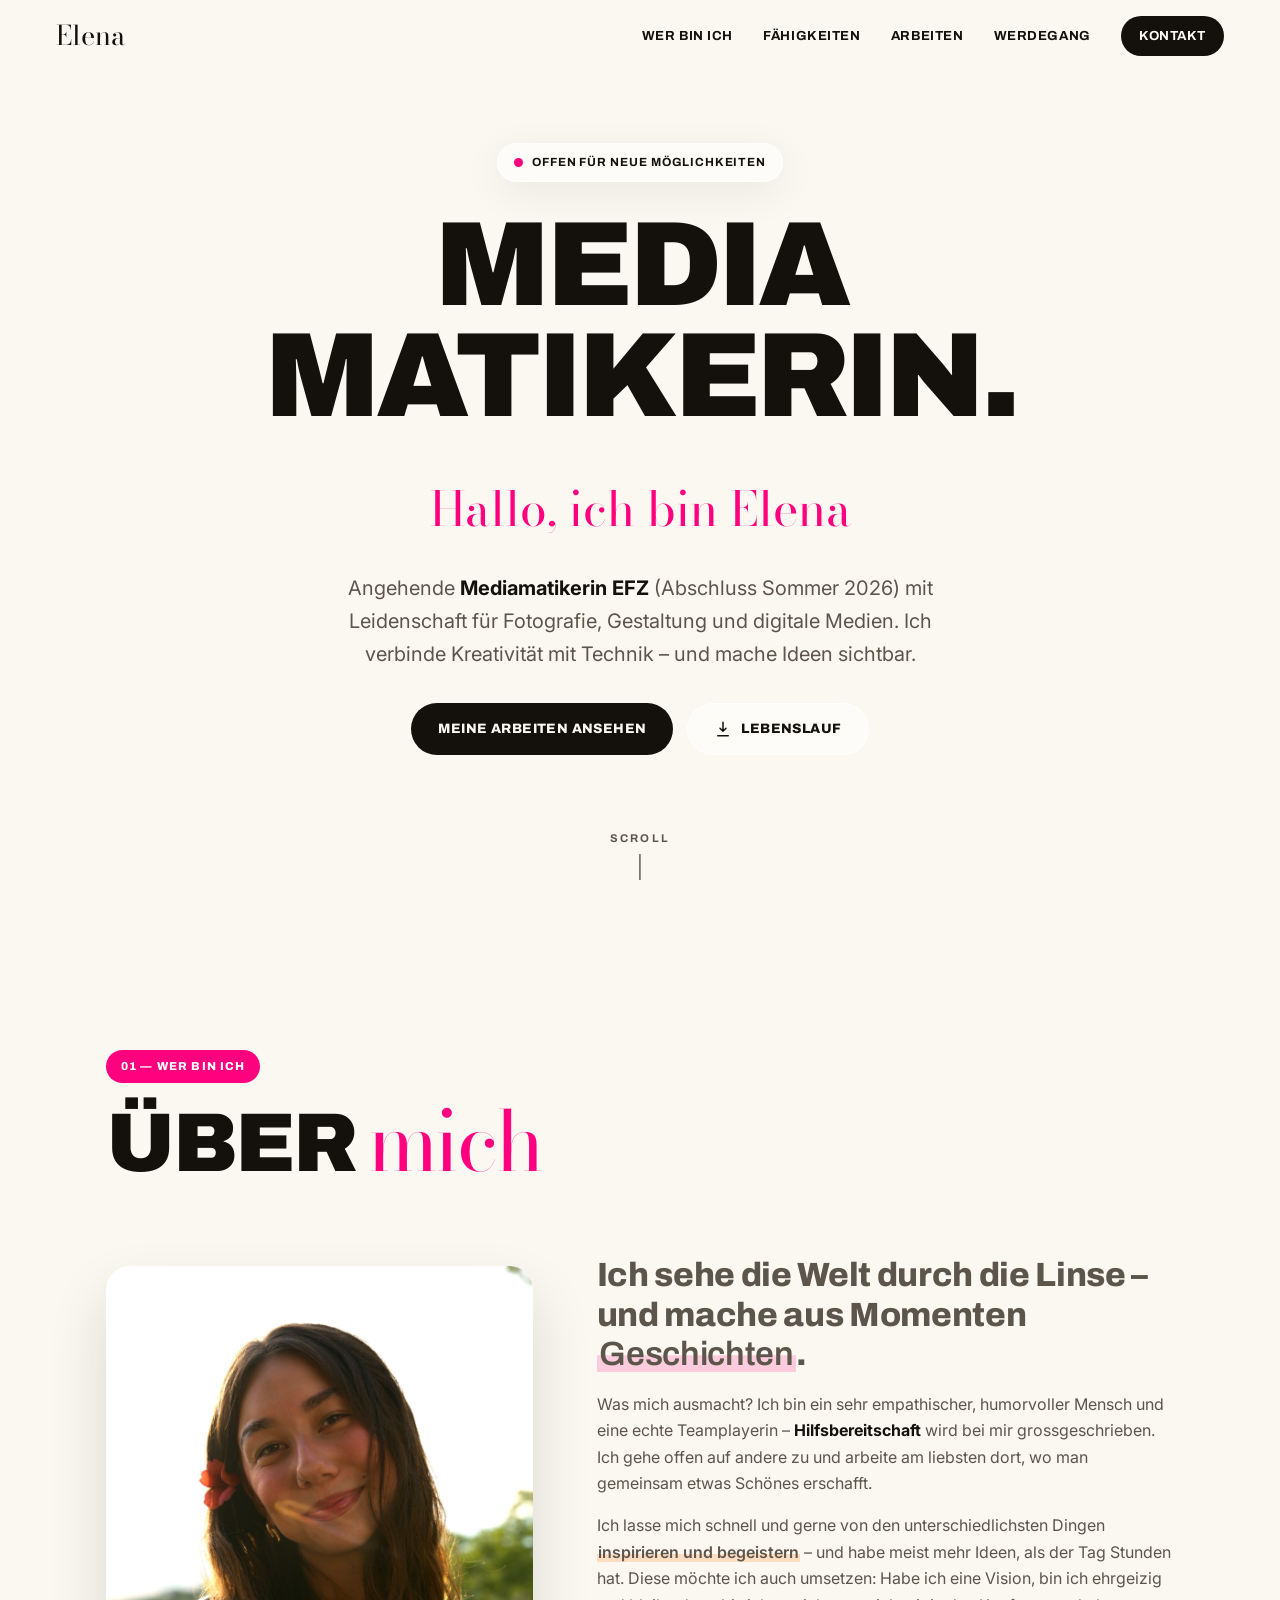
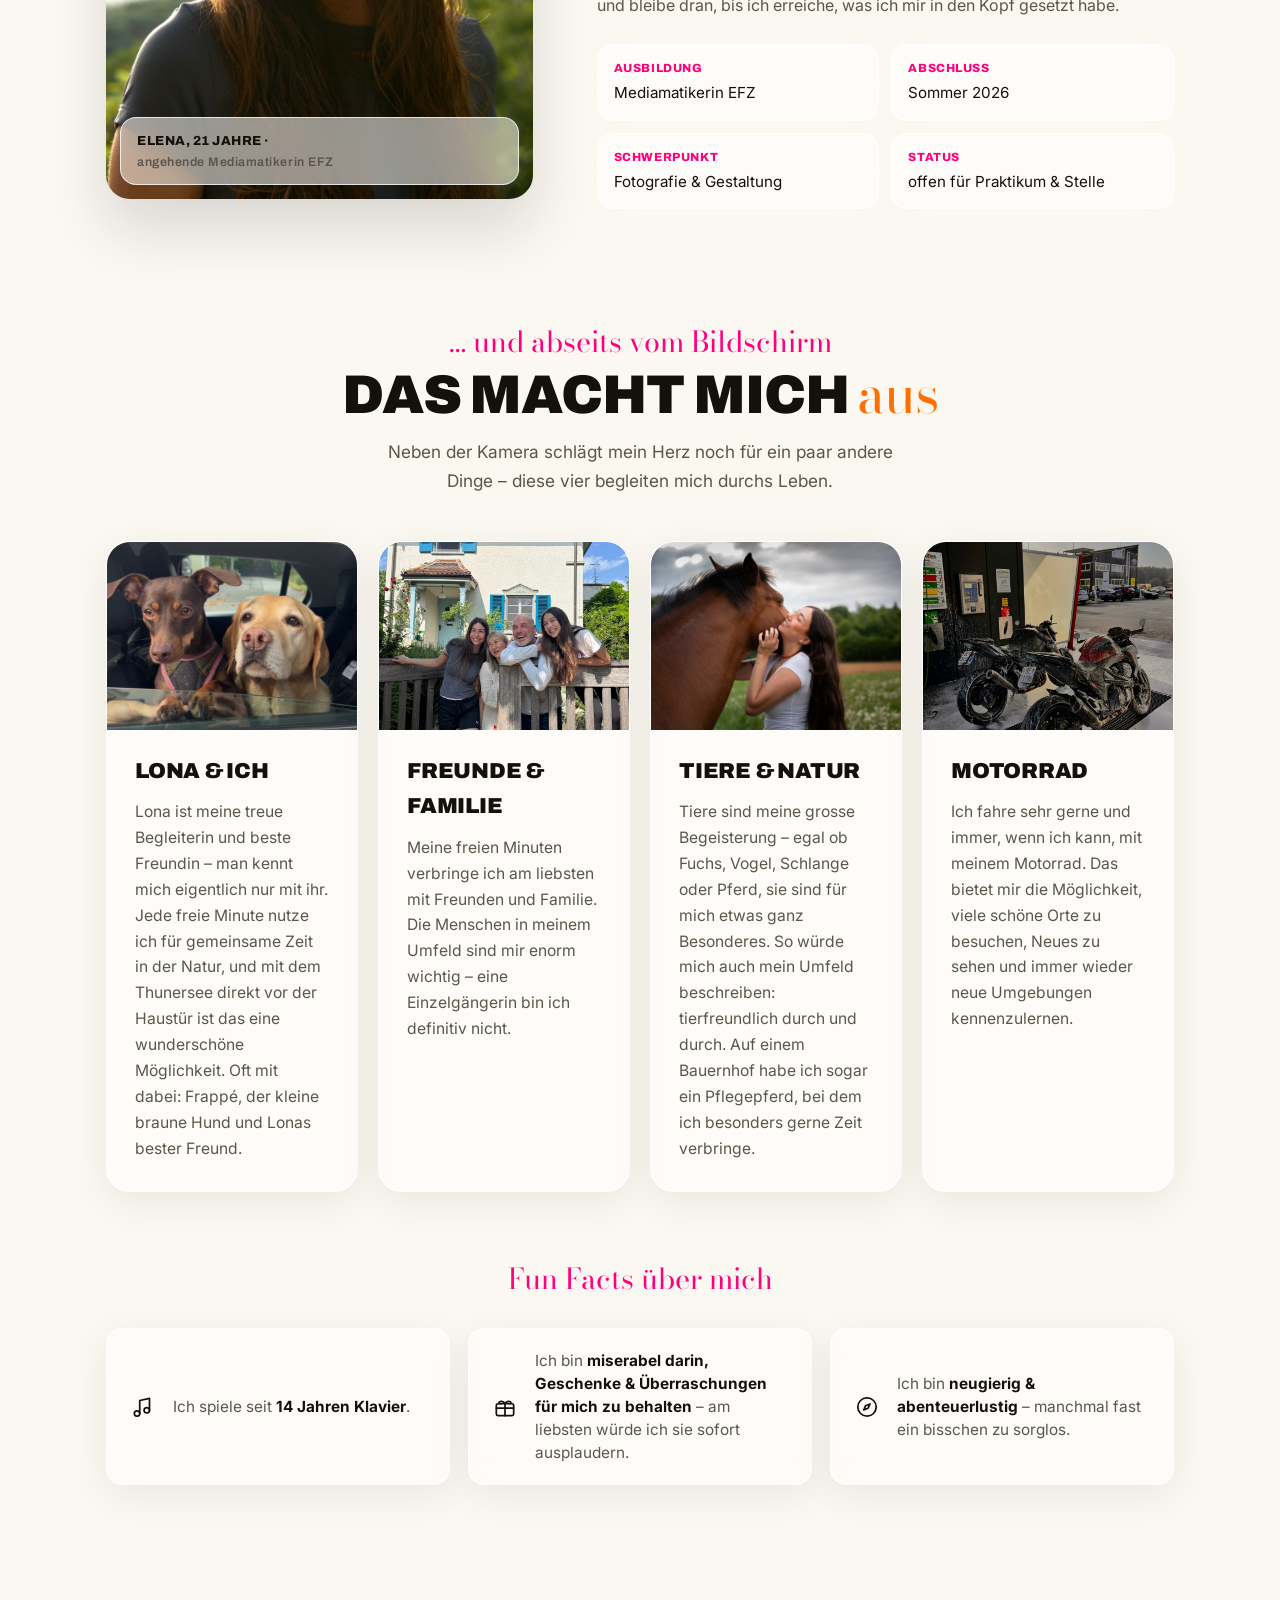
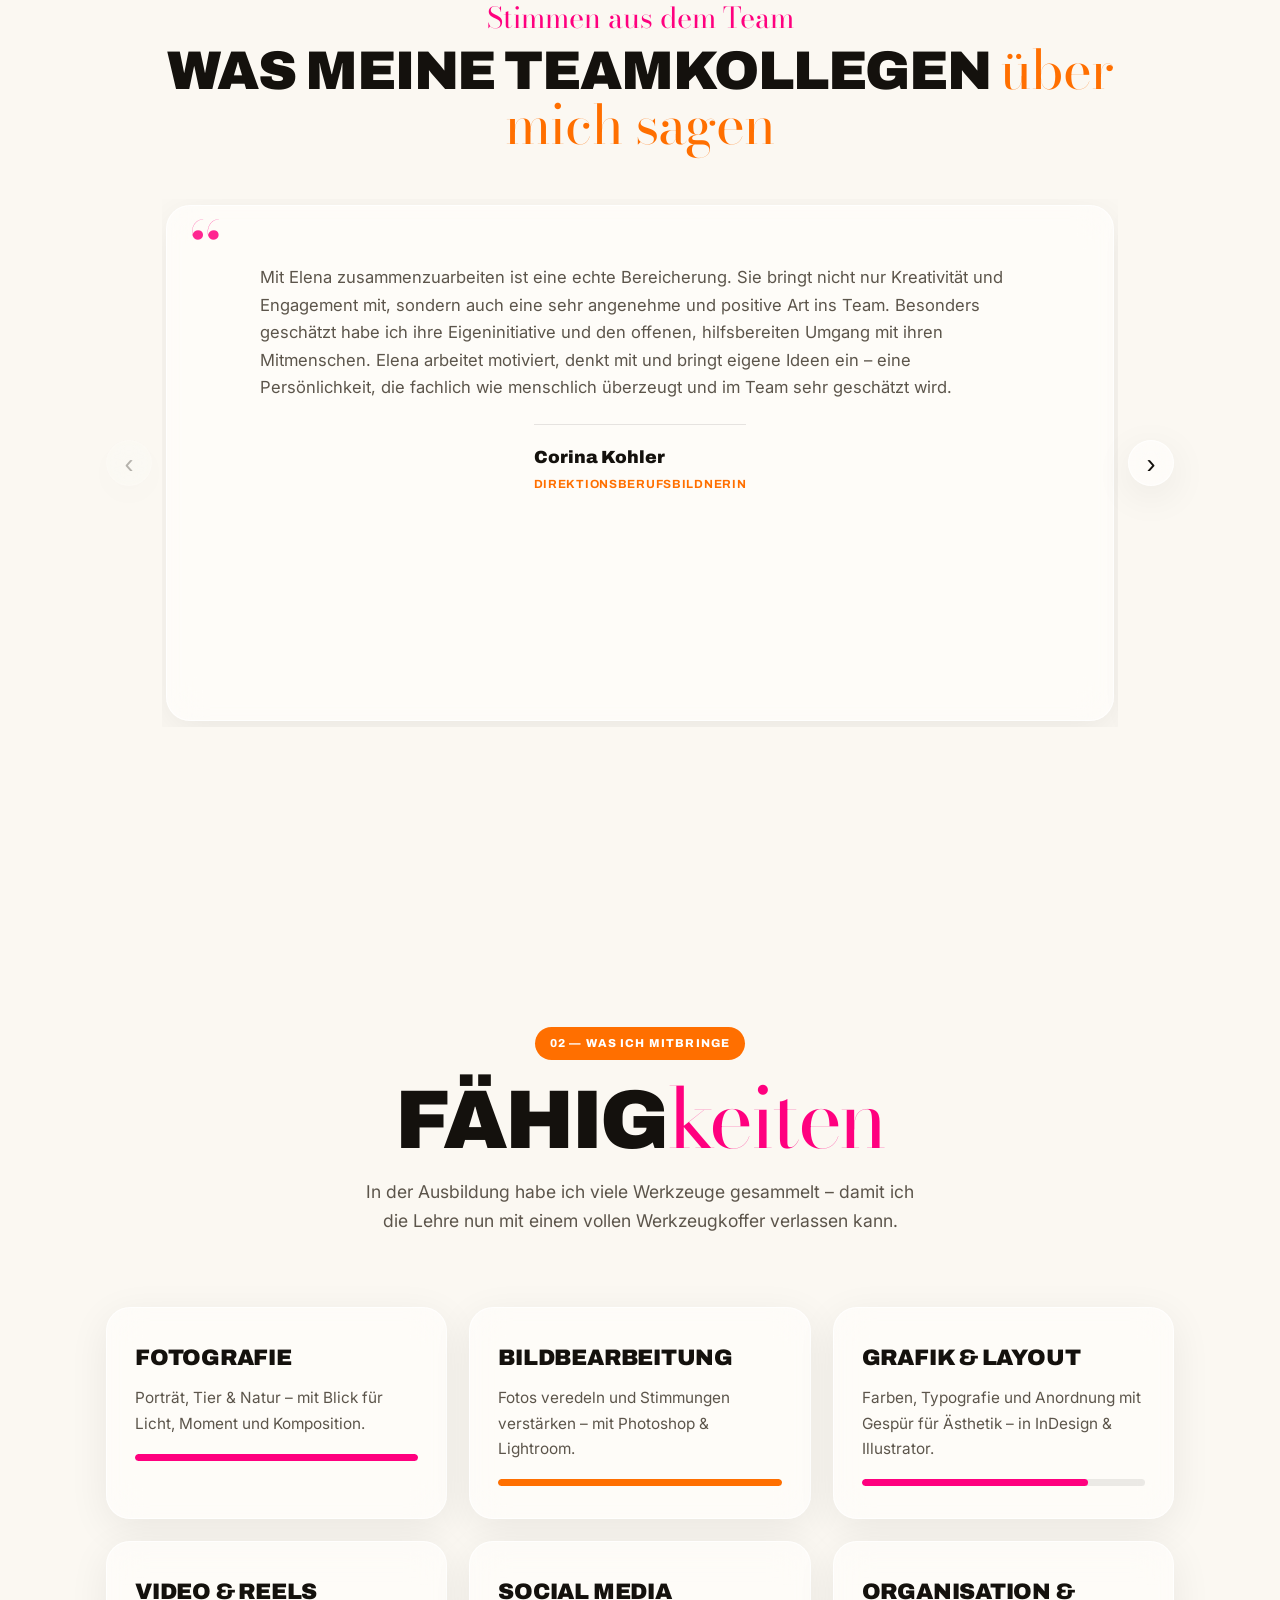
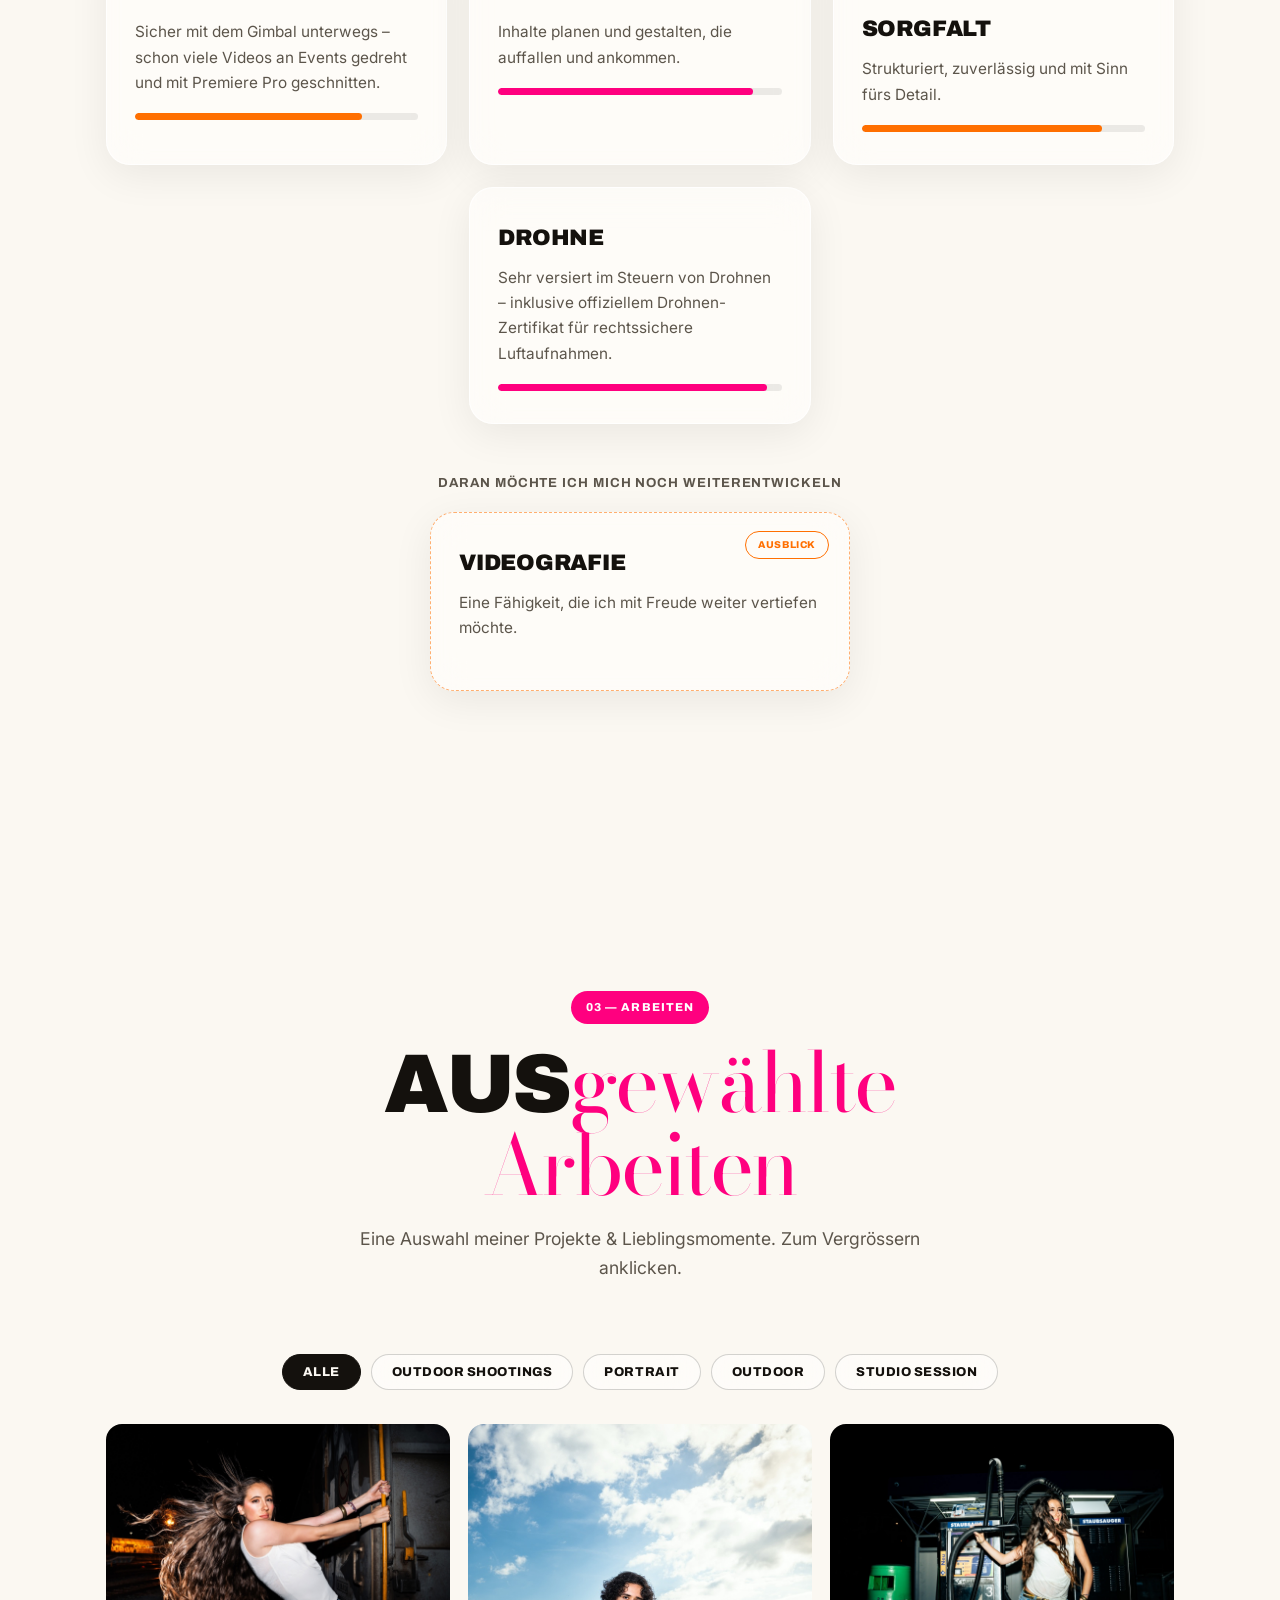
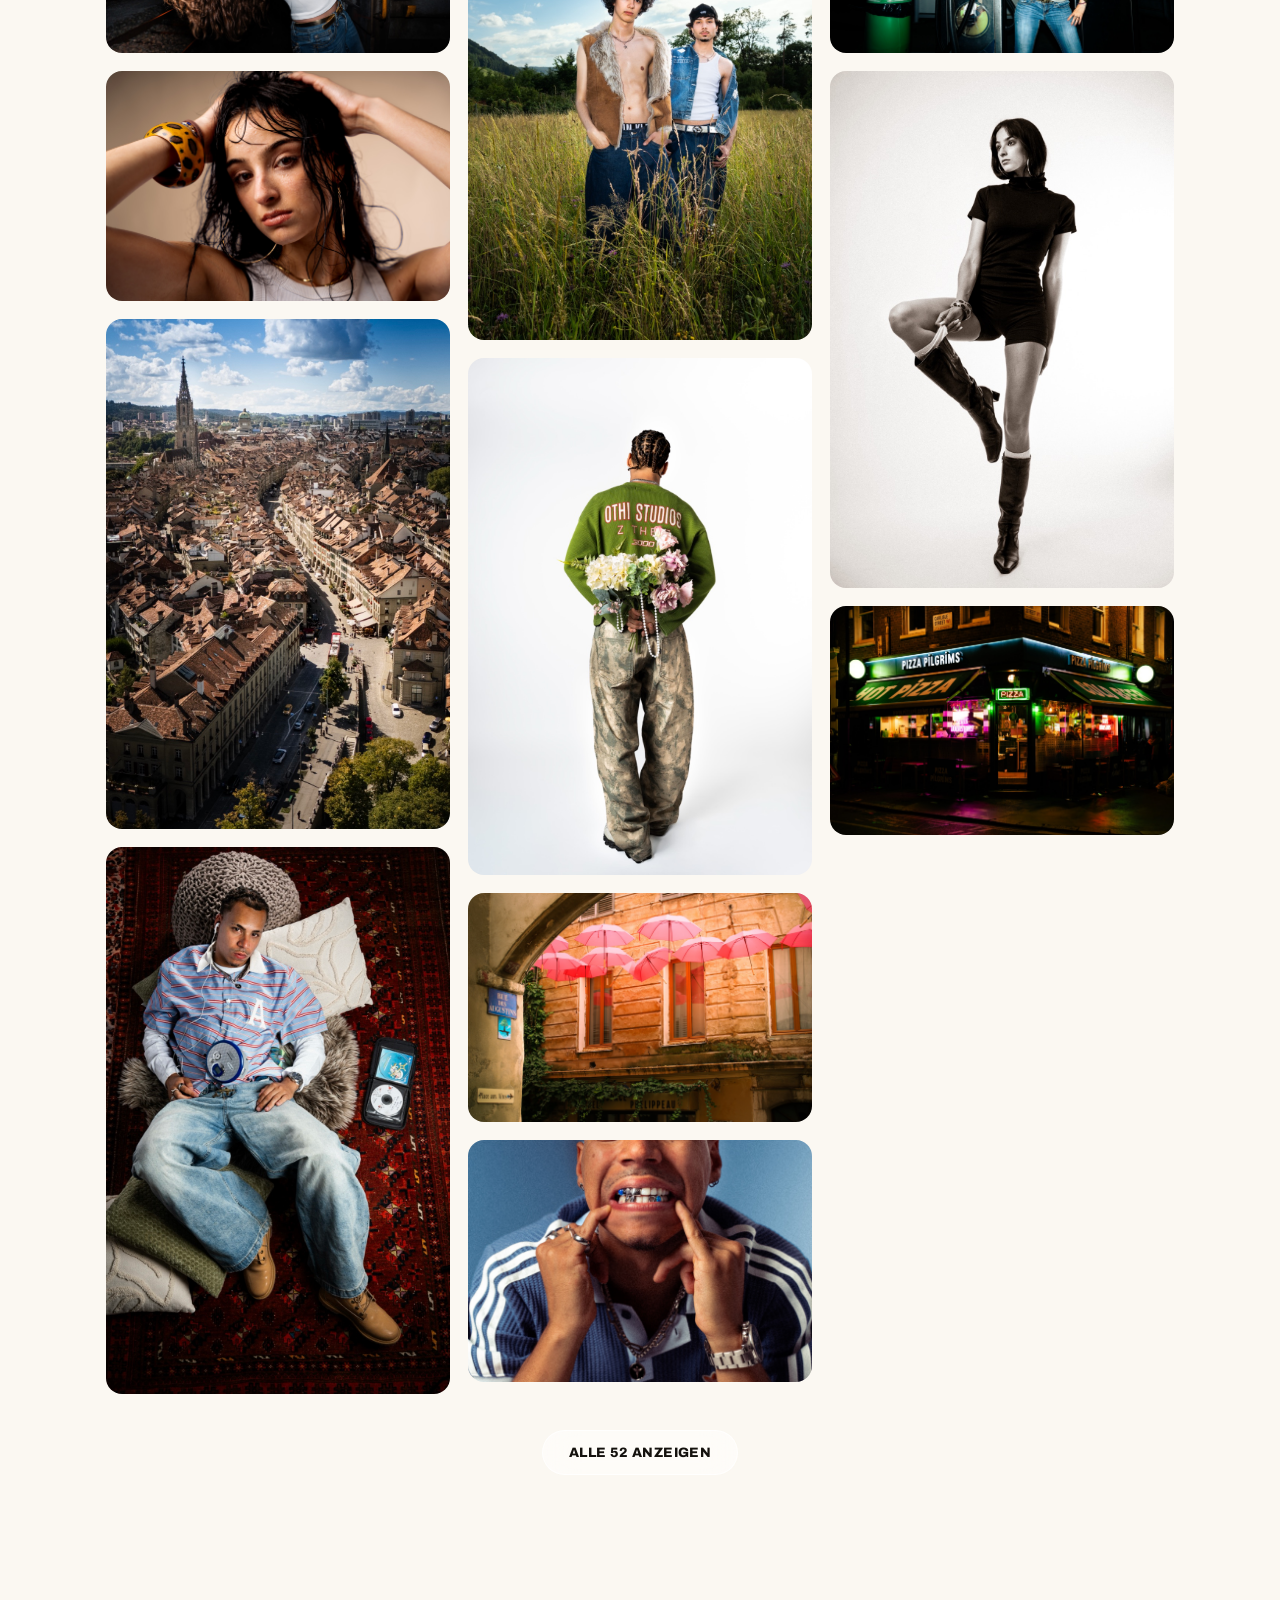
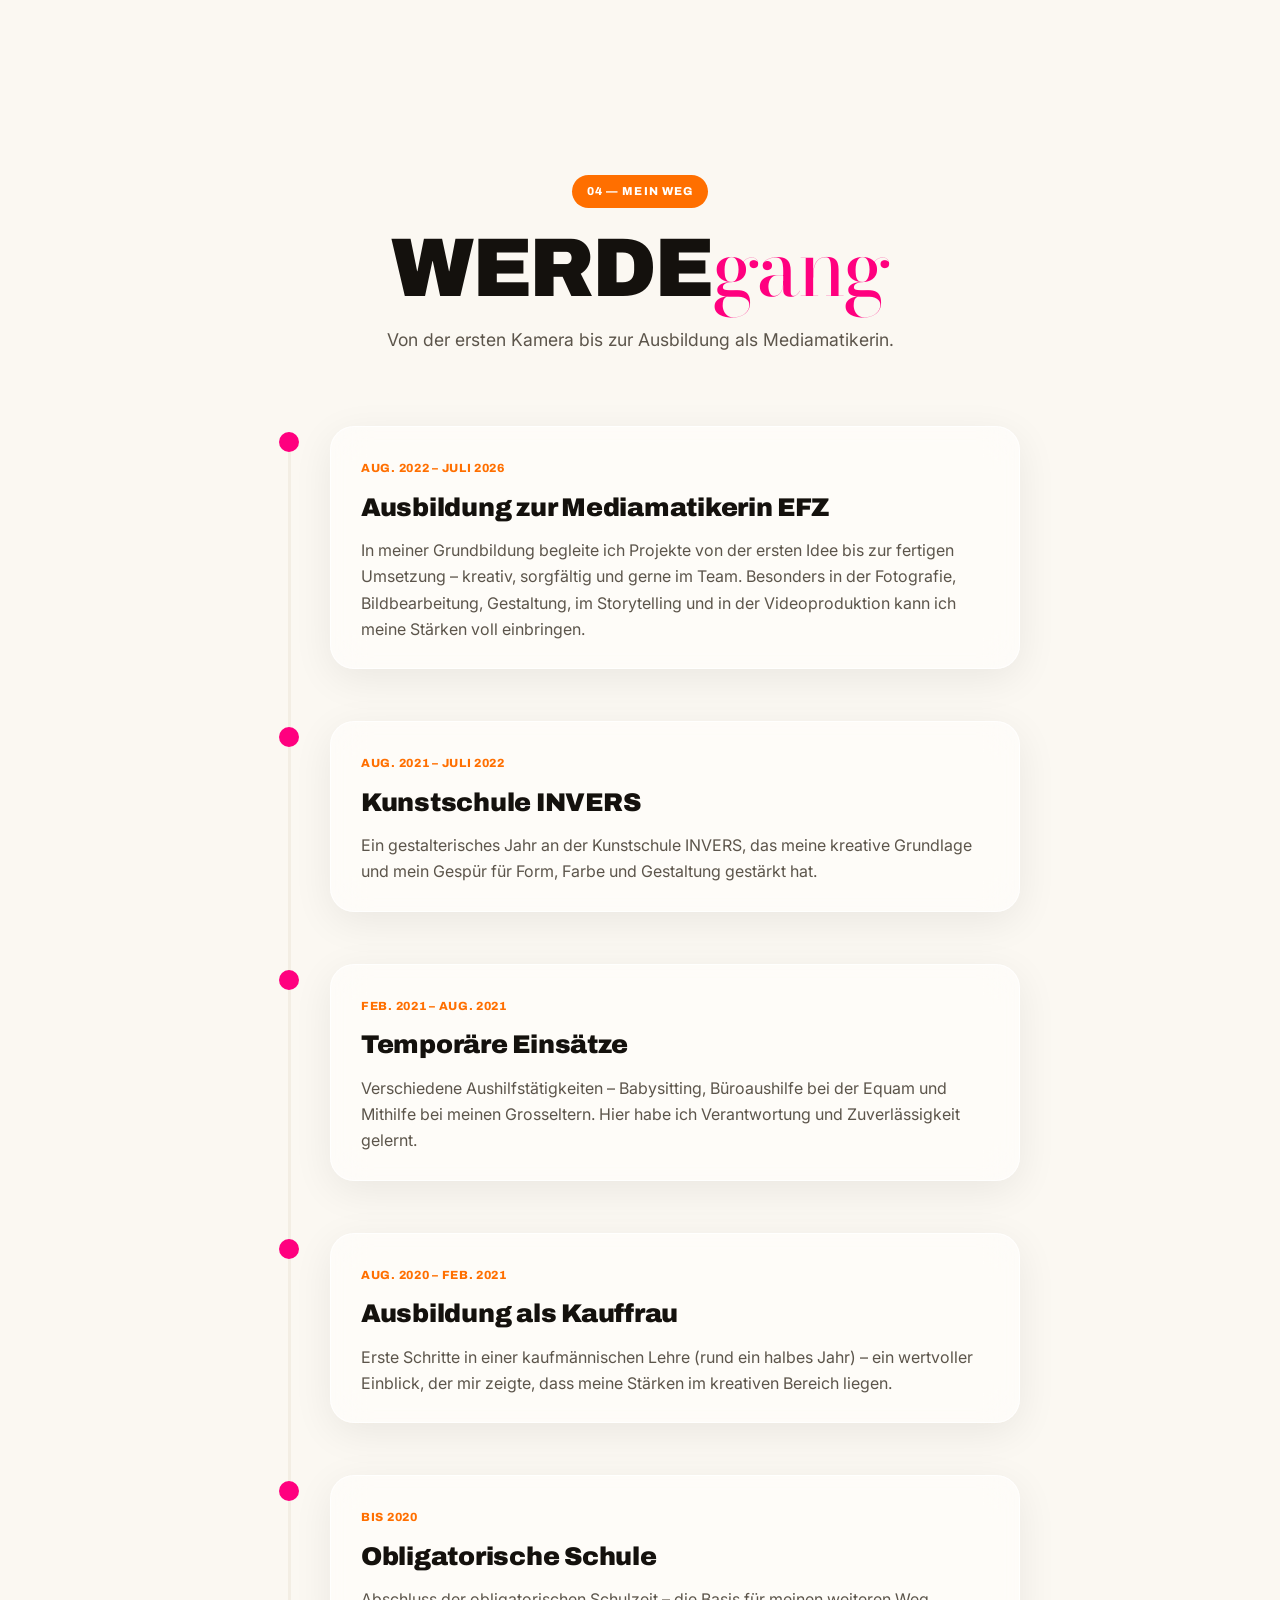
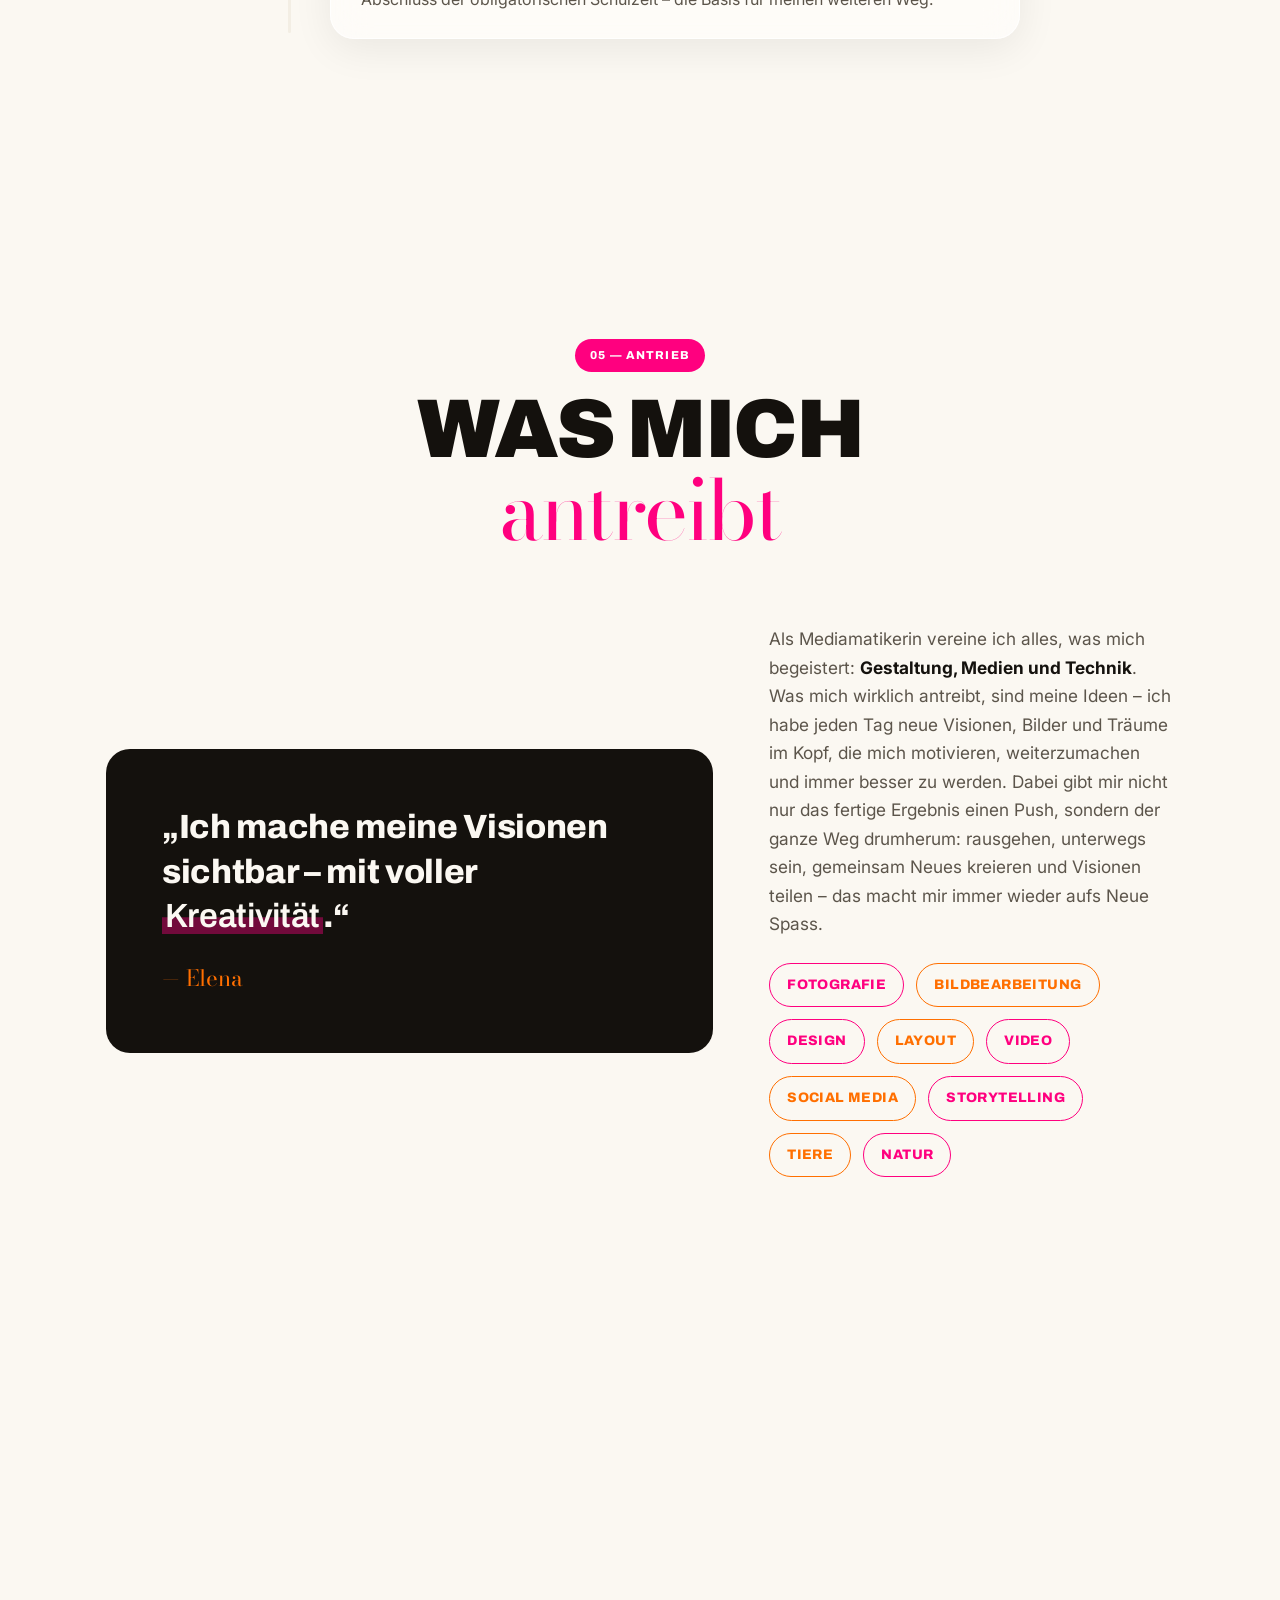
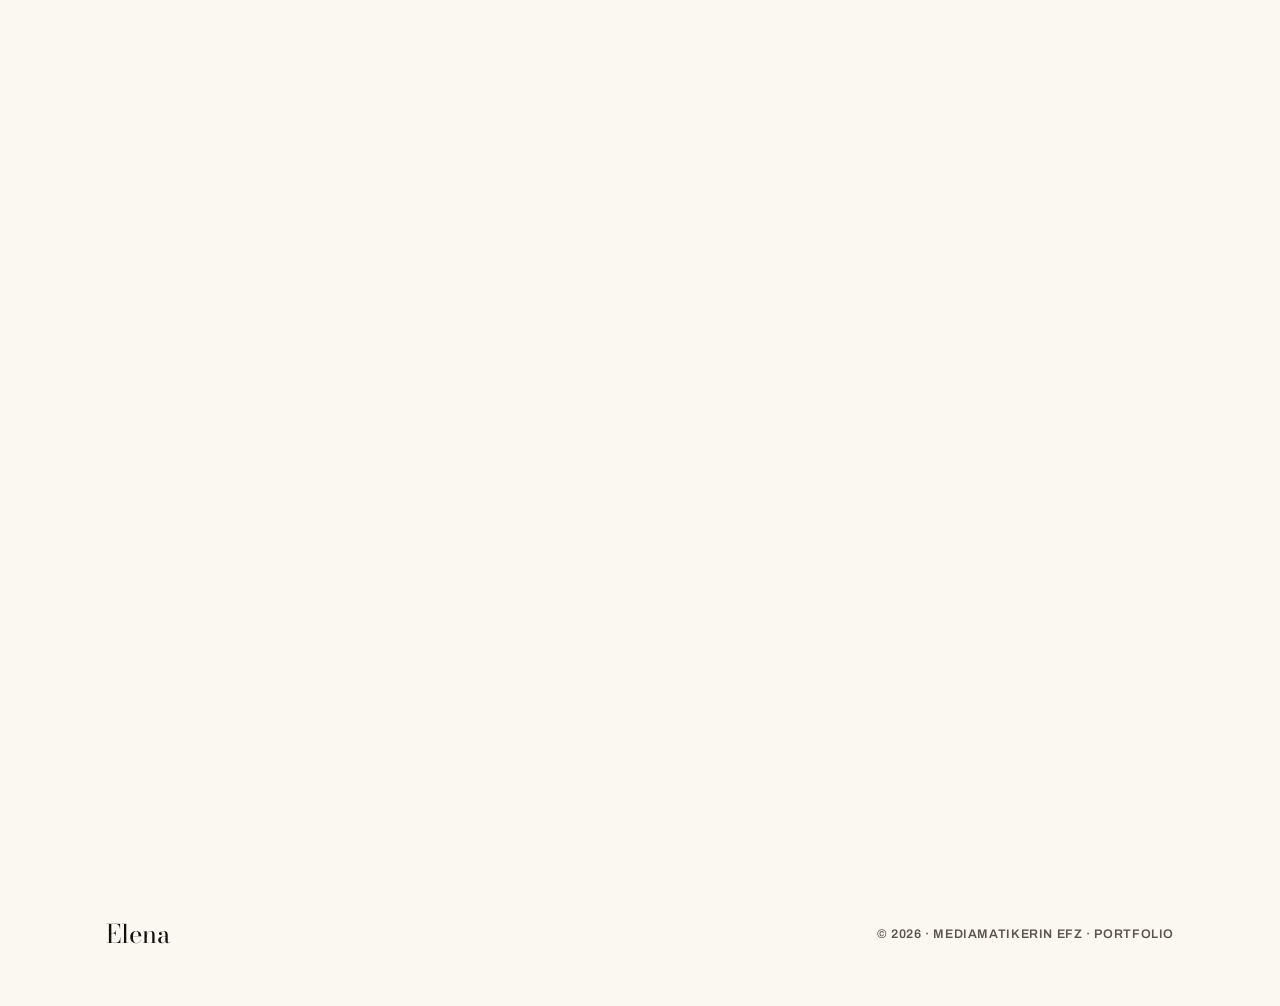
==== index.html @ 875a7c34 "Galerie: 12 neue Fotos (5 Studio Session, 7 Outdoor Shootings) Co-Authored-By: Claude Opus 4.8 <nore" ====
<!DOCTYPE html>
<html lang="de-CH">
<head>
<meta charset="UTF-8" />
<meta name="viewport" content="width=device-width, initial-scale=1.0" />

<!-- ============ SEO ============ -->
<title>Elena – Mediamatikerin EFZ | Portfolio &amp; Bewerbung</title>
<meta name="description" content="Portfolio von Elena, angehende Mediamatikerin EFZ in der Schweiz (Abschluss Sommer 2026). Fotografie, Gestaltung, Video und Social Media. Offen für Praktikum oder Anstellung – Arbeiten, Werdegang und Lebenslauf auf einen Blick." />
<meta name="keywords" content="Mediamatikerin, Mediamatiker EFZ, Portfolio, Fotografie, Grafik, Gestaltung, Social Media, Video, Bewerbung, Praktikum, Stelle, Schweiz" />
<meta name="author" content="Elena" />
<meta name="robots" content="index, follow" />
<meta name="theme-color" content="#ff007f" />
<link rel="canonical" href="https://elenabader.ch/" />

<!-- Open Graph -->
<meta property="og:type" content="website" />
<meta property="og:title" content="Elena – Mediamatikerin EFZ | Portfolio" />
<meta property="og:description" content="Fotografie, Gestaltung, Video und Social Media – das Portfolio von Elena, angehende Mediamatikerin EFZ (Abschluss Sommer 2026)." />
<meta property="og:locale" content="de_CH" />
<meta property="og:url" content="https://elenabader.ch/" />
<meta property="og:image" content="https://elenabader.ch/assets/fotos/portrait.jpg" />

<!-- Twitter Card -->
<meta name="twitter:card" content="summary_large_image" />
<meta name="twitter:title" content="Elena – Mediamatikerin EFZ | Portfolio" />
<meta name="twitter:description" content="Fotografie, Gestaltung, Video und Social Media – das Portfolio von Elena, Mediamatikerin EFZ." />

<link rel="preconnect" href="https://fonts.googleapis.com">
<link rel="preconnect" href="https://fonts.gstatic.com" crossorigin>
<!-- Bodoni Moda = eleganter Akzent (Name, kleine Überschriften) · Archivo = fette Display-Font · Inter = Fliesstext -->
<link href="https://fonts.googleapis.com/css2?family=Archivo:ital,wght@0,400;0,600;0,700;0,800;0,900;1,800&family=Bodoni+Moda:ital,wght@0,400;0,500;0,600;0,700;1,400;1,600&family=Inter:wght@400;500;600;700&display=swap" rel="stylesheet">

<link rel="stylesheet" href="styles.css?v=21" />

<!-- Strukturierte Daten für Google (Person / Berufsprofil) -->
<script type="application/ld+json">
{
  "@context": "https://schema.org",
  "@type": "Person",
  "name": "Elena Anissa Bader",
  "url": "https://elenabader.ch",
  "jobTitle": "Mediamatikerin EFZ",
  "description": "Angehende Mediamatikerin EFZ (Abschluss Sommer 2026) mit Schwerpunkt Fotografie, Gestaltung, Video und Social Media.",
  "knowsAbout": ["Fotografie", "Bildbearbeitung", "Grafik & Layout", "Videoschnitt", "Social Media", "Mediengestaltung"],
  "address": { "@type": "PostalAddress", "addressCountry": "CH" },
  "seeks": { "@type": "Demand", "name": "Praktikum oder Anstellung als Mediamatikerin" }
}
</script>
</head>
<body>

  <!-- ============ LOADING SCREEN ============ -->
  <div class="loader" id="loader" aria-hidden="true">
    <div class="loader__inner">
      <p class="loader__hello">Hey,</p>
      <h2 class="loader__welcome">Herzlich willkommen!</h2>
      <div class="loader__bar"><span id="loaderBar"></span></div>
    </div>
  </div>

  <!-- ============ NAV ============ -->
  <header class="nav" id="nav">
    <a href="#home" class="nav__brand">Elena</a>
    <nav class="nav__links" id="navLinks" aria-label="Hauptnavigation">
      <a href="#ueber-mich">Wer bin ich</a>
      <a href="#faehigkeiten">Fähigkeiten</a>
      <a href="#galerie">Arbeiten</a>
      <a href="#werdegang">Werdegang</a>
      <a href="#kontakt" class="nav__cta">Kontakt</a>
    </nav>
    <button class="nav__burger" id="navBurger" aria-label="Menü öffnen" aria-expanded="false">
      <span></span><span></span><span></span>
    </button>
  </header>

  <main>

  <!-- ============ HERO / WER BIN ICH ============ -->
  <section class="hero" id="home" aria-label="Startseite">
    <div class="hero__inner">
      <span class="badge reveal">
        <span class="badge__dot"></span> Offen für neue Möglichkeiten
      </span>

      <h1 class="hero__title">
        <span class="reveal-mask"><span class="reveal-mask__in">MEDIA</span></span>
        <span class="reveal-mask"><span class="reveal-mask__in">MATIKERIN.</span></span>
        <span class="reveal-mask"><span class="reveal-mask__in hero__title--accent">Hallo, ich bin Elena</span></span>
      </h1>

      <p class="hero__lede reveal">
        Angehende <strong>Mediamatikerin EFZ</strong> (Abschluss Sommer 2026) mit
        Leidenschaft für Fotografie, Gestaltung und digitale Medien. Ich verbinde
        Kreativität mit Technik – und mache Ideen sichtbar.
      </p>

      <div class="hero__actions reveal">
        <a href="#galerie" class="btn btn--solid">Meine Arbeiten ansehen</a>
        <a href="assets/Lebenslauf-Elena.pdf" class="btn btn--glass" download>
          <svg viewBox="0 0 24 24" width="18" height="18" aria-hidden="true"><path d="M12 3v12m0 0l-4-4m4 4l4-4M5 21h14" stroke="currentColor" stroke-width="2" fill="none" stroke-linecap="round" stroke-linejoin="round"/></svg>
          Lebenslauf
        </a>
      </div>
    </div>

    <a href="#ueber-mich" class="hero__scroll" aria-label="Nach unten scrollen">
      <span>Scroll</span>
      <span class="hero__scroll-line"></span>
    </a>
  </section>

  <!-- ============ ÜBER MICH ============ -->
  <section class="section about" id="ueber-mich" aria-labelledby="about-title">
    <div class="section__head reveal">
      <span class="tag tag--pink">01 — Wer bin ich</span>
      <h2 class="section__title" id="about-title">Über <em>mich</em></h2>
    </div>

    <div class="about__grid">
      <figure class="about__photo reveal">
        <img src="assets/fotos/portrait.jpg" alt="Porträtfoto von Elena, Mediamatikerin EFZ" loading="lazy" />
        <figcaption class="about__photo-cap">Elena, 21 Jahre · <span>angehende Mediamatikerin EFZ</span></figcaption>
      </figure>

      <div class="about__text reveal">
        <p class="about__big">
          Ich sehe die Welt durch die Linse – und mache aus Momenten
          <span class="hl hl--pink">Geschichten</span>.
        </p>
        <p>
          Was mich ausmacht? Ich bin ein sehr empathischer, humorvoller Mensch und
          eine echte Teamplayerin – <strong>Hilfsbereitschaft</strong> wird bei mir
          grossgeschrieben.
          Ich gehe offen auf andere zu und arbeite am liebsten dort, wo man gemeinsam
          etwas Schönes erschafft.
        </p>
        <p>
          Ich lasse mich schnell und gerne von den unterschiedlichsten Dingen
          <span class="hl hl--orange">inspirieren und begeistern</span> – und habe
          meist mehr Ideen, als der Tag Stunden hat. Diese möchte ich auch umsetzen:
          Habe ich eine Vision, bin ich ehrgeizig und bleibe dran, bis ich erreiche,
          was ich mir in den Kopf gesetzt habe.
        </p>

        <ul class="about__facts">
          <li><strong>Ausbildung</strong> Mediamatikerin EFZ</li>
          <li><strong>Abschluss</strong> Sommer 2026</li>
          <li><strong>Schwerpunkt</strong> Fotografie &amp; Gestaltung</li>
          <li><strong>Status</strong> offen für Praktikum &amp; Stelle</li>
        </ul>
      </div>
    </div>

    <!-- Persönlicher Teil -->
    <div class="personal">
      <div class="personal__head reveal">
        <p class="script-accent">… und abseits vom Bildschirm</p>
        <h3 class="personal__title">Das macht mich <em>aus</em></h3>
        <p class="personal__intro">Neben der Kamera schlägt mein Herz noch für ein paar andere Dinge – diese vier begleiten mich durchs Leben.</p>
      </div>

      <!-- Bilder austauschen: src durch eigene Datei ersetzen, z. B. assets/persoenlich/lona.jpg -->
      <div class="personal__cards">
        <article class="pcard reveal">
          <div class="pcard__img">
            <img src="assets/persoenlich/lona.jpg" alt="Elena mit ihrer Hündin Lona in der Natur" loading="lazy" />
          </div>
          <div class="pcard__body">
            <h4>Lona &amp; ich</h4>
            <p>Lona ist meine treue Begleiterin und beste Freundin – man kennt mich eigentlich nur mit ihr. Jede freie Minute nutze ich für gemeinsame Zeit in der Natur, und mit dem Thunersee direkt vor der Haustür ist das eine wunderschöne Möglichkeit. Oft mit dabei: Frappé, der kleine braune Hund und Lonas bester Freund.</p>
          </div>
        </article>

        <article class="pcard reveal">
          <div class="pcard__img">
            <img src="assets/persoenlich/familie.jpg" alt="Elena verbringt Zeit mit Freunden und Familie" loading="lazy" />
          </div>
          <div class="pcard__body">
            <h4>Freunde &amp; Familie</h4>
            <p>Meine freien Minuten verbringe ich am liebsten mit Freunden und Familie. Die Menschen in meinem Umfeld sind mir enorm wichtig – eine Einzelgängerin bin ich definitiv nicht.</p>
          </div>
        </article>

        <article class="pcard reveal">
          <div class="pcard__img">
            <img src="assets/persoenlich/pferd.jpg" alt="Elenas Pflegepferd auf dem Bauernhof" loading="lazy" />
          </div>
          <div class="pcard__body">
            <h4>Tiere &amp; Natur</h4>
            <p>Tiere sind meine grosse Begeisterung – egal ob Fuchs, Vogel, Schlange oder Pferd, sie sind für mich etwas ganz Besonderes. So würde mich auch mein Umfeld beschreiben: tierfreundlich durch und durch. Auf einem Bauernhof habe ich sogar ein Pflegepferd, bei dem ich besonders gerne Zeit verbringe.</p>
          </div>
        </article>

        <article class="pcard reveal">
          <div class="pcard__img">
            <img src="assets/persoenlich/motorrad.jpg" alt="Elena auf ihrem Motorrad unterwegs" loading="lazy" />
          </div>
          <div class="pcard__body">
            <h4>Motorrad</h4>
            <p>Ich fahre sehr gerne und immer, wenn ich kann, mit meinem Motorrad. Das bietet mir die Möglichkeit, viele schöne Orte zu besuchen, Neues zu sehen und immer wieder neue Umgebungen kennenzulernen.</p>
          </div>
        </article>
      </div>

      <!-- Fun Facts -->
      <div class="funfacts">
        <p class="script-accent funfacts__label">Fun Facts über mich</p>
        <div class="funfacts__row">
          <div class="funfact reveal">
            <span class="funfact__icon"><svg viewBox="0 0 24 24" fill="none" stroke="currentColor" stroke-width="1.6" stroke-linecap="round" stroke-linejoin="round" aria-hidden="true"><path d="M9 18V6l9-2v11"/><circle cx="6.5" cy="18" r="2.5"/><circle cx="15.5" cy="15" r="2.5"/></svg></span>
            <p>Ich spiele seit <strong>14 Jahren Klavier</strong>.</p>
          </div>
          <div class="funfact reveal">
            <span class="funfact__icon"><svg viewBox="0 0 24 24" fill="none" stroke="currentColor" stroke-width="1.6" stroke-linecap="round" stroke-linejoin="round" aria-hidden="true"><rect x="4" y="9" width="16" height="11" rx="1.5"/><path d="M4 13h16M12 9v11M12 9C10.5 6 6.5 6.2 6.5 8.2 6.5 9 7.2 9 8 9M12 9c1.5-3 5.5-2.8 5.5-.8 0 .8-.7.8-1.5.8"/></svg></span>
            <p>Ich bin <strong>miserabel darin, Geschenke &amp; Überraschungen für mich zu behalten</strong> – am liebsten würde ich sie sofort ausplaudern.</p>
          </div>
          <div class="funfact reveal">
            <span class="funfact__icon"><svg viewBox="0 0 24 24" fill="none" stroke="currentColor" stroke-width="1.6" stroke-linecap="round" stroke-linejoin="round" aria-hidden="true"><circle cx="12" cy="12" r="8.5"/><path d="M14.8 9.2l-1.9 4-3.9 1.6 1.6-3.9z"/></svg></span>
            <p>Ich bin <strong>neugierig &amp; abenteuerlustig</strong> – manchmal fast ein bisschen zu sorglos.</p>
          </div>
        </div>
      </div>

      <!-- Stimmen aus dem Team -->
      <div class="testimonials">
        <div class="testimonials__head reveal">
          <p class="script-accent">Stimmen aus dem Team</p>
          <h3 class="personal__title">Was meine Teamkollegen <em>über mich sagen</em></h3>
        </div>

        <!-- Swipe-Galerie: nach links/rechts wischen (Handy) oder Pfeile/Maus ziehen (Desktop).
             Weitere Stimme? Einfach einen <figure class="quote-card"> … </figure>-Block in den Track kopieren. -->
        <div class="testimonials__carousel reveal">
          <button class="tcar__nav tcar__nav--prev" id="tcarPrev" aria-label="Vorherige Stimme">&#8249;</button>
          <div class="testimonials__track" id="testimonialsTrack">
            <figure class="quote-card">
              <blockquote>Mit Elena zusammenzuarbeiten ist eine echte Bereicherung. Sie bringt nicht nur Kreativität und Engagement mit, sondern auch eine sehr angenehme und positive Art ins Team. Besonders geschätzt habe ich ihre Eigeninitiative und den offenen, hilfsbereiten Umgang mit ihren Mitmenschen. Elena arbeitet motiviert, denkt mit und bringt eigene Ideen ein – eine Persönlichkeit, die fachlich wie menschlich überzeugt und im Team sehr geschätzt wird.</blockquote>
              <figcaption>
                <span class="quote-card__name">Corina Kohler</span>
                <span class="quote-card__role">Direktionsberufsbildnerin</span>
              </figcaption>
            </figure>

            <figure class="quote-card">
              <blockquote>Was mich an ihr besonders beeindruckt, ist ihre Ruhe und Souveränität in anspruchsvollen Projektsituationen. Wenn sich Rahmenbedingungen ändern oder ein Konzept aufgrund äusserer Faktoren nicht wie geplant umgesetzt werden kann, lässt sie sich nicht aus der Ruhe bringen. Stattdessen analysiert sie die Situation strukturiert, erkennt die eigentlichen Herausforderungen und sucht zielgerichtet nach Lösungen. Dabei gelingt es ihr oft, Alternativen zu entwickeln, die den ursprünglichen Ansatz nicht nur ersetzen, sondern teilweise sogar verbessern. Ihre lösungsorientierte Denkweise und ihre Fähigkeit, auch unter Druck ruhig und fokussiert zu bleiben, machen sie zu einer wertvollen Teamkollegin.</blockquote>
              <figcaption>
                <span class="quote-card__name">Daniela Zryd</span>
                <span class="quote-card__role">Berufsbildnerin</span>
              </figcaption>
            </figure>

            <figure class="quote-card">
              <blockquote>Elena hat ein besonderes Auge für Details, Farben und Formen. Die Zusammenarbeit mit ihr habe ich sehr geschätzt.</blockquote>
              <figcaption>
                <span class="quote-card__name">Laila Tiemann</span>
                <span class="quote-card__role">Teamkollegin</span>
              </figcaption>
            </figure>

            <figure class="quote-card">
              <blockquote>Was ich an ihr besonders schätze, ist ihre hilfsbereite und humorvolle Art. Sie begegnet ihren Mitmenschen stets freundlich und unterstützt Kolleginnen und Kollegen, wann immer ihre Hilfe gefragt ist. Dabei nimmt sie sich Zeit für andere und trägt mit ihrer aufgeschlossenen Persönlichkeit zu einem angenehmen Arbeitsumfeld bei.<br><br>Besonders bemerkenswert ist ihre Fähigkeit, auch in hektischen Situationen eine positive Stimmung zu bewahren. Mit ihrem Humor schafft sie es oft, das Team aufzulockern und für gute Laune zu sorgen, ohne dabei die Professionalität aus den Augen zu verlieren.<br><br>Gleichzeitig überzeugt sie durch ihre Zuverlässigkeit und ihren Teamgeist. Durch ihre wertschätzende Art und ihre Hilfsbereitschaft ist sie eine geschätzte Kollegin und eine wichtige Bereicherung für das gesamte Team.</blockquote>
              <figcaption>
                <span class="quote-card__name">Fabio Leiggener</span>
                <span class="quote-card__role">Mitlernender</span>
              </figcaption>
            </figure>
          </div>
          <button class="tcar__nav tcar__nav--next" id="tcarNext" aria-label="Nächste Stimme">&#8250;</button>
        </div>
      </div>
    </div>
  </section>

  <!-- ============ FÄHIGKEITEN ============ -->
  <section class="section skills" id="faehigkeiten" aria-labelledby="skills-title">
    <div class="section__head reveal">
      <span class="tag tag--orange">02 — Was ich mitbringe</span>
      <h2 class="section__title" id="skills-title">Fähig<em>keiten</em></h2>
      <p class="section__sub">In der Ausbildung habe ich viele Werkzeuge gesammelt – damit ich die Lehre nun mit einem vollen Werkzeugkoffer verlassen kann.</p>
    </div>

    <!-- Können-Balken (--lvl) gerne an deine Einschätzung anpassen -->
    <div class="skills__grid">
      <article class="skill reveal">
        <h3>Fotografie</h3>
        <p>Porträt, Tier &amp; Natur – mit Blick für Licht, Moment und Komposition.</p>
        <div class="skill__bar"><span style="--lvl:100%"></span></div>
      </article>

      <article class="skill reveal">
        <h3>Bildbearbeitung</h3>
        <p>Fotos veredeln und Stimmungen verstärken – mit Photoshop &amp; Lightroom.</p>
        <div class="skill__bar"><span style="--lvl:100%"></span></div>
      </article>

      <article class="skill reveal">
        <h3>Grafik &amp; Layout</h3>
        <p>Farben, Typografie und Anordnung mit Gespür für Ästhetik – in InDesign &amp; Illustrator.</p>
        <div class="skill__bar"><span style="--lvl:80%"></span></div>
      </article>

      <article class="skill reveal">
        <h3>Video &amp; Reels</h3>
        <p>Sicher mit dem Gimbal unterwegs – schon viele Videos an Events gedreht und mit Premiere Pro geschnitten.</p>
        <div class="skill__bar"><span style="--lvl:80%"></span></div>
      </article>

      <article class="skill reveal">
        <h3>Social Media</h3>
        <p>Inhalte planen und gestalten, die auffallen und ankommen.</p>
        <div class="skill__bar"><span style="--lvl:90%"></span></div>
      </article>

      <article class="skill reveal">
        <h3>Organisation &amp; Sorgfalt</h3>
        <p>Strukturiert, zuverlässig und mit Sinn fürs Detail.</p>
        <div class="skill__bar"><span style="--lvl:85%"></span></div>
      </article>

      <article class="skill skill--cert reveal">
        <h3>Drohne</h3>
        <p>Sehr versiert im Steuern von Drohnen – inklusive offiziellem Drohnen-Zertifikat für rechtssichere Luftaufnahmen.</p>
        <div class="skill__bar"><span style="--lvl:95%"></span></div>
      </article>
    </div>

    <div class="growth reveal">
      <p class="growth__label">Daran möchte ich mich noch weiterentwickeln</p>
      <article class="skill skill--growth">
        <span class="skill__badge">Ausblick</span>
        <h3>Videografie</h3>
        <p>Eine Fähigkeit, die ich mit Freude weiter vertiefen möchte.</p>
      </article>
    </div>
  </section>

  <!-- ============ GALERIE / ARBEITEN ============ -->
  <section class="section gallery" id="galerie" aria-labelledby="gallery-title">
    <div class="section__head reveal">
      <span class="tag tag--pink">03 — Arbeiten</span>
      <h2 class="section__title" id="gallery-title">Aus<em>gewählte Arbeiten</em></h2>
      <p class="section__sub">Eine Auswahl meiner Projekte &amp; Lieblingsmomente. Zum Vergrössern anklicken.</p>
    </div>

    <!-- Filter-Buttons & Kacheln werden automatisch aus projekte.js erzeugt -->
    <div class="gallery__filters reveal" id="galleryFilters"></div>
    <div class="gallery__grid" id="galleryGrid"></div>
    <div class="gallery__more" id="galleryMore"></div>
  </section>

  <!-- ============ WERDEGANG / TIMELINE ============ -->
  <section class="section werdegang" id="werdegang" aria-labelledby="werdegang-title">
    <div class="section__head reveal">
      <span class="tag tag--orange">04 — Mein Weg</span>
      <h2 class="section__title" id="werdegang-title">Werde<em>gang</em></h2>
      <p class="section__sub">Von der ersten Kamera bis zur Ausbildung als Mediamatikerin.</p>
    </div>

    <!-- WERDEGANG-VORLAGE: Jahreszahlen in <span class="tl-item__year"> und Texte
         einfach durch deine echten Stationen ersetzen. Neue Station? Einen
         kompletten <div class="tl-item reveal"> … </div>-Block kopieren.
         Reihenfolge: oben = heute, unten = früher. -->
    <div class="timeline">
      <div class="timeline__line" aria-hidden="true"><span id="timelineProgress"></span></div>

      <div class="tl-item reveal">
        <div class="tl-item__dot"></div>
        <div class="tl-item__card">
          <span class="tl-item__year">Aug. 2022 – Juli 2026</span>
          <h3>Ausbildung zur Mediamatikerin EFZ</h3>
          <p>In meiner Grundbildung begleite ich Projekte von der ersten Idee bis zur fertigen Umsetzung – kreativ, sorgfältig und gerne im Team. Besonders in der Fotografie, Bildbearbeitung, Gestaltung, im Storytelling und in der Videoproduktion kann ich meine Stärken voll einbringen.</p>
        </div>
      </div>

      <div class="tl-item reveal">
        <div class="tl-item__dot"></div>
        <div class="tl-item__card">
          <span class="tl-item__year">Aug. 2021 – Juli 2022</span>
          <h3>Kunstschule INVERS</h3>
          <p>Ein gestalterisches Jahr an der Kunstschule INVERS, das meine kreative Grundlage und mein Gespür für Form, Farbe und Gestaltung gestärkt hat.</p>
        </div>
      </div>

      <div class="tl-item reveal">
        <div class="tl-item__dot"></div>
        <div class="tl-item__card">
          <span class="tl-item__year">Feb. 2021 – Aug. 2021</span>
          <h3>Temporäre Einsätze</h3>
          <p>Verschiedene Aushilfstätigkeiten – Babysitting, Büroaushilfe bei der Equam und Mithilfe bei meinen Grosseltern. Hier habe ich Verantwortung und Zuverlässigkeit gelernt.</p>
        </div>
      </div>

      <div class="tl-item reveal">
        <div class="tl-item__dot"></div>
        <div class="tl-item__card">
          <span class="tl-item__year">Aug. 2020 – Feb. 2021</span>
          <h3>Ausbildung als Kauffrau</h3>
          <p>Erste Schritte in einer kaufmännischen Lehre (rund ein halbes Jahr) – ein wertvoller Einblick, der mir zeigte, dass meine Stärken im kreativen Bereich liegen.</p>
        </div>
      </div>

      <div class="tl-item reveal">
        <div class="tl-item__dot"></div>
        <div class="tl-item__card">
          <span class="tl-item__year">bis 2020</span>
          <h3>Obligatorische Schule</h3>
          <p>Abschluss der obligatorischen Schulzeit – die Basis für meinen weiteren Weg.</p>
        </div>
      </div>
    </div>
  </section>

  <!-- ============ MOTIVATION ============ -->
  <section class="section motivation" id="motivation" aria-labelledby="motivation-title">
    <div class="section__head reveal">
      <span class="tag tag--pink">05 — Antrieb</span>
      <h2 class="section__title" id="motivation-title">Was mich <em>antreibt</em></h2>
    </div>

    <div class="motivation__grid">
      <blockquote class="motivation__quote reveal">
        <p>„Ich mache meine Visionen sichtbar – mit voller
        <span class="hl hl--pink">Kreativität</span>.“</p>
        <cite>— Elena</cite>
      </blockquote>

      <div class="motivation__side reveal">
        <p class="motivation__lead">
          Als Mediamatikerin vereine ich alles, was mich begeistert: <strong>Gestaltung,
          Medien und Technik</strong>. Was mich wirklich antreibt, sind meine Ideen –
          ich habe jeden Tag neue Visionen, Bilder und Träume im Kopf, die mich
          motivieren, weiterzumachen und immer besser zu werden. Dabei gibt mir nicht
          nur das fertige Ergebnis einen Push, sondern der ganze Weg drumherum:
          rausgehen, unterwegs sein, gemeinsam Neues kreieren und Visionen teilen –
          das macht mir immer wieder aufs Neue Spass.
        </p>
        <div class="motivation__tags">
          <span>Fotografie</span><span>Bildbearbeitung</span><span>Design</span>
          <span>Layout</span><span>Video</span><span>Social Media</span>
          <span>Storytelling</span><span>Tiere</span><span>Natur</span>
        </div>
      </div>
    </div>
  </section>

  <!-- ============ KONTAKT ============ -->
  <section class="section contact" id="kontakt" aria-labelledby="contact-title">
    <div class="contact__inner reveal">
      <h2 class="contact__title" id="contact-title">Bereit für den<br><em>nächsten Schritt.</em></h2>
      <p class="contact__lede">Ich freue mich über eine Nachricht – und stelle mich gerne persönlich vor.</p>

      <div class="contact__actions">
        <a href="assets/Lebenslauf-Elena.pdf" class="btn btn--solid btn--lg" download>
          <svg viewBox="0 0 24 24" width="20" height="20" aria-hidden="true"><path d="M12 3v12m0 0l-4-4m4 4l4-4M5 21h14" stroke="currentColor" stroke-width="2" fill="none" stroke-linecap="round" stroke-linejoin="round"/></svg>
          Lebenslauf herunterladen
        </a>
      </div>

      <div class="contact__details">
        <a href="mailto:elba@bluewin.ch" class="btn btn--glass btn--lg">
          <svg viewBox="0 0 24 24" width="20" height="20" aria-hidden="true"><path d="M4 6h16v12H4z M4 7l8 6 8-6" stroke="currentColor" stroke-width="2" fill="none" stroke-linecap="round" stroke-linejoin="round"/></svg>
          elba@bluewin.ch
        </a>
        <a href="tel:+41793507456" class="btn btn--glass btn--lg">
          <svg viewBox="0 0 24 24" width="20" height="20" aria-hidden="true"><path d="M5 4h4l2 5-3 2a12 12 0 005 5l2-3 5 2v4a2 2 0 01-2 2A16 16 0 013 6a2 2 0 012-2z" stroke="currentColor" stroke-width="2" fill="none" stroke-linecap="round" stroke-linejoin="round"/></svg>
          079 350 74 56
        </a>
      </div>

      <div class="contact__refs">
        <p class="contact__refs-title">Referenzen</p>
        <p class="contact__refs-note">Gerne dürfen Sie sich bei meinem Lehrbetrieb erkundigen:</p>
        <div class="contact__refs-grid">
          <div class="ref">
            <span class="ref__name">Corina Kohler</span>
            <a class="ref__tel" href="tel:+41313216239">031 321 62 39</a>
          </div>
          <div class="ref">
            <span class="ref__name">Daniela Zryd</span>
            <a class="ref__tel" href="tel:+41313217142">031 321 71 42</a>
          </div>
        </div>
      </div>
    </div>
  </section>

  </main>

  <footer class="footer">
    <span class="footer__brand">Elena</span>
    <span class="footer__meta">© <span id="year"></span> · Mediamatikerin EFZ · Portfolio</span>
  </footer>

  <!-- ============ LIGHTBOX (Bild vergrössern) ============ -->
  <div class="lightbox" id="lightbox" aria-hidden="true">
    <button class="lightbox__close" id="lightboxClose" aria-label="Schliessen">&times;</button>
    <button class="lightbox__nav lightbox__nav--prev" id="lightboxPrev" aria-label="Vorheriges Bild">&#8249;</button>
    <figure class="lightbox__stage">
      <img id="lightboxImg" src="" alt="" />
      <figcaption id="lightboxCap"><h4></h4><span></span></figcaption>
    </figure>
    <button class="lightbox__nav lightbox__nav--next" id="lightboxNext" aria-label="Nächstes Bild">&#8250;</button>
  </div>

  <script src="projekte.js?v=14"></script>
  <script src="script.js?v=6"></script>

  <!-- Vercel Web Analytics (für statische Seiten) -->
  <script defer src="/_vercel/insights/script.js"></script>
</body>
</html>
---- styles.css ----
/* ============================================================
   ELENA · PORTFOLIO — Mediamatikerin EFZ
   Design: Apple-clean · minimalistisches Glassmorphism
   Zwei Akzentfarben (Pink + Orange) auf Cremeweiss · keine Verläufe
   Fonts: Archivo (fett/Display) · Playwrite GB J (Script-Akzent) · Inter (Text)
   ============================================================ */

:root{
  /* Flächen */
  --cream:   #FBF8F2;
  --cream-2: #F3EEE4;
  --ink:     #14110D;
  --ink-soft:#5c554b;

  /* Die ZWEI Akzentfarben */
  --pink:    #ff007f;
  --orange:  #ff6f00;

  /* Glas */
  --glass-bg:     rgba(255,255,255,.55);
  --glass-bg-2:   rgba(255,255,255,.42);
  --glass-border: rgba(255,255,255,.75);
  --glass-shadow: 0 10px 40px rgba(20,17,13,.07);
  --glass-blur:   blur(18px) saturate(150%);

  --radius:   24px;
  --radius-s: 16px;
  --maxw:     1180px;
  --ease:     cubic-bezier(.22,1,.36,1);

  --font-display: "Archivo", system-ui, sans-serif;
  --font-body:    "Inter", system-ui, sans-serif;
  --font-script:  "Bodoni Moda", Georgia, serif;
}

*{ margin:0; padding:0; box-sizing:border-box; }
html{ scroll-behavior:smooth; }
body{
  font-family:var(--font-body);
  background:var(--cream);
  color:var(--ink);
  line-height:1.65;
  overflow-x:hidden;
  -webkit-font-smoothing:antialiased;
}
img{ display:block; width:100%; height:100%; object-fit:cover; }
::selection{ background:var(--pink); color:#fff; }

/* gemeinsamer Script-Akzent */
.script-accent{ font-family:var(--font-script); font-size:clamp(1.2rem,3vw,1.8rem); color:var(--pink); }

/* ============ LOADING SCREEN ============ */
.loader{
  position:fixed; inset:0; z-index:1000;
  background:var(--ink); display:grid; place-items:center;
  transition:transform .8s var(--ease);
}
.loader.is-done{ transform:translateY(-100%); }
.loader__inner{ text-align:center; color:var(--cream); padding:24px; }
.loader__hello{
  font-family:var(--font-script); font-size:clamp(1.4rem,5vw,2.4rem); color:var(--orange);
  opacity:0; transform:translateY(14px); animation:loadUp .6s var(--ease) .1s forwards;
}
.loader__welcome{
  font-family:var(--font-display); font-weight:900; font-size:clamp(2rem,9vw,5rem);
  letter-spacing:-.02em; line-height:1; margin:.2em 0 1.1em;
  opacity:0; transform:translateY(20px); animation:loadUp .7s var(--ease) .25s forwards;
}
.loader__bar{ width:min(260px,70vw); height:3px; border-radius:99px; background:rgba(255,255,255,.18); overflow:hidden; margin:0 auto; }
.loader__bar span{ display:block; height:100%; width:0; background:var(--pink); border-radius:99px; }
@keyframes loadUp{ to{ opacity:1; transform:none; } }
body.loading{ overflow:hidden; height:100vh; }

/* ============ NAV (frosted glass) ============ */
.nav{
  position:fixed; top:0; left:0; right:0; z-index:100;
  display:flex; align-items:center; justify-content:space-between;
  padding:16px clamp(20px,5vw,56px);
  transition:background .4s var(--ease), padding .4s var(--ease), box-shadow .4s var(--ease);
}
.nav.is-scrolled{
  background:rgba(251,248,242,.72);
  backdrop-filter:var(--glass-blur);
  -webkit-backdrop-filter:var(--glass-blur);
  padding-top:11px; padding-bottom:11px;
  box-shadow:0 1px 0 rgba(20,17,13,.06);
}
.nav__brand{ font-family:var(--font-script); font-size:1.7rem; color:var(--ink); text-decoration:none; line-height:1; }
.nav__links{ display:flex; align-items:center; gap:clamp(14px,2.4vw,34px); }
.nav__links a{
  font-family:var(--font-display); font-weight:700; text-transform:uppercase;
  letter-spacing:.04em; font-size:.82rem; color:var(--ink); text-decoration:none;
  position:relative; padding:4px 0;
}
.nav__links a:not(.nav__cta)::after{
  content:""; position:absolute; left:0; bottom:0; height:2px; width:0;
  background:var(--pink); transition:width .3s var(--ease);
}
.nav__links a:not(.nav__cta):hover::after{ width:100%; }
.nav__cta{
  background:var(--ink); color:var(--cream)!important; padding:9px 18px!important; border-radius:99px;
  transition:transform .25s var(--ease), background .25s var(--ease);
}
.nav__cta:hover{ background:var(--pink); transform:translateY(-2px); }
.nav__burger{ display:none; flex-direction:column; gap:5px; background:none; border:0; cursor:pointer; padding:6px; }
.nav__burger span{ width:26px; height:2.5px; background:var(--ink); border-radius:2px; transition:.3s var(--ease); }
.nav.is-open .nav__burger span:nth-child(1){ transform:translateY(7.5px) rotate(45deg); }
.nav.is-open .nav__burger span:nth-child(2){ opacity:0; }
.nav.is-open .nav__burger span:nth-child(3){ transform:translateY(-7.5px) rotate(-45deg); }

/* ============ BUTTONS ============ */
.btn{
  display:inline-flex; align-items:center; gap:9px;
  font-family:var(--font-display); font-weight:800; text-transform:uppercase;
  letter-spacing:.03em; font-size:.85rem; text-decoration:none;
  padding:14px 26px; border-radius:99px; cursor:pointer; border:1.5px solid transparent;
  transition:transform .25s var(--ease), background .25s var(--ease), color .25s var(--ease), box-shadow .25s var(--ease);
}
.btn--solid{ background:var(--ink); color:var(--cream); }
.btn--solid:hover{ background:var(--pink); transform:translateY(-3px); box-shadow:0 12px 30px rgba(255,0,127,.30); }
.btn--glass{
  background:var(--glass-bg); color:var(--ink);
  border-color:var(--glass-border); backdrop-filter:var(--glass-blur); -webkit-backdrop-filter:var(--glass-blur);
}
.btn--glass:hover{ background:#fff; transform:translateY(-3px); box-shadow:var(--glass-shadow); }
.btn--lg{ padding:18px 34px; font-size:.95rem; }

/* ============ HERO ============ */
.hero{
  position:relative; min-height:100vh;
  display:flex; flex-direction:column; justify-content:center; align-items:center;
  text-align:center; padding:116px clamp(20px,5vw,56px) 118px;
  max-width:980px; margin:0 auto;
}
.hero__inner{ position:relative; z-index:1; }
.badge{
  display:inline-flex; align-items:center; gap:9px;
  font-family:var(--font-display); font-weight:700; text-transform:uppercase;
  letter-spacing:.08em; font-size:.74rem; color:var(--ink);
  background:var(--glass-bg); border:1px solid var(--glass-border);
  backdrop-filter:var(--glass-blur); -webkit-backdrop-filter:var(--glass-blur);
  padding:9px 16px; border-radius:99px; margin-bottom:28px; box-shadow:var(--glass-shadow);
}
.badge__dot{ width:9px; height:9px; border-radius:50%; background:var(--pink); box-shadow:0 0 0 0 rgba(255,0,127,.5); animation:pulse 2s infinite; }
@keyframes pulse{ 0%{ box-shadow:0 0 0 0 rgba(255,0,127,.5);} 70%{ box-shadow:0 0 0 9px rgba(255,0,127,0);} 100%{ box-shadow:0 0 0 0 rgba(255,0,127,0);} }
.hero__title{
  font-family:var(--font-display); font-weight:900;
  font-size:clamp(2.8rem,11vw,7.5rem); line-height:.92; letter-spacing:-.035em;
  text-transform:uppercase; margin-bottom:30px;
}
.hero__title--accent{
  font-family:var(--font-script); font-weight:400; text-transform:none; letter-spacing:0;
  color:var(--pink); font-size:.4em; display:inline-block; padding-top:.3em;
}
.reveal-mask{ display:block; overflow:hidden; }
.reveal-mask__in{ display:inline-block; transform:translateY(110%); animation:maskUp .9s var(--ease) forwards; }
.reveal-mask:nth-child(1) .reveal-mask__in{ animation-delay:.1s; }
.reveal-mask:nth-child(2) .reveal-mask__in{ animation-delay:.22s; }
.reveal-mask:nth-child(3) .reveal-mask__in{ animation-delay:.34s; }
@keyframes maskUp{ to{ transform:translateY(0); } }
.hero__lede{ font-size:clamp(1.05rem,1.7vw,1.25rem); color:var(--ink-soft); max-width:620px; margin:0 auto 32px; }
.hero__lede strong{ color:var(--ink); }
.hero__actions{ display:flex; gap:14px; flex-wrap:wrap; justify-content:center; }
.hero__scroll{
  position:absolute; bottom:20px; left:50%; transform:translateX(-50%); z-index:1;
  display:flex; flex-direction:column; align-items:center; gap:7px;
  font-family:var(--font-display); font-weight:700; text-transform:uppercase;
  letter-spacing:.18em; font-size:.7rem; color:var(--ink-soft); text-decoration:none;
}
.hero__scroll-line{ width:1.5px; height:26px; background:var(--ink); animation:scrollPulse 1.8s ease-in-out infinite; transform-origin:top; }
@keyframes scrollPulse{ 0%,100%{ transform:scaleY(.4); opacity:.4;} 50%{ transform:scaleY(1); opacity:1;} }

/* ============ SECTION SHELL ============ */
.section{ max-width:var(--maxw); margin:0 auto; padding:clamp(80px,12vw,150px) clamp(20px,5vw,56px); }
.section__head{ margin-bottom:clamp(44px,6vw,72px); text-align:center; max-width:680px; margin-inline:auto; }
.tag{
  display:inline-block; font-family:var(--font-display); font-weight:800; text-transform:uppercase;
  letter-spacing:.1em; font-size:.72rem; padding:7px 15px; border-radius:99px; margin-bottom:18px; color:#fff;
}
.tag--pink{ background:var(--pink); }
.tag--orange{ background:var(--orange); }
.section__title{
  font-family:var(--font-display); font-weight:900; font-size:clamp(2.4rem,8vw,5.2rem);
  line-height:.96; letter-spacing:-.03em; text-transform:uppercase;
}
.section__title em{ font-family:var(--font-script); font-weight:400; font-style:normal; text-transform:none; color:var(--pink); }
.section__sub{ margin:16px auto 0; font-size:1.1rem; color:var(--ink-soft); max-width:560px; }

/* Highlights (Text-Marker) */
.hl{ font-weight:600; box-shadow:inset 0 -.5em 0 rgba(255,0,127,.16); padding:0 .08em; }
.hl--pink{ box-shadow:inset 0 -.5em 0 rgba(255,0,127,.18); }
.hl--orange{ box-shadow:inset 0 -.5em 0 rgba(255,111,0,.20); }

/* Glas-Karte (Basis) */
.glass{
  background:var(--glass-bg); border:1px solid var(--glass-border);
  backdrop-filter:var(--glass-blur); -webkit-backdrop-filter:var(--glass-blur);
  box-shadow:var(--glass-shadow);
}

/* ============ ÜBER MICH ============ */
.about .section__head{ text-align:left; margin-inline:0; max-width:none; }
.about__grid{ display:grid; grid-template-columns:.85fr 1.15fr; gap:clamp(30px,5vw,64px); align-items:center; }
.about__photo{ position:relative; border-radius:var(--radius); overflow:hidden; aspect-ratio:4/5; box-shadow:0 30px 60px rgba(20,17,13,.14); }
.about__photo img{ transition:transform .7s var(--ease); }
.about__photo:hover img{ transform:scale(1.05); }
.about__photo-cap{
  position:absolute; left:14px; bottom:14px; right:14px;
  background:var(--glass-bg); border:1px solid var(--glass-border);
  backdrop-filter:var(--glass-blur); -webkit-backdrop-filter:var(--glass-blur);
  padding:12px 16px; border-radius:var(--radius-s);
  font-family:var(--font-display); font-weight:800; text-transform:uppercase; letter-spacing:.04em; font-size:.82rem;
}
.about__photo-cap span{ display:block; font-weight:600; text-transform:none; color:var(--ink-soft); font-size:.78rem; }
.about__big{ font-family:var(--font-display); font-weight:800; font-size:clamp(1.4rem,3vw,2.1rem); line-height:1.18; margin-bottom:22px; letter-spacing:-.01em; }
.about__text > p{ color:var(--ink-soft); margin-bottom:16px; }
.about__text > p strong{ color:var(--ink); font-weight:700; }
.about__facts{ list-style:none; display:grid; grid-template-columns:1fr 1fr; gap:12px; margin-top:26px; }
.about__facts li{
  background:var(--glass-bg); border:1px solid var(--glass-border);
  backdrop-filter:var(--glass-blur); -webkit-backdrop-filter:var(--glass-blur);
  padding:14px 16px; border-radius:var(--radius-s); font-size:.95rem;
}
.about__facts strong{ display:block; font-family:var(--font-display); font-weight:800; font-size:.74rem; text-transform:uppercase; letter-spacing:.05em; color:var(--pink); margin-bottom:2px; }

/* Persönlich */
.personal{ margin-top:clamp(60px,9vw,110px); }
.personal__head{ text-align:center; margin-bottom:46px; }
.personal__title{ font-family:var(--font-display); font-weight:900; font-size:clamp(2rem,6vw,3.4rem); text-transform:uppercase; letter-spacing:-.02em; line-height:1; }
.personal__title em{ font-family:var(--font-script); font-weight:400; font-style:normal; text-transform:none; color:var(--orange); }
.personal__intro{ margin:16px auto 0; max-width:540px; color:var(--ink-soft); font-size:1.08rem; }
.personal__cards{ display:grid; grid-template-columns:repeat(4,1fr); gap:20px; }
.pcard{
  border-radius:var(--radius); padding:0; overflow:hidden;
  background:var(--glass-bg); border:1px solid var(--glass-border);
  backdrop-filter:var(--glass-blur); -webkit-backdrop-filter:var(--glass-blur); box-shadow:var(--glass-shadow);
  transition:transform .4s var(--ease), box-shadow .4s var(--ease);
}
.pcard:hover{ transform:translateY(-8px); box-shadow:0 24px 50px rgba(20,17,13,.12); }
.pcard__img{ aspect-ratio:4/3; overflow:hidden; background:var(--cream-2); }
.pcard__img img{ width:100%; height:100%; object-fit:cover; transition:transform .6s var(--ease); }
.pcard:hover .pcard__img img{ transform:scale(1.06); }
.pcard__body{ padding:24px 28px 30px; }
.pcard__icon{ font-size:1.9rem; display:grid; place-items:center; width:56px; height:56px; border-radius:16px; background:var(--cream); box-shadow:var(--glass-shadow); margin:-28px 0 14px; position:relative; z-index:1; }
.pcard h4{ font-family:var(--font-display); font-weight:900; font-size:1.35rem; margin-bottom:10px; text-transform:uppercase; letter-spacing:-.01em; }
.pcard p{ font-size:.98rem; color:var(--ink-soft); text-align:left; hyphens:auto; -webkit-hyphens:auto; text-wrap:pretty; }

/* Fun Facts */
.funfacts{ margin-top:clamp(40px,6vw,64px); text-align:center; }
.funfacts__label{ display:block; margin-bottom:24px; }
.funfacts__row{ display:grid; grid-template-columns:repeat(3,1fr); gap:18px; }
.funfact{
  display:flex; align-items:center; gap:16px; text-align:left;
  padding:20px 22px; border-radius:var(--radius-s);
  background:var(--glass-bg); border:1px solid var(--glass-border);
  backdrop-filter:var(--glass-blur); -webkit-backdrop-filter:var(--glass-blur); box-shadow:var(--glass-shadow);
}
.funfact__icon{ flex:0 0 auto; width:28px; height:28px; display:grid; place-items:center; }
.funfact__icon svg{ width:26px; height:26px; color:var(--ink); }
.funfact p{ font-size:.96rem; color:var(--ink-soft); line-height:1.5; }
.funfact strong{ color:var(--ink); font-weight:700; }

/* Stimmen aus dem Team (Testimonials) */
.testimonials{ margin-top:clamp(60px,9vw,110px); }
.testimonials__head{ text-align:center; margin-bottom:46px; }
/* Swipe-Carousel */
.testimonials__carousel{ position:relative; display:flex; align-items:center; gap:10px; }
.testimonials__track{
  position:relative; display:flex; align-items:stretch; gap:24px; overflow-x:auto; scroll-snap-type:x mandatory; scroll-behavior:smooth;
  padding:6px 4px; flex:1; -webkit-overflow-scrolling:touch;
  scrollbar-width:none; cursor:grab;
}
.testimonials__track::-webkit-scrollbar{ display:none; }
.testimonials__track.is-dragging{ cursor:grabbing; scroll-behavior:auto; }
/* eine Karte = volle Breite → immer nur ein Zitat sichtbar */
.testimonials__carousel .quote-card{ flex:0 0 100%; scroll-snap-align:center; }
.testimonials__carousel .quote-card blockquote,
.testimonials__carousel .quote-card figcaption{ max-width:760px; margin-inline:auto; }
.tcar__nav{
  flex:0 0 auto; display:none; place-items:center; width:46px; height:46px; border-radius:50%;
  background:var(--glass-bg); border:1px solid var(--glass-border);
  backdrop-filter:var(--glass-blur); -webkit-backdrop-filter:var(--glass-blur); box-shadow:var(--glass-shadow);
  color:var(--ink); font-size:1.7rem; line-height:1; cursor:pointer; transition:transform .25s var(--ease), background .25s var(--ease);
}
.tcar__nav:hover{ background:var(--pink); color:#fff; transform:scale(1.08); }
.tcar__nav:disabled{ opacity:.3; cursor:default; transform:none; background:var(--glass-bg); color:var(--ink); }
.testimonials__carousel.has-overflow .tcar__nav{ display:grid; }
@media (max-width:680px){ .testimonials__carousel.has-overflow .tcar__nav{ display:none; } }

.quote-card{
  position:relative; border-radius:var(--radius); padding:clamp(30px,4vw,44px) clamp(26px,4vw,40px) clamp(26px,3vw,34px);
  background:var(--glass-bg); border:1px solid var(--glass-border);
  backdrop-filter:var(--glass-blur); -webkit-backdrop-filter:var(--glass-blur); box-shadow:var(--glass-shadow);
  display:flex; flex-direction:column; gap:22px;
}
.quote-card::before{
  content:"\201C"; position:absolute; top:6px; left:22px;
  font-family:var(--font-script); font-size:5rem; line-height:1; color:var(--pink); opacity:.85;
}
.quote-card blockquote{ position:relative; z-index:1; margin-top:14px; font-size:1.04rem; line-height:1.65; color:var(--ink-soft); }
.quote-card figcaption{ display:flex; flex-direction:column; gap:3px; padding-top:18px; border-top:1px solid rgba(20,17,13,.1); }
.quote-card__name{ font-family:var(--font-display); font-weight:900; font-size:1.1rem; color:var(--ink); }
.quote-card__role{ font-family:var(--font-display); font-weight:700; text-transform:uppercase; letter-spacing:.06em; font-size:.74rem; color:var(--orange); }

/* ============ FÄHIGKEITEN ============ */
.skills__grid{ display:grid; grid-template-columns:repeat(3,1fr); gap:22px; }
.skill{
  position:relative;
  border-radius:var(--radius); padding:32px 28px;
  background:var(--glass-bg); border:1px solid var(--glass-border);
  backdrop-filter:var(--glass-blur); -webkit-backdrop-filter:var(--glass-blur); box-shadow:var(--glass-shadow);
  transition:transform .4s var(--ease), box-shadow .4s var(--ease);
}
/* Zertifikat-Kachel (Drohne): pinkes Badge + auf Desktop allein mittig zentriert */
.skill__badge--pink{ color:var(--pink); border-color:var(--pink); }
@media (min-width:881px){
  .skills__grid > .skill:last-child:nth-child(7){ grid-column:2; }
}
.skill:hover{ transform:translateY(-8px); box-shadow:0 24px 50px rgba(20,17,13,.12); }
.skill__icon{ display:grid; place-items:center; width:56px; height:56px; border-radius:16px; background:var(--cream-2); margin-bottom:16px; }
.skill__icon svg{ width:26px; height:26px; color:var(--ink); }
.skill h3{ font-family:var(--font-display); font-weight:900; font-size:1.4rem; text-transform:uppercase; letter-spacing:-.01em; margin-bottom:8px; }
.skill p{ color:var(--ink-soft); font-size:.96rem; margin-bottom:18px; }
.skill__bar{ height:7px; border-radius:99px; background:rgba(20,17,13,.08); overflow:hidden; }
.skill__bar span{ display:block; height:100%; width:0; border-radius:99px; background:var(--pink); transition:width 1.1s var(--ease); }
.skill:nth-child(even) .skill__bar span{ background:var(--orange); }
.skill.is-in .skill__bar span{ width:var(--lvl); }

/* Fähigkeiten zum Weiterentwickeln (eigene Kachel) */
.growth{ margin-top:clamp(32px,5vw,48px); text-align:center; }
.growth__label{ font-family:var(--font-display); font-weight:700; text-transform:uppercase; letter-spacing:.07em; font-size:.82rem; color:var(--ink-soft); margin-bottom:18px; }
.skill--growth{ position:relative; max-width:420px; margin:0 auto; text-align:left; border-style:dashed; border-color:rgba(255,111,0,.55); }
.skill__badge{ position:absolute; top:18px; right:20px; font-family:var(--font-display); font-weight:800; text-transform:uppercase; letter-spacing:.06em; font-size:.62rem; color:var(--orange); border:1.5px solid var(--orange); border-radius:99px; padding:5px 12px; }

/* ============ GALERIE ============ */
.gallery__filters{ display:flex; flex-wrap:wrap; gap:10px; margin-bottom:34px; justify-content:center; }
.chip{
  font-family:var(--font-display); font-weight:800; text-transform:uppercase; letter-spacing:.04em; font-size:.8rem;
  padding:10px 20px; border-radius:99px; border:1.5px solid rgba(20,17,13,.18);
  background:var(--glass-bg); color:var(--ink); cursor:pointer;
  backdrop-filter:var(--glass-blur); -webkit-backdrop-filter:var(--glass-blur);
  transition:.25s var(--ease);
}
.chip:hover{ transform:translateY(-2px); border-color:var(--pink); }
.chip.is-active{ background:var(--ink); color:var(--cream); border-color:var(--ink); }
.gallery__grid{ columns:3; column-gap:18px; }
.gitem{ position:relative; break-inside:avoid; margin-bottom:18px; border-radius:var(--radius-s); overflow:hidden; cursor:pointer; transition:opacity .4s var(--ease), transform .4s var(--ease); }
.gitem.is-hidden{ display:none; }
.gitem img{ transition:transform .6s var(--ease); }
.gitem:hover img{ transform:scale(1.08); }
/* Video-Screenshots: einheitlich 16:9, Zuschnitt nur unten/links – Logo oben rechts bleibt immer sichtbar */
.gitem[data-cat="video"]{ aspect-ratio:16 / 9; }
.gitem[data-cat="video"] img{ width:100%; height:100%; object-fit:cover; object-position:right top; }
.gitem figcaption{
  position:absolute; inset:0; display:flex; flex-direction:column; justify-content:flex-end; padding:22px; color:#fff;
  background:linear-gradient(to top, rgba(15,12,8,.82) 0%, rgba(15,12,8,.08) 55%, transparent 100%);
  opacity:0; transform:translateY(12px); transition:opacity .4s var(--ease), transform .4s var(--ease);
}
.gitem:hover figcaption{ opacity:1; transform:none; }
.gitem figcaption h4{ font-family:var(--font-display); font-weight:900; font-size:1.3rem; text-transform:uppercase; letter-spacing:-.01em; }
.gitem figcaption span{ font-family:var(--font-script); font-size:1rem; color:var(--orange); }
.gallery__empty{ text-align:center; padding:60px 20px; color:var(--ink-soft); font-family:var(--font-display); font-weight:700; text-transform:uppercase; letter-spacing:.04em; }
.gallery__more{ text-align:center; margin-top:36px; }
.gallery__more:empty{ margin-top:0; }

/* ============ WERDEGANG / TIMELINE ============ */
.timeline{ position:relative; padding-left:clamp(28px,6vw,70px); max-width:760px; margin:0 auto; }
.timeline__line{ position:absolute; left:clamp(8px,2.4vw,28px); top:6px; bottom:6px; width:3px; background:var(--cream-2); border-radius:99px; overflow:hidden; }
.timeline__line span{ position:absolute; top:0; left:0; right:0; height:0; background:var(--pink); border-radius:99px; transition:height .15s linear; }
.tl-item{ position:relative; margin-bottom:clamp(30px,5vw,52px); }
.tl-item:last-child{ margin-bottom:0; }
.tl-item__dot{ position:absolute; left:calc(-1 * clamp(28px,6vw,70px) + clamp(2px,2vw,21px)); top:8px; width:16px; height:16px; border-radius:50%; background:var(--cream); border:3px solid var(--pink); transition:transform .4s var(--ease), background .4s var(--ease); }
.tl-item.is-in .tl-item__dot{ background:var(--pink); transform:scale(1.25); }
.tl-item__card{
  border-radius:var(--radius); padding:26px 30px;
  background:var(--glass-bg); border:1px solid var(--glass-border);
  backdrop-filter:var(--glass-blur); -webkit-backdrop-filter:var(--glass-blur); box-shadow:var(--glass-shadow);
  transition:transform .4s var(--ease), box-shadow .4s var(--ease);
}
.tl-item__card:hover{ transform:translateX(8px); box-shadow:0 18px 40px rgba(20,17,13,.1); }
.tl-item__year{ display:inline-block; font-family:var(--font-display); font-weight:800; text-transform:uppercase; letter-spacing:.06em; font-size:.74rem; color:var(--orange); margin-bottom:8px; }
.tl-item__card h3{ font-family:var(--font-display); font-weight:900; font-size:clamp(1.2rem,2.6vw,1.6rem); margin-bottom:8px; letter-spacing:-.01em; }
.tl-item__card p{ color:var(--ink-soft); font-size:1rem; }

/* ============ MOTIVATION ============ */
.motivation__grid{ display:grid; grid-template-columns:1.5fr 1fr; gap:clamp(30px,5vw,56px); align-items:center; }
.motivation__quote{ background:var(--ink); color:var(--cream); border-radius:var(--radius); padding:clamp(34px,5vw,56px); }
.motivation__quote p{ font-family:var(--font-display); font-weight:800; font-size:clamp(1.4rem,3vw,2.1rem); line-height:1.32; letter-spacing:-.01em; }
.motivation__quote .hl{ box-shadow:inset 0 -.5em 0 rgba(255,0,127,.4); }
.motivation__quote cite{ display:block; margin-top:22px; font-family:var(--font-script); font-style:normal; font-size:1.4rem; color:var(--orange); }
.motivation__side{ display:flex; flex-direction:column; gap:24px; }
.motivation__lead{ font-size:1.08rem; color:var(--ink-soft); }
.motivation__lead strong{ color:var(--ink); }
.motivation__tags{ display:flex; flex-wrap:wrap; gap:12px; }
.motivation__tags span{
  font-family:var(--font-display); font-weight:800; text-transform:uppercase; letter-spacing:.03em; font-size:.86rem;
  padding:10px 17px; border-radius:99px; border:1.5px solid rgba(20,17,13,.22); cursor:default; transition:.3s var(--ease);
}
.motivation__tags span:nth-child(2n){ border-color:var(--orange); color:var(--orange); }
.motivation__tags span:nth-child(2n+1){ border-color:var(--pink); color:var(--pink); }
.motivation__tags span:hover{ background:var(--ink); color:var(--cream)!important; border-color:var(--ink); transform:translateY(-3px); }

/* ============ KONTAKT ============ */
.contact{ text-align:center; }
.contact__inner{
  background:var(--pink); border-radius:clamp(24px,4vw,40px);
  padding:clamp(54px,8vw,100px) clamp(24px,5vw,60px); color:#fff;
}
.contact__inner .script-accent{ color:#fff; }
.contact__title{ font-family:var(--font-display); font-weight:900; font-size:clamp(2.2rem,7vw,4.6rem); line-height:.98; letter-spacing:-.03em; text-transform:uppercase; margin:10px 0 18px; }
.contact__title em{ font-family:var(--font-script); font-weight:400; font-style:normal; text-transform:none; }
.contact__lede{ font-size:1.15rem; max-width:480px; margin:0 auto 36px; opacity:.95; }
.contact__actions{ display:flex; gap:14px; justify-content:center; flex-wrap:wrap; }
.contact .btn--solid{ background:#fff; color:var(--ink); }
.contact .btn--solid:hover{ background:var(--ink); color:#fff; box-shadow:0 12px 30px rgba(0,0,0,.25); }
.contact .btn--glass{ background:rgba(255,255,255,.16); border-color:rgba(255,255,255,.6); color:#fff; }
.contact .btn--glass:hover{ background:#fff; color:var(--pink); }

/* Kontaktdaten (gleiche Grösse wie der Lebenslauf-Button) */
.contact__details{ display:flex; flex-wrap:wrap; gap:14px; justify-content:center; margin-top:14px; }
.contact__details .btn{ text-transform:none; letter-spacing:0; }
.contact__details .btn svg{ flex:0 0 auto; }

/* Referenzen */
.contact__refs{ margin-top:40px; padding-top:30px; border-top:1px solid rgba(255,255,255,.28); }
.contact__refs-title{ font-family:var(--font-display); font-weight:900; text-transform:uppercase; letter-spacing:.08em; font-size:.9rem; }
.contact__refs-note{ font-size:.98rem; opacity:.9; margin-top:6px; margin-bottom:22px; }
.contact__refs-grid{ display:flex; flex-wrap:wrap; gap:16px; justify-content:center; }
.ref{
  background:rgba(255,255,255,.14); border:1px solid rgba(255,255,255,.45); border-radius:var(--radius-s);
  padding:16px 24px; min-width:200px; display:flex; flex-direction:column; gap:4px;
}
.ref__name{ font-family:var(--font-display); font-weight:900; font-size:1.05rem; }
.ref__tel{ color:#fff; text-decoration:none; font-weight:600; opacity:.95; transition:opacity .2s var(--ease); }
.ref__tel:hover{ text-decoration:underline; }

/* ============ FOOTER ============ */
.footer{
  max-width:var(--maxw); margin:0 auto; display:flex; align-items:center; justify-content:space-between;
  flex-wrap:wrap; gap:14px; padding:34px clamp(20px,5vw,56px) 50px;
}
.footer__brand{ font-family:var(--font-script); font-size:1.6rem; }
.footer__meta{ font-family:var(--font-display); font-weight:600; text-transform:uppercase; letter-spacing:.05em; font-size:.78rem; color:var(--ink-soft); }

/* ============ LIGHTBOX ============ */
.lightbox{
  position:fixed; inset:0; z-index:500; display:flex; align-items:center; justify-content:center;
  gap:clamp(8px,2vw,28px); padding:clamp(16px,4vw,48px);
  background:rgba(18,14,10,.88); backdrop-filter:blur(10px); -webkit-backdrop-filter:blur(10px);
  opacity:0; visibility:hidden; transition:opacity .35s var(--ease), visibility .35s var(--ease);
}
.lightbox.is-open{ opacity:1; visibility:visible; }
.lightbox__stage{ max-width:min(1000px,92vw); max-height:86vh; display:flex; flex-direction:column; }
.lightbox__stage img{ width:auto; height:auto; max-width:100%; max-height:78vh; object-fit:contain; border-radius:var(--radius-s); box-shadow:0 30px 80px rgba(0,0,0,.5); transform:scale(.96); transition:transform .35s var(--ease); }
.lightbox.is-open .lightbox__stage img{ transform:scale(1); }
.lightbox__stage figcaption{ text-align:center; color:var(--cream); padding-top:16px; }
.lightbox__stage figcaption h4{ font-family:var(--font-display); font-weight:900; font-size:1.3rem; text-transform:uppercase; letter-spacing:-.01em; }
.lightbox__stage figcaption span{ font-family:var(--font-script); font-size:1.05rem; color:var(--orange); }
.lightbox__close,
.lightbox__nav{
  flex:0 0 auto; display:grid; place-items:center;
  background:rgba(255,255,255,.12); color:var(--cream); border:0; cursor:pointer; border-radius:50%;
  transition:background .25s var(--ease), transform .25s var(--ease);
}
.lightbox__close{ position:absolute; top:clamp(14px,3vw,28px); right:clamp(14px,3vw,28px); width:48px; height:48px; font-size:2rem; line-height:1; }
.lightbox__nav{ width:54px; height:54px; font-size:2.2rem; line-height:1; }
.lightbox__close:hover,
.lightbox__nav:hover{ background:var(--pink); transform:scale(1.08); }
@media (max-width:640px){
  .lightbox__nav{ position:absolute; bottom:clamp(14px,5vw,28px); width:48px; height:48px; }
  .lightbox__nav--prev{ left:24px; }
  .lightbox__nav--next{ right:24px; }
}

/* ============ SCROLL REVEAL ============ */
.reveal{ opacity:0; transform:translateY(40px); transition:opacity .8s var(--ease), transform .8s var(--ease); }
.reveal.is-in{ opacity:1; transform:none; }

/* ============ RESPONSIVE ============ */
@media (max-width:880px){
  .nav__links{
    position:fixed; inset:0 0 auto; top:0; padding:100px 32px 40px;
    flex-direction:column; align-items:flex-start; gap:22px;
    background:rgba(251,248,242,.92); backdrop-filter:var(--glass-blur); -webkit-backdrop-filter:var(--glass-blur);
    height:100vh; transform:translateX(100%); transition:transform .45s var(--ease);
  }
  .nav.is-open .nav__links{ transform:none; }
  .nav__links a{ font-size:1.4rem; }
  .nav__burger{ display:flex; z-index:101; }
  .about__grid{ grid-template-columns:1fr; }
  .about__photo{ max-width:420px; }
  .personal__cards{ grid-template-columns:repeat(2,1fr); }
  .funfacts__row{ grid-template-columns:1fr; }
  .skills__grid{ grid-template-columns:1fr 1fr; }
  .motivation__grid{ grid-template-columns:1fr; }
  .gallery__grid{ columns:2; }
}
@media (max-width:560px){
  .skills__grid{ grid-template-columns:1fr; }
  .personal__cards{ grid-template-columns:1fr; }
  .about__facts{ grid-template-columns:1fr; }
  .gallery__grid{ columns:1; }
  .hero__actions{ flex-direction:column; align-items:stretch; }
  .btn{ justify-content:center; }
}
@media (prefers-reduced-motion:reduce){
  *{ animation-duration:.001s!important; transition-duration:.001s!important; }
  .reveal{ opacity:1; transform:none; }
}
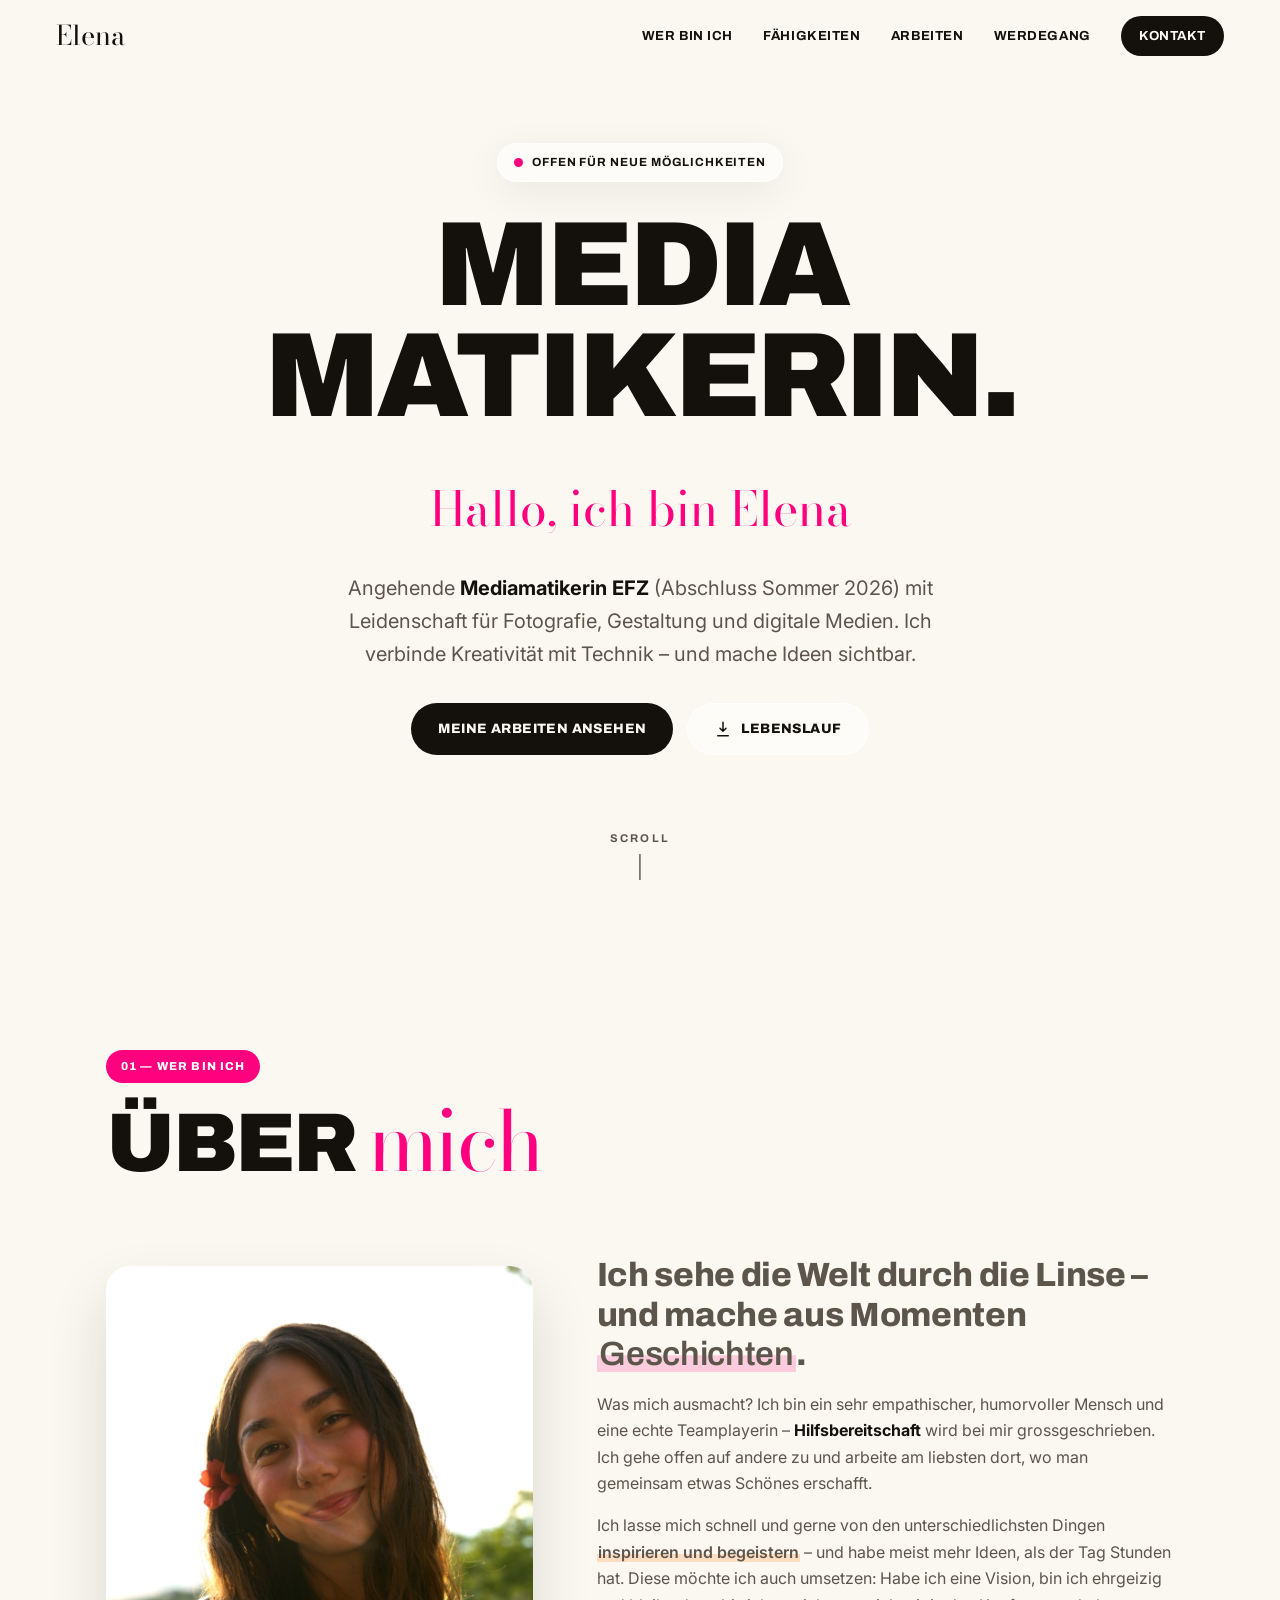
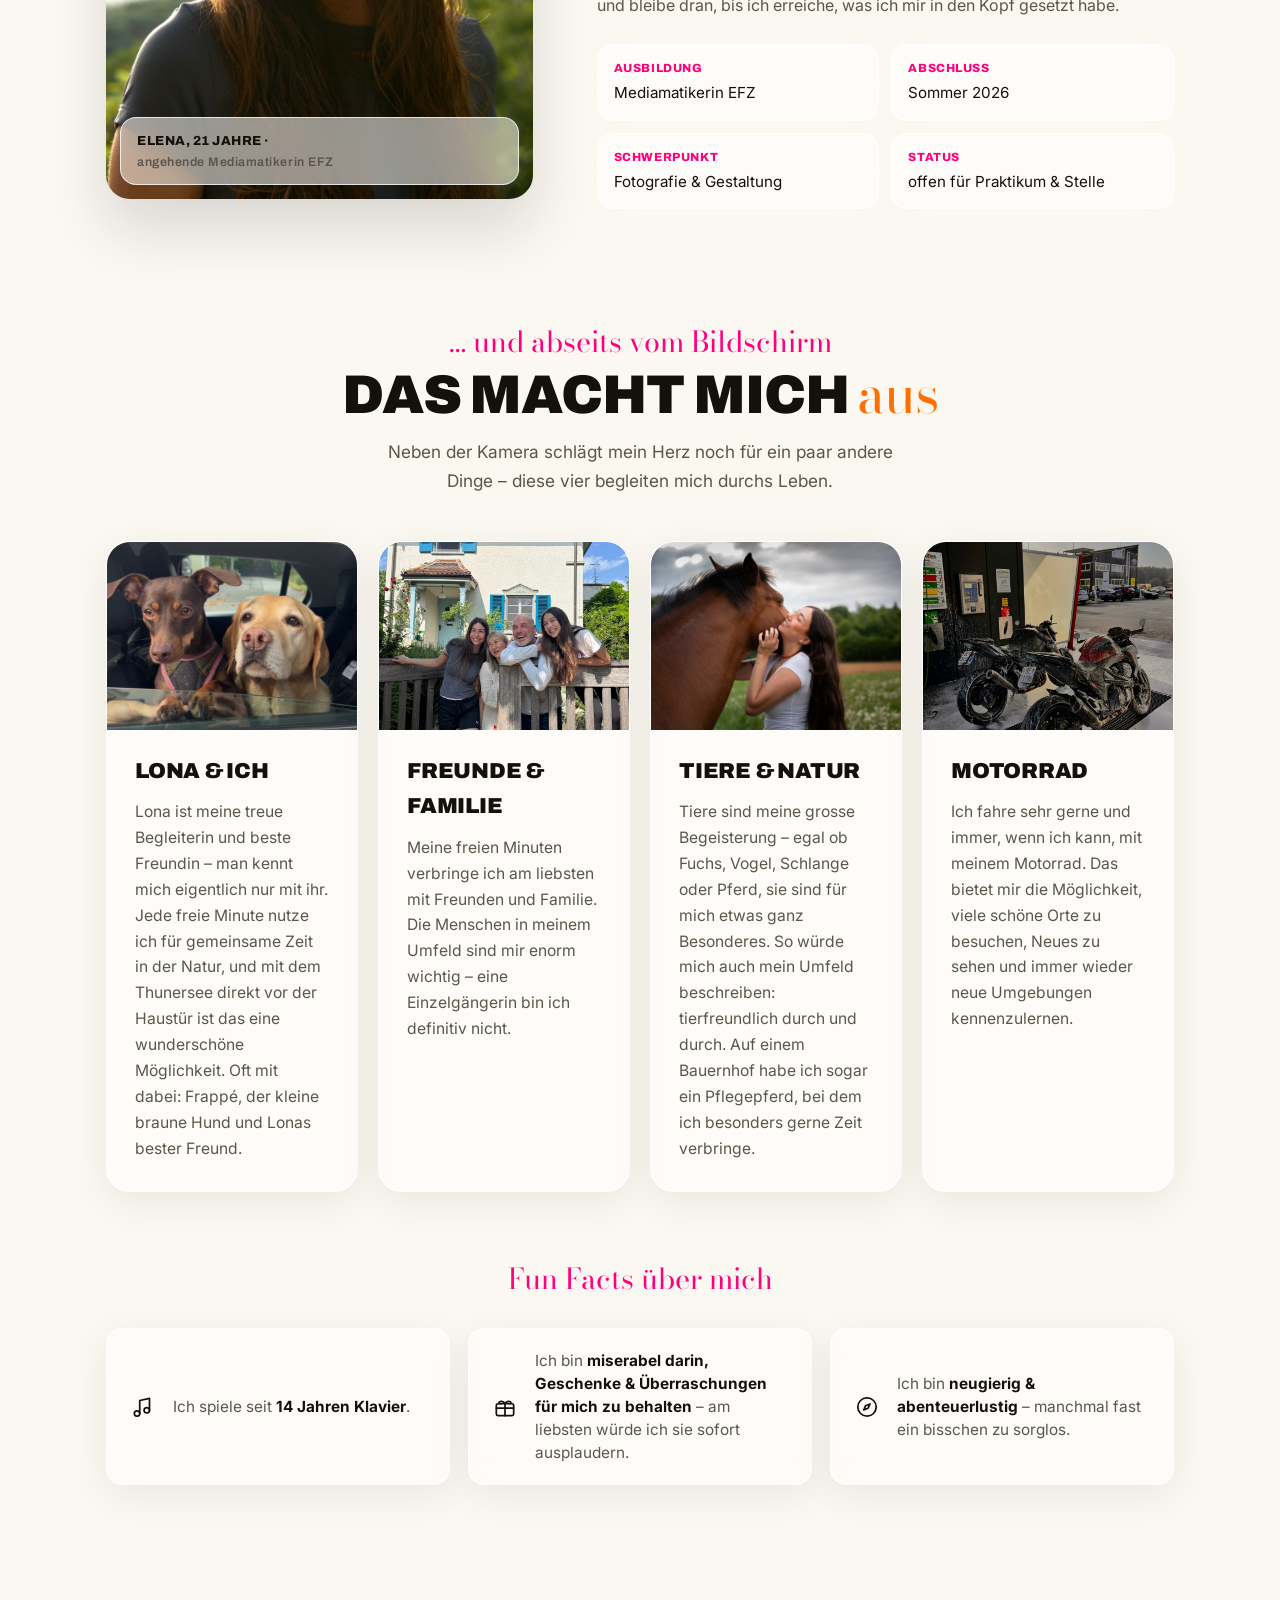
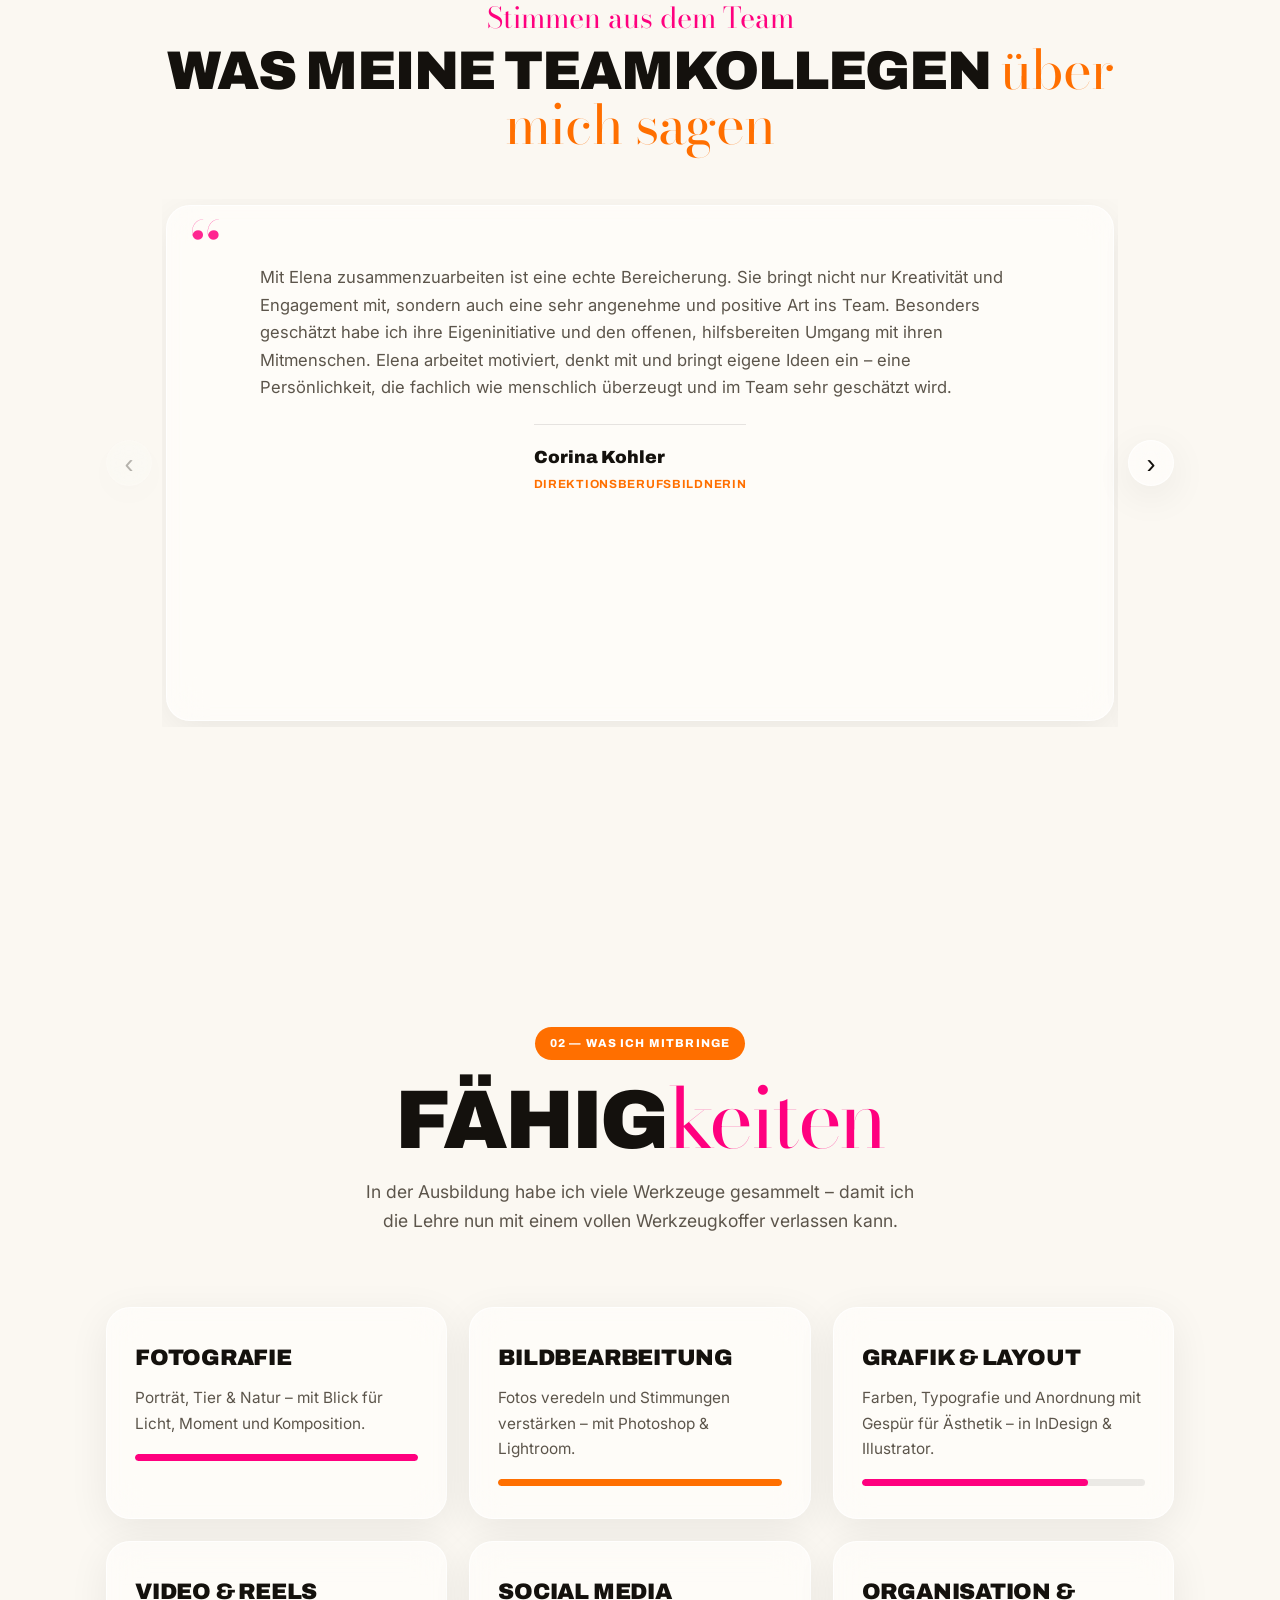
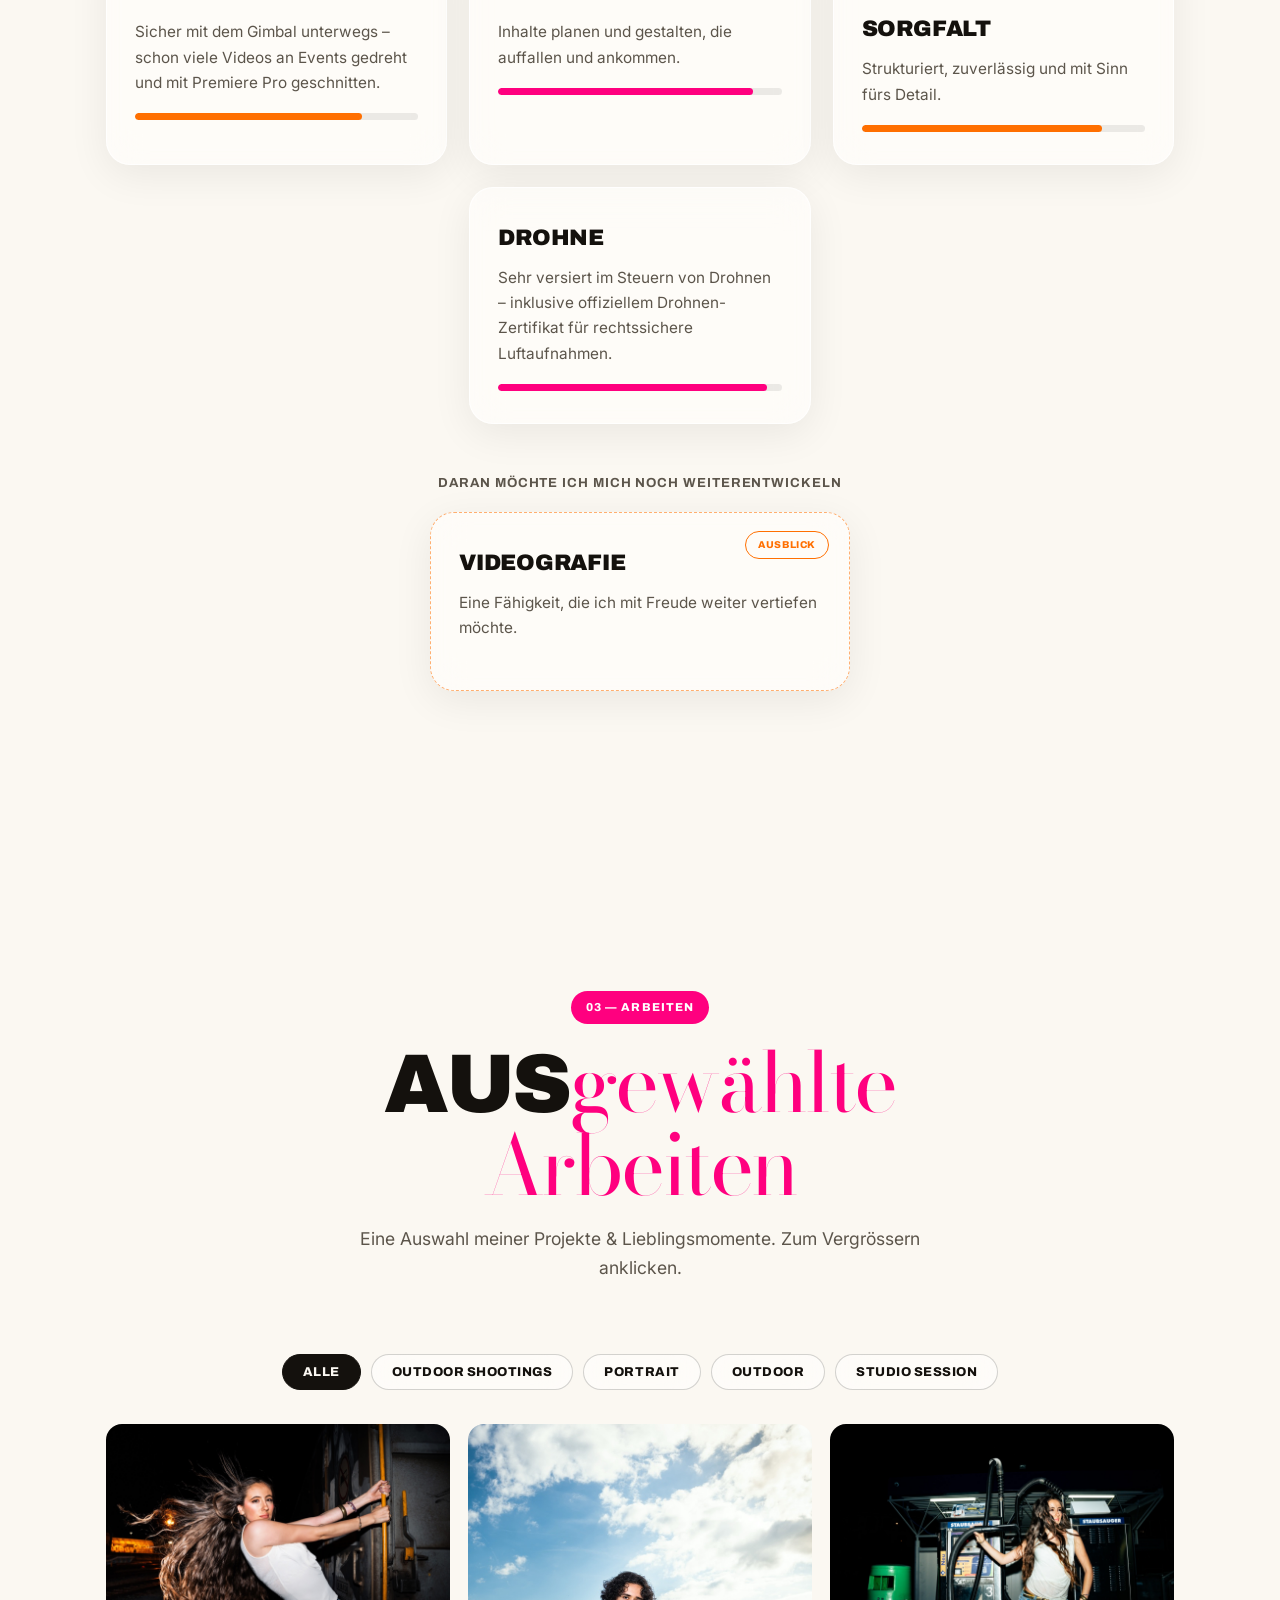
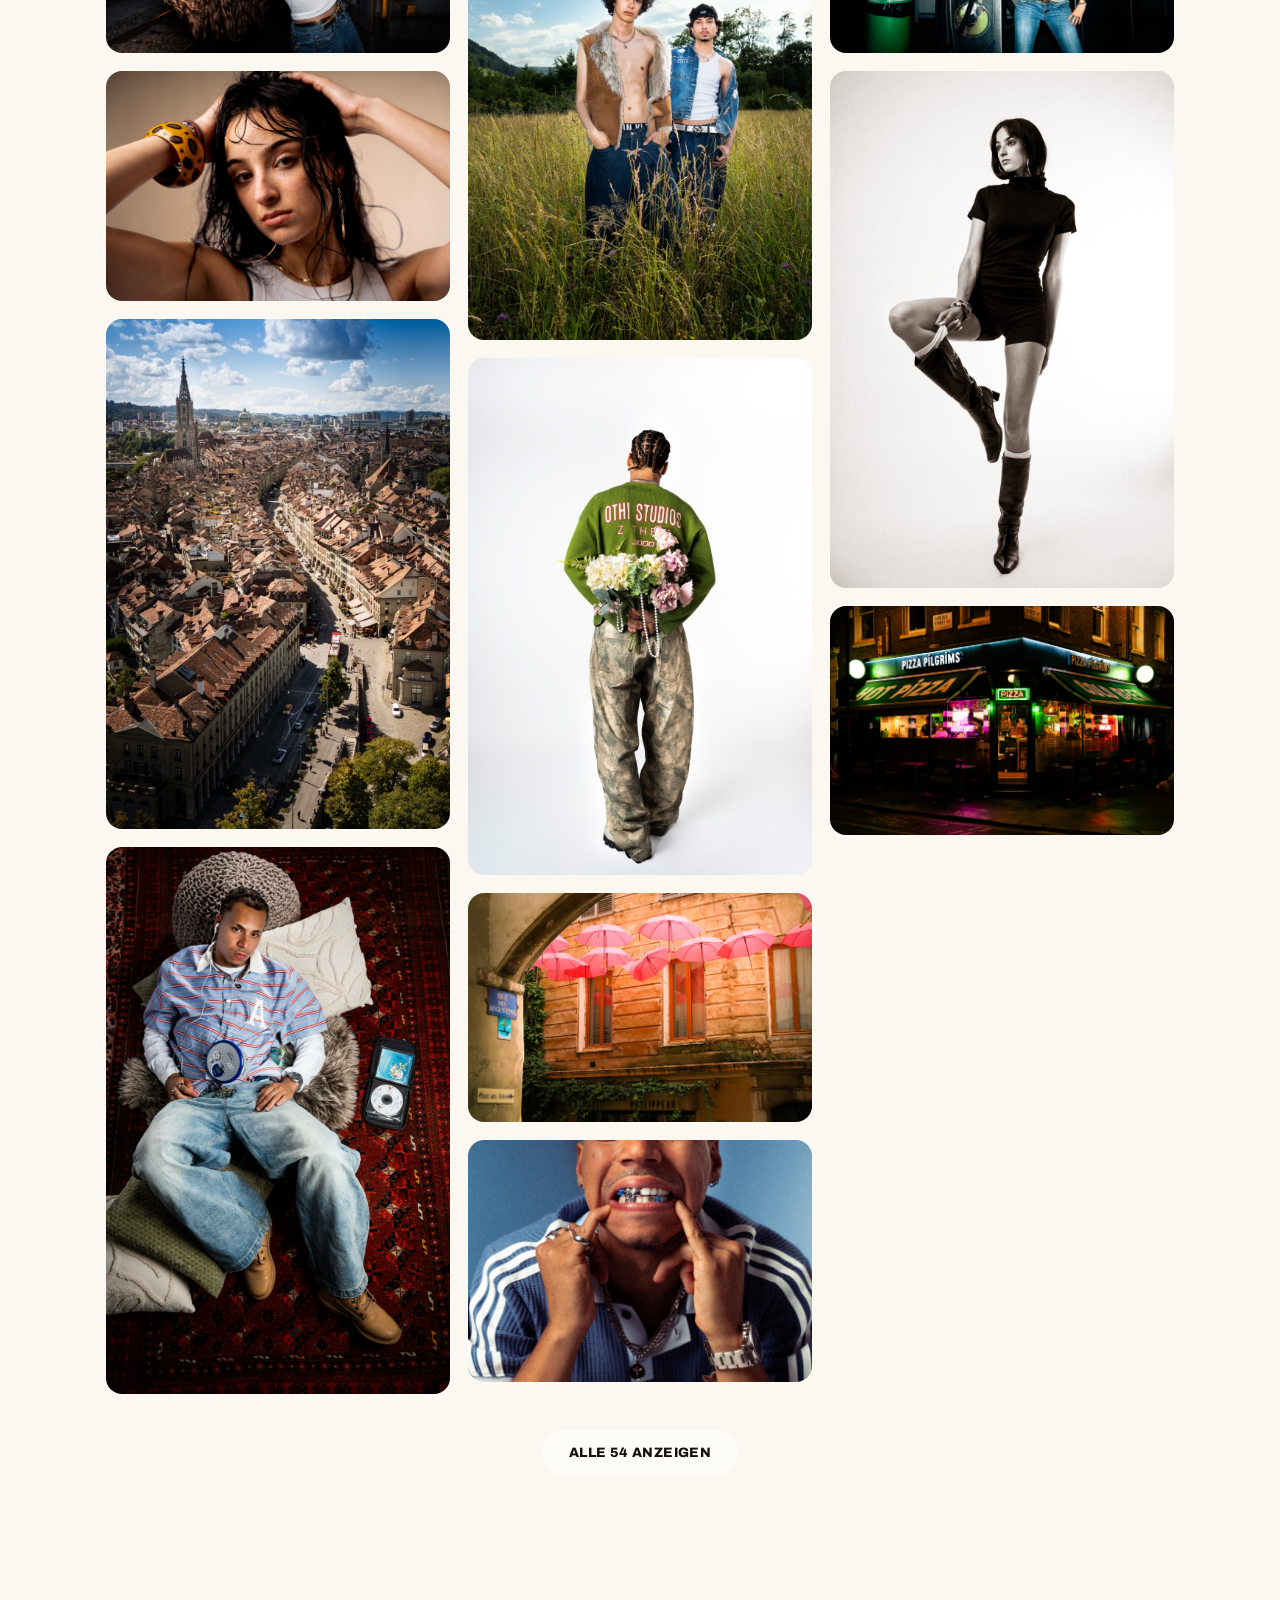
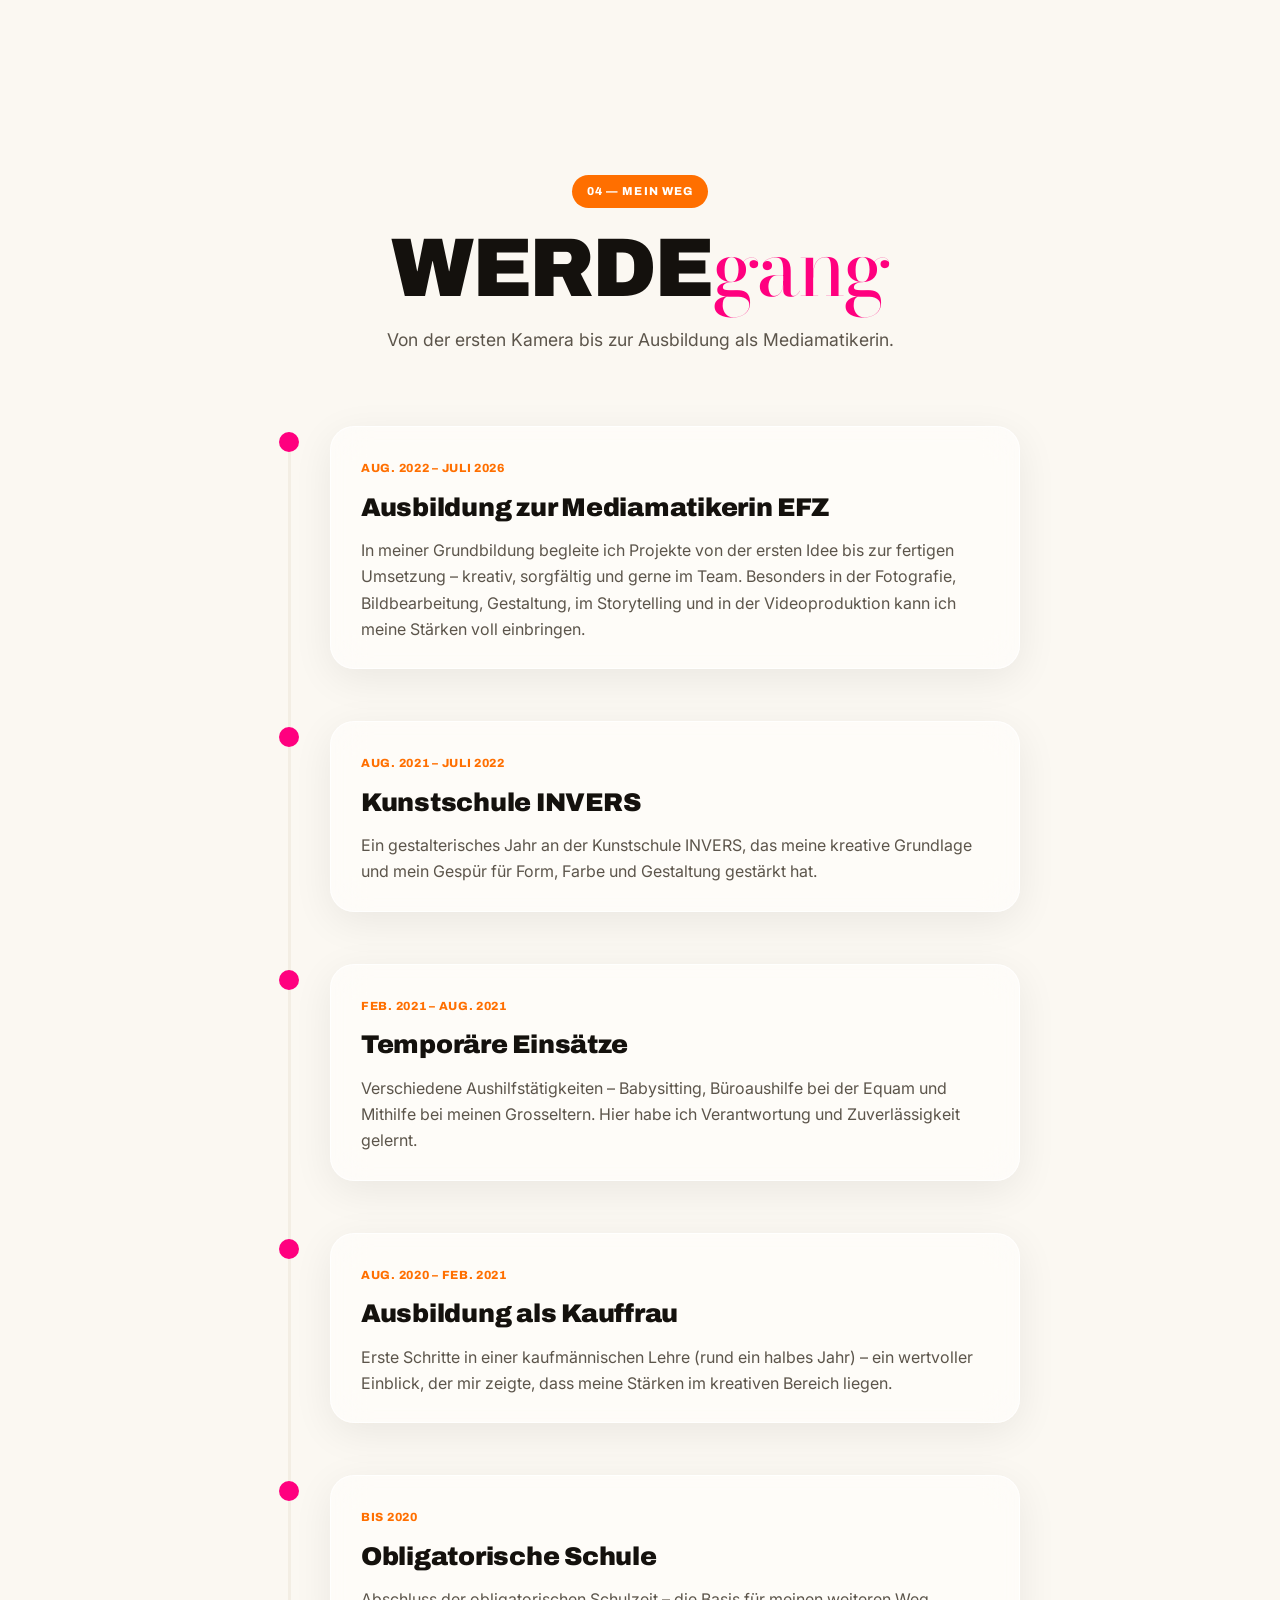
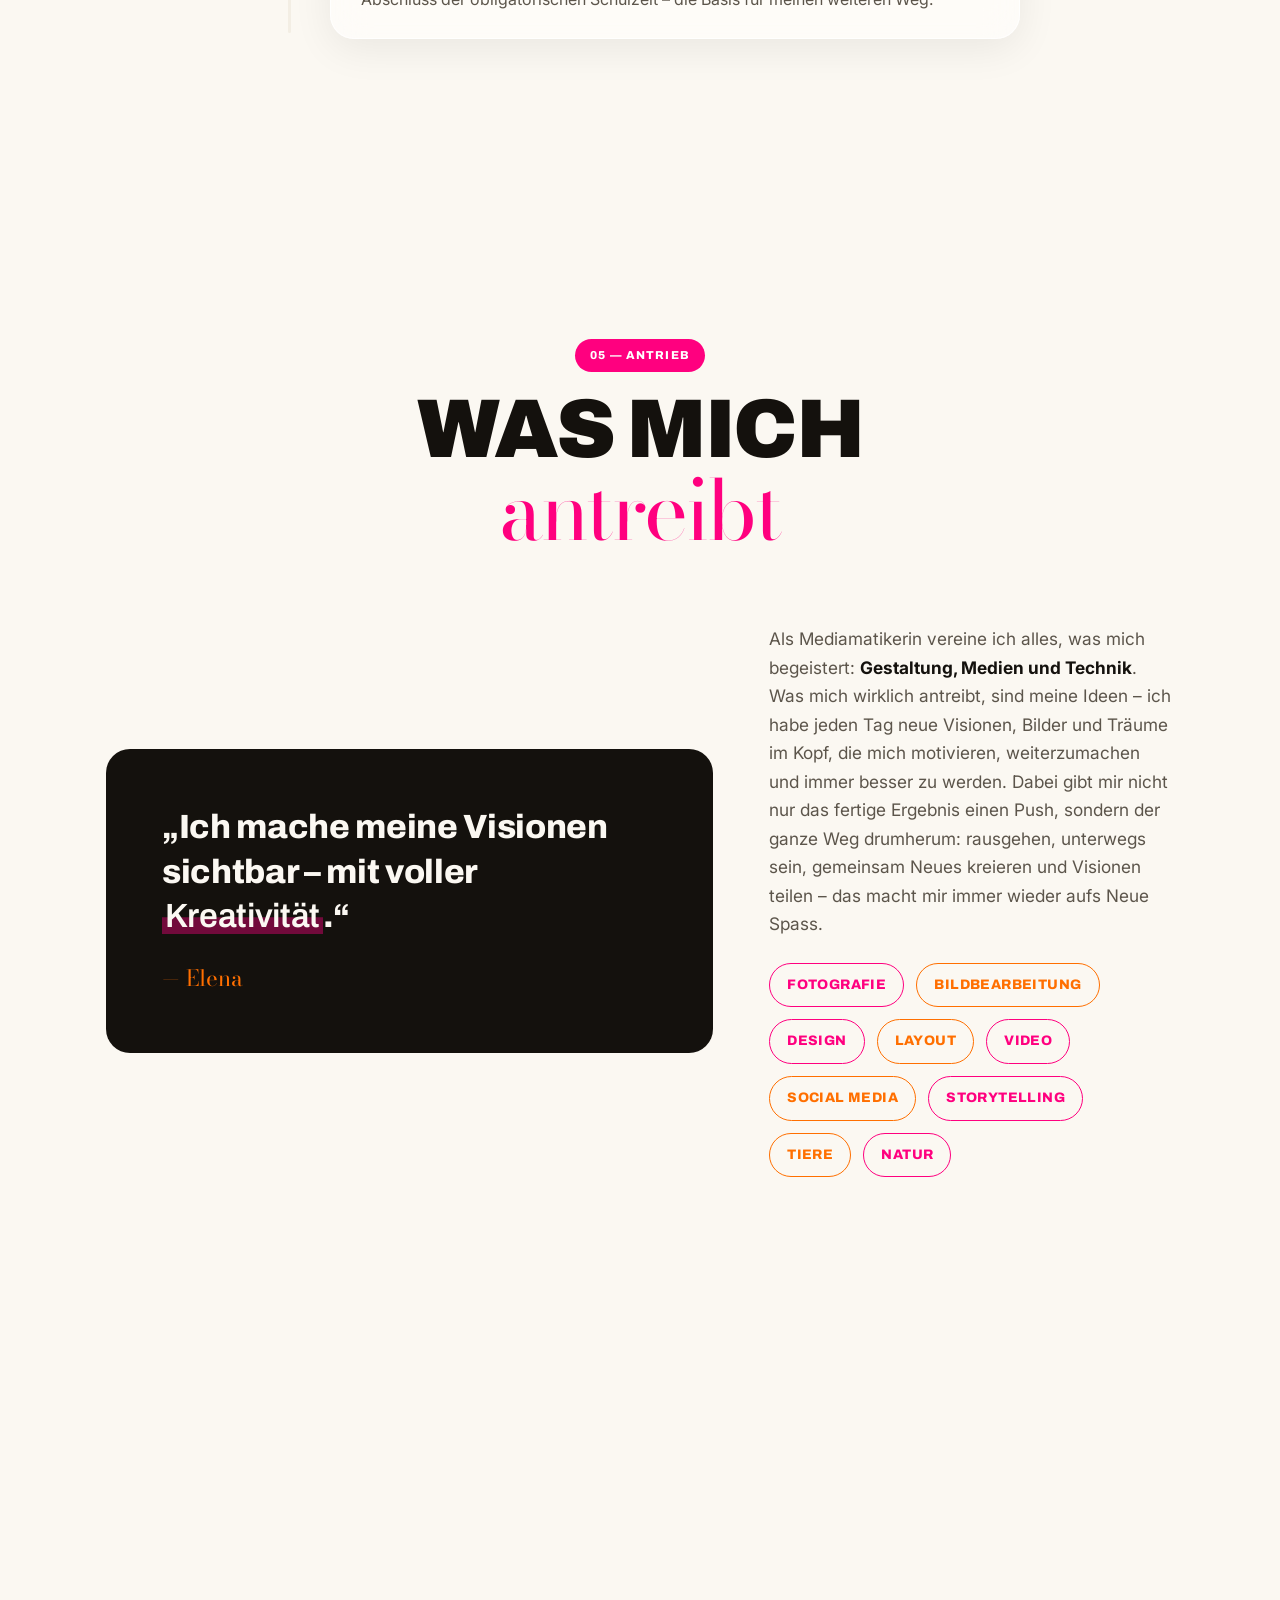
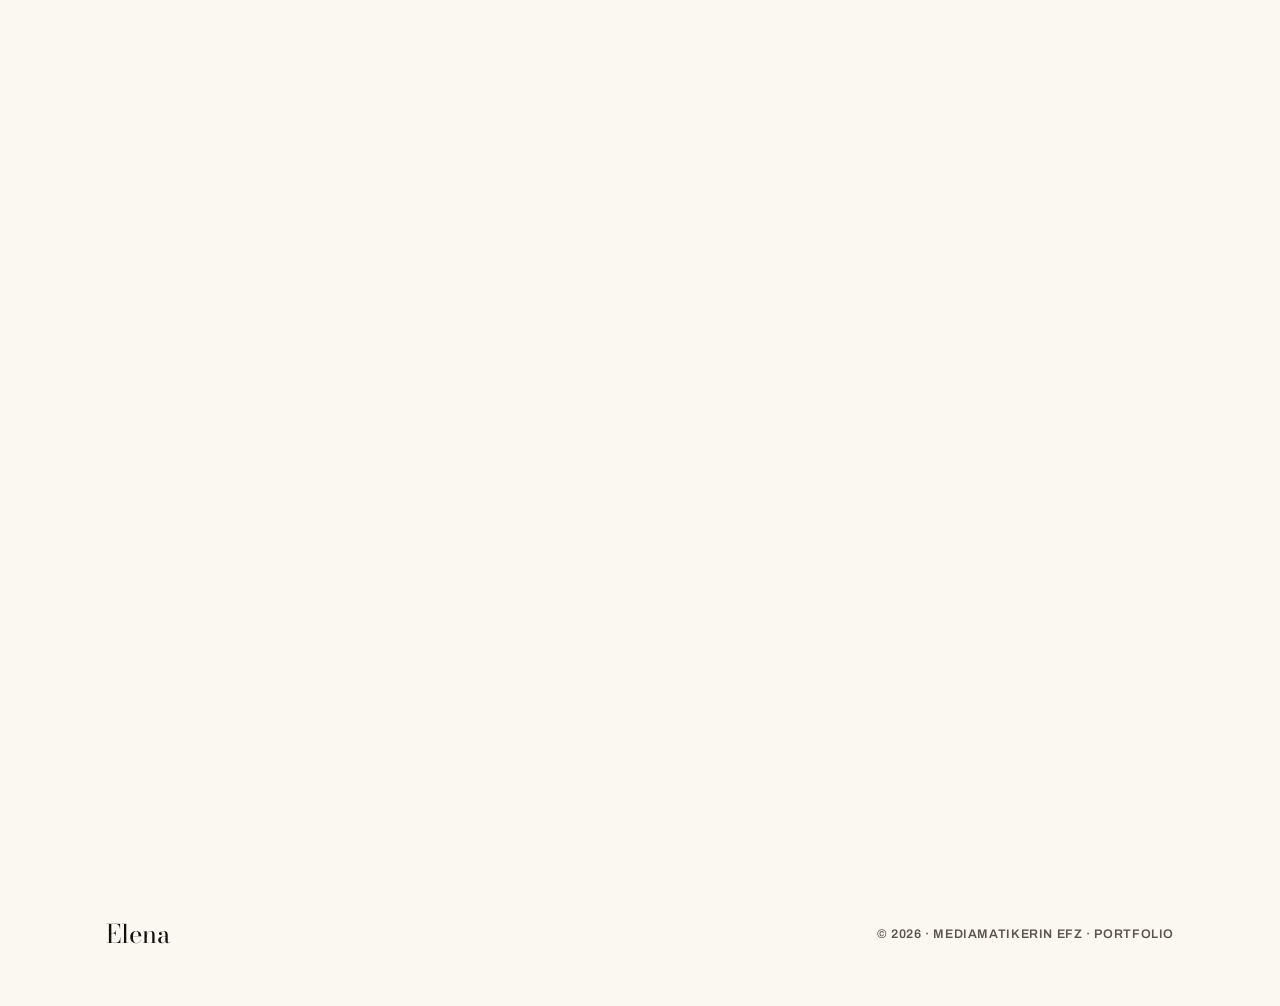
==== commit d1b56e14: "Galerie: 2 weitere Studio-Session-Fotos ergänzt Co-Authored-By: Claude Opus 4.8 <noreply@anthropic.c" ====
--- a/index.html
+++ b/index.html
@@ -503,7 +503,7 @@
     <button class="lightbox__nav lightbox__nav--next" id="lightboxNext" aria-label="Nächstes Bild">&#8250;</button>
   </div>
 
-  <script src="projekte.js?v=14"></script>
+  <script src="projekte.js?v=15"></script>
   <script src="script.js?v=6"></script>
 
   <!-- Vercel Web Analytics (für statische Seiten) -->
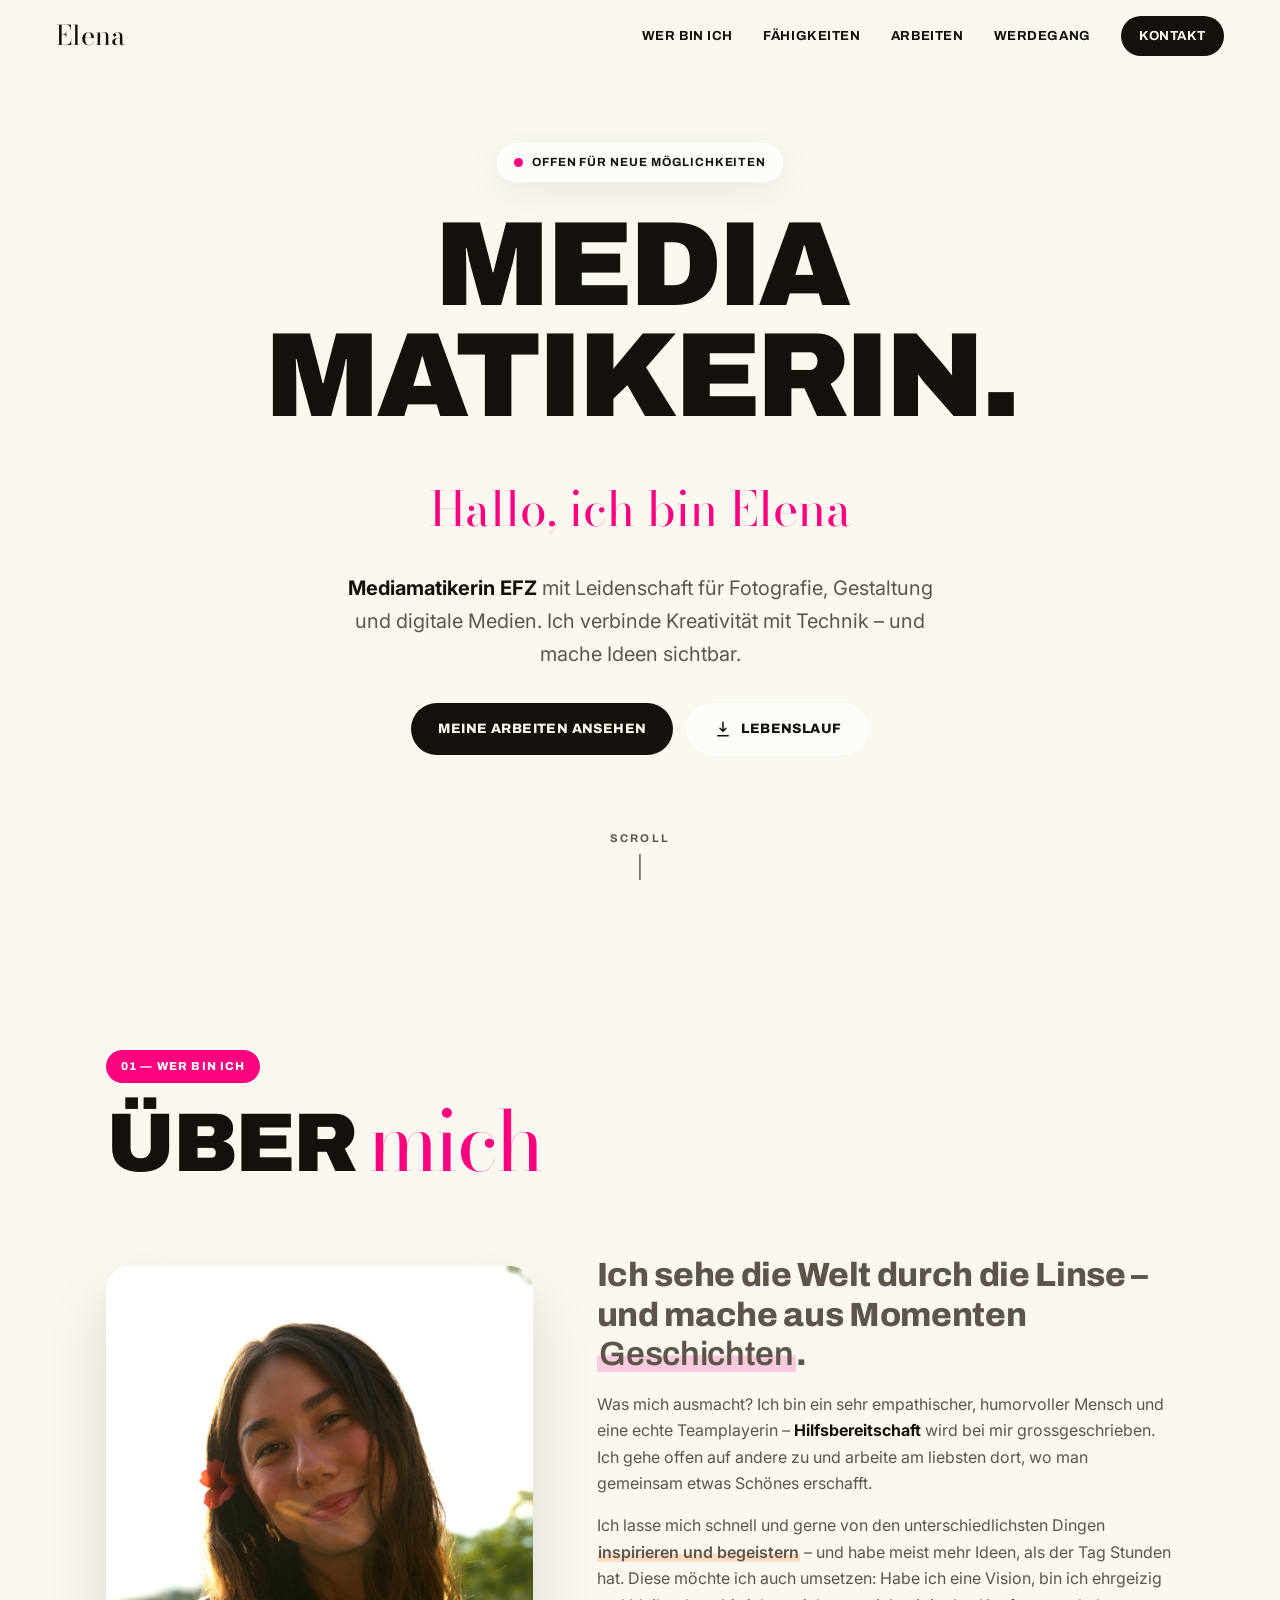
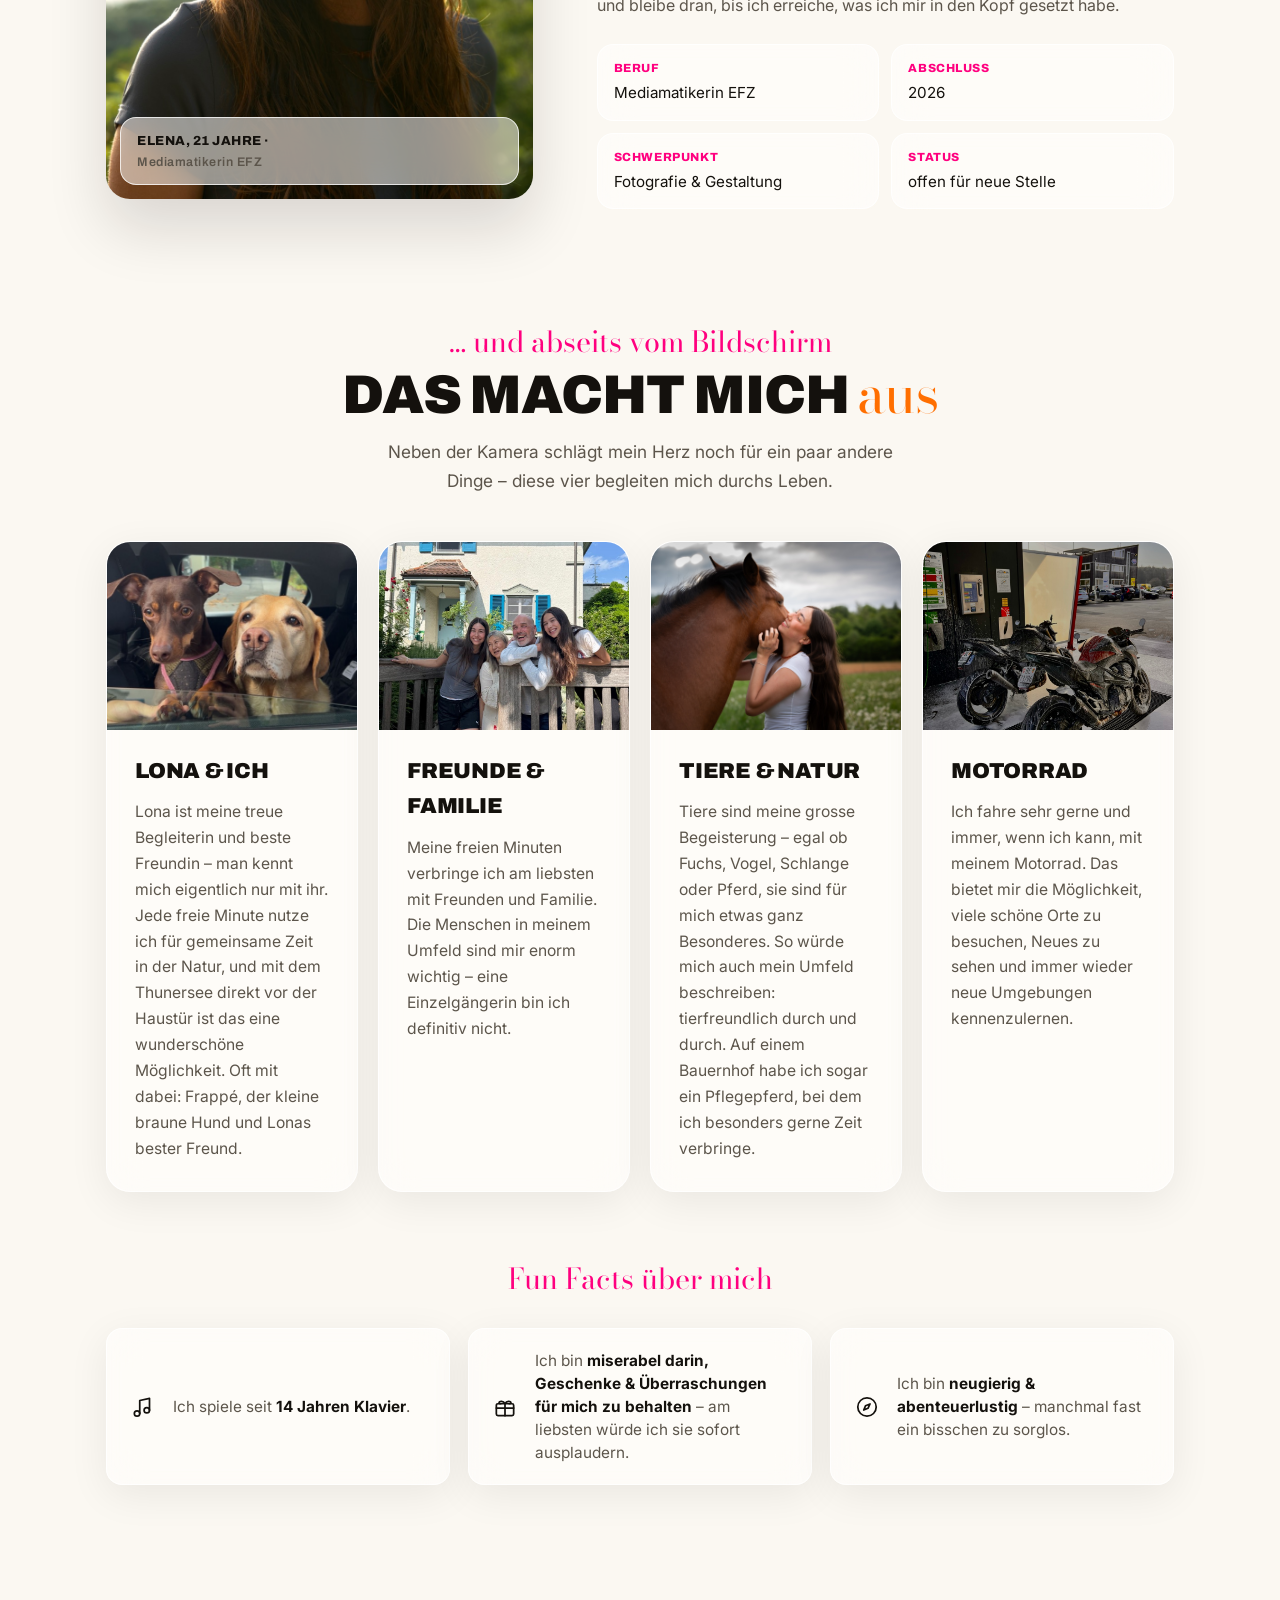
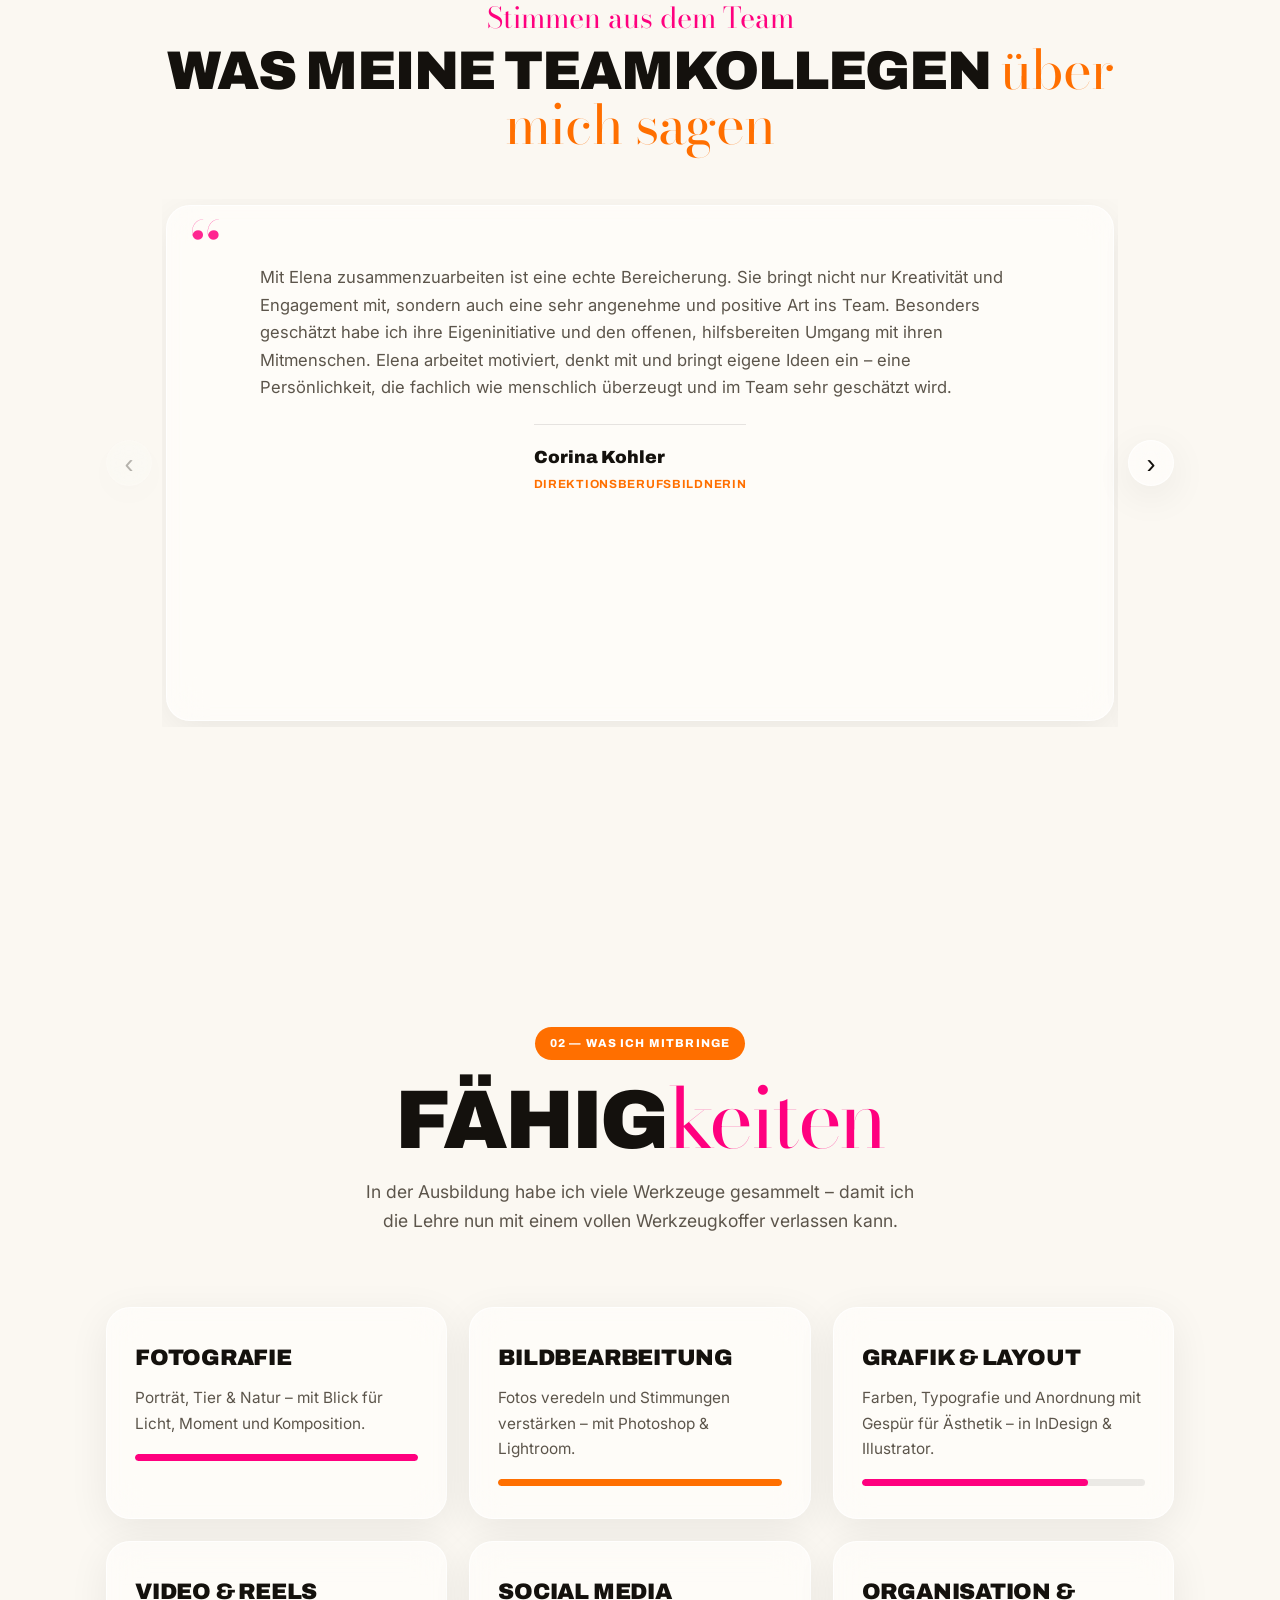
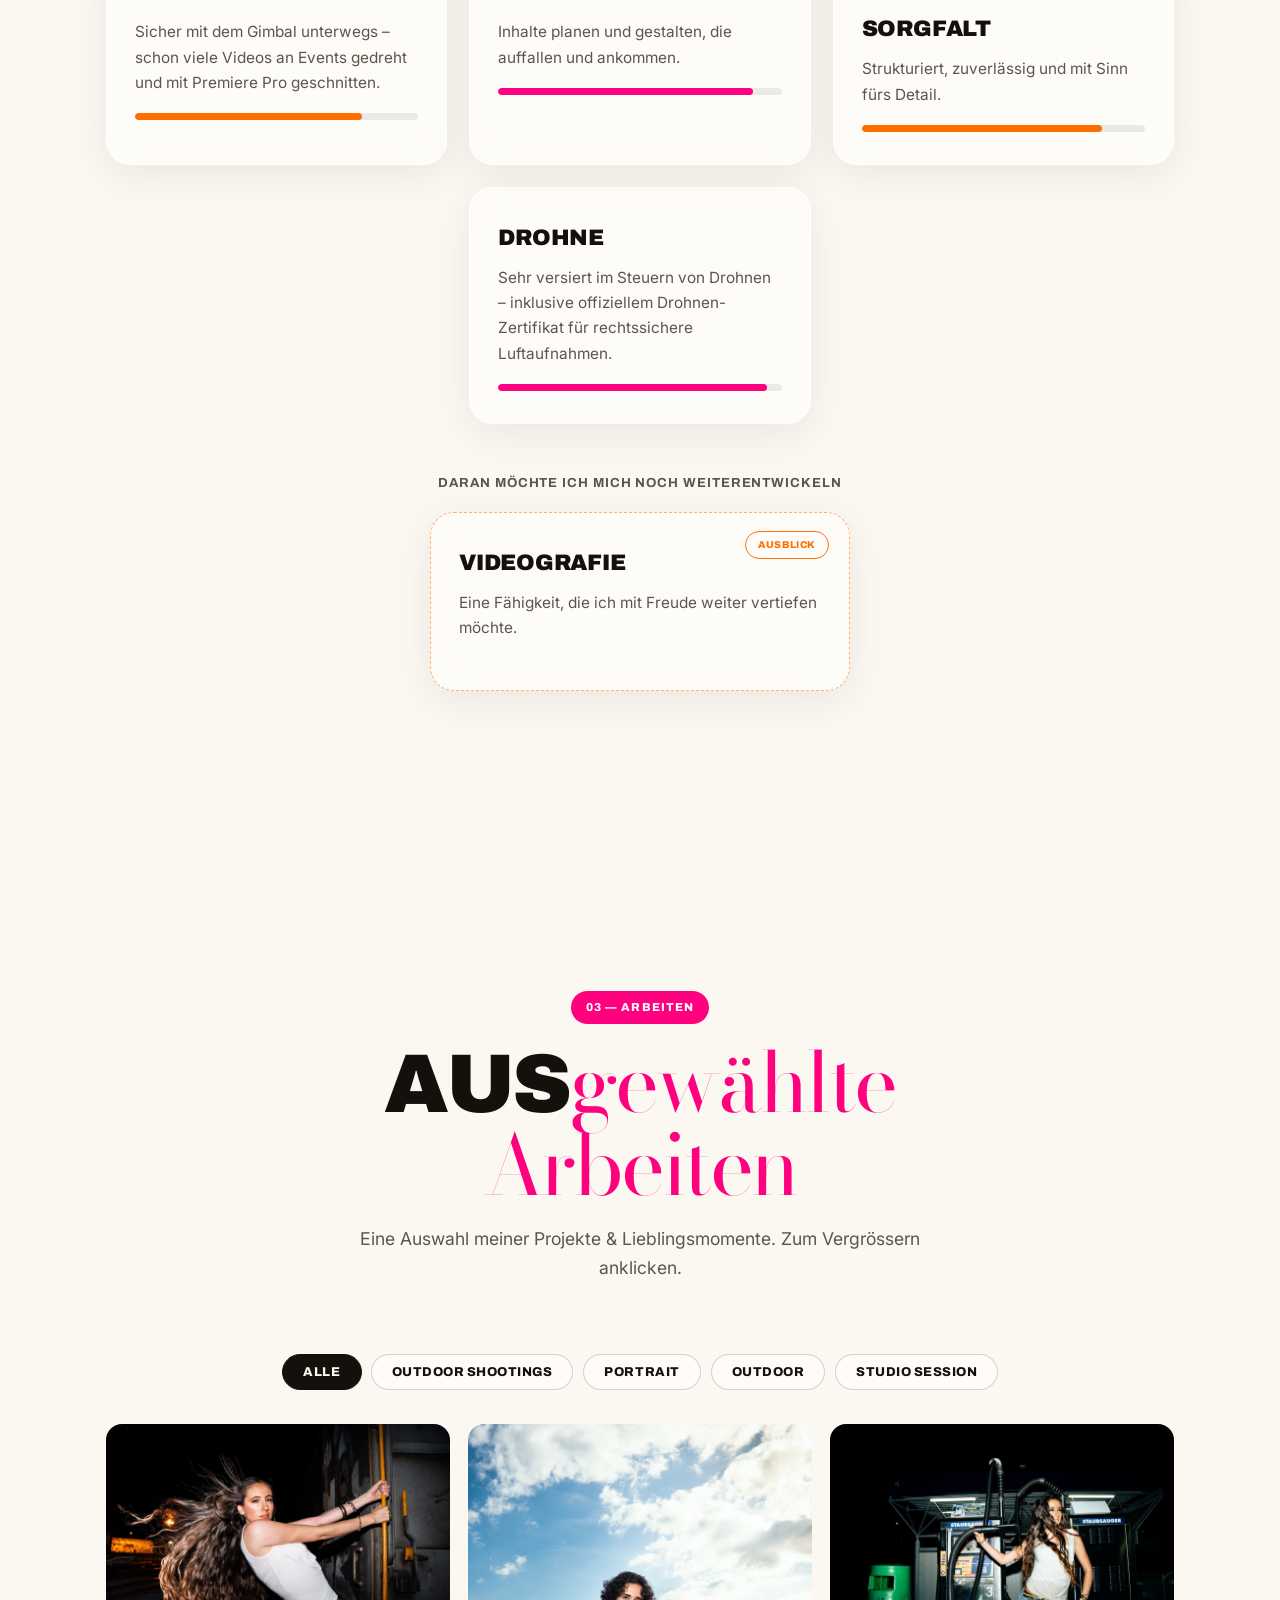
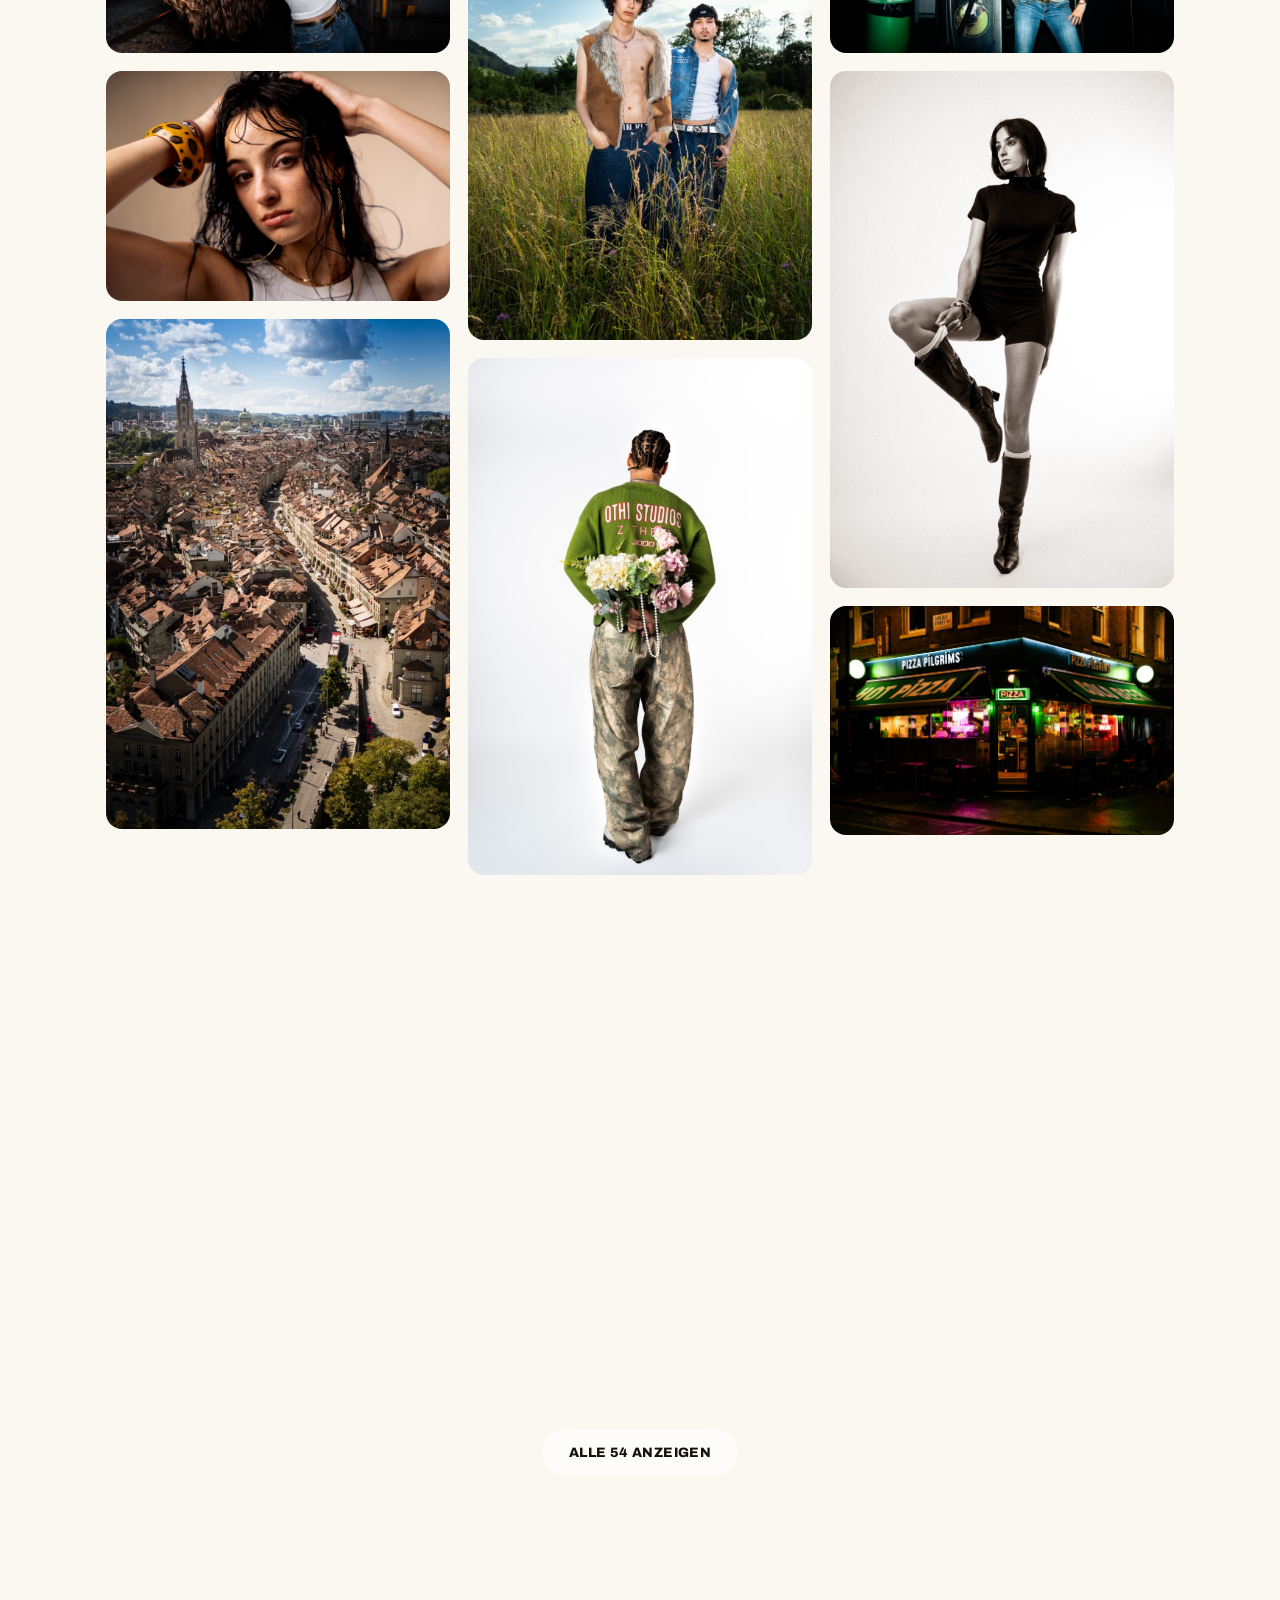
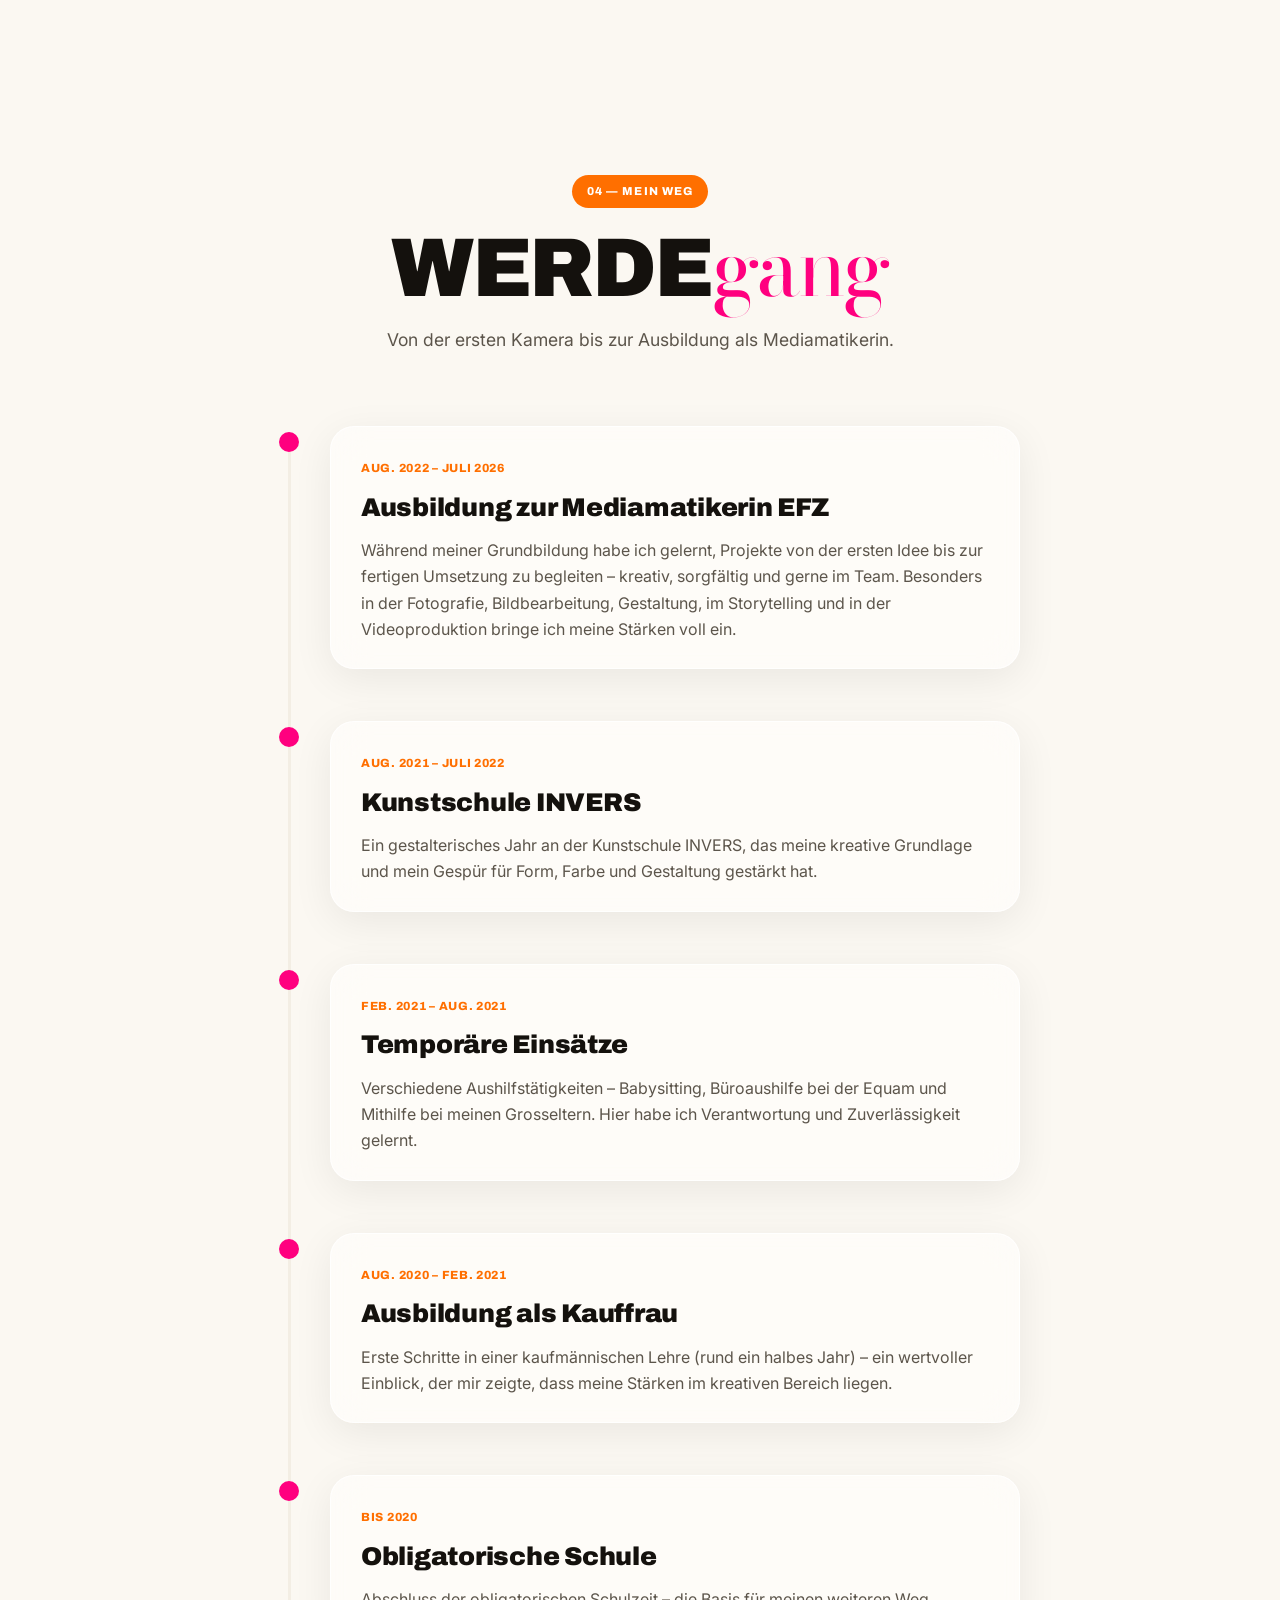
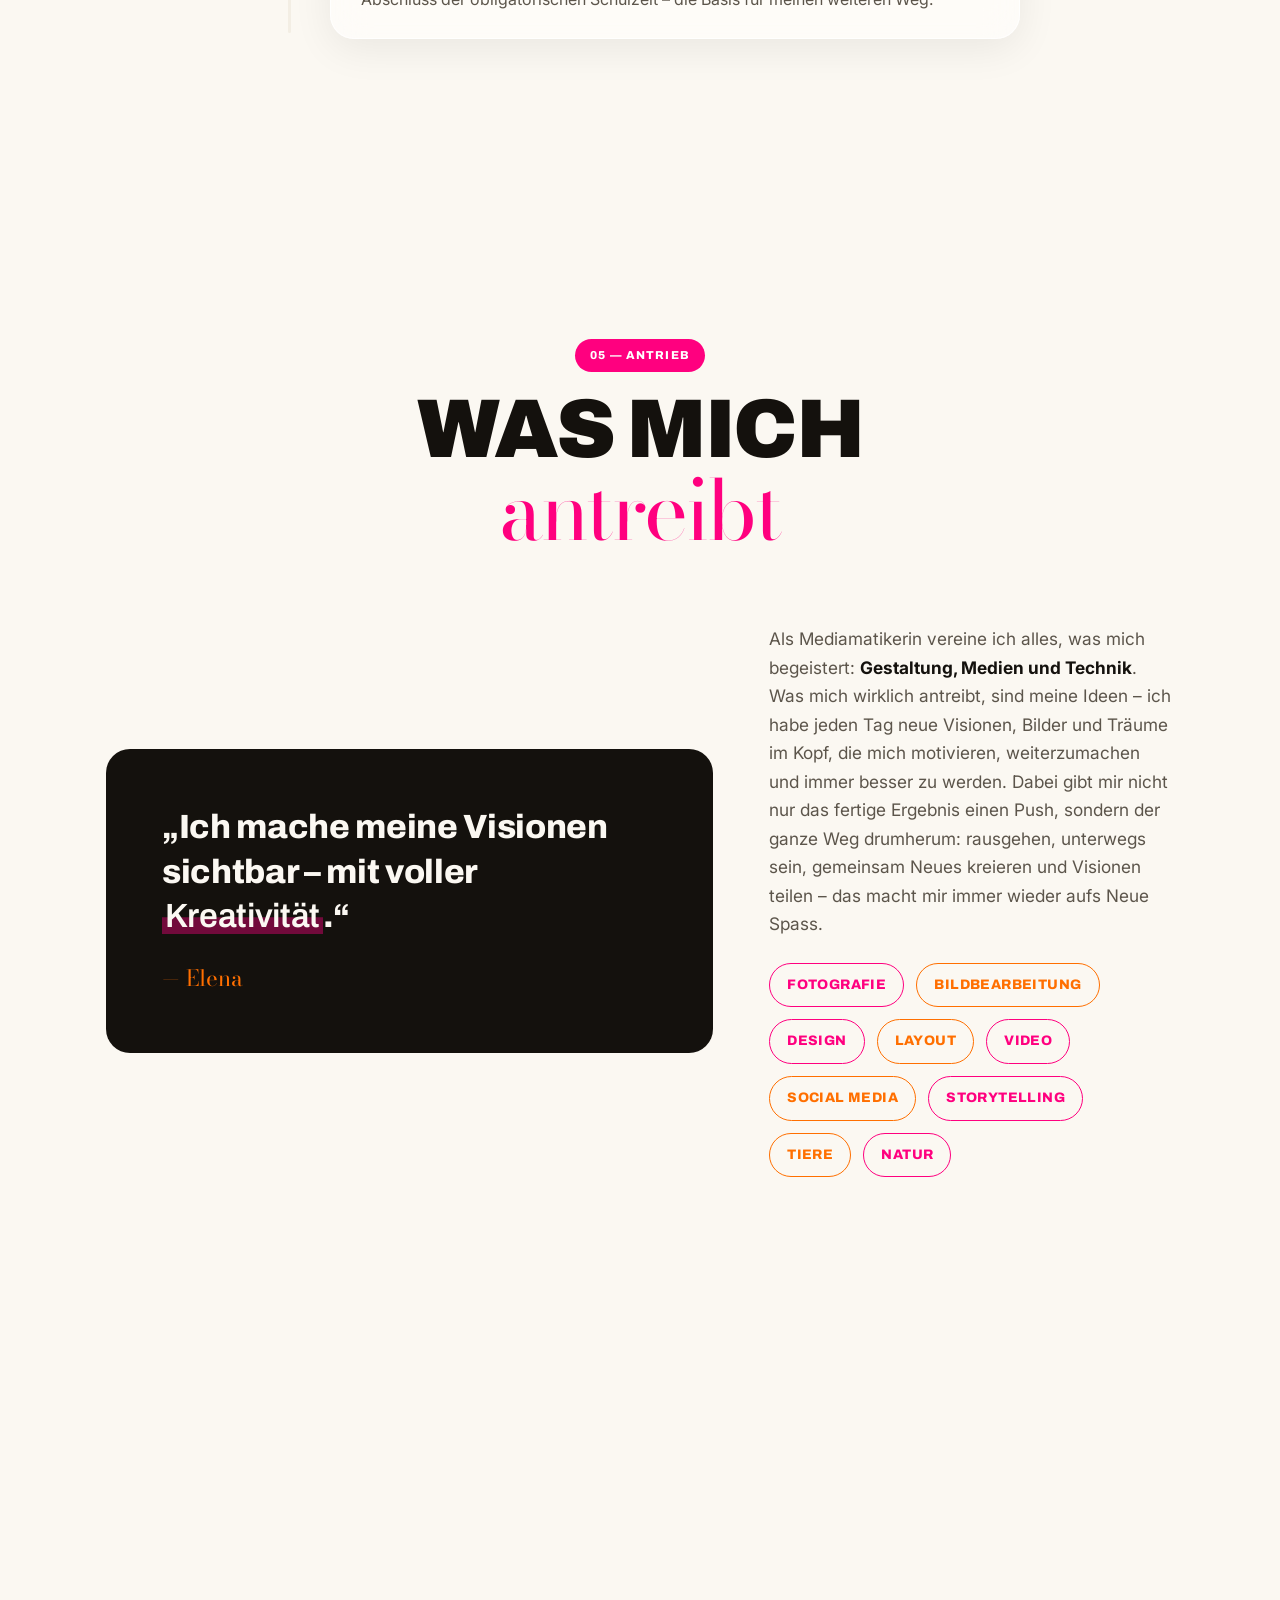
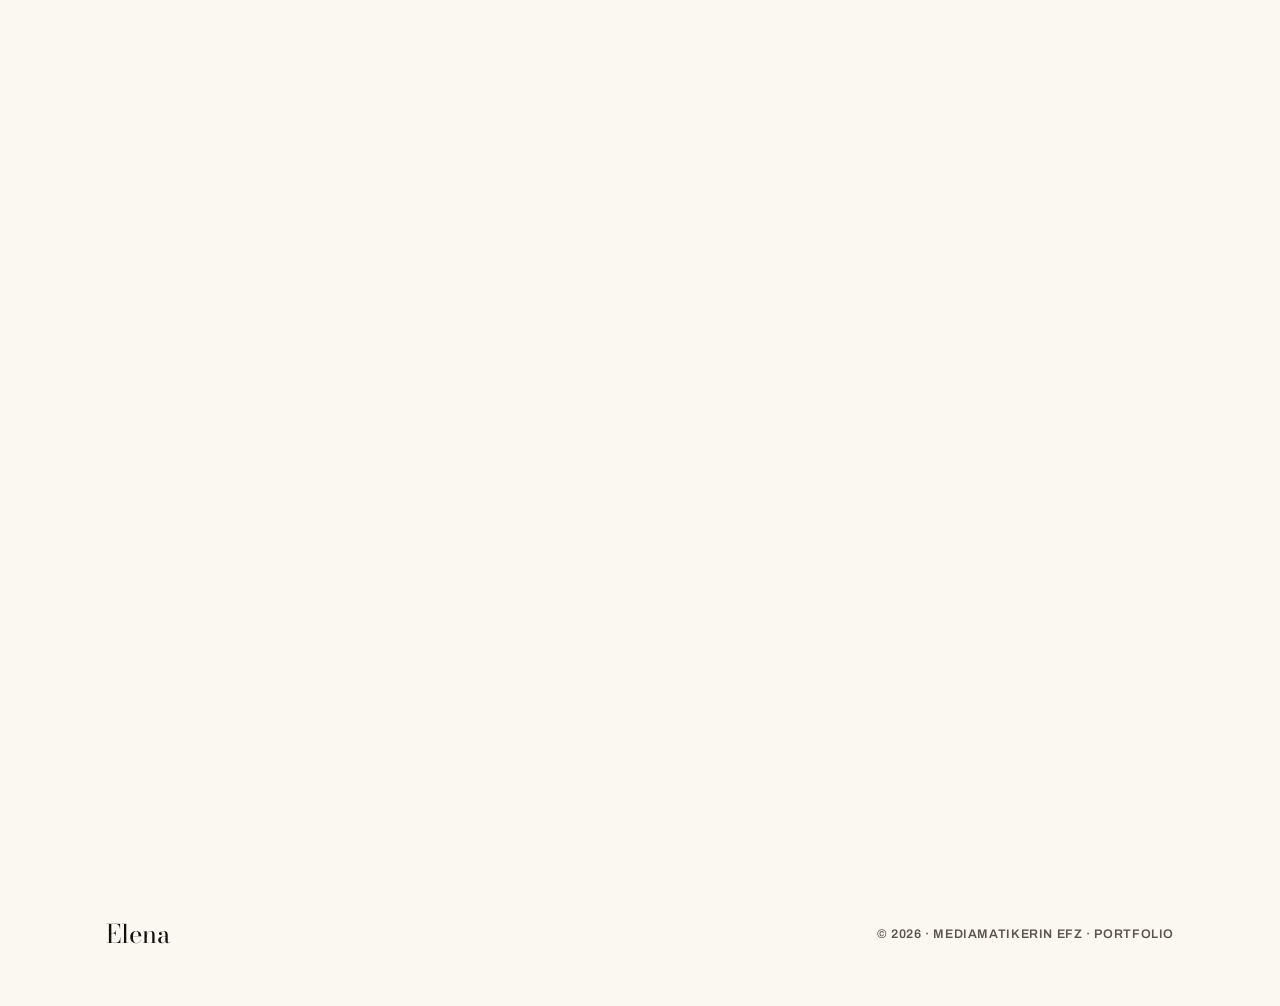
==== commit d9ec446e: "Status: ausgelernte Mediamatikerin EFZ (kein 'angehende'/Abschluss Sommer 2026 mehr) – Website + CV " ====
--- a/index.html
+++ b/index.html
@@ -6,7 +6,7 @@
 
 <!-- ============ SEO ============ -->
 <title>Elena – Mediamatikerin EFZ | Portfolio &amp; Bewerbung</title>
-<meta name="description" content="Portfolio von Elena, angehende Mediamatikerin EFZ in der Schweiz (Abschluss Sommer 2026). Fotografie, Gestaltung, Video und Social Media. Offen für Praktikum oder Anstellung – Arbeiten, Werdegang und Lebenslauf auf einen Blick." />
+<meta name="description" content="Portfolio von Elena, Mediamatikerin EFZ in der Schweiz. Fotografie, Gestaltung, Video und Social Media. Offen für eine neue Anstellung – Arbeiten, Werdegang und Lebenslauf auf einen Blick." />
 <meta name="keywords" content="Mediamatikerin, Mediamatiker EFZ, Portfolio, Fotografie, Grafik, Gestaltung, Social Media, Video, Bewerbung, Praktikum, Stelle, Schweiz" />
 <meta name="author" content="Elena" />
 <meta name="robots" content="index, follow" />
@@ -16,7 +16,7 @@
 <!-- Open Graph -->
 <meta property="og:type" content="website" />
 <meta property="og:title" content="Elena – Mediamatikerin EFZ | Portfolio" />
-<meta property="og:description" content="Fotografie, Gestaltung, Video und Social Media – das Portfolio von Elena, angehende Mediamatikerin EFZ (Abschluss Sommer 2026)." />
+<meta property="og:description" content="Fotografie, Gestaltung, Video und Social Media – das Portfolio von Elena, Mediamatikerin EFZ." />
 <meta property="og:locale" content="de_CH" />
 <meta property="og:url" content="https://elenabader.ch/" />
 <meta property="og:image" content="https://elenabader.ch/assets/fotos/portrait.jpg" />
@@ -41,10 +41,10 @@
   "name": "Elena Anissa Bader",
   "url": "https://elenabader.ch",
   "jobTitle": "Mediamatikerin EFZ",
-  "description": "Angehende Mediamatikerin EFZ (Abschluss Sommer 2026) mit Schwerpunkt Fotografie, Gestaltung, Video und Social Media.",
+  "description": "Mediamatikerin EFZ mit Schwerpunkt Fotografie, Gestaltung, Video und Social Media.",
   "knowsAbout": ["Fotografie", "Bildbearbeitung", "Grafik & Layout", "Videoschnitt", "Social Media", "Mediengestaltung"],
   "address": { "@type": "PostalAddress", "addressCountry": "CH" },
-  "seeks": { "@type": "Demand", "name": "Praktikum oder Anstellung als Mediamatikerin" }
+  "seeks": { "@type": "Demand", "name": "Anstellung als Mediamatikerin" }
 }
 </script>
 </head>
@@ -90,9 +90,9 @@
       </h1>
 
       <p class="hero__lede reveal">
-        Angehende <strong>Mediamatikerin EFZ</strong> (Abschluss Sommer 2026) mit
-        Leidenschaft für Fotografie, Gestaltung und digitale Medien. Ich verbinde
-        Kreativität mit Technik – und mache Ideen sichtbar.
+        <strong>Mediamatikerin EFZ</strong> mit Leidenschaft für Fotografie,
+        Gestaltung und digitale Medien. Ich verbinde Kreativität mit Technik –
+        und mache Ideen sichtbar.
       </p>
 
       <div class="hero__actions reveal">
@@ -120,7 +120,7 @@
     <div class="about__grid">
       <figure class="about__photo reveal">
         <img src="assets/fotos/portrait.jpg" alt="Porträtfoto von Elena, Mediamatikerin EFZ" loading="lazy" />
-        <figcaption class="about__photo-cap">Elena, 21 Jahre · <span>angehende Mediamatikerin EFZ</span></figcaption>
+        <figcaption class="about__photo-cap">Elena, 21 Jahre · <span>Mediamatikerin EFZ</span></figcaption>
       </figure>
 
       <div class="about__text reveal">
@@ -144,10 +144,10 @@
         </p>
 
         <ul class="about__facts">
-          <li><strong>Ausbildung</strong> Mediamatikerin EFZ</li>
-          <li><strong>Abschluss</strong> Sommer 2026</li>
+          <li><strong>Beruf</strong> Mediamatikerin EFZ</li>
+          <li><strong>Abschluss</strong> 2026</li>
           <li><strong>Schwerpunkt</strong> Fotografie &amp; Gestaltung</li>
-          <li><strong>Status</strong> offen für Praktikum &amp; Stelle</li>
+          <li><strong>Status</strong> offen für neue Stelle</li>
         </ul>
       </div>
     </div>
@@ -369,7 +369,7 @@
         <div class="tl-item__card">
           <span class="tl-item__year">Aug. 2022 – Juli 2026</span>
           <h3>Ausbildung zur Mediamatikerin EFZ</h3>
-          <p>In meiner Grundbildung begleite ich Projekte von der ersten Idee bis zur fertigen Umsetzung – kreativ, sorgfältig und gerne im Team. Besonders in der Fotografie, Bildbearbeitung, Gestaltung, im Storytelling und in der Videoproduktion kann ich meine Stärken voll einbringen.</p>
+          <p>Während meiner Grundbildung habe ich gelernt, Projekte von der ersten Idee bis zur fertigen Umsetzung zu begleiten – kreativ, sorgfältig und gerne im Team. Besonders in der Fotografie, Bildbearbeitung, Gestaltung, im Storytelling und in der Videoproduktion bringe ich meine Stärken voll ein.</p>
         </div>
       </div>
 
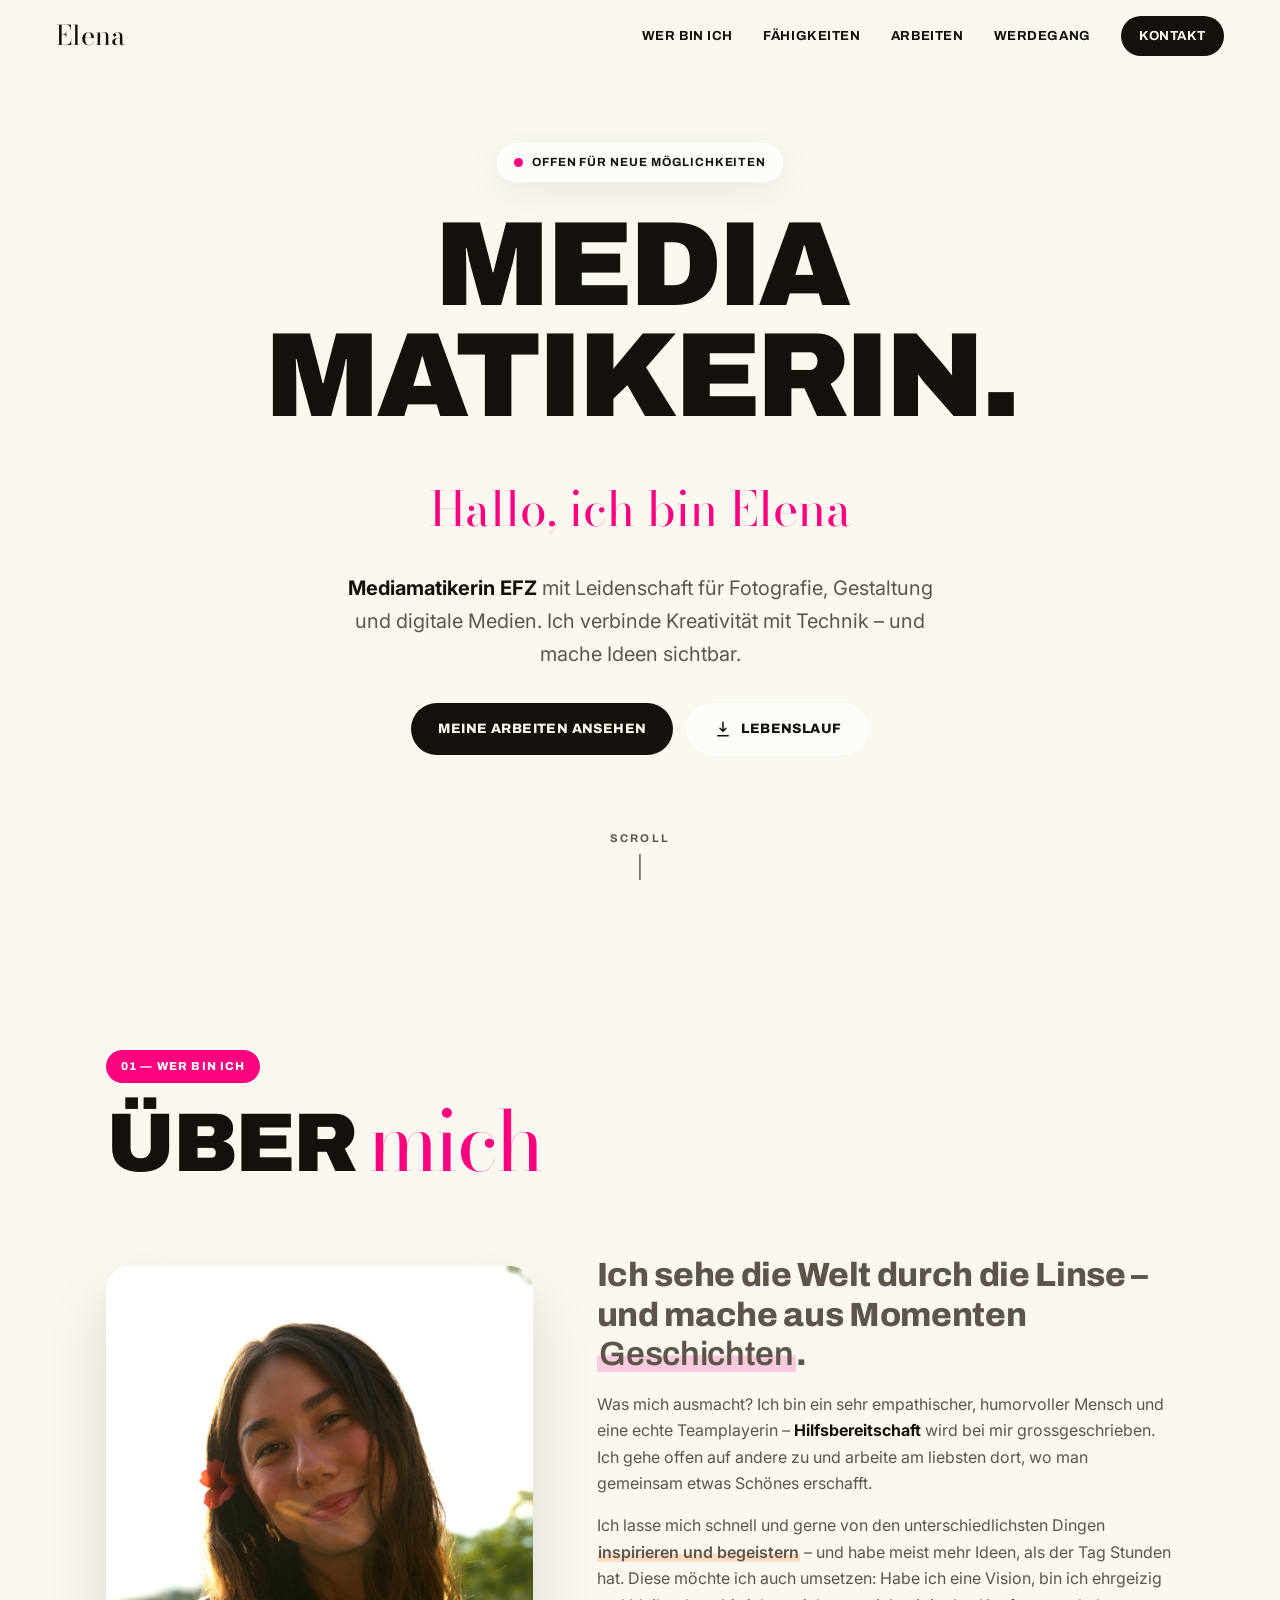
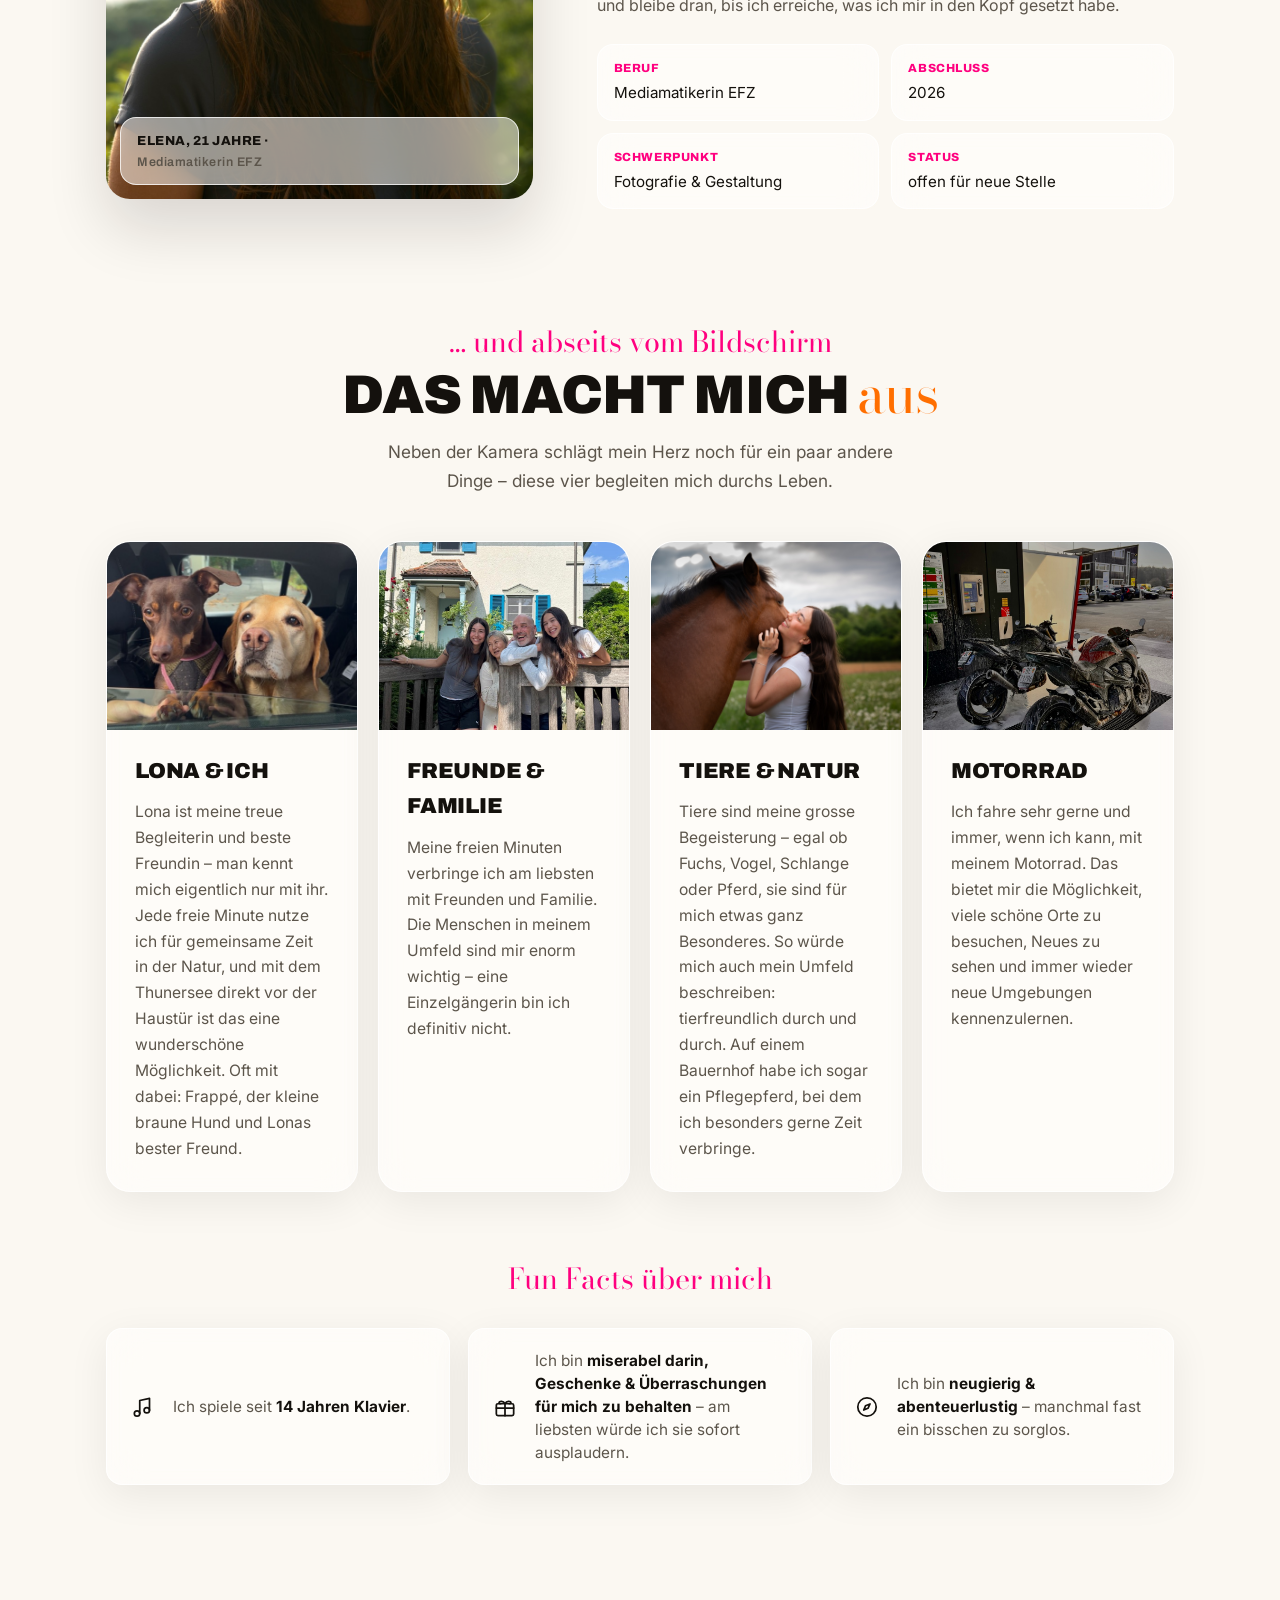
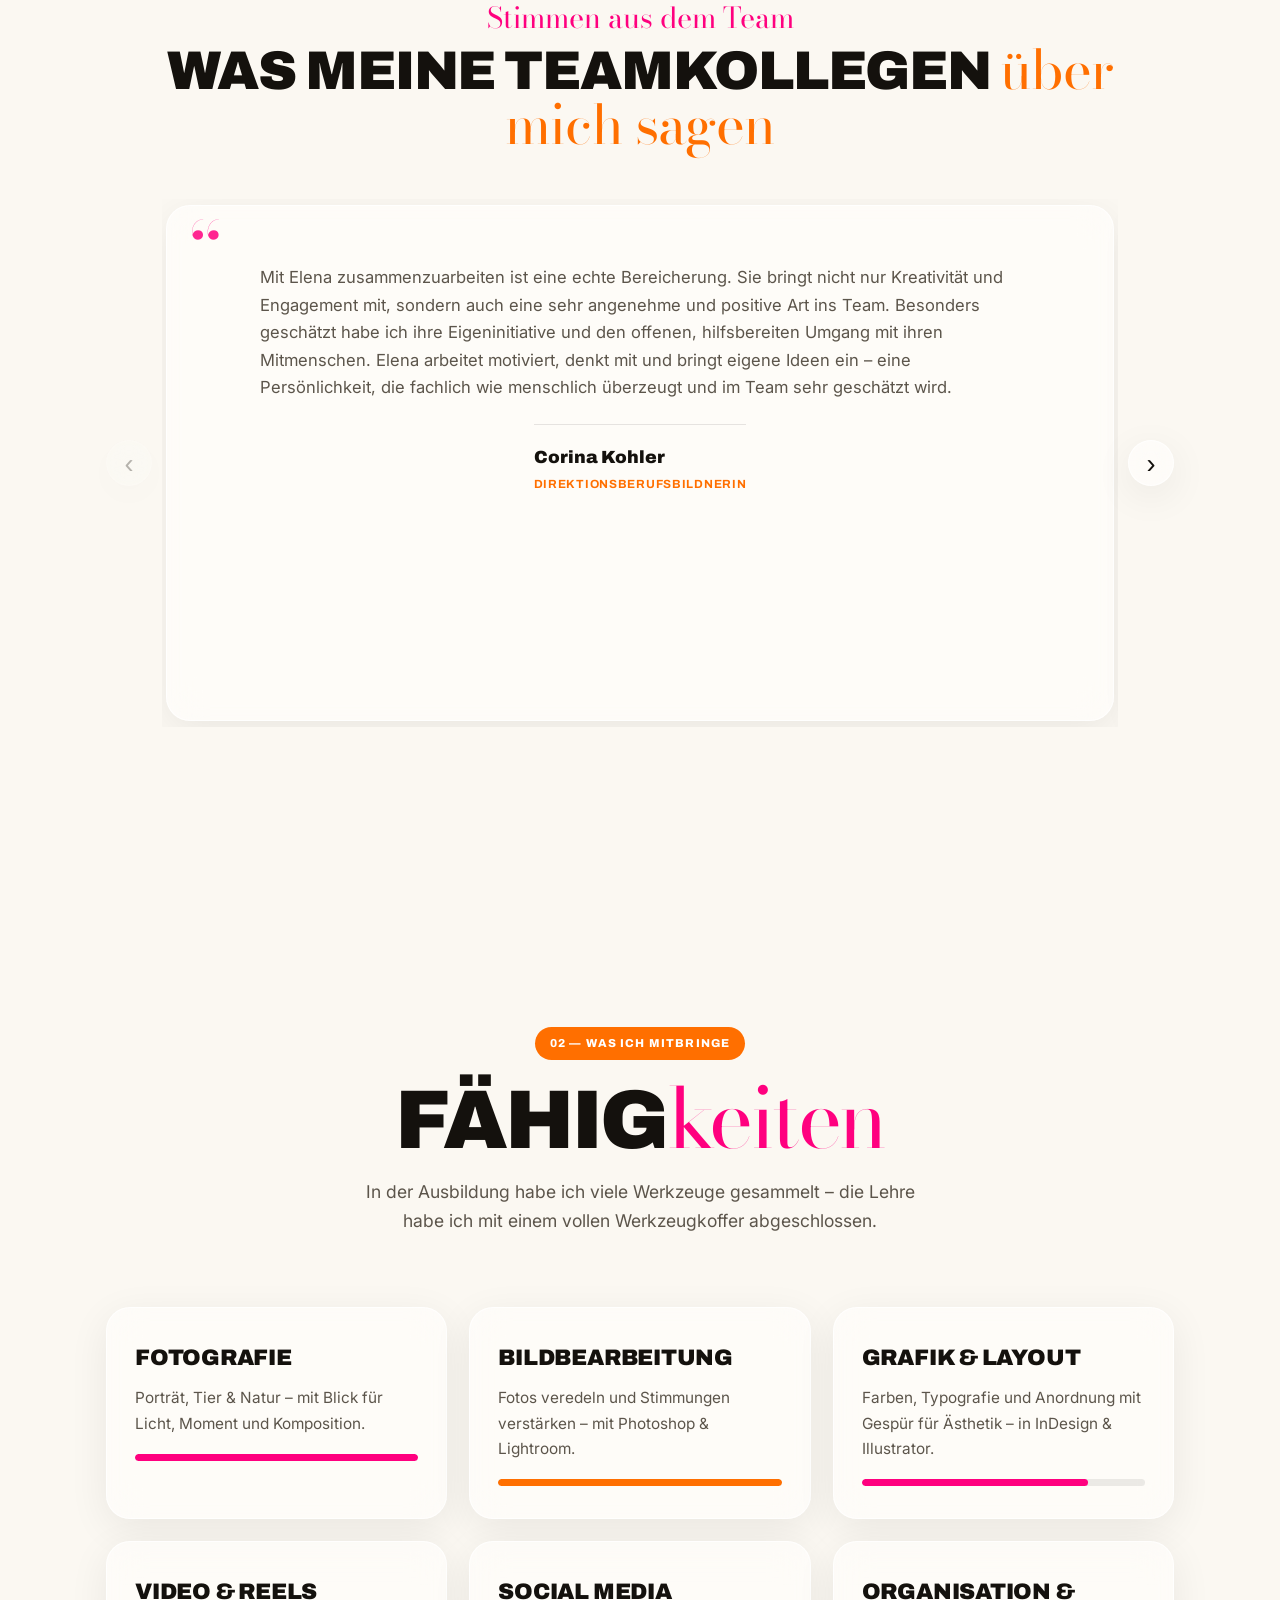
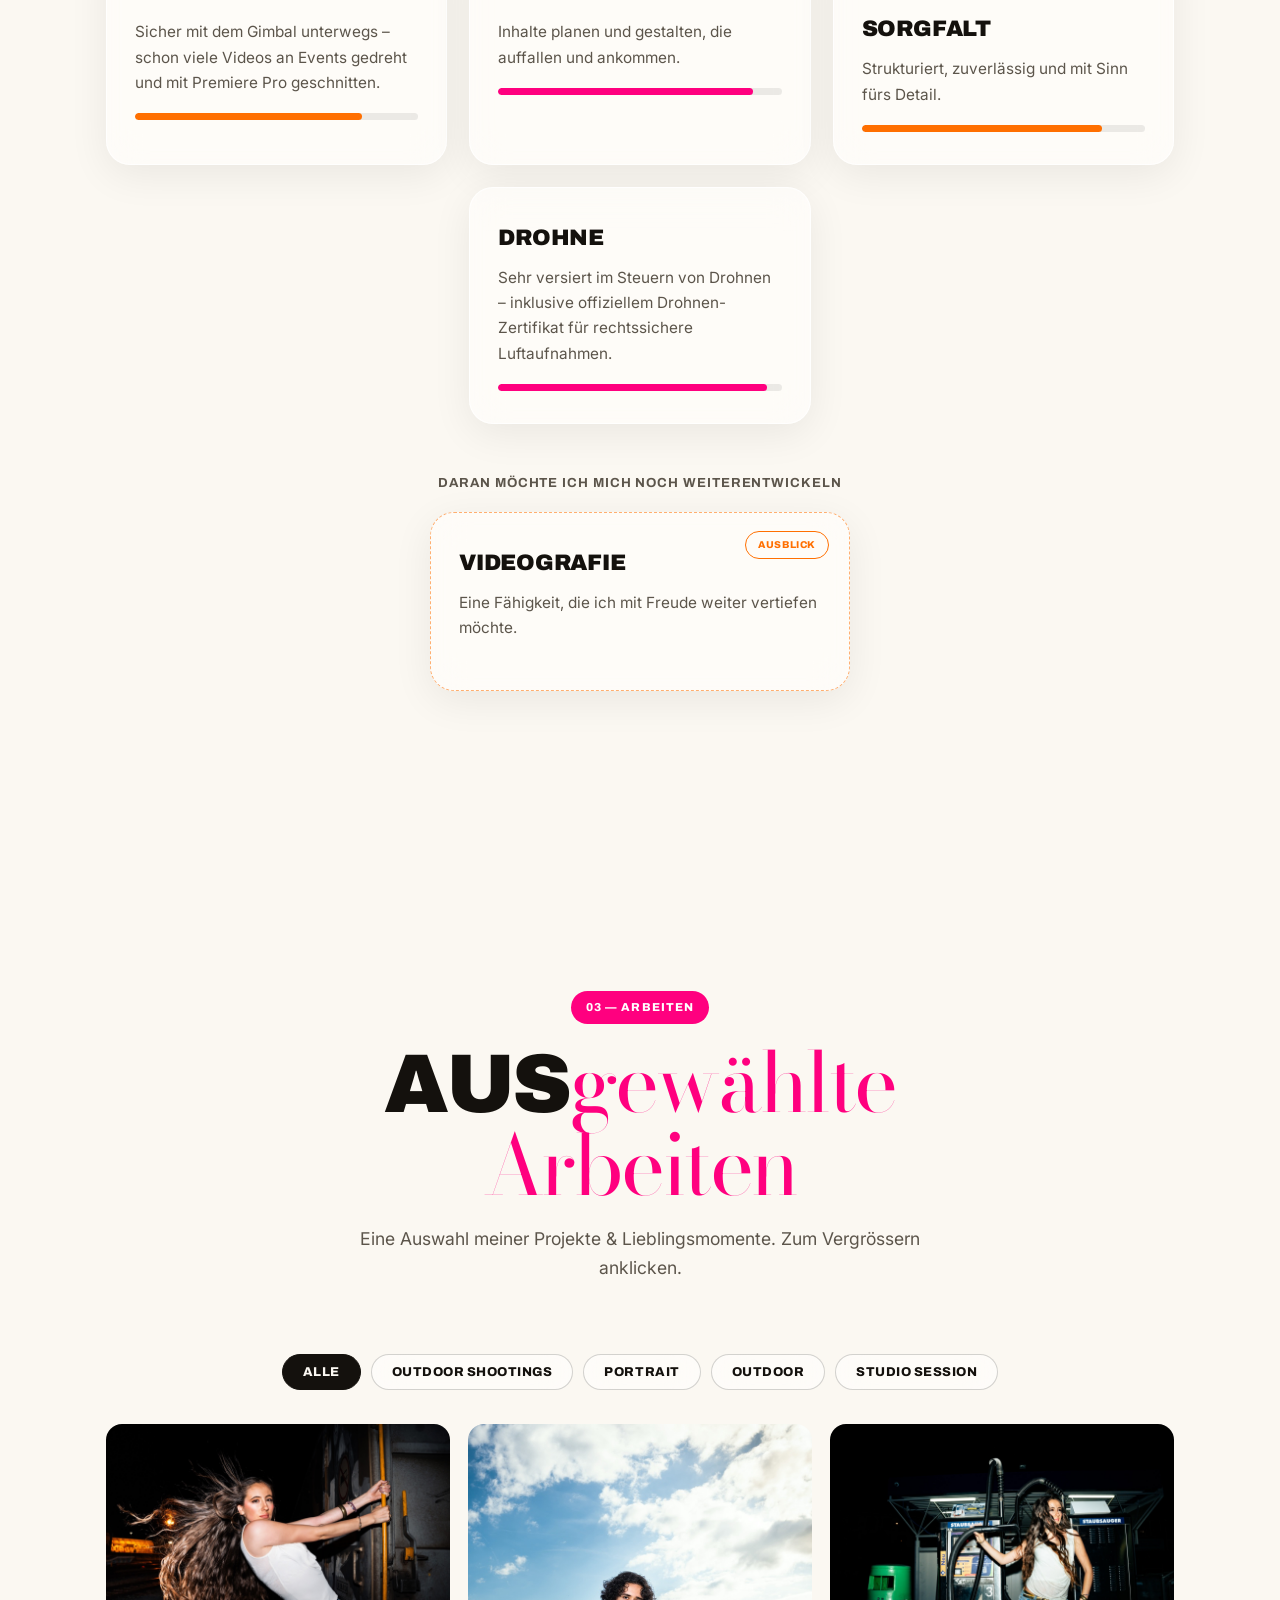
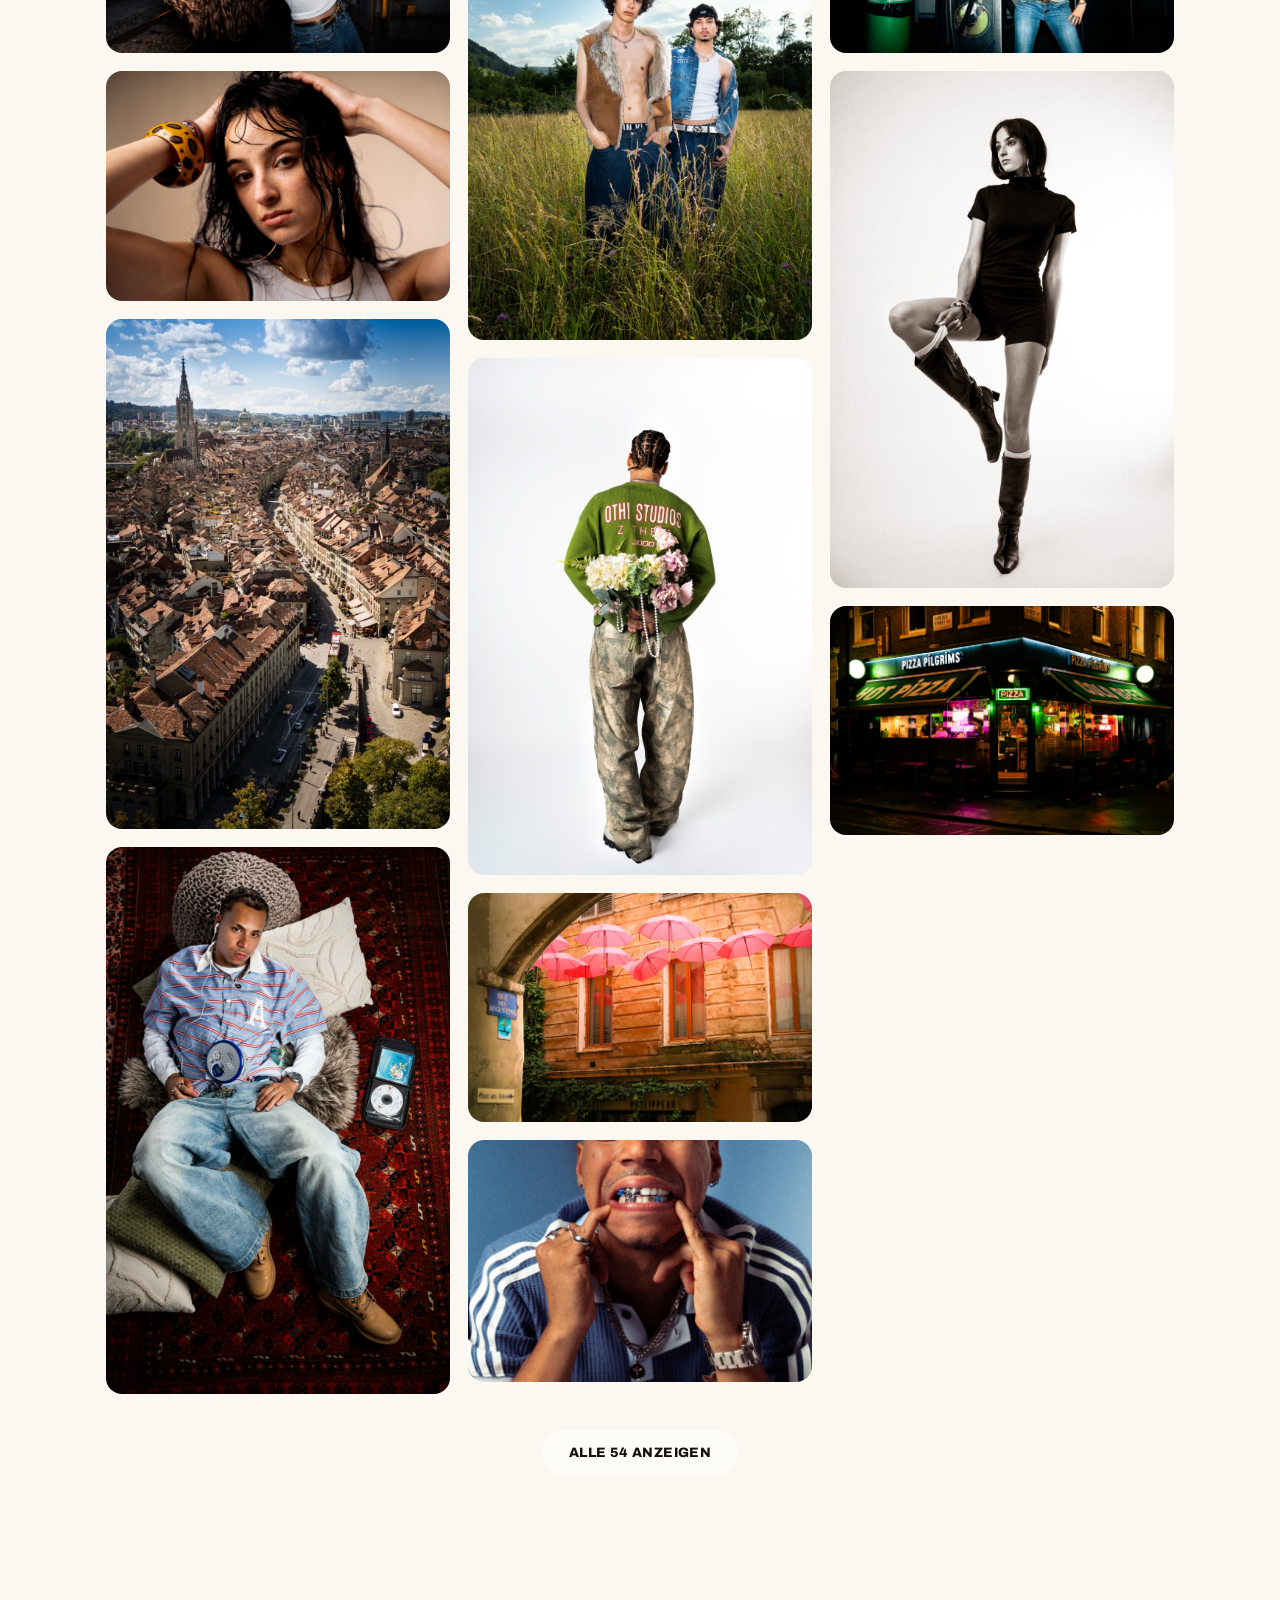
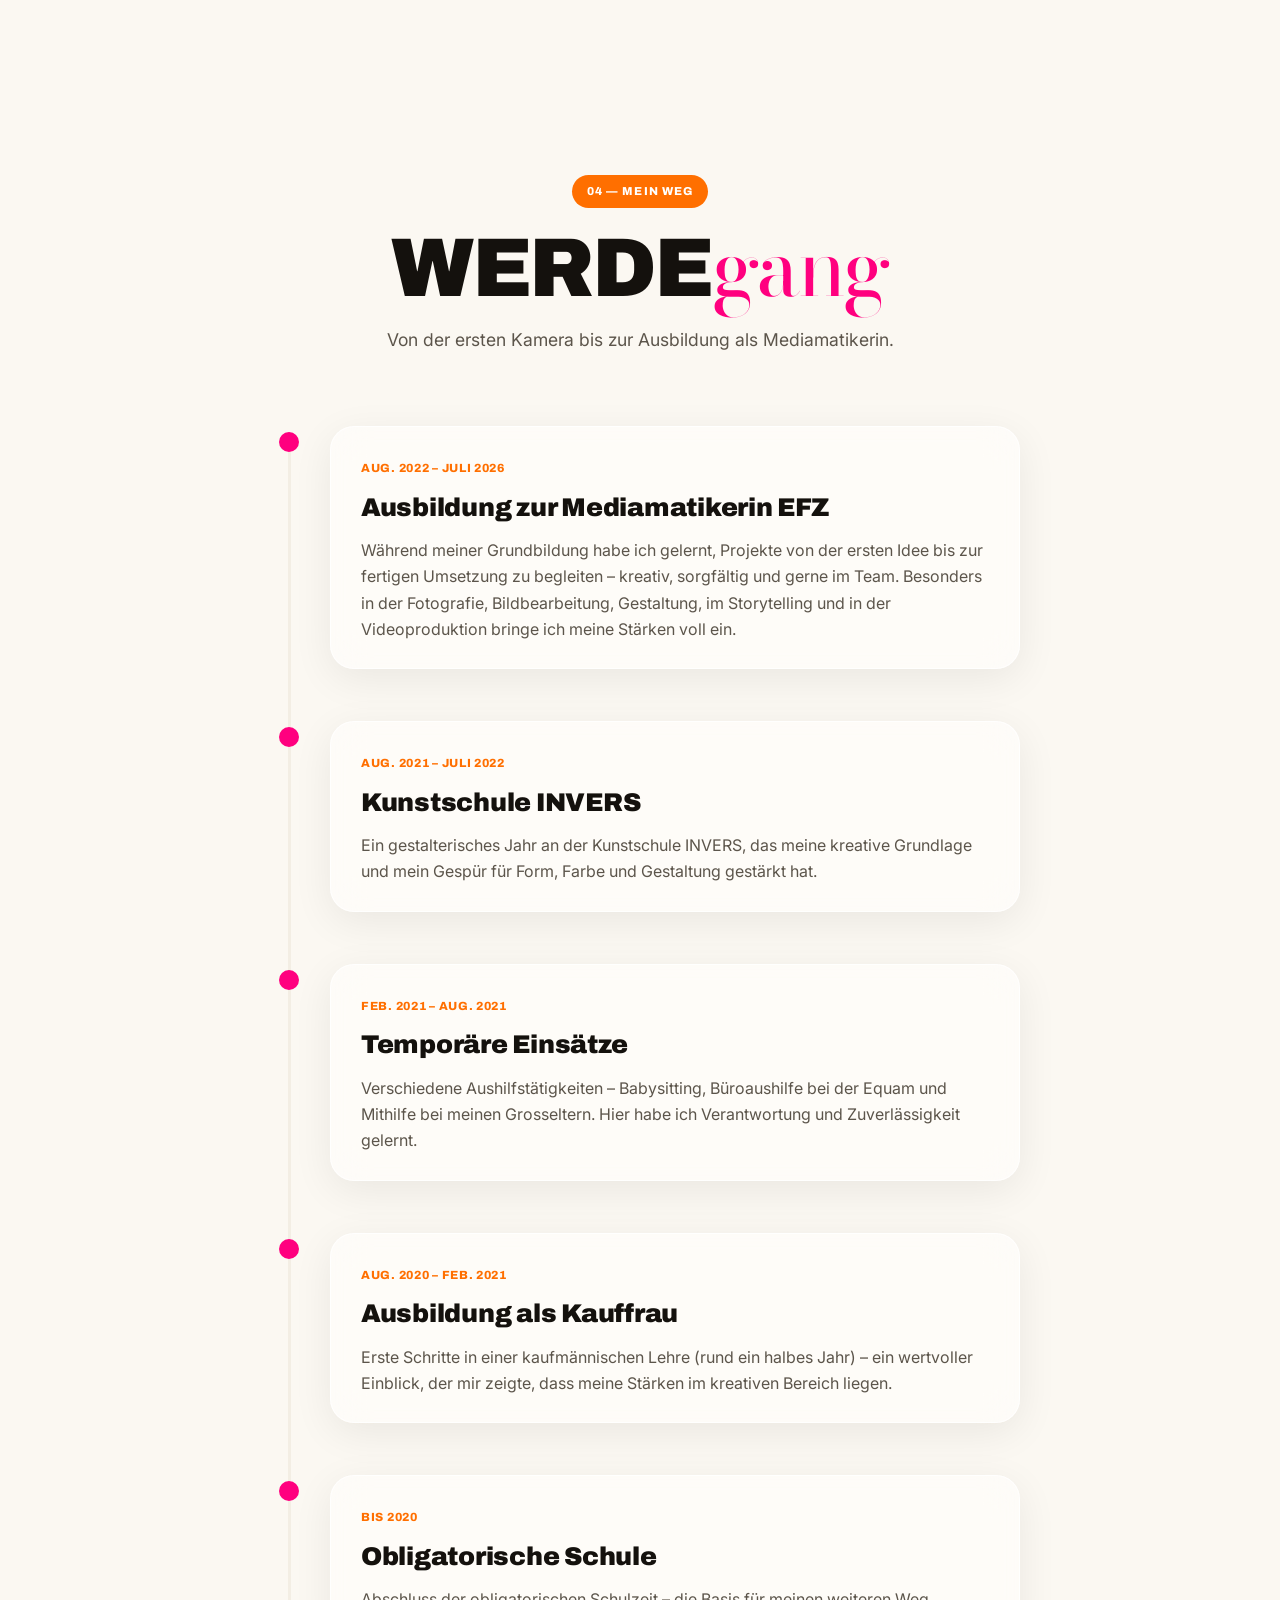
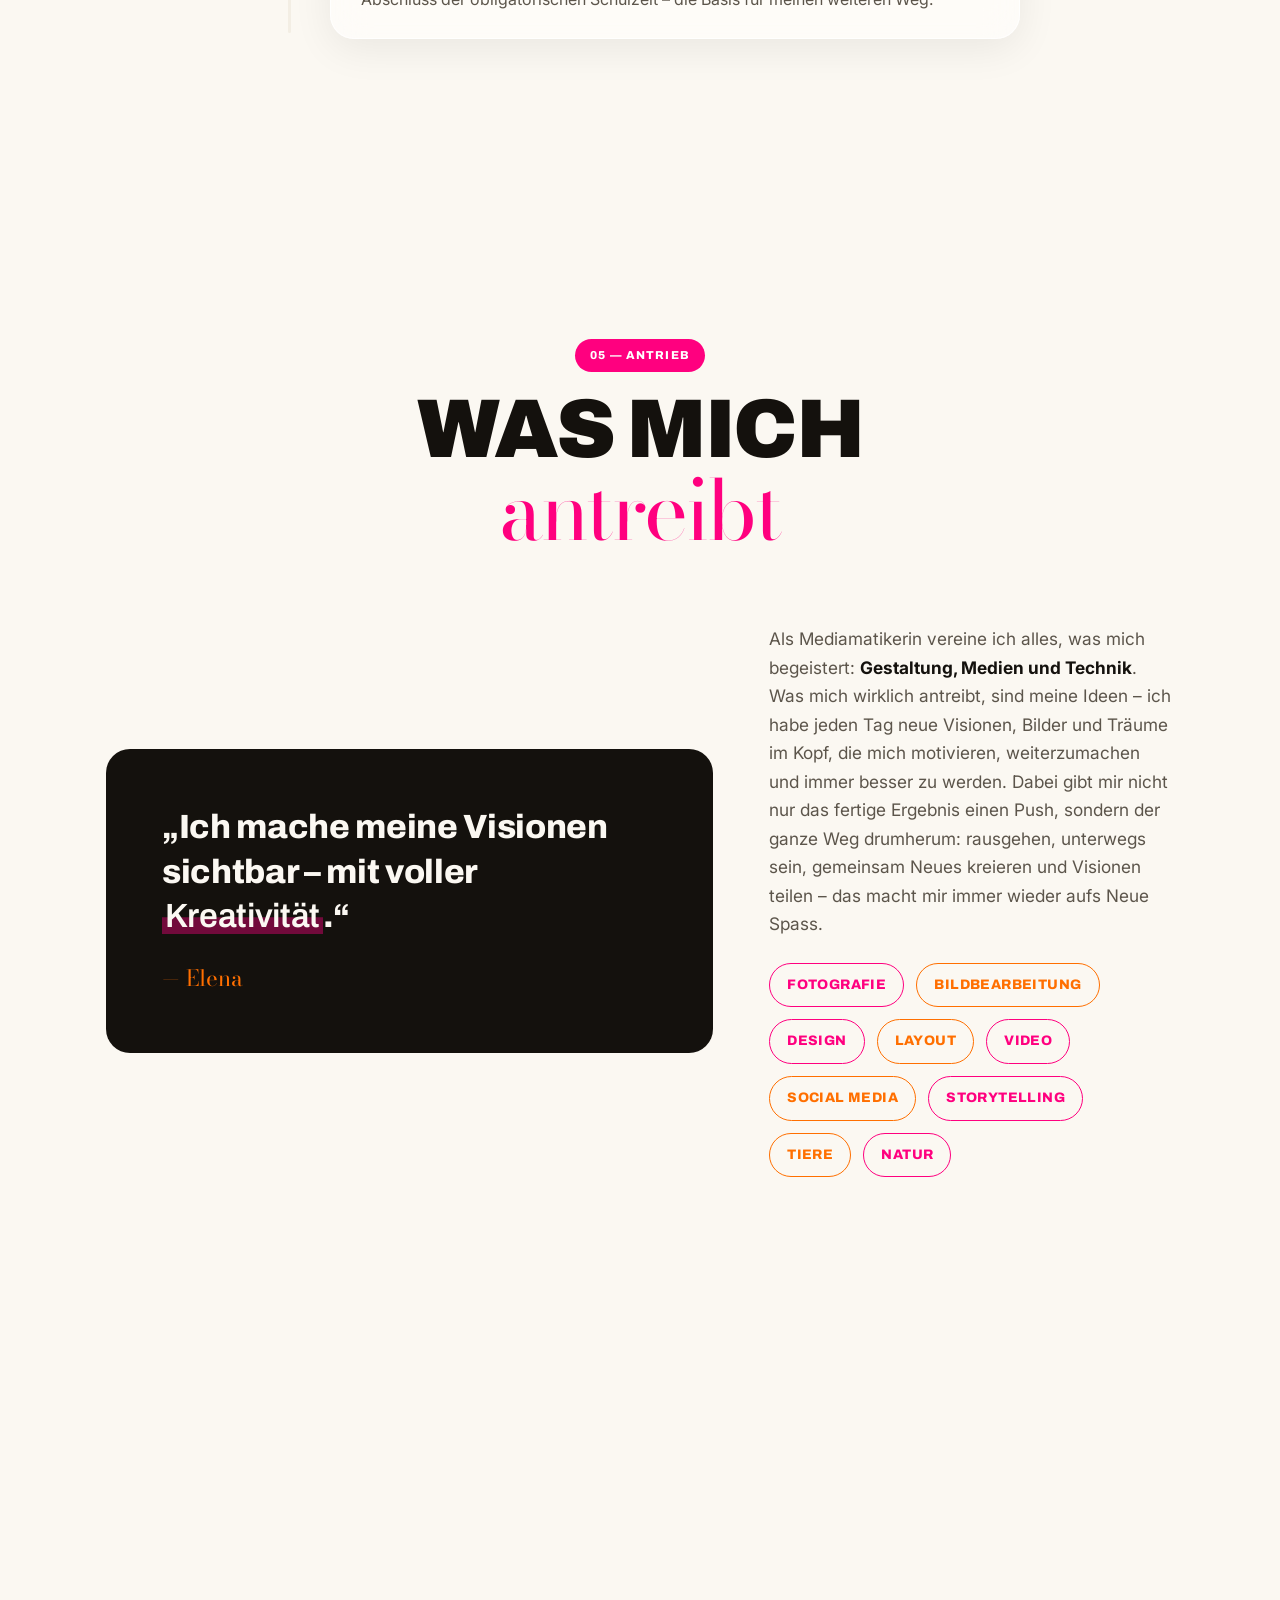
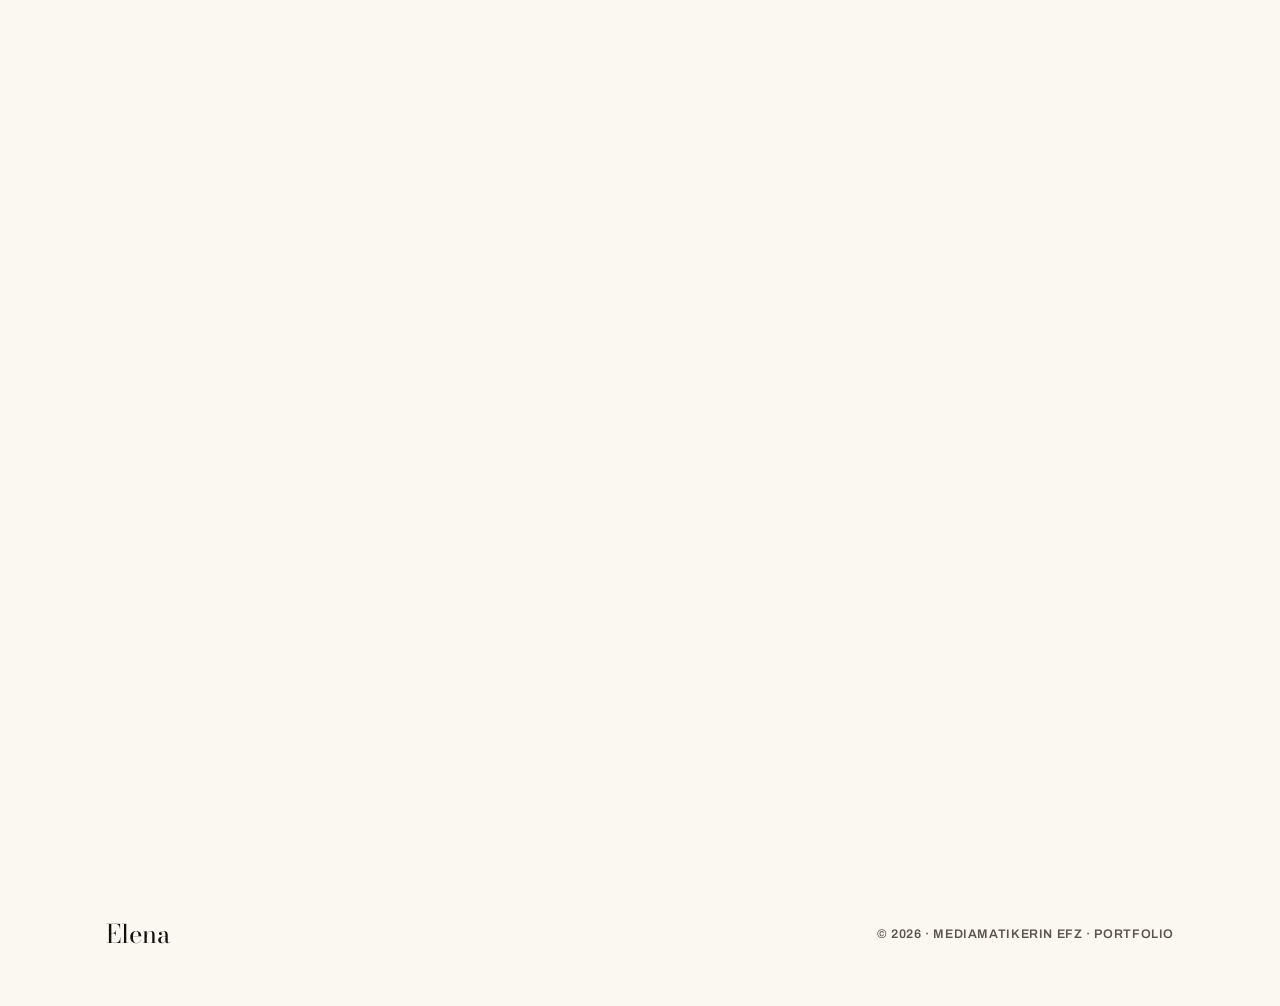
==== commit 6eb4ee9d: "Feinschliff: Fähigkeiten-Intro auf 'abgeschlossen', Keyword 'Praktikum' entfernt Co-Authored-By: Cla" ====
--- a/index.html
+++ b/index.html
@@ -7,7 +7,7 @@
 <!-- ============ SEO ============ -->
 <title>Elena – Mediamatikerin EFZ | Portfolio &amp; Bewerbung</title>
 <meta name="description" content="Portfolio von Elena, Mediamatikerin EFZ in der Schweiz. Fotografie, Gestaltung, Video und Social Media. Offen für eine neue Anstellung – Arbeiten, Werdegang und Lebenslauf auf einen Blick." />
-<meta name="keywords" content="Mediamatikerin, Mediamatiker EFZ, Portfolio, Fotografie, Grafik, Gestaltung, Social Media, Video, Bewerbung, Praktikum, Stelle, Schweiz" />
+<meta name="keywords" content="Mediamatikerin, Mediamatiker EFZ, Portfolio, Fotografie, Grafik, Gestaltung, Social Media, Video, Bewerbung, Stelle, Anstellung, Schweiz" />
 <meta name="author" content="Elena" />
 <meta name="robots" content="index, follow" />
 <meta name="theme-color" content="#ff007f" />
@@ -277,7 +277,7 @@
     <div class="section__head reveal">
       <span class="tag tag--orange">02 — Was ich mitbringe</span>
       <h2 class="section__title" id="skills-title">Fähig<em>keiten</em></h2>
-      <p class="section__sub">In der Ausbildung habe ich viele Werkzeuge gesammelt – damit ich die Lehre nun mit einem vollen Werkzeugkoffer verlassen kann.</p>
+      <p class="section__sub">In der Ausbildung habe ich viele Werkzeuge gesammelt – die Lehre habe ich mit einem vollen Werkzeugkoffer abgeschlossen.</p>
     </div>
 
     <!-- Können-Balken (--lvl) gerne an deine Einschätzung anpassen -->
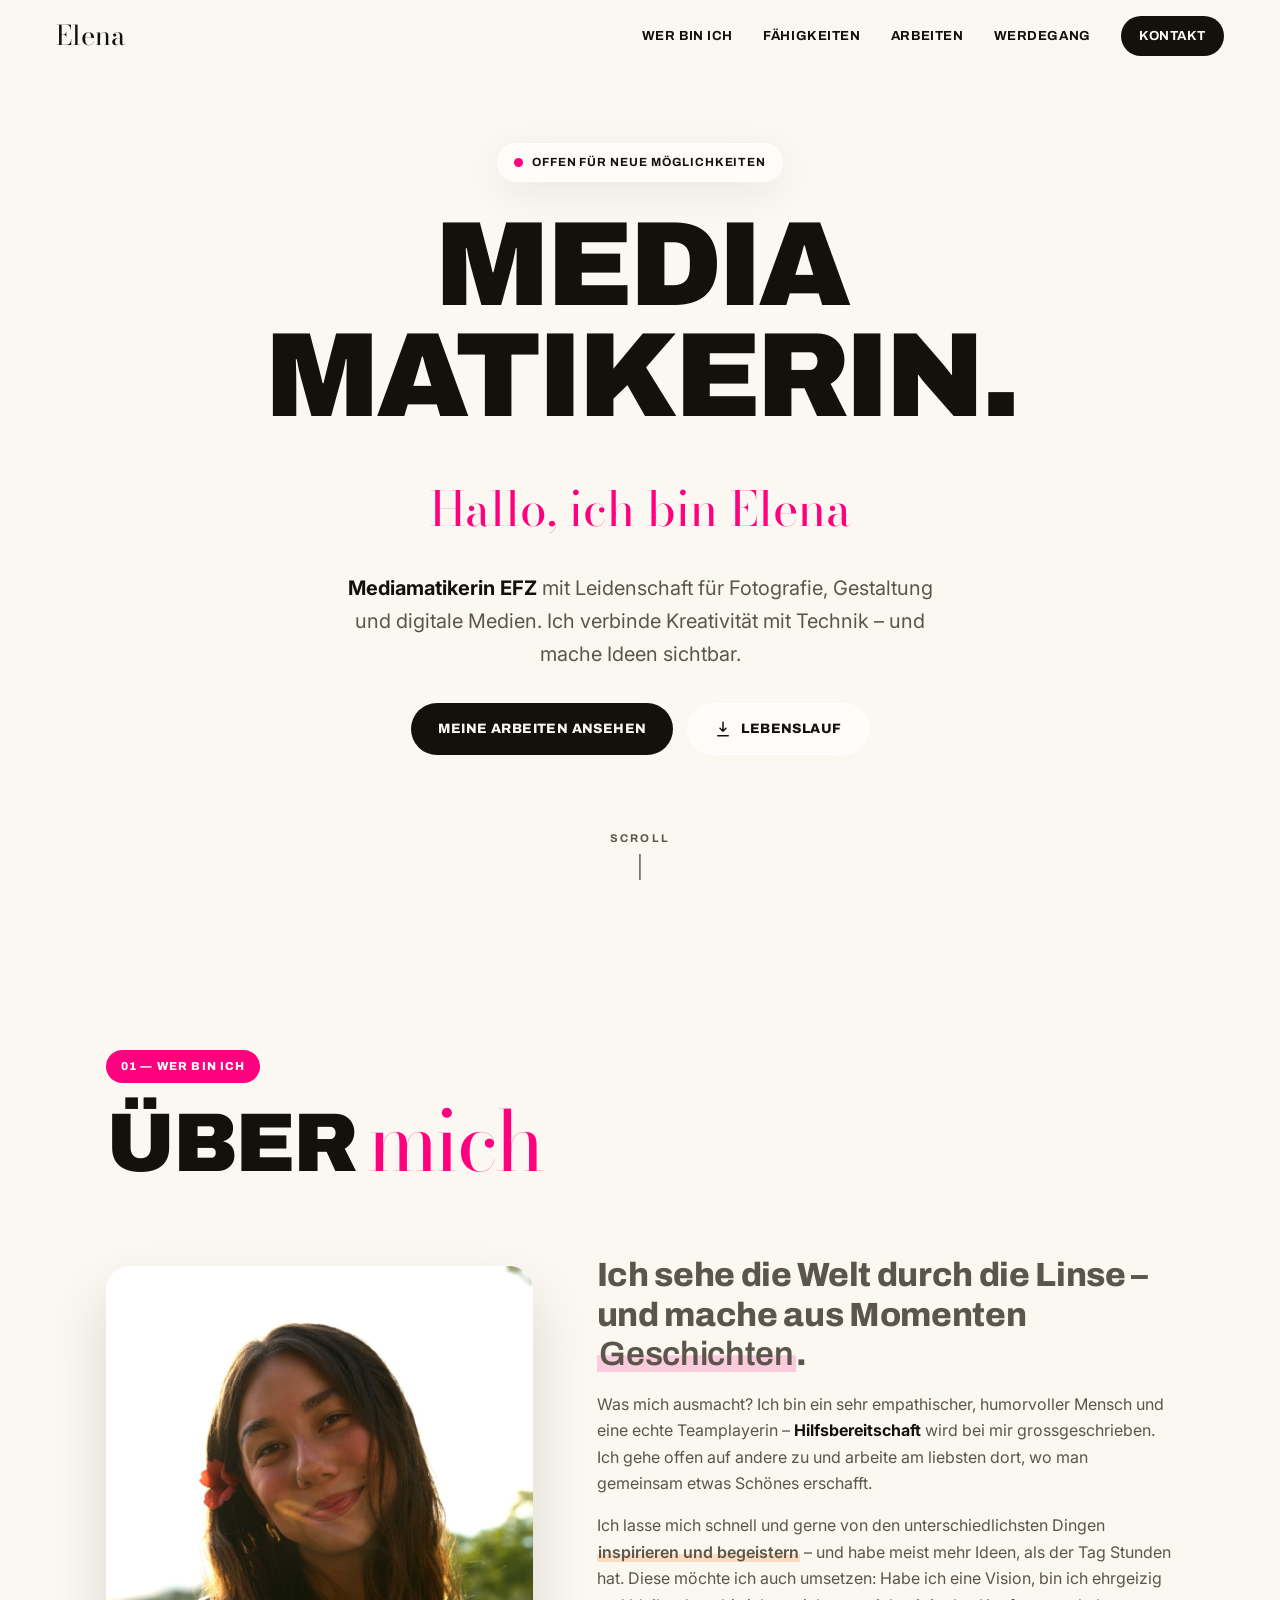
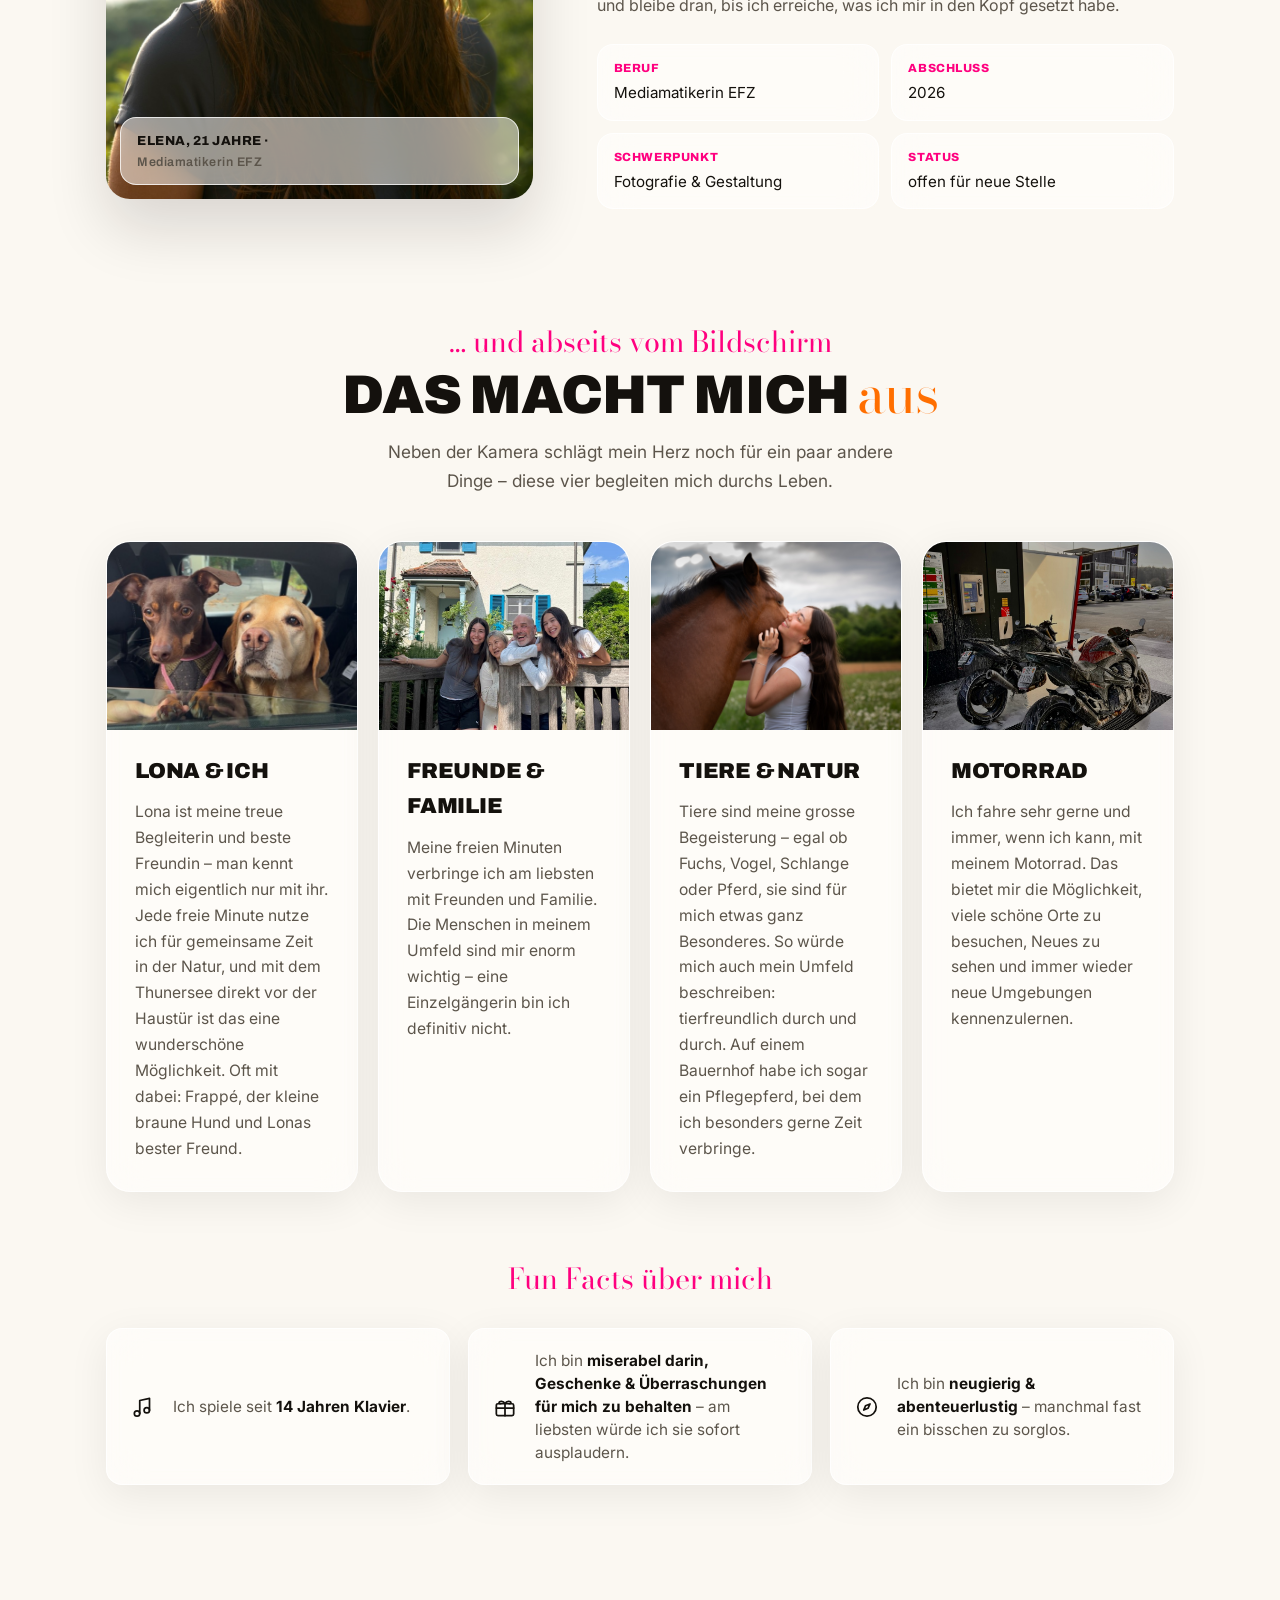
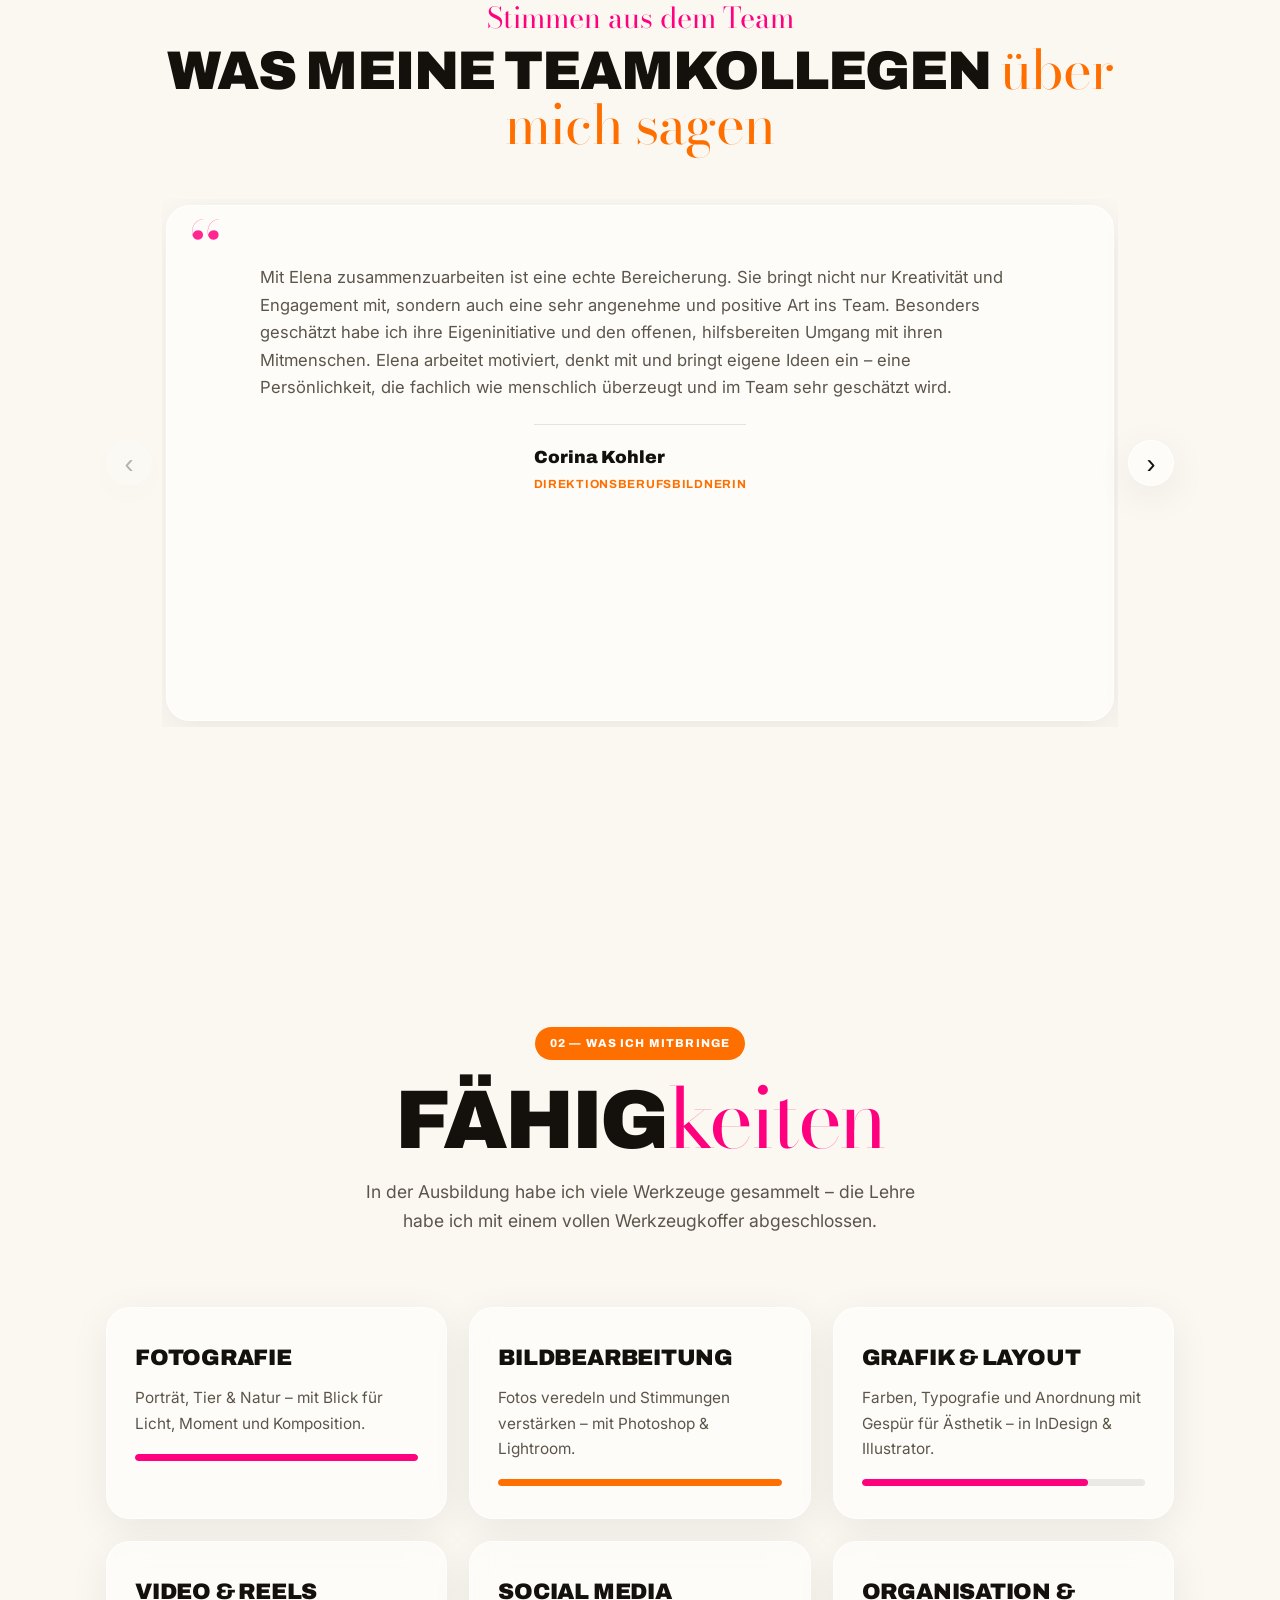
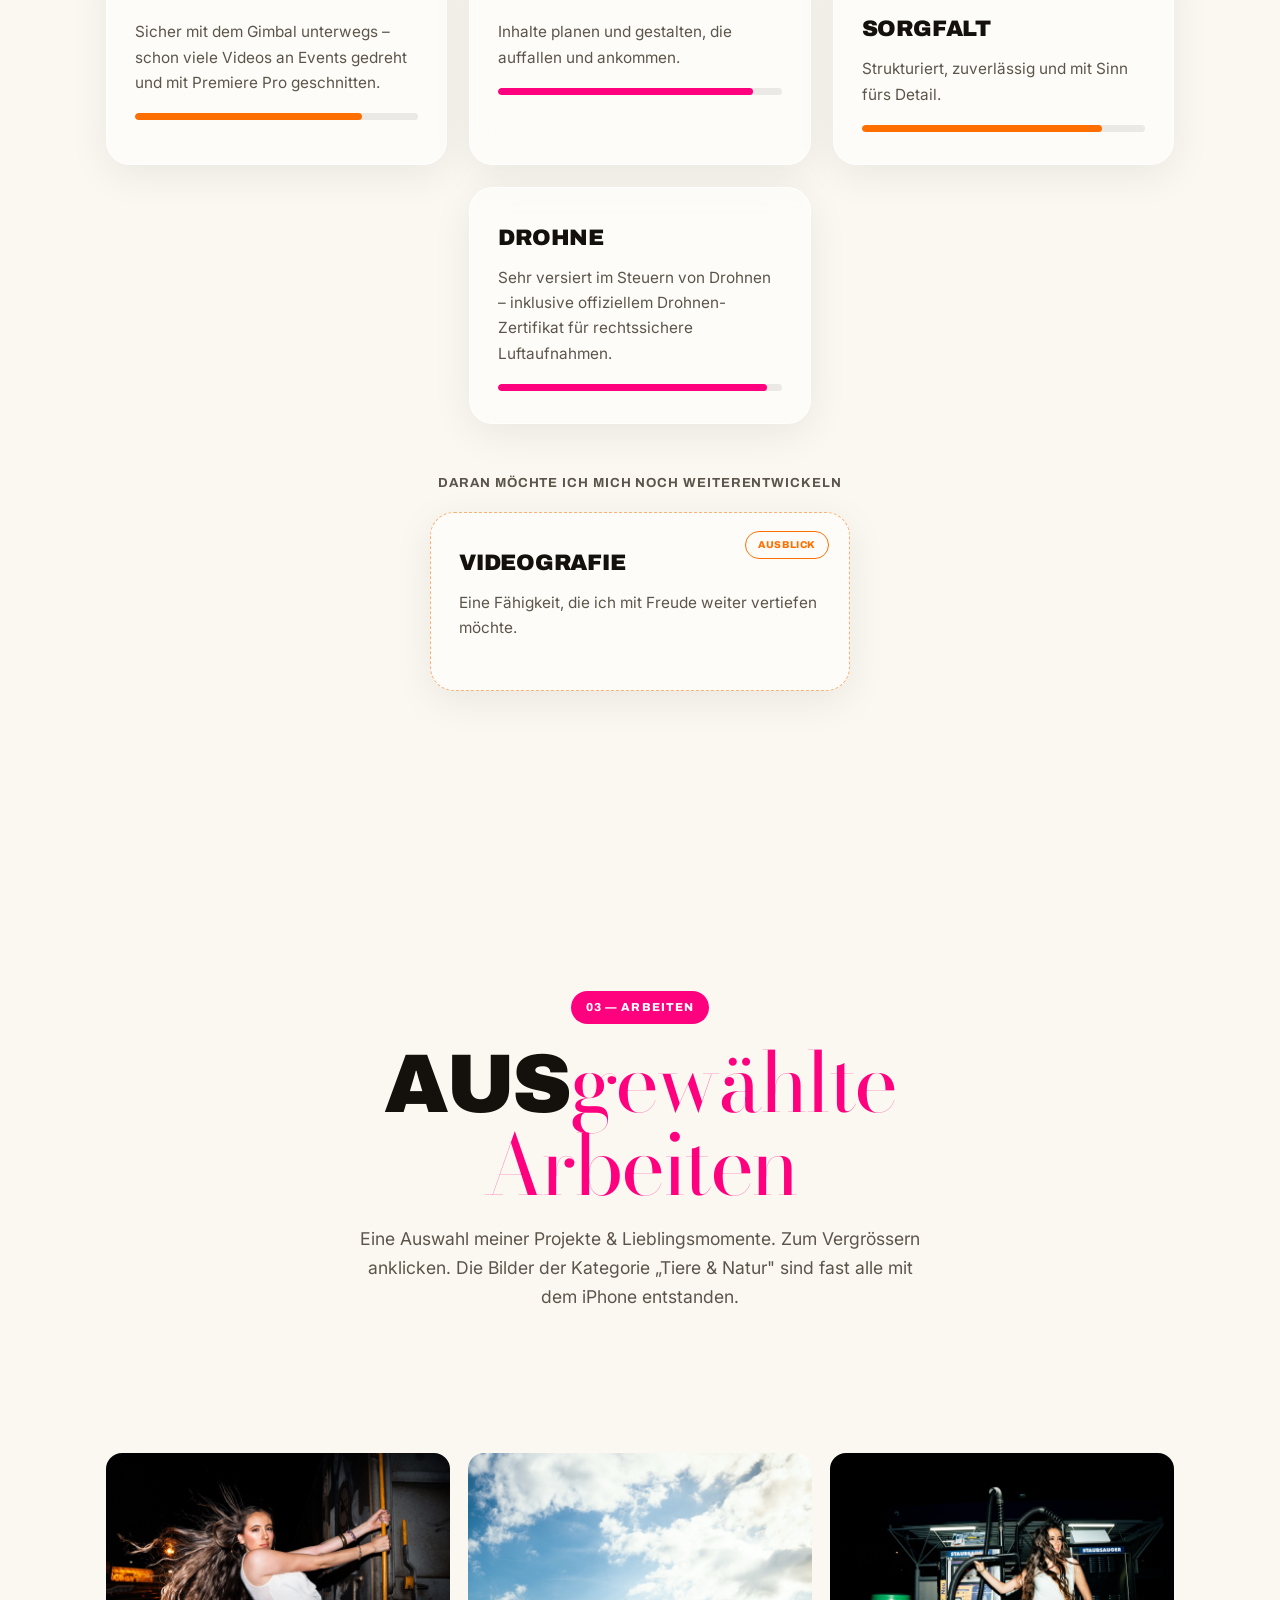
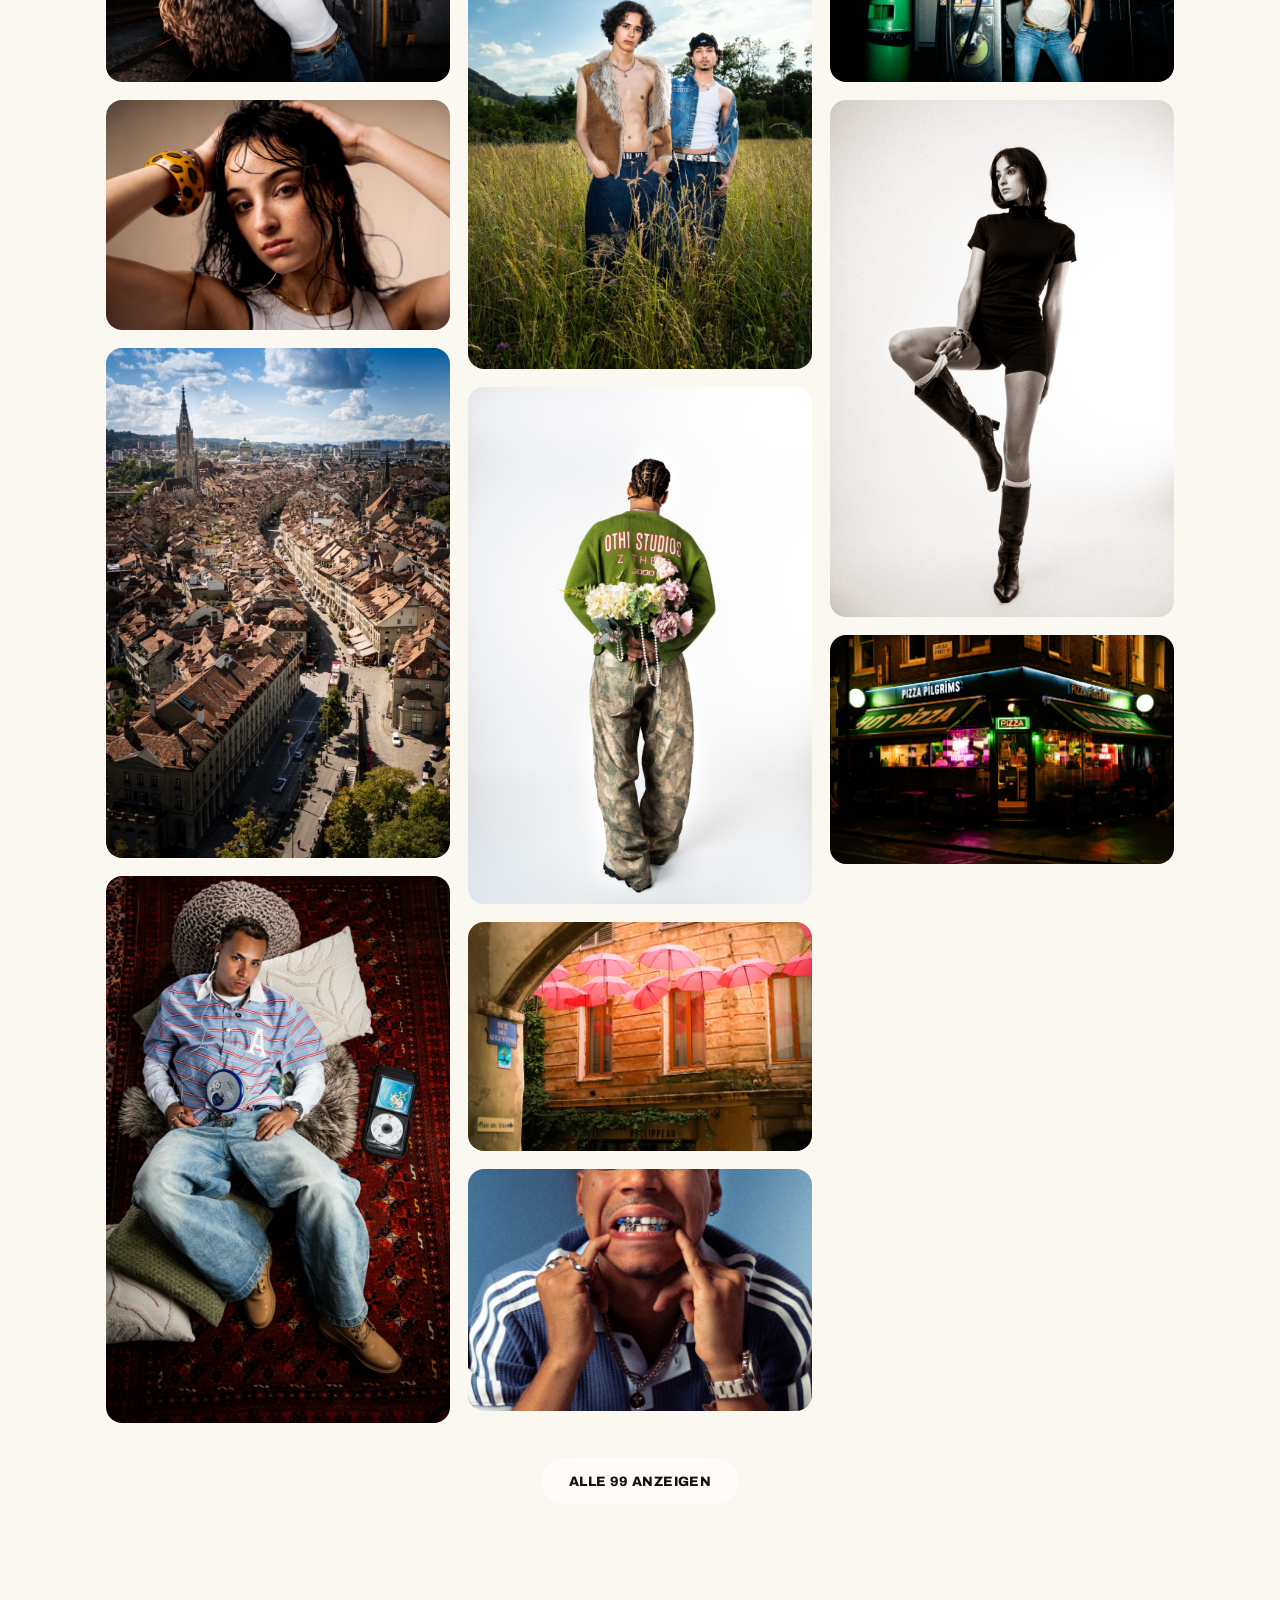
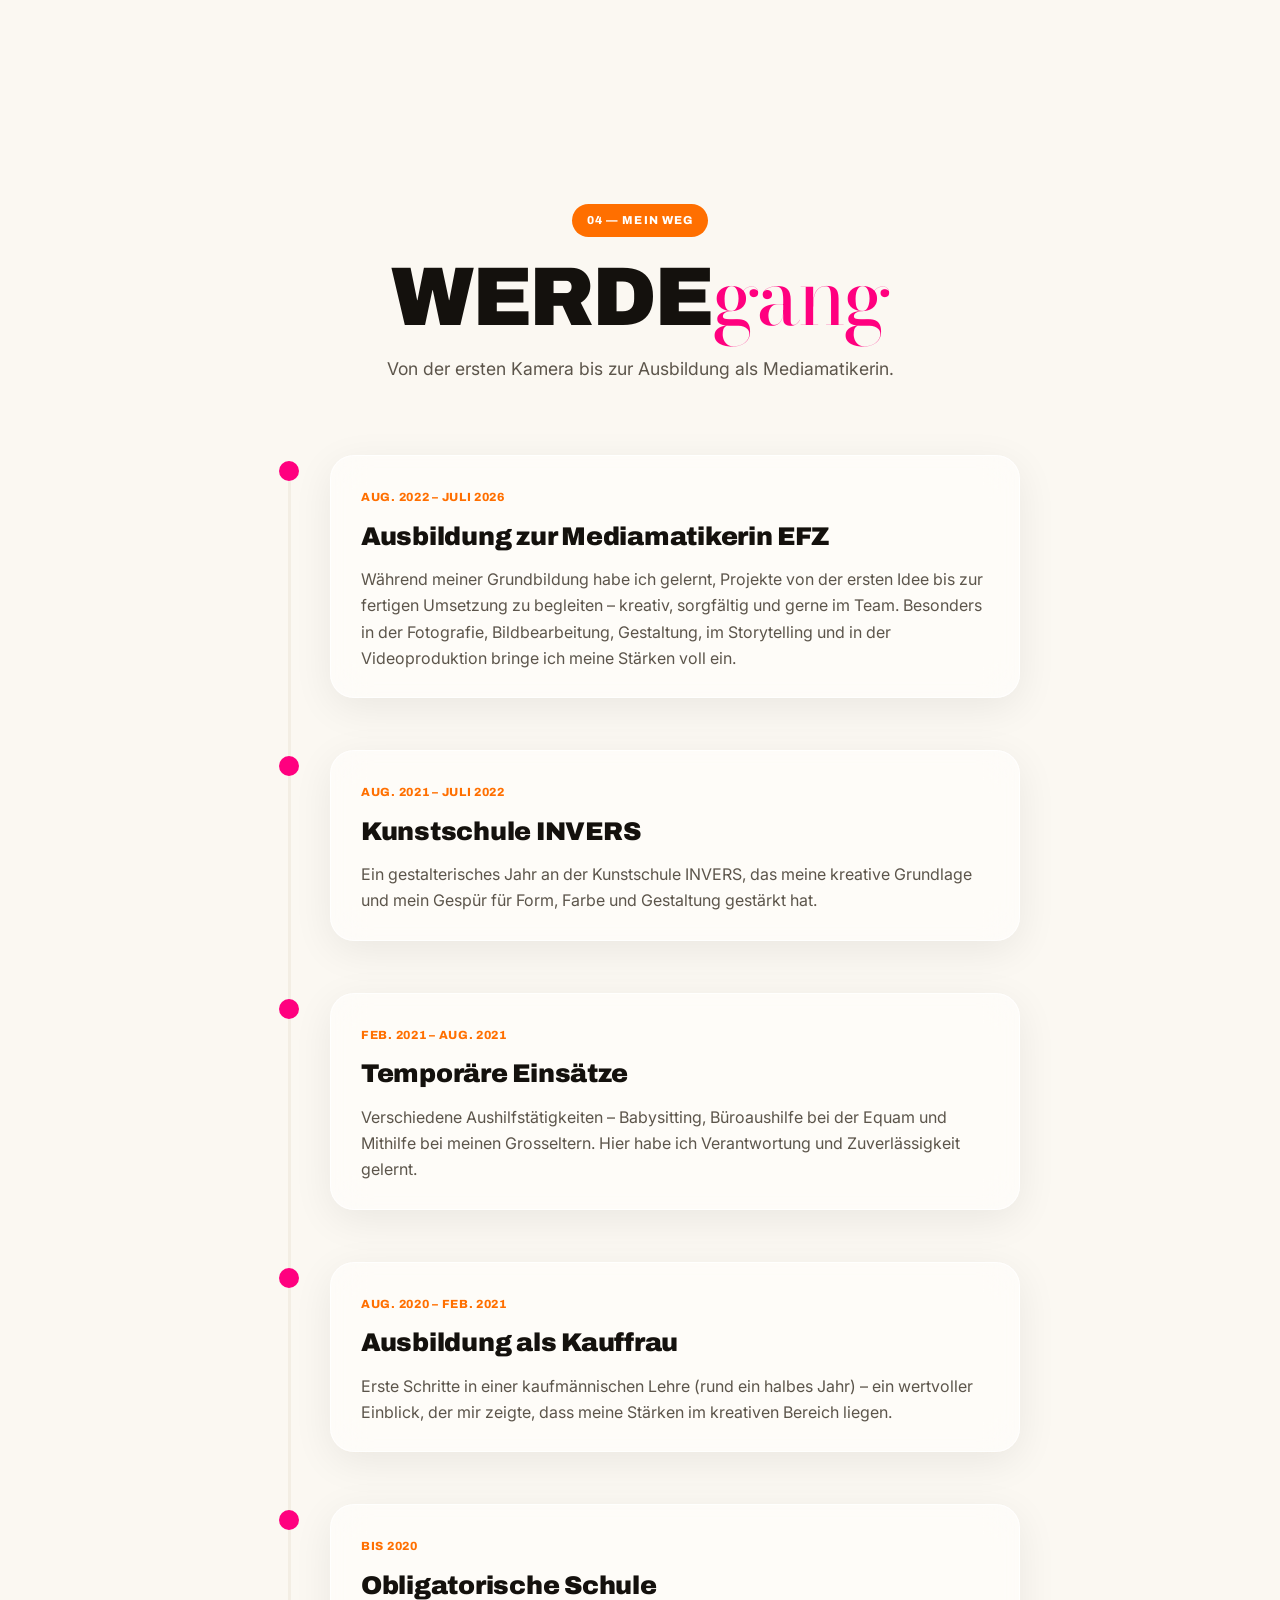
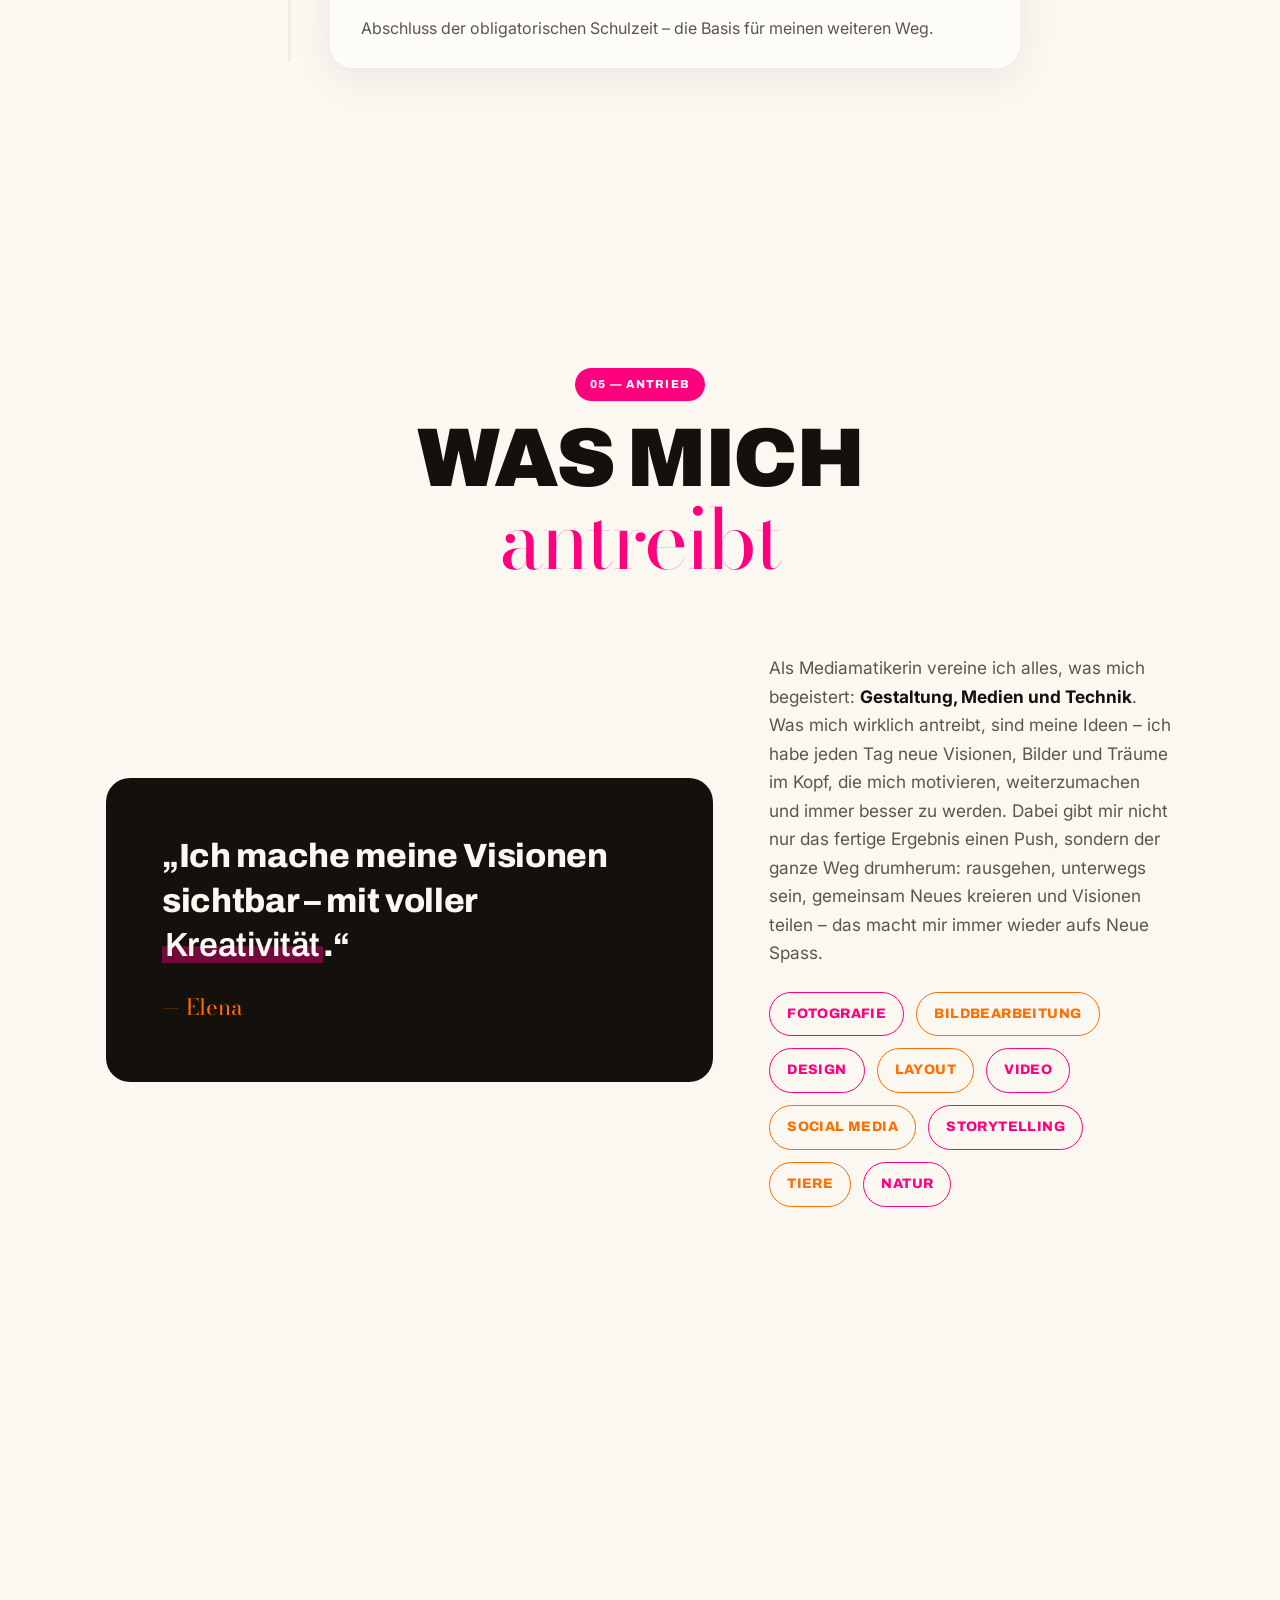
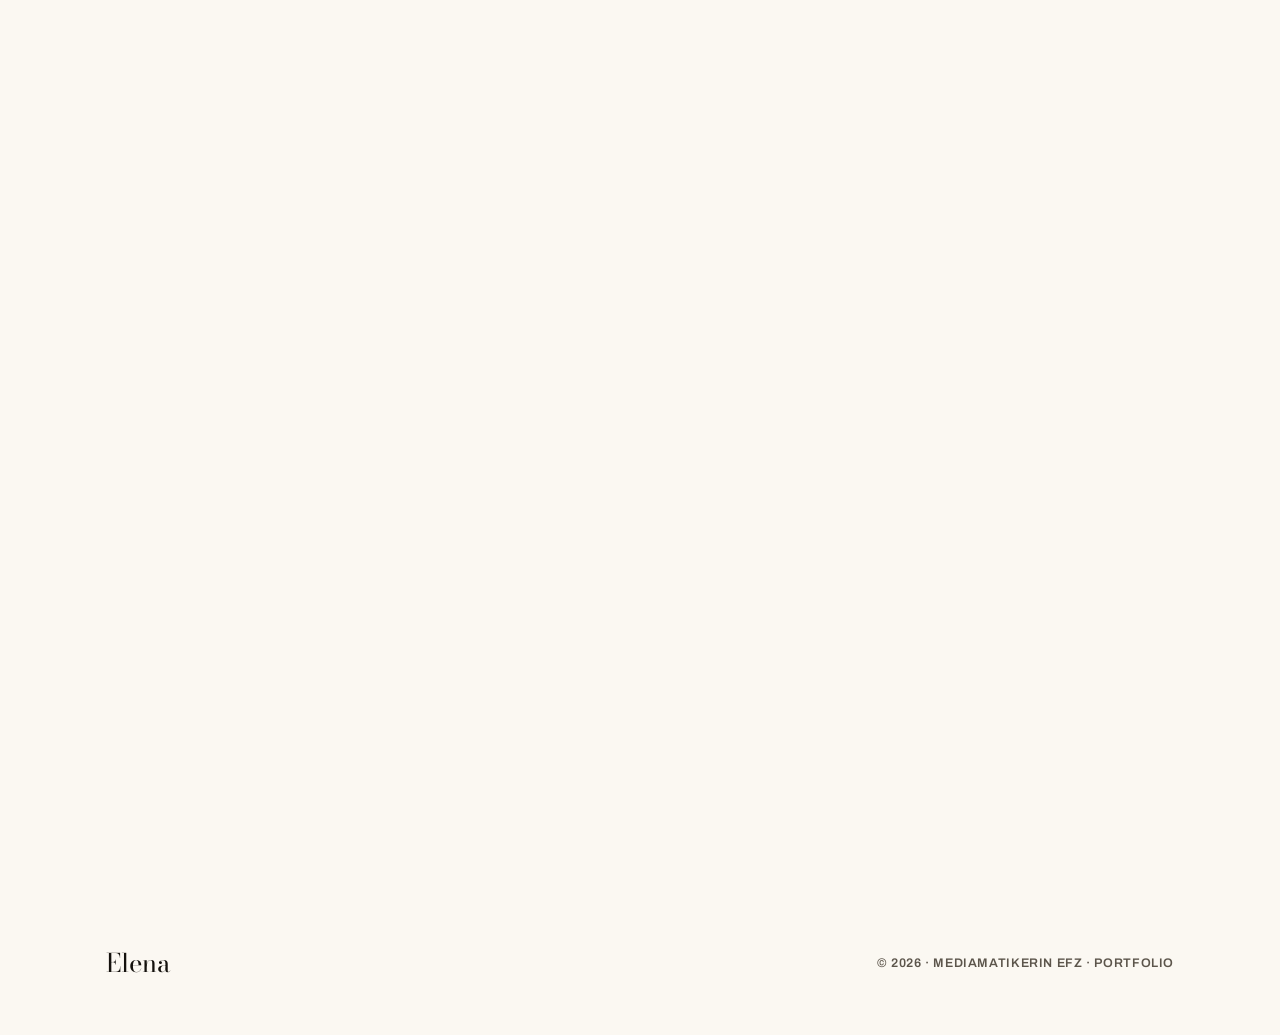
==== commit 5f19d637: "Galerie: neue Kategorie 'Tiere & Natur' mit 45 iPhone-Fotos (31 Tierwelt, 14 Natur) + Bemerkung Co-A" ====
--- a/index.html
+++ b/index.html
@@ -340,7 +340,7 @@
     <div class="section__head reveal">
       <span class="tag tag--pink">03 — Arbeiten</span>
       <h2 class="section__title" id="gallery-title">Aus<em>gewählte Arbeiten</em></h2>
-      <p class="section__sub">Eine Auswahl meiner Projekte &amp; Lieblingsmomente. Zum Vergrössern anklicken.</p>
+      <p class="section__sub">Eine Auswahl meiner Projekte &amp; Lieblingsmomente. Zum Vergrössern anklicken. Die Bilder der Kategorie „Tiere &amp; Natur" sind fast alle mit dem iPhone entstanden.</p>
     </div>
 
     <!-- Filter-Buttons & Kacheln werden automatisch aus projekte.js erzeugt -->
@@ -503,7 +503,7 @@
     <button class="lightbox__nav lightbox__nav--next" id="lightboxNext" aria-label="Nächstes Bild">&#8250;</button>
   </div>
 
-  <script src="projekte.js?v=15"></script>
+  <script src="projekte.js?v=16"></script>
   <script src="script.js?v=6"></script>
 
   <!-- Vercel Web Analytics (für statische Seiten) -->
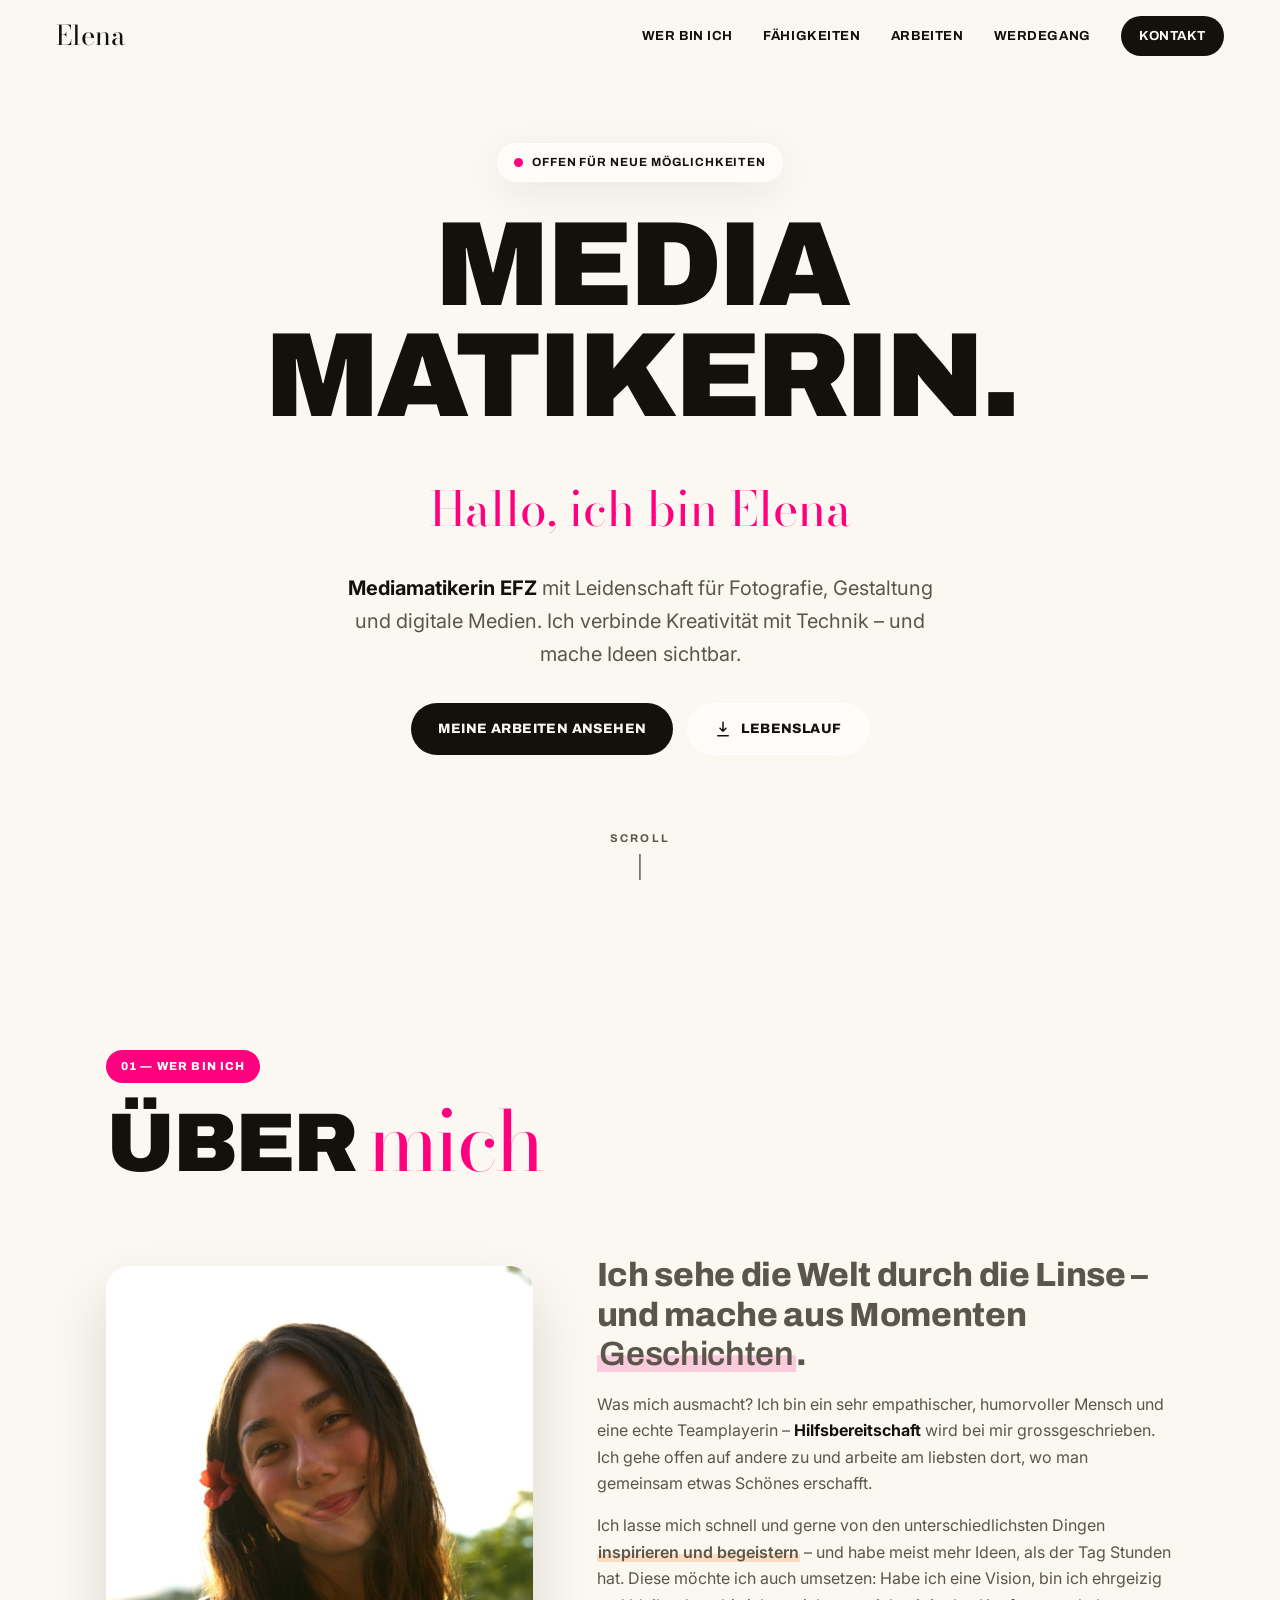
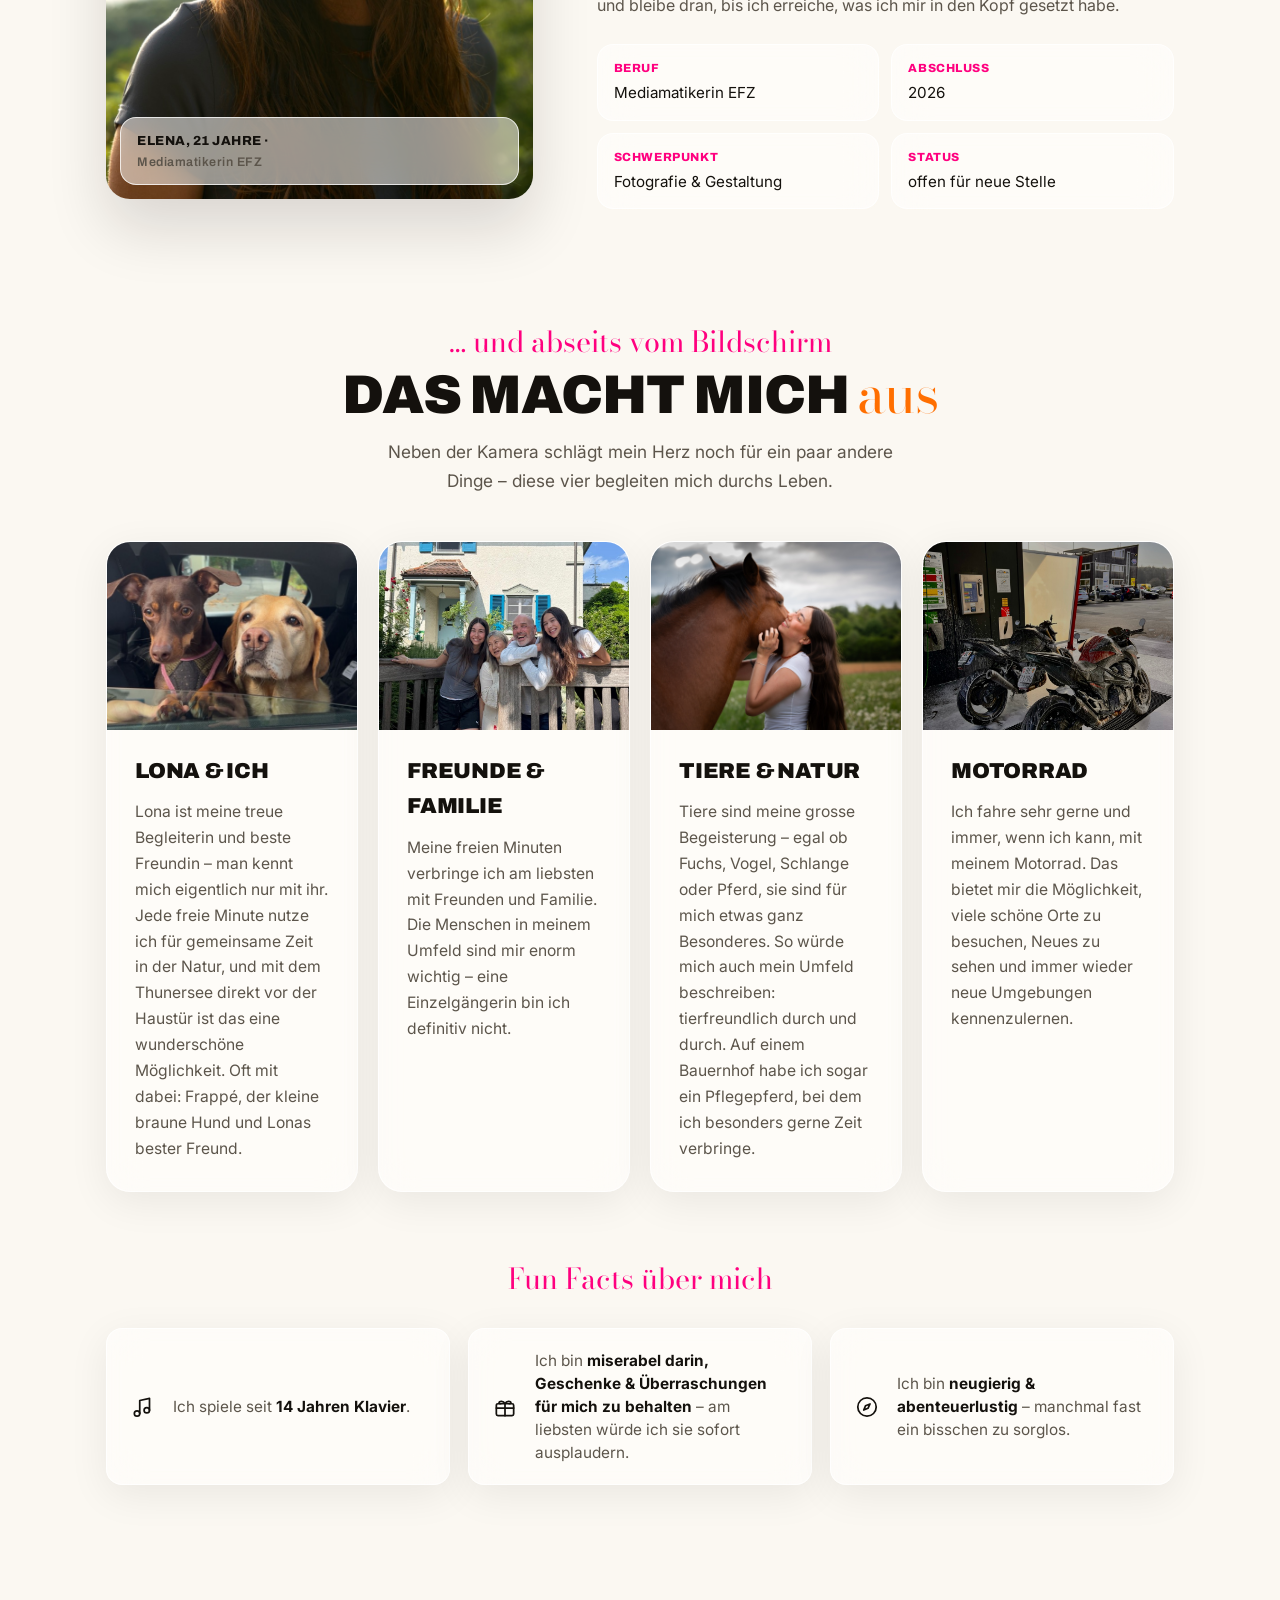
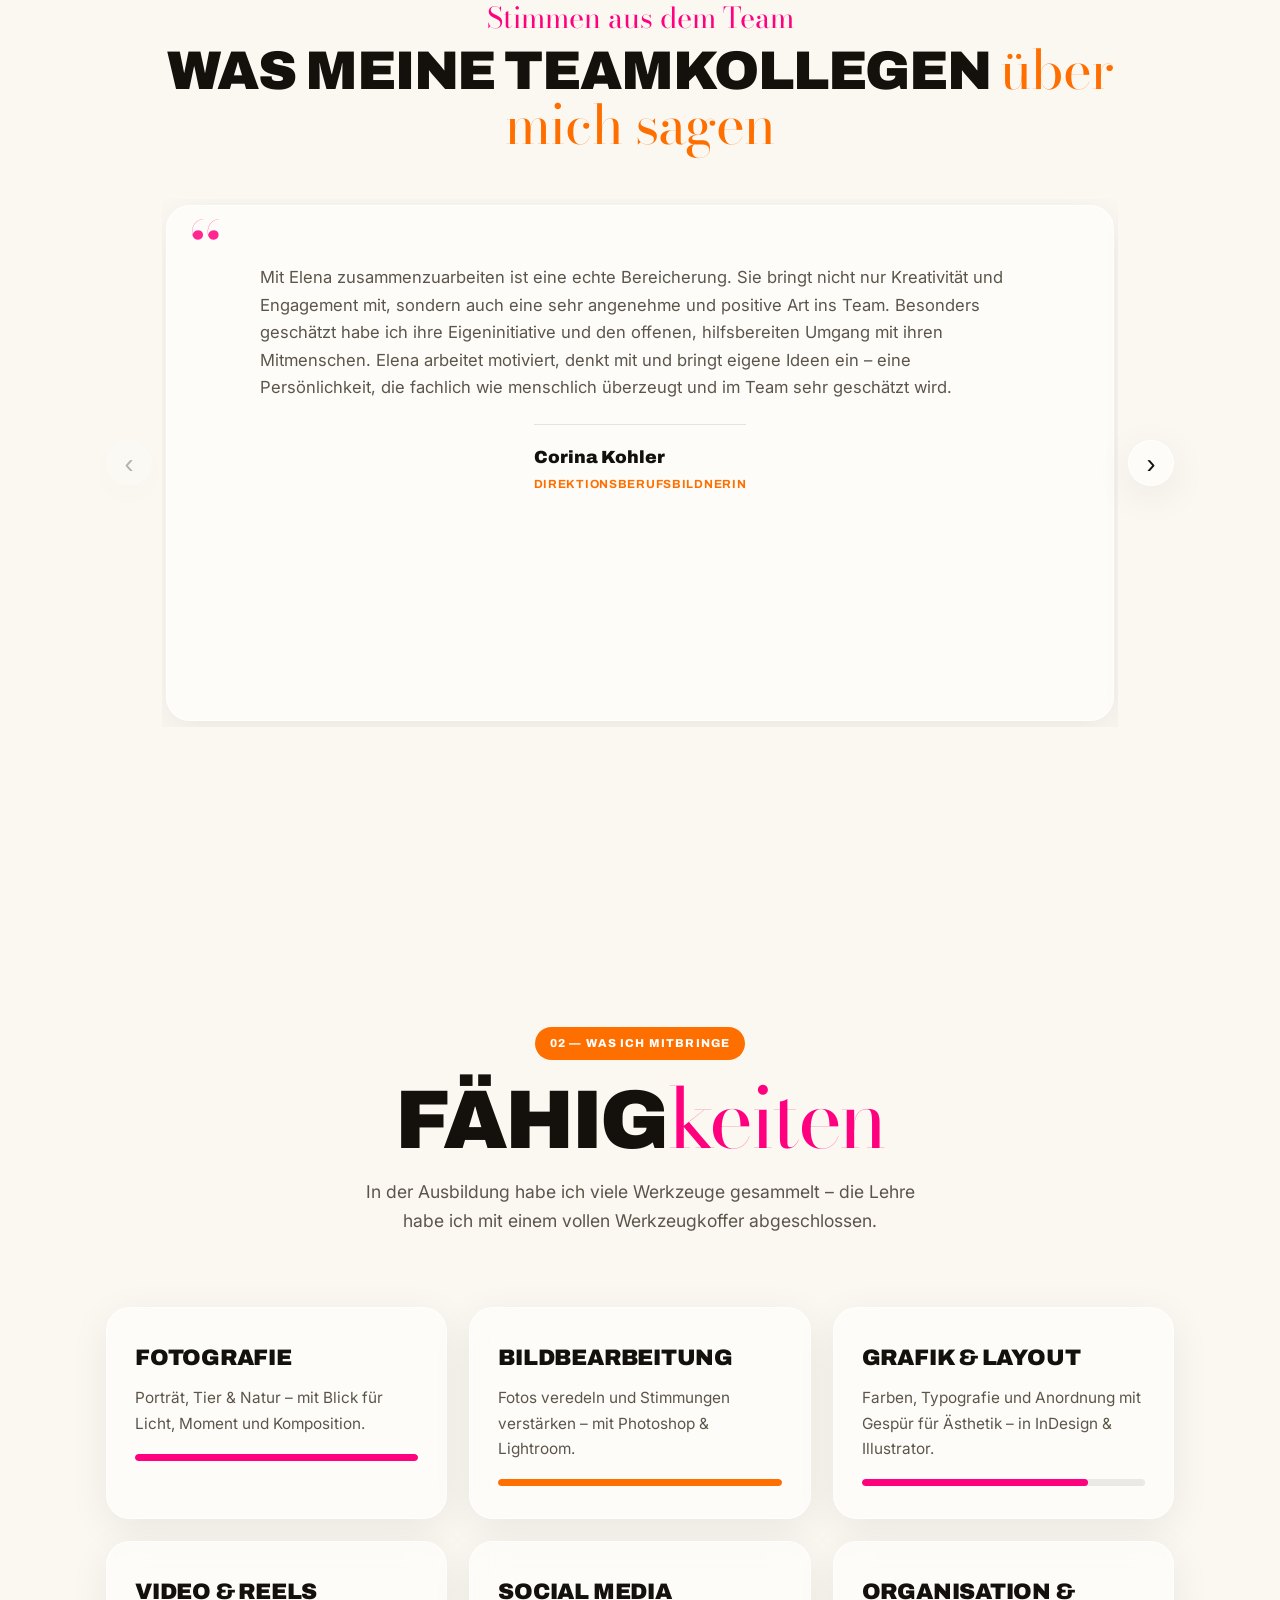
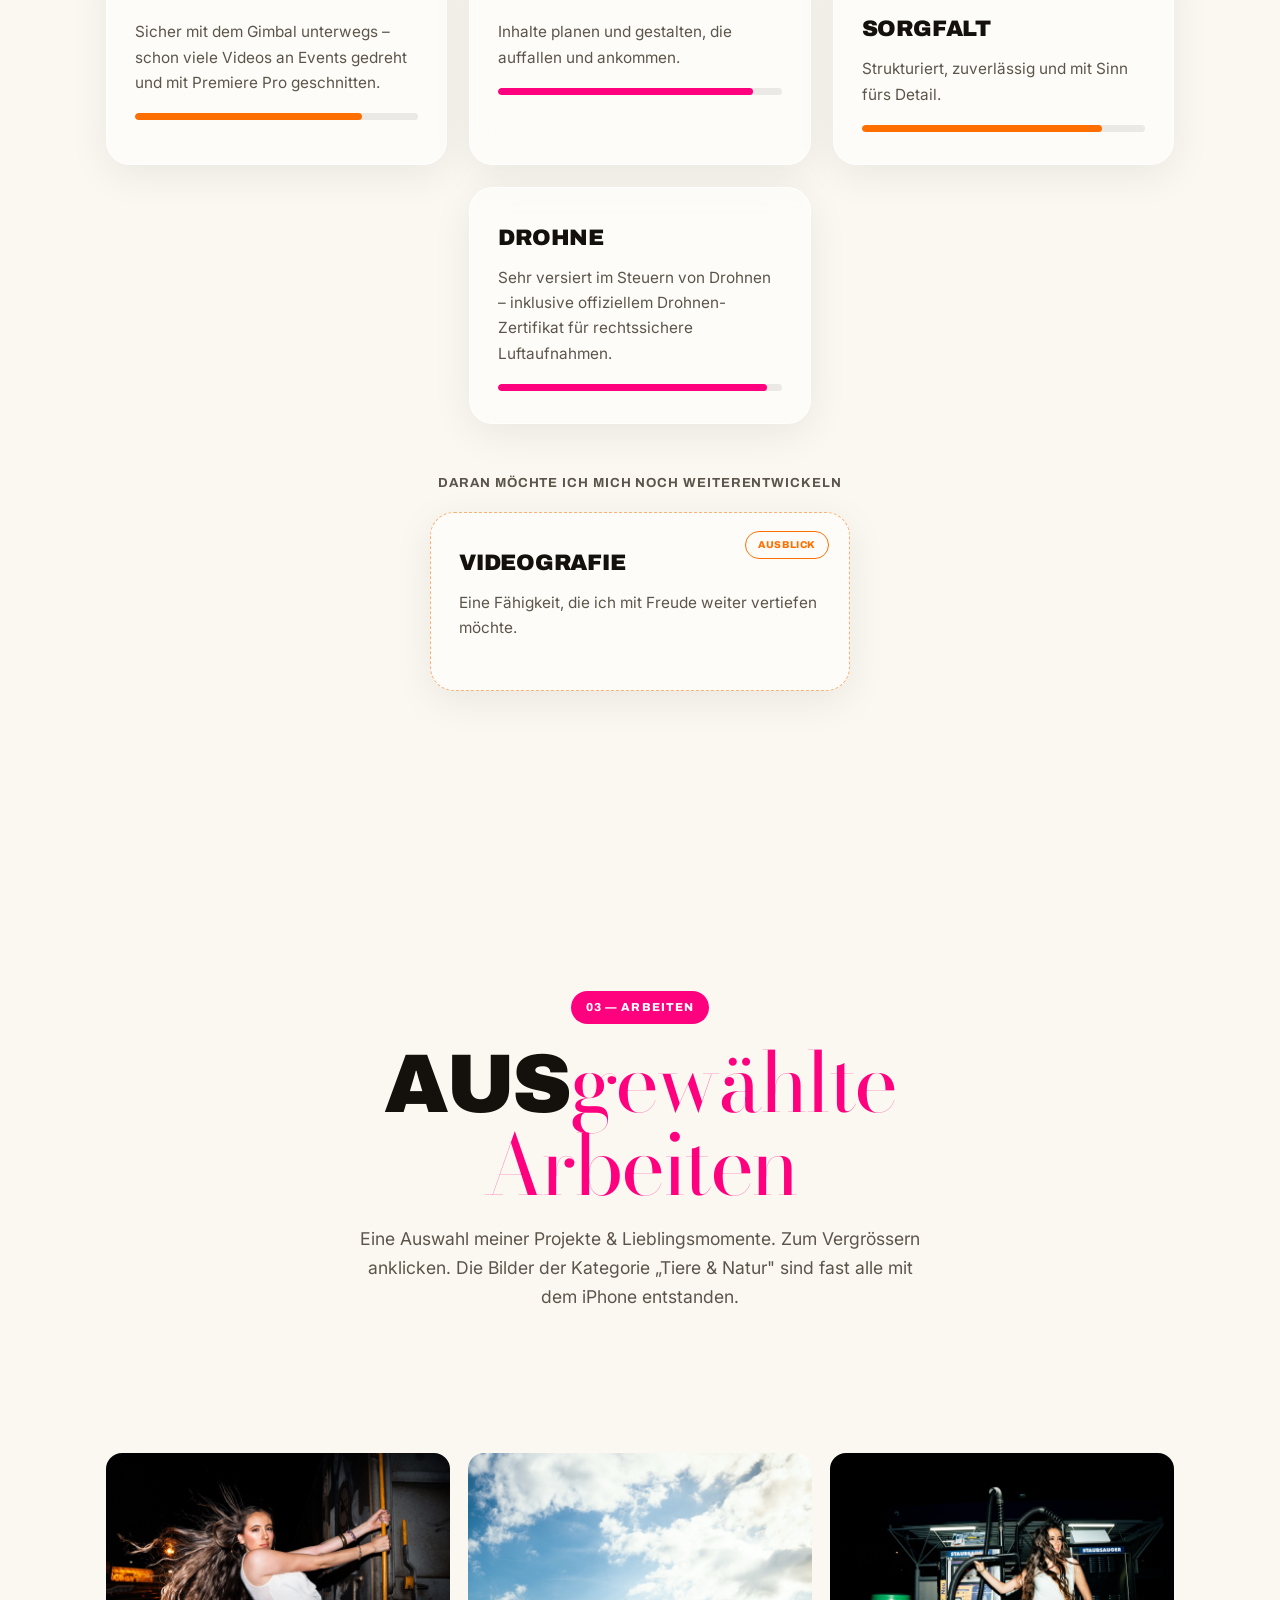
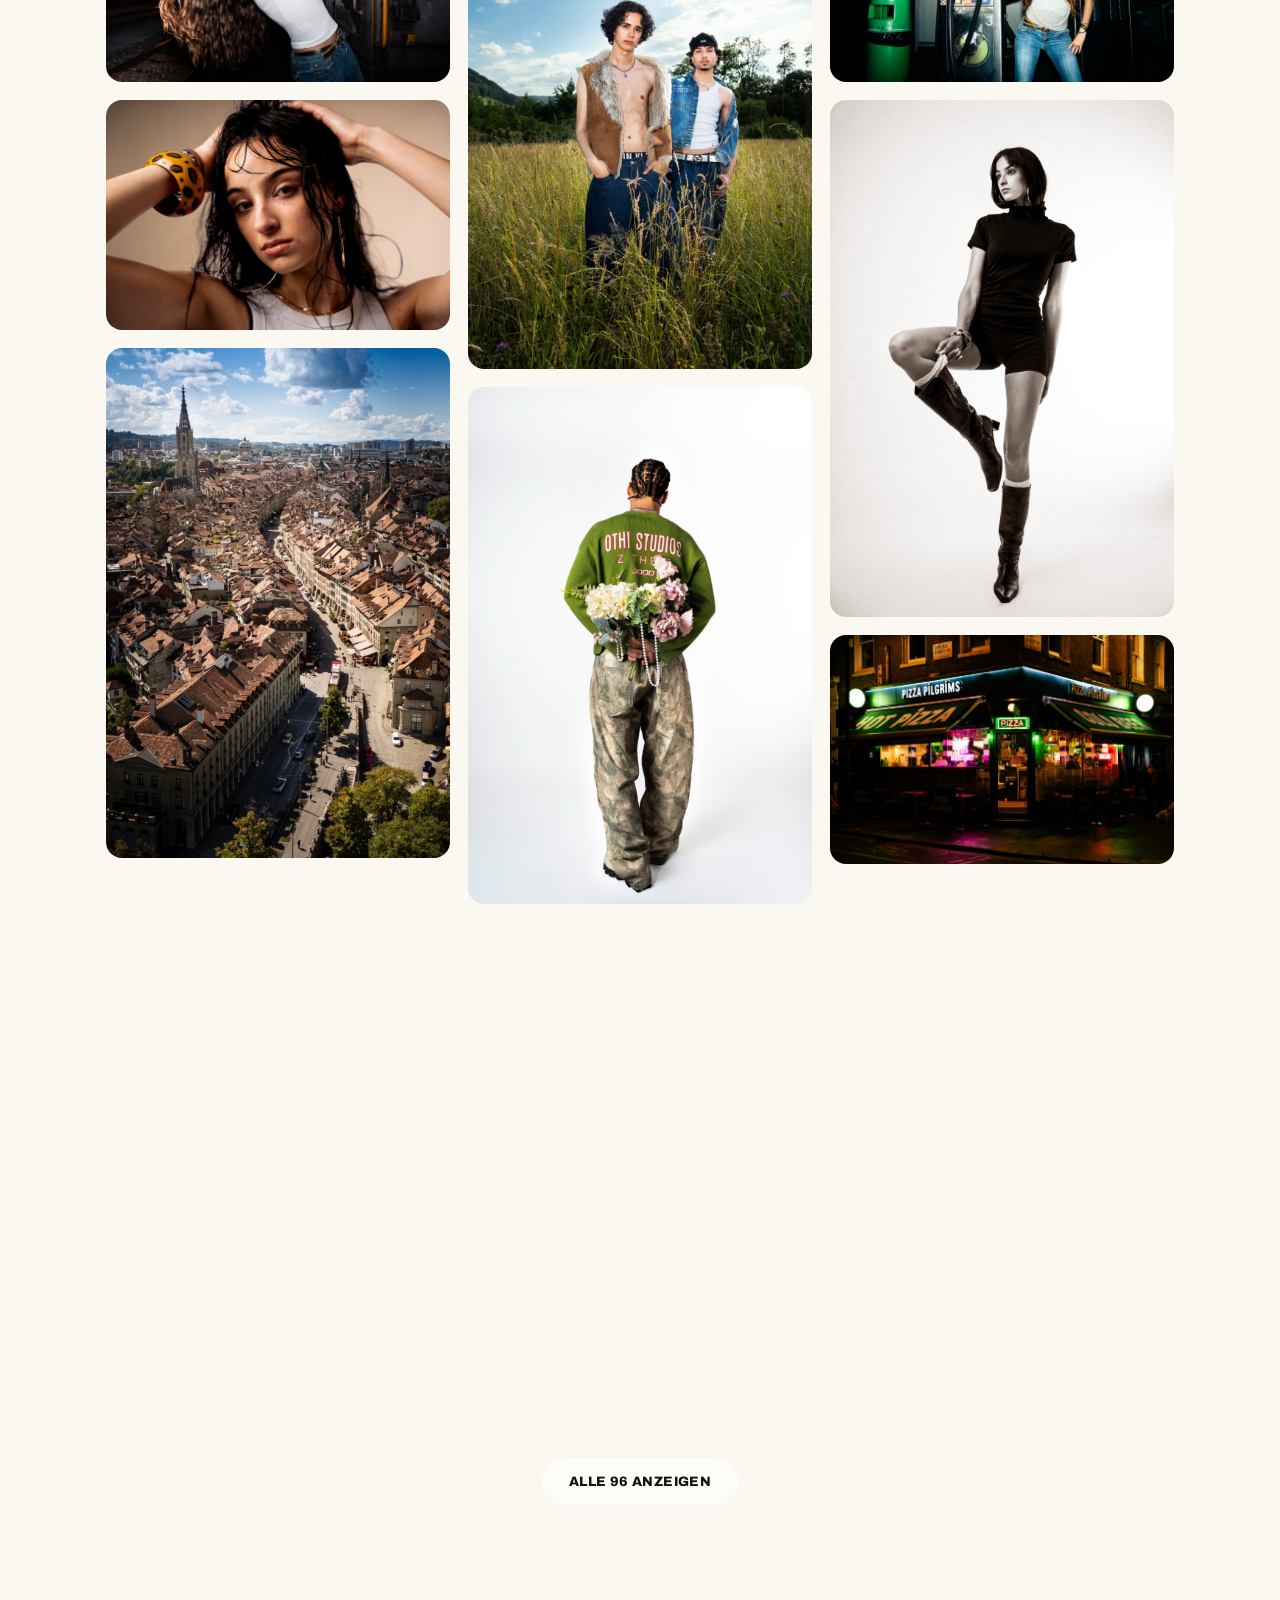
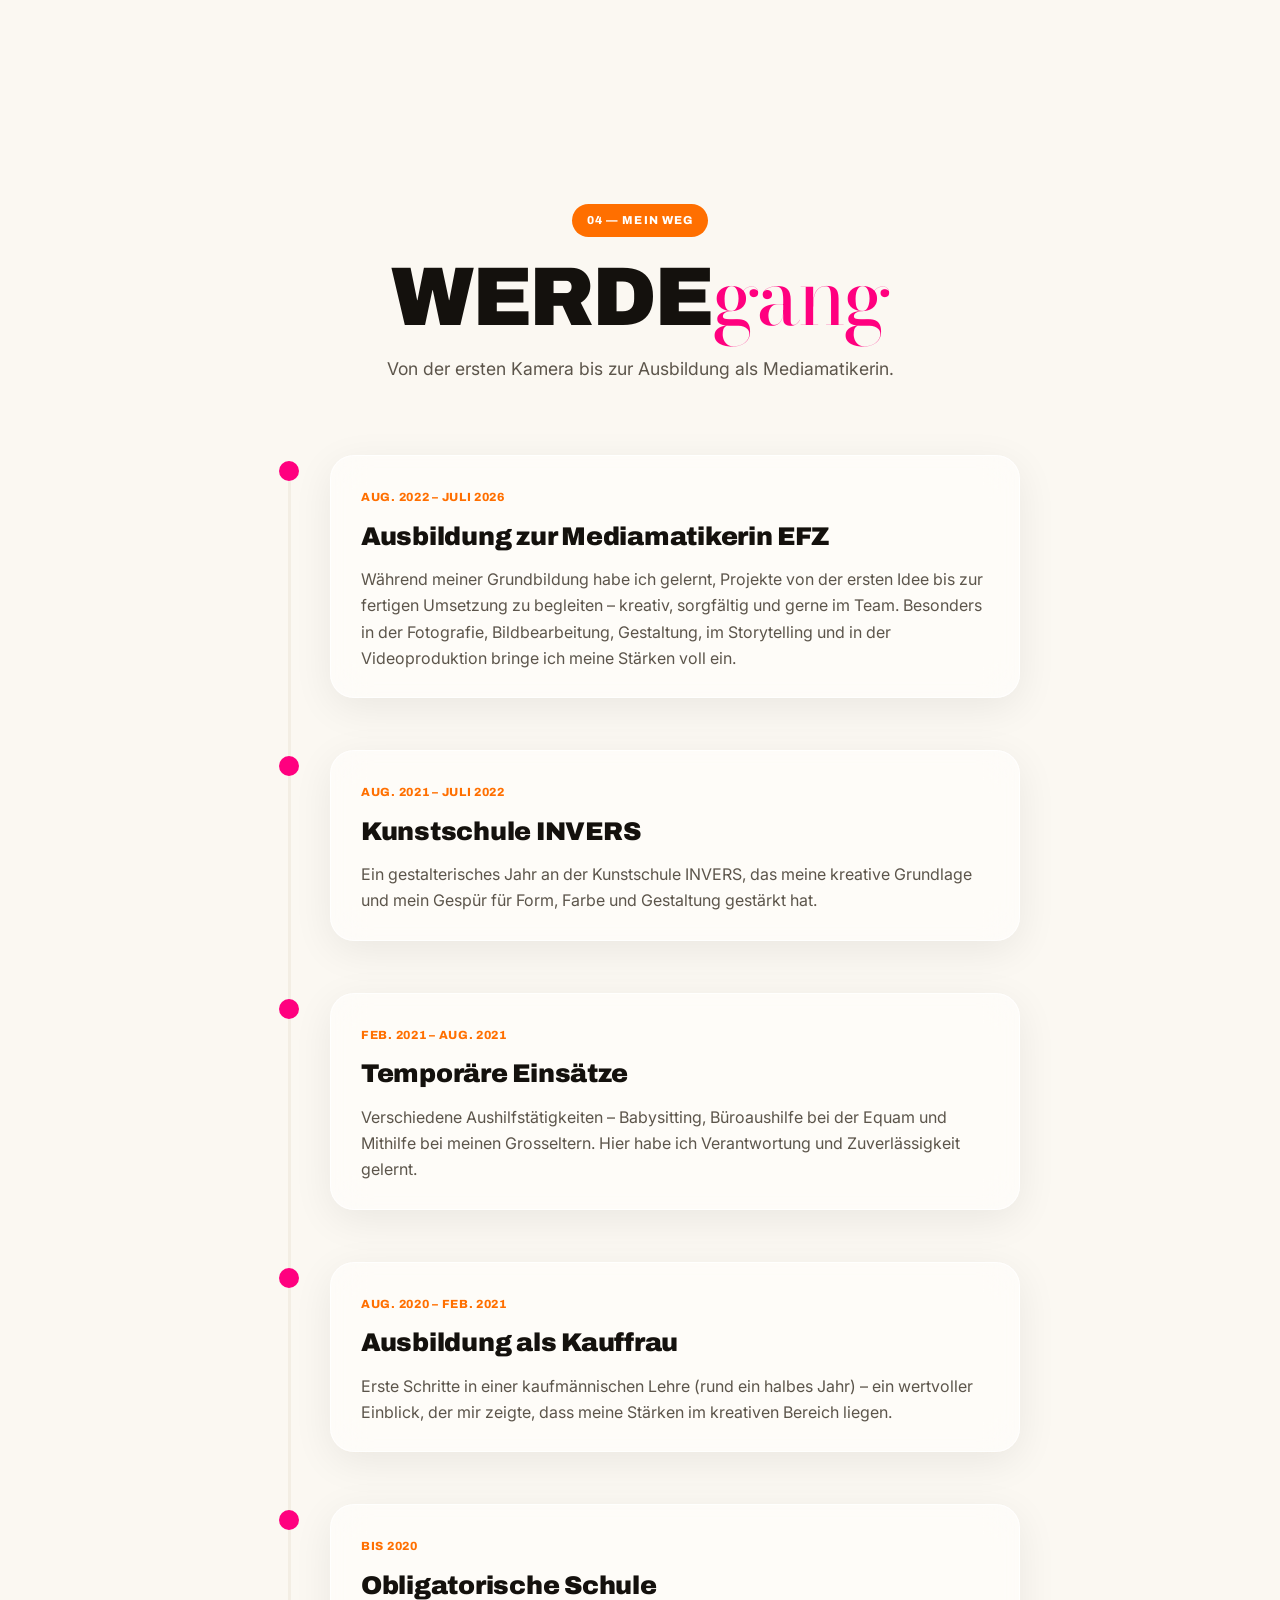
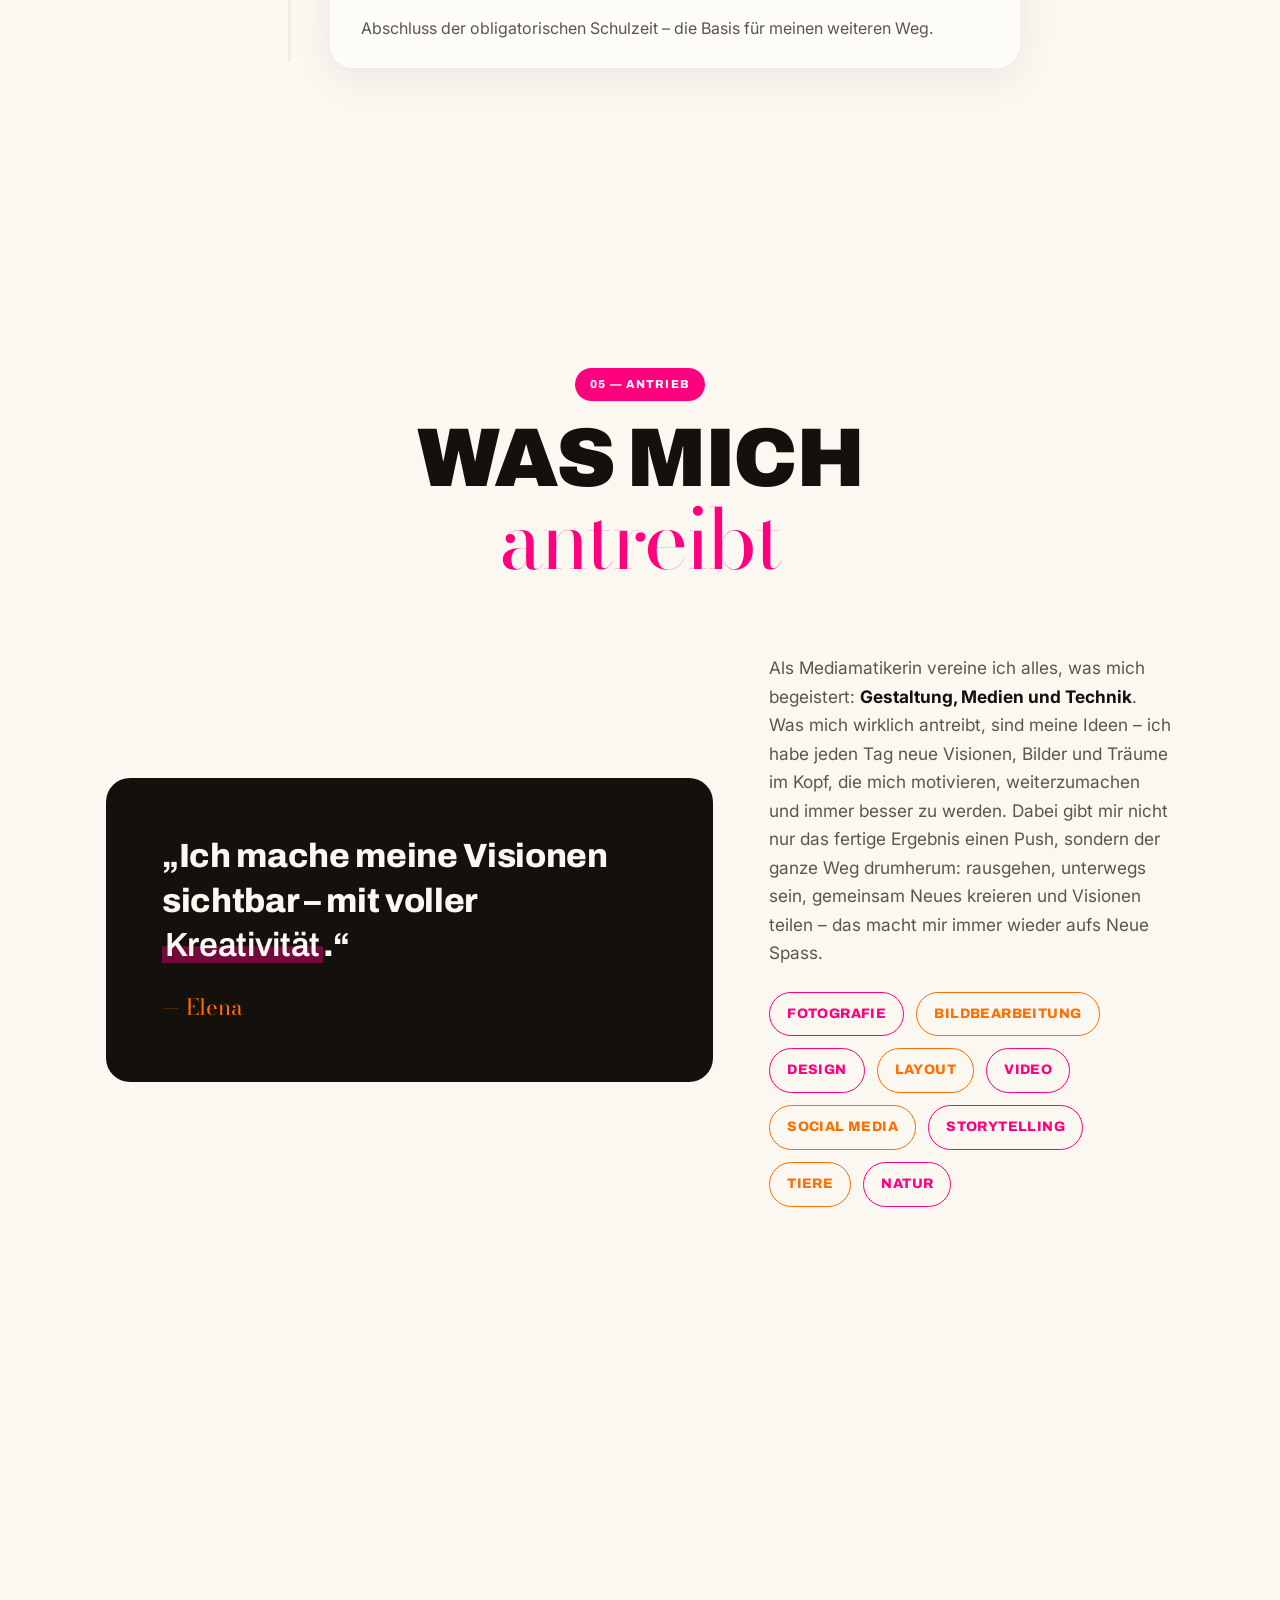
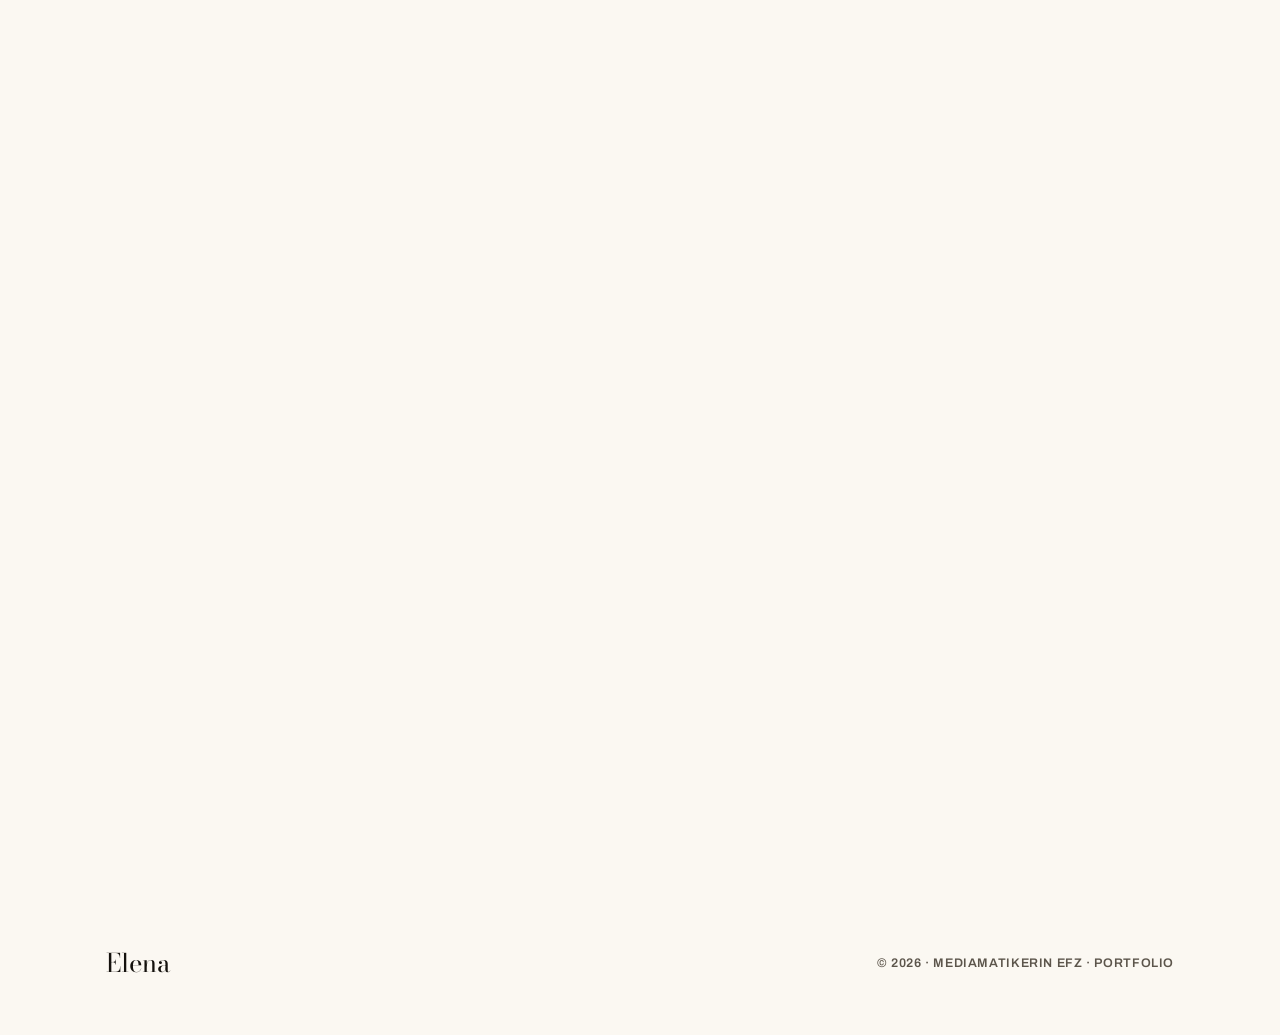
==== commit d94d37e2: "Galerie: 3 doppelte Bilder entfernt (jedes Motiv nur noch einmal) Co-Authored-By: Claude Opus 4.8 <n" ====
--- a/index.html
+++ b/index.html
@@ -503,7 +503,7 @@
     <button class="lightbox__nav lightbox__nav--next" id="lightboxNext" aria-label="Nächstes Bild">&#8250;</button>
   </div>
 
-  <script src="projekte.js?v=16"></script>
+  <script src="projekte.js?v=17"></script>
   <script src="script.js?v=6"></script>
 
   <!-- Vercel Web Analytics (für statische Seiten) -->
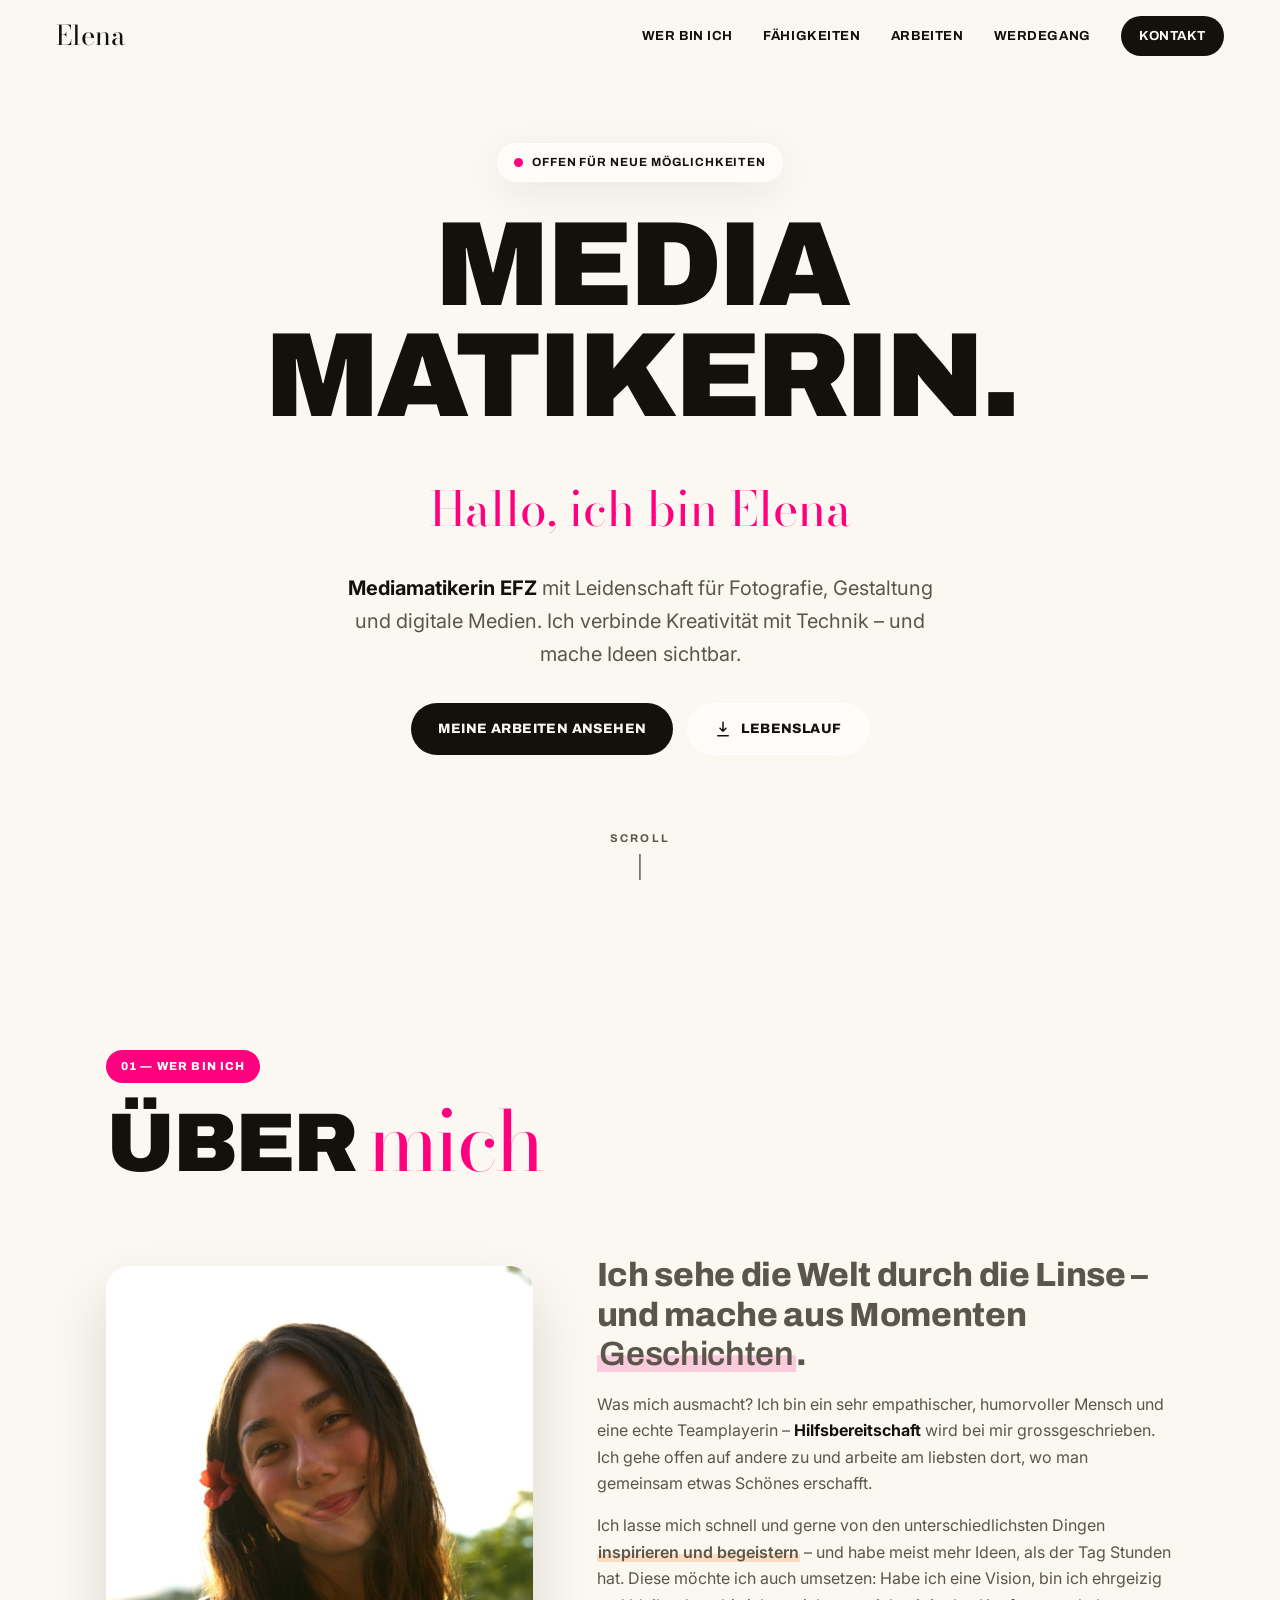
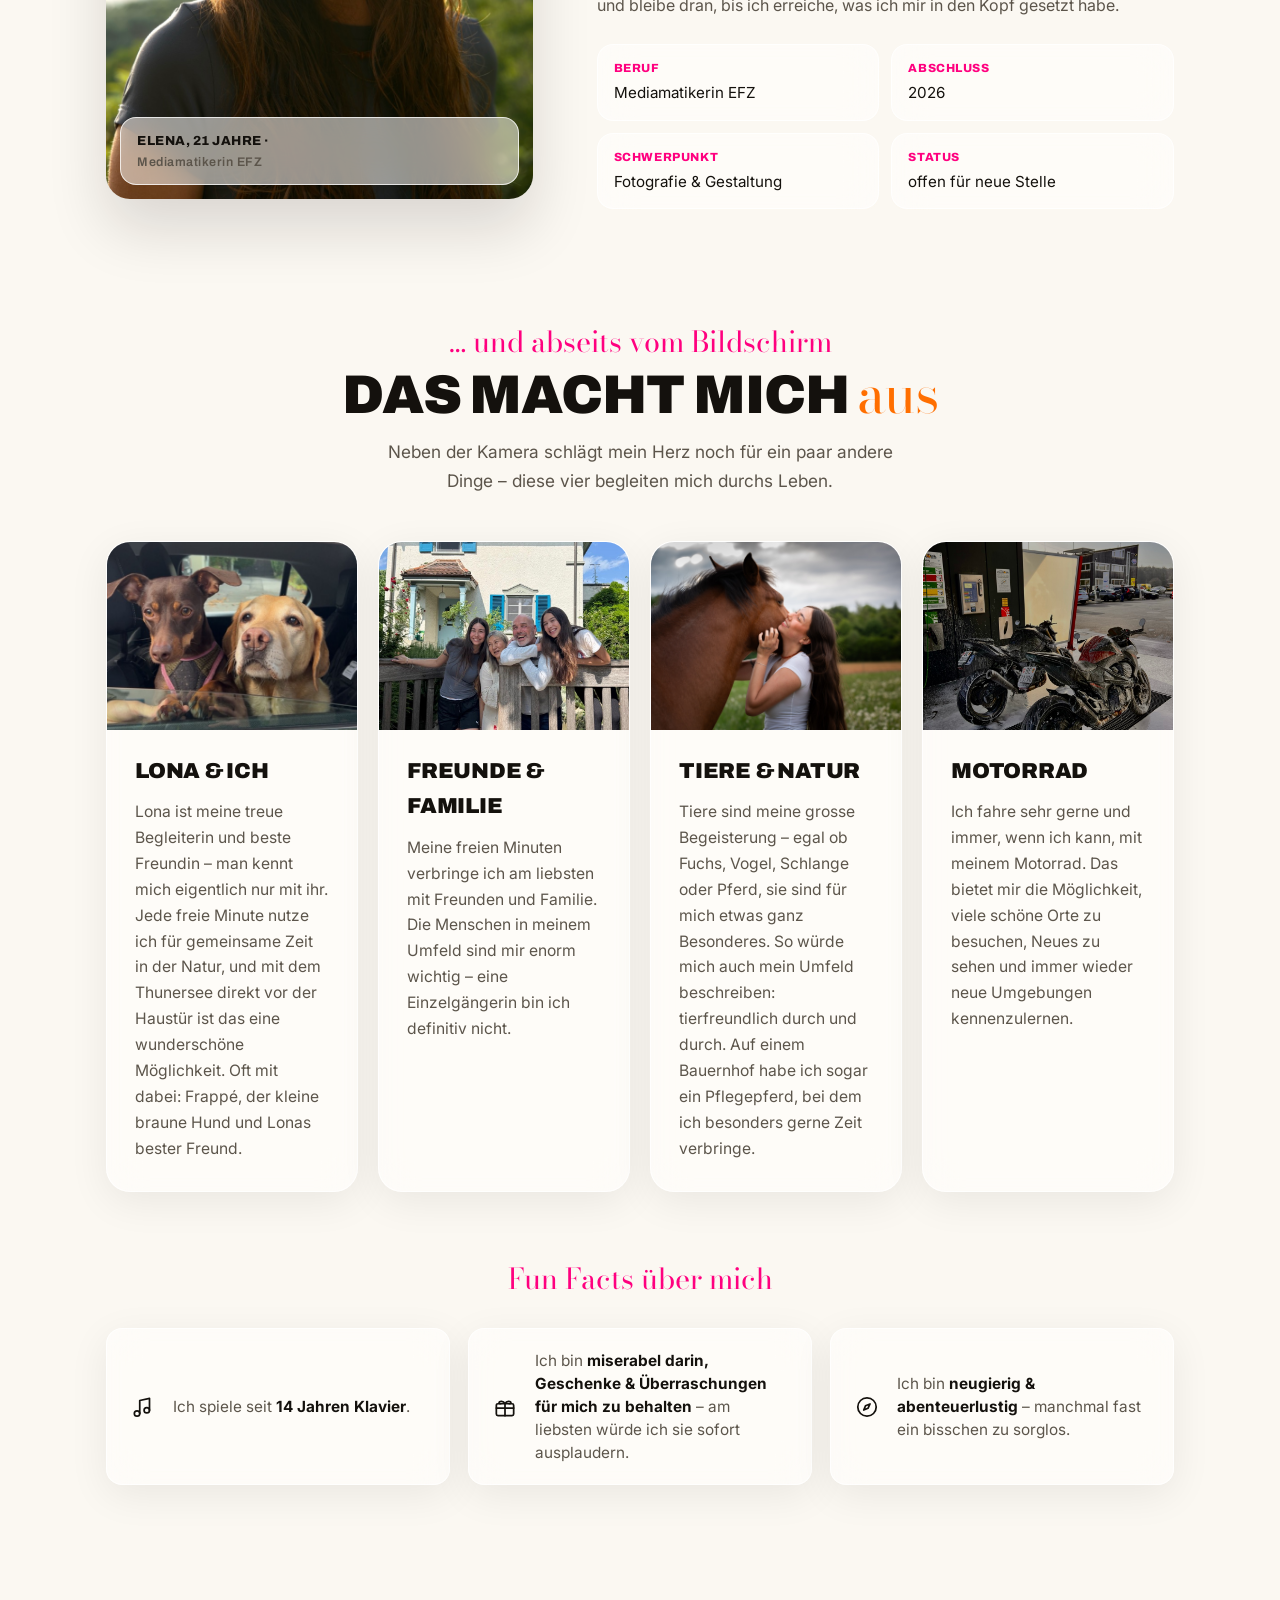
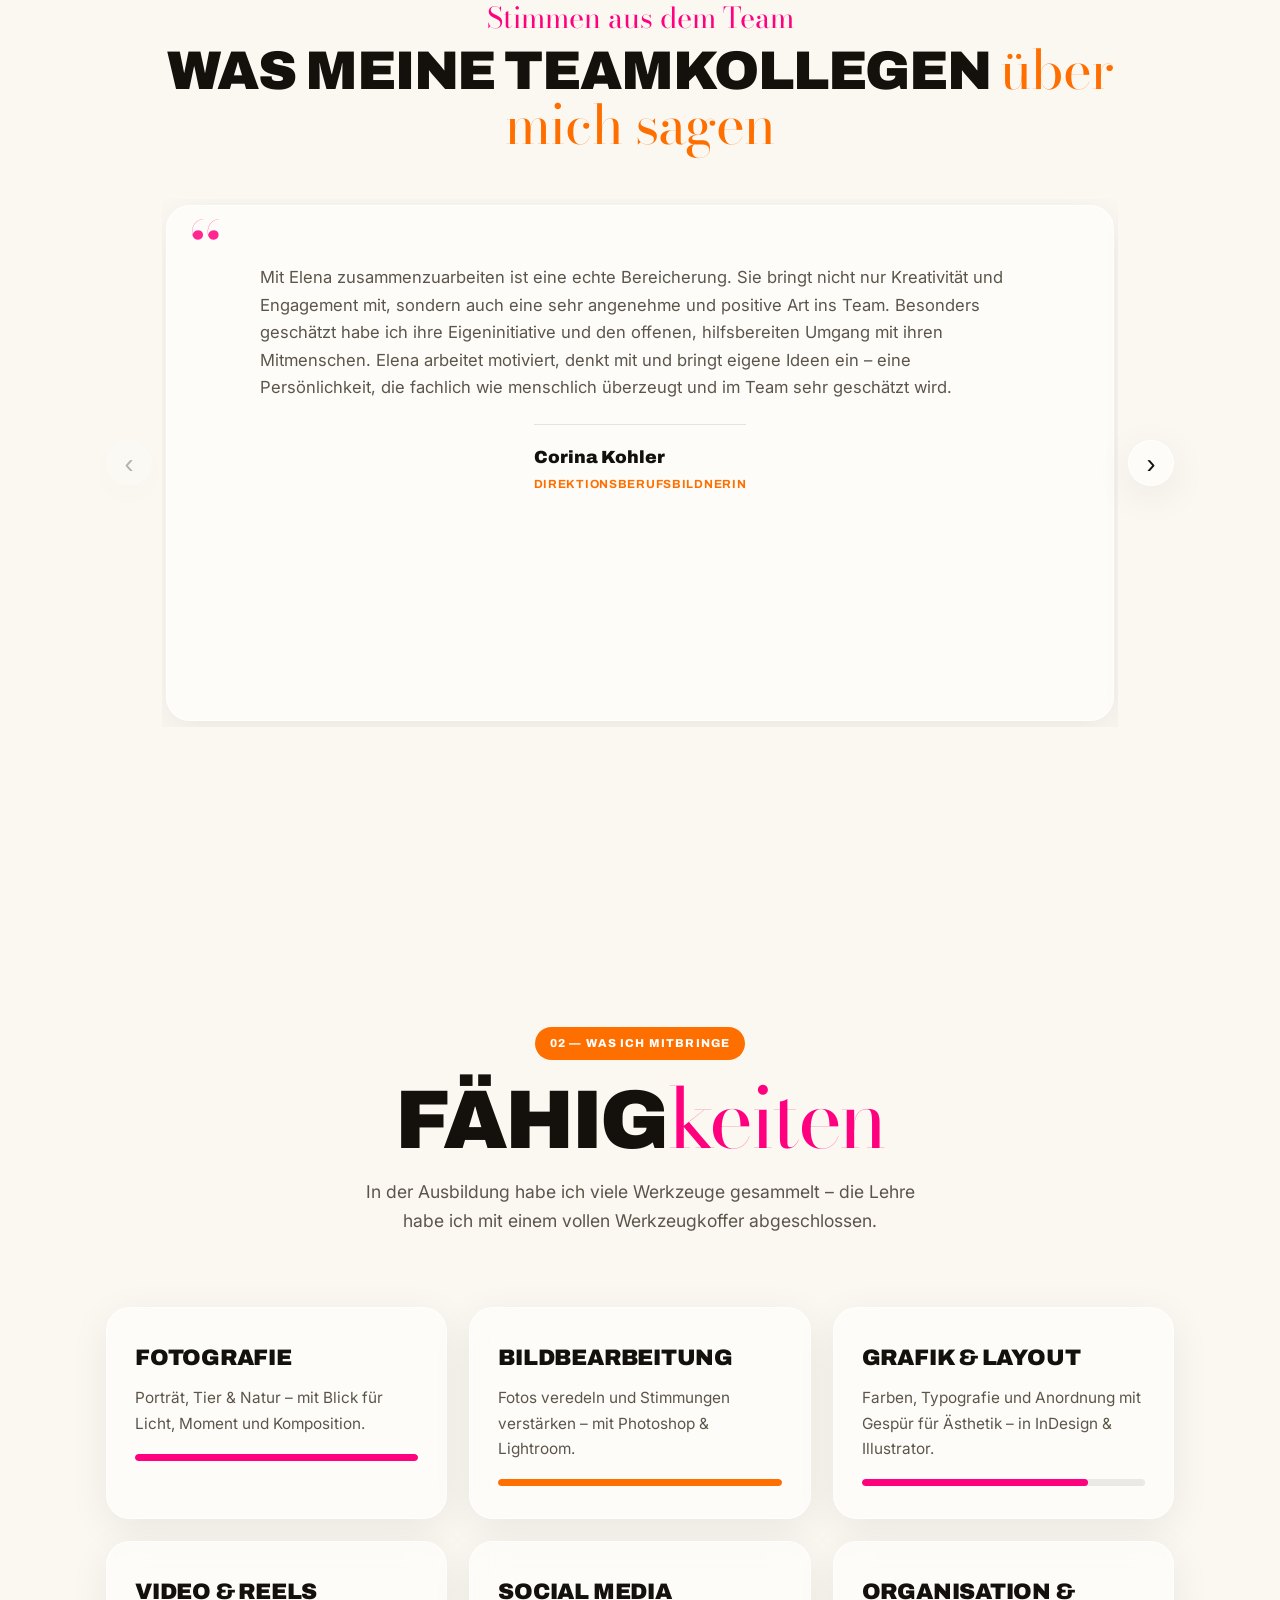
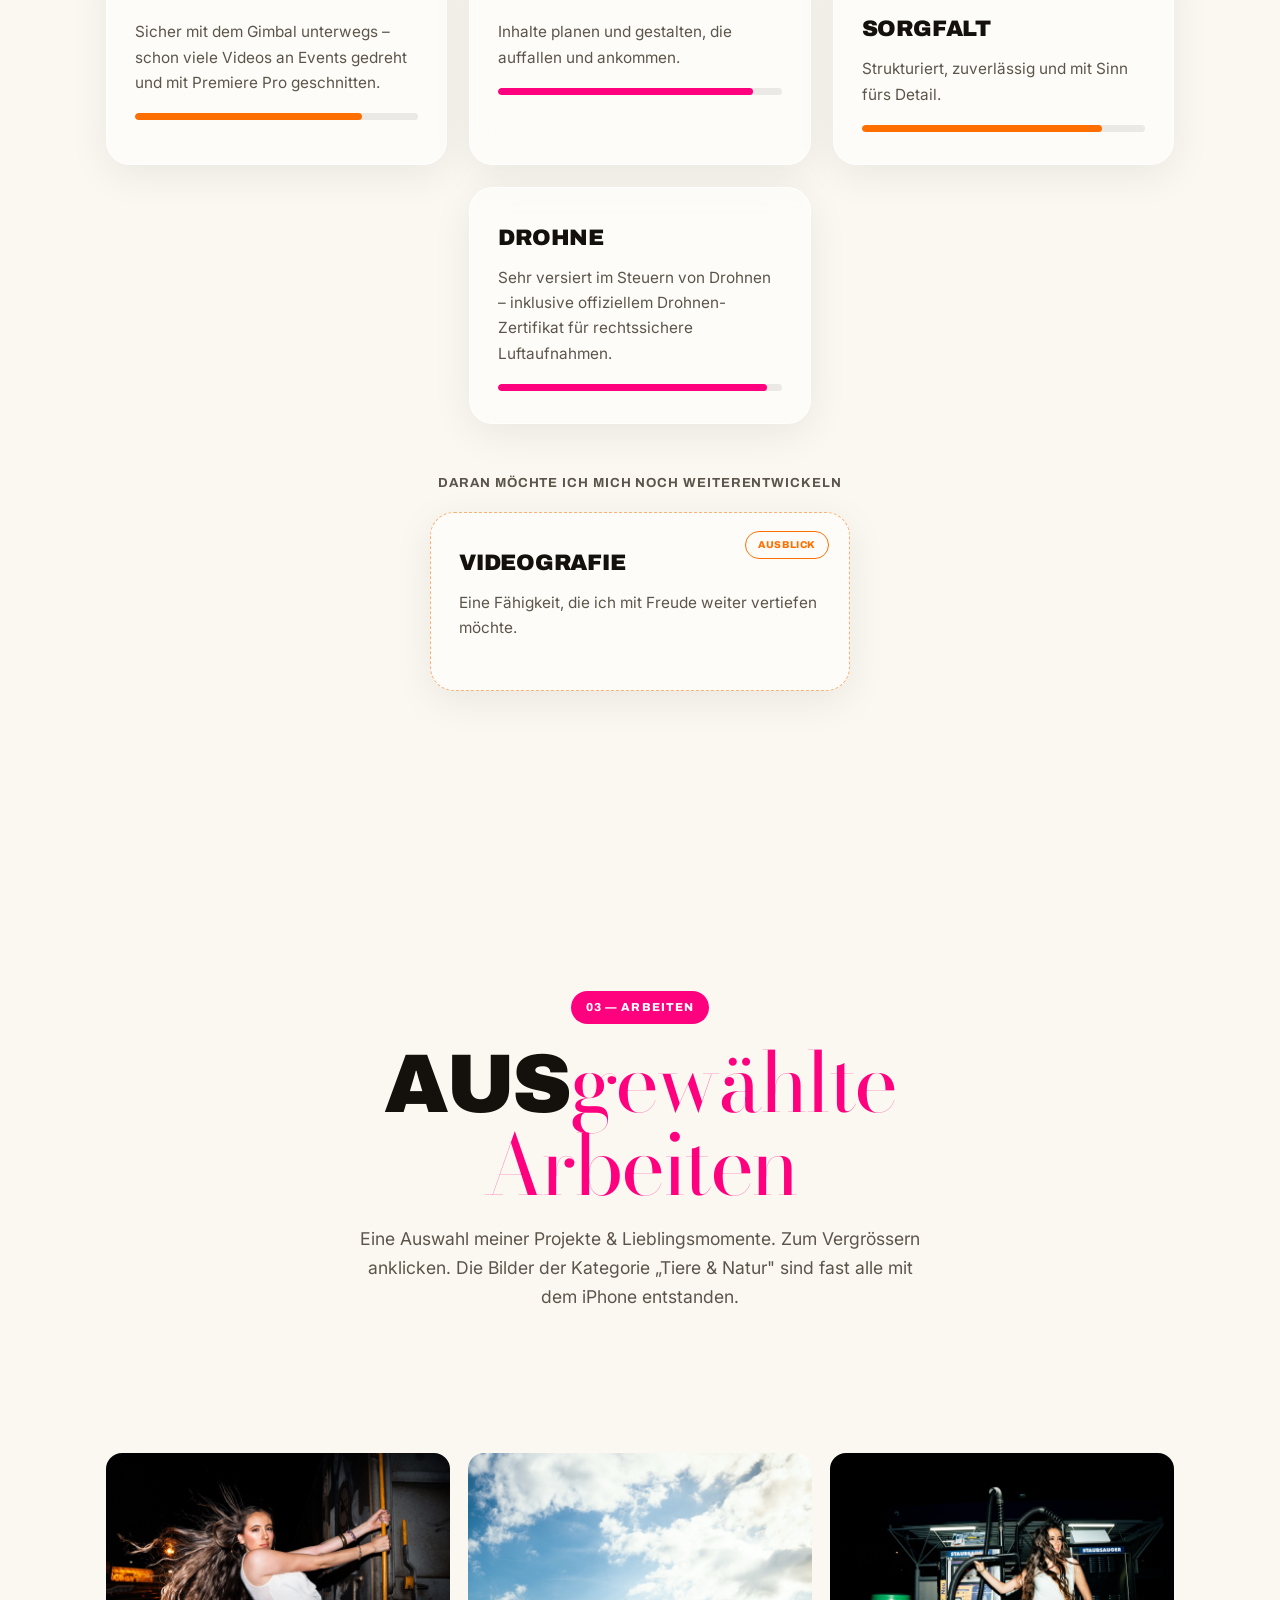
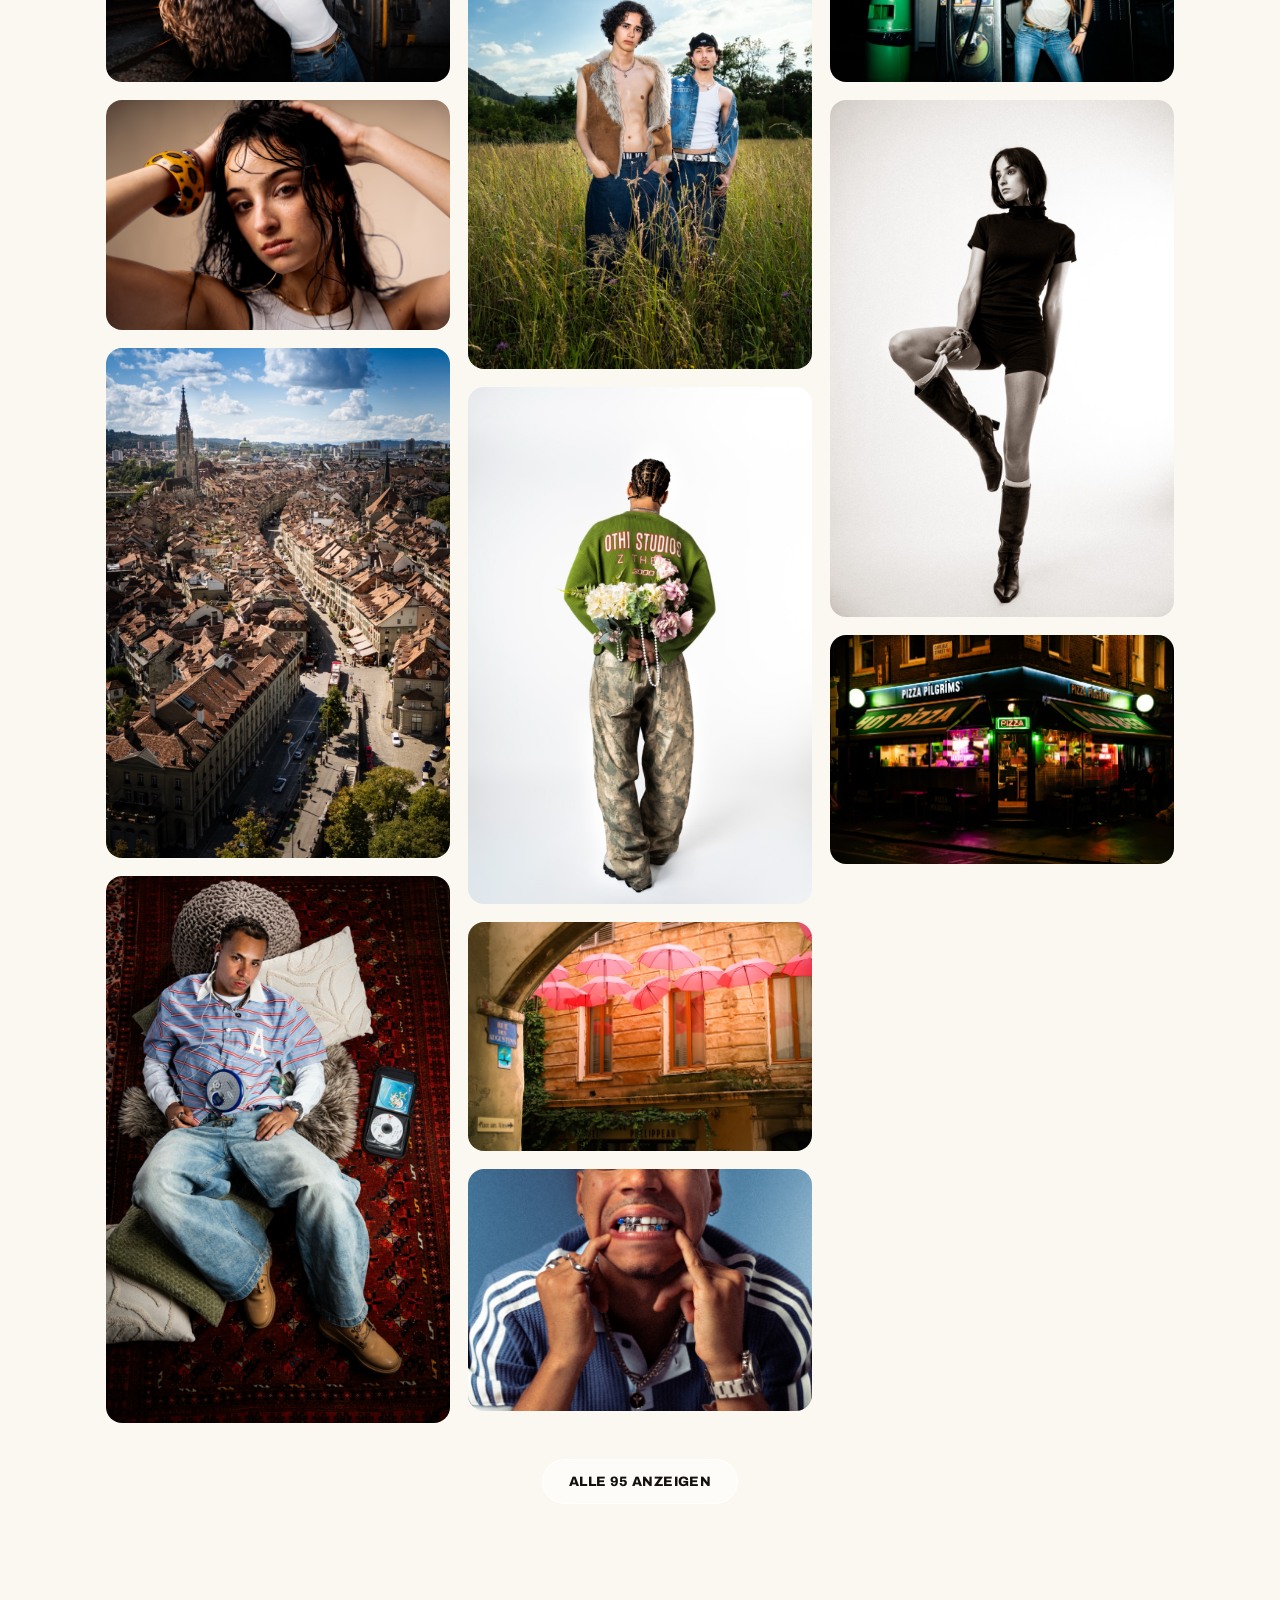
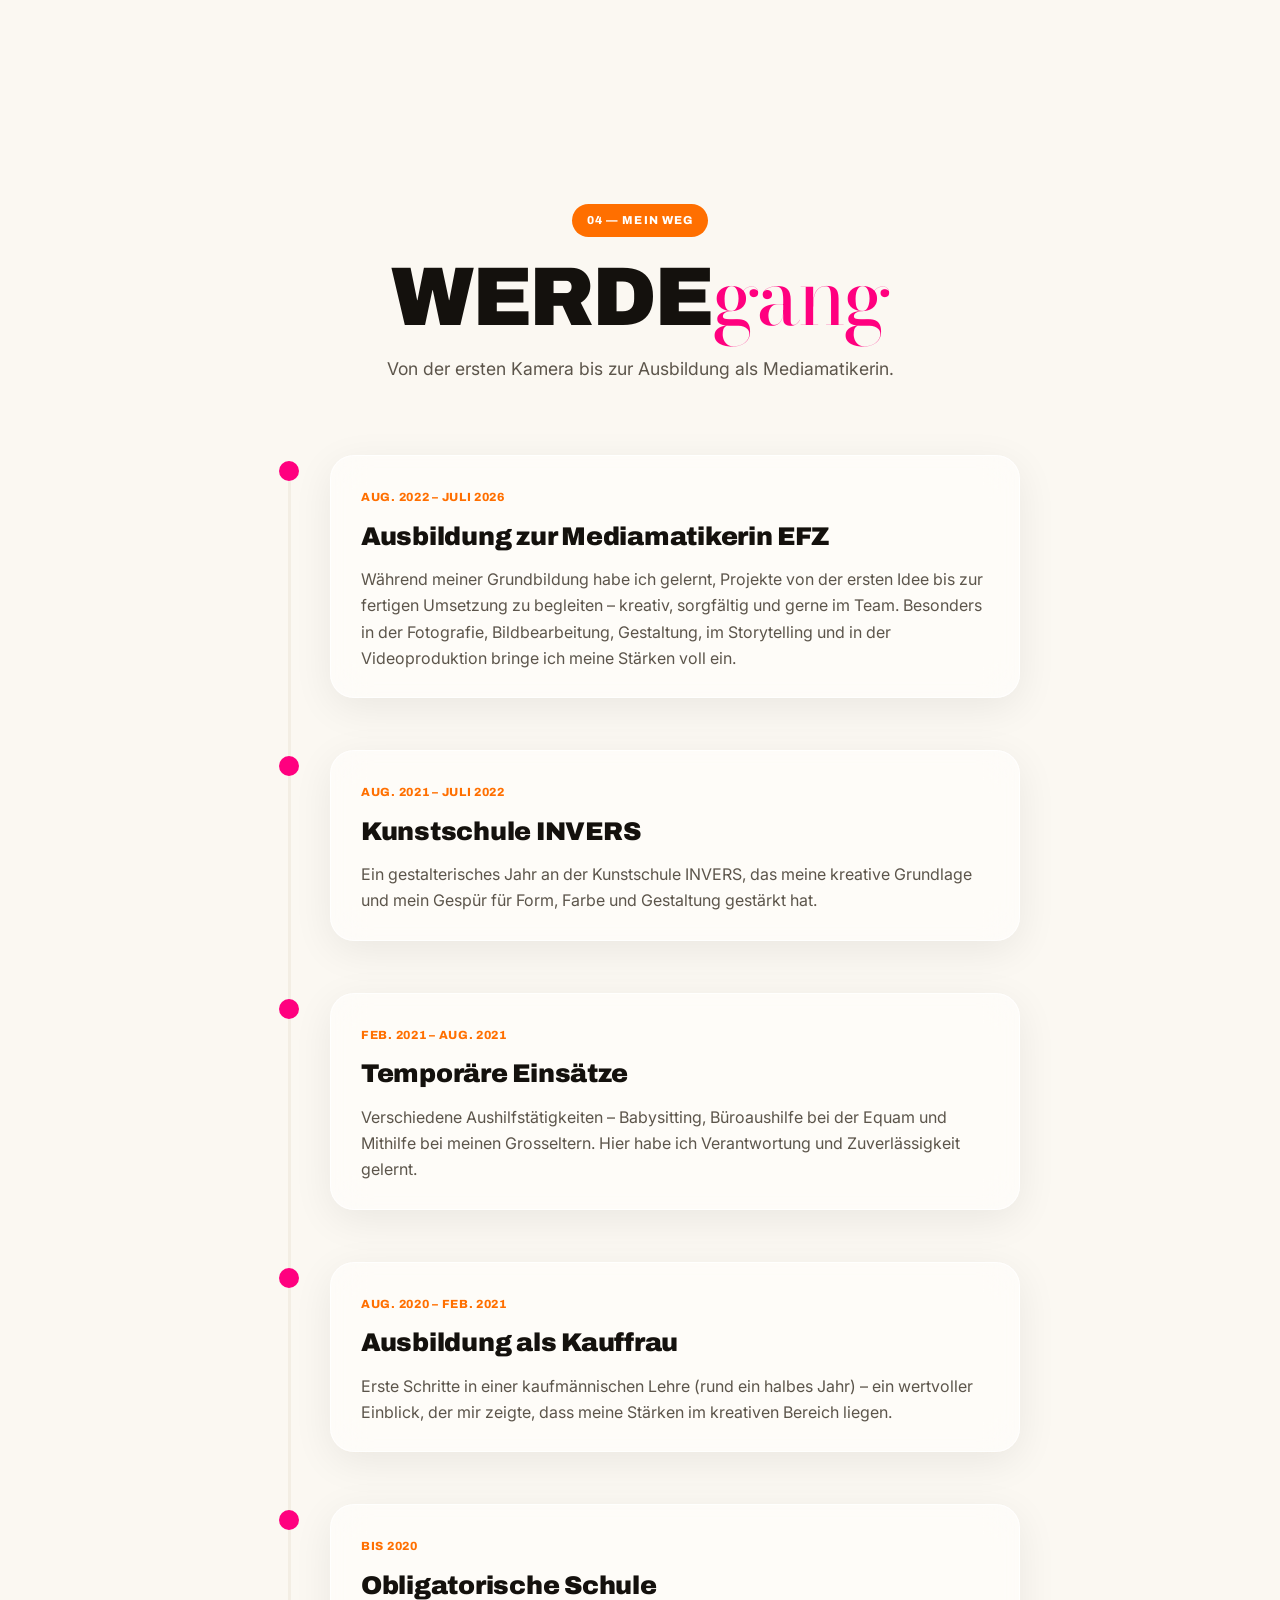
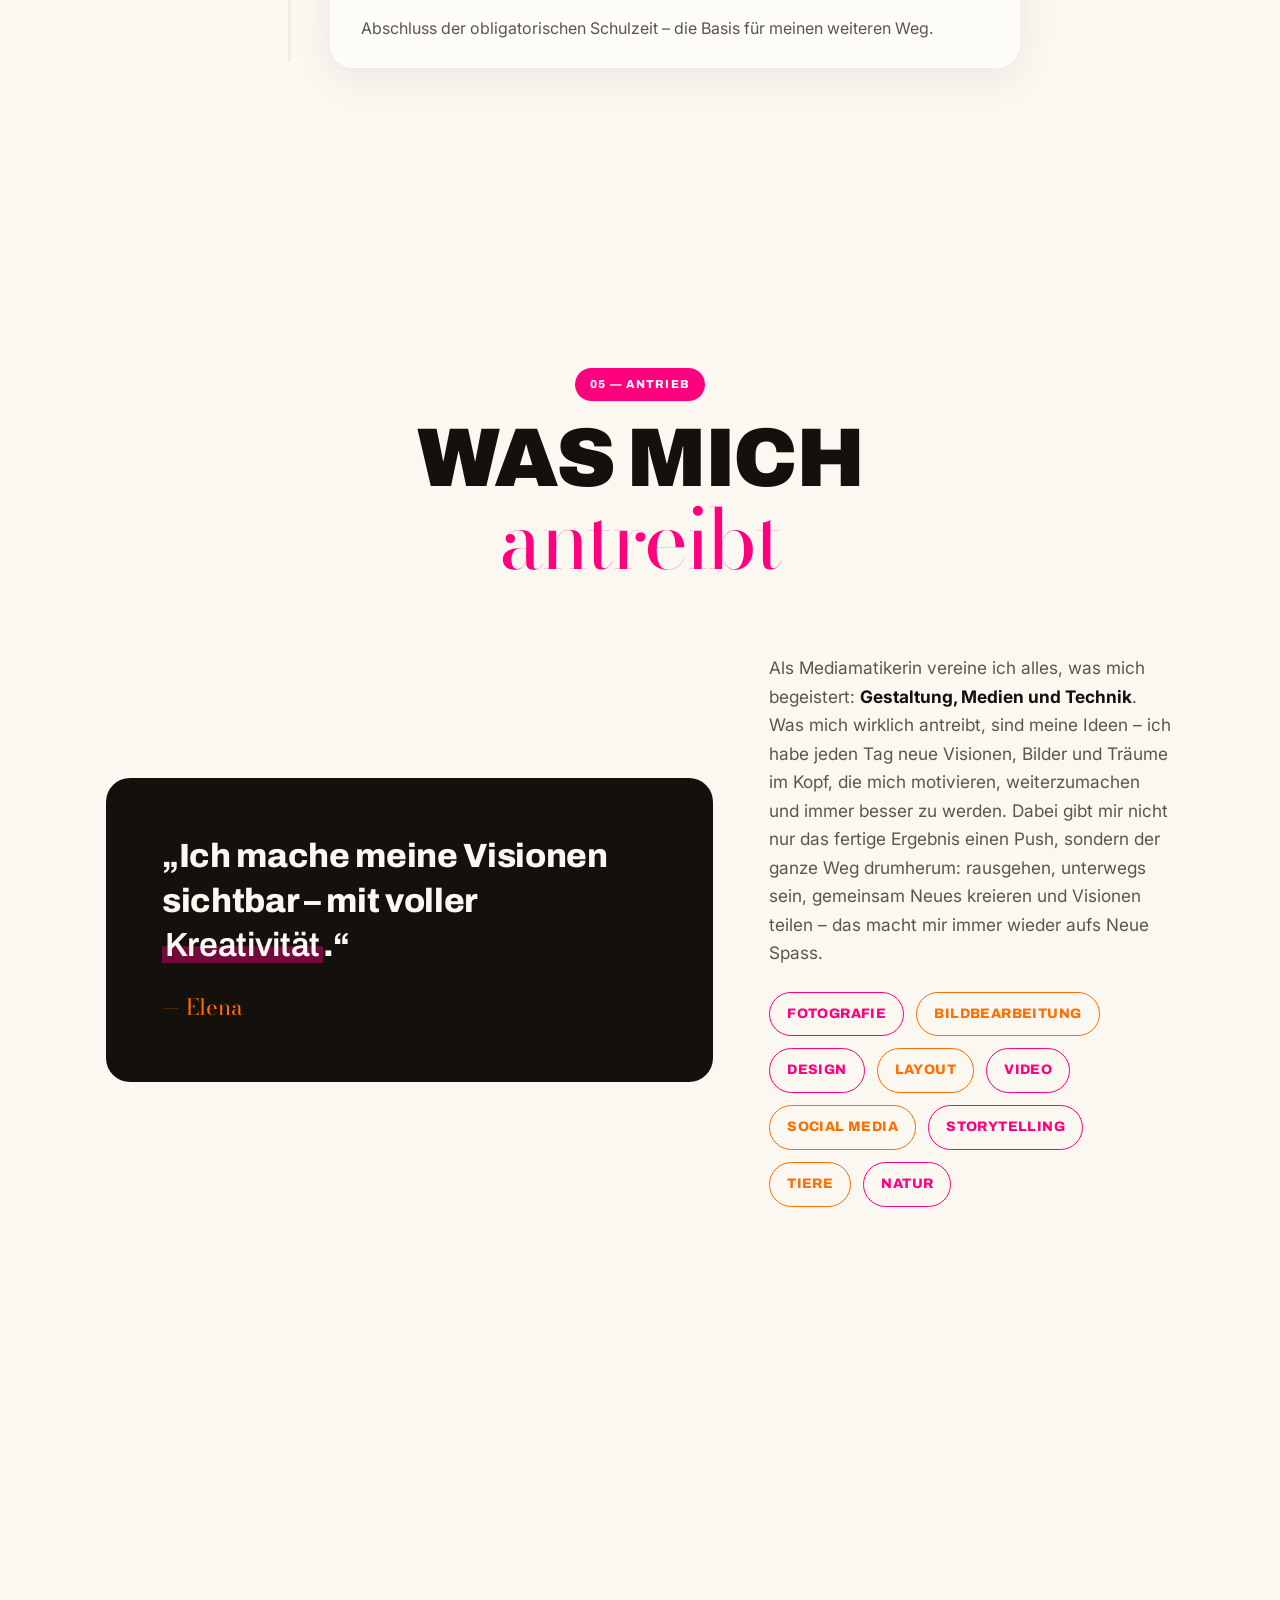
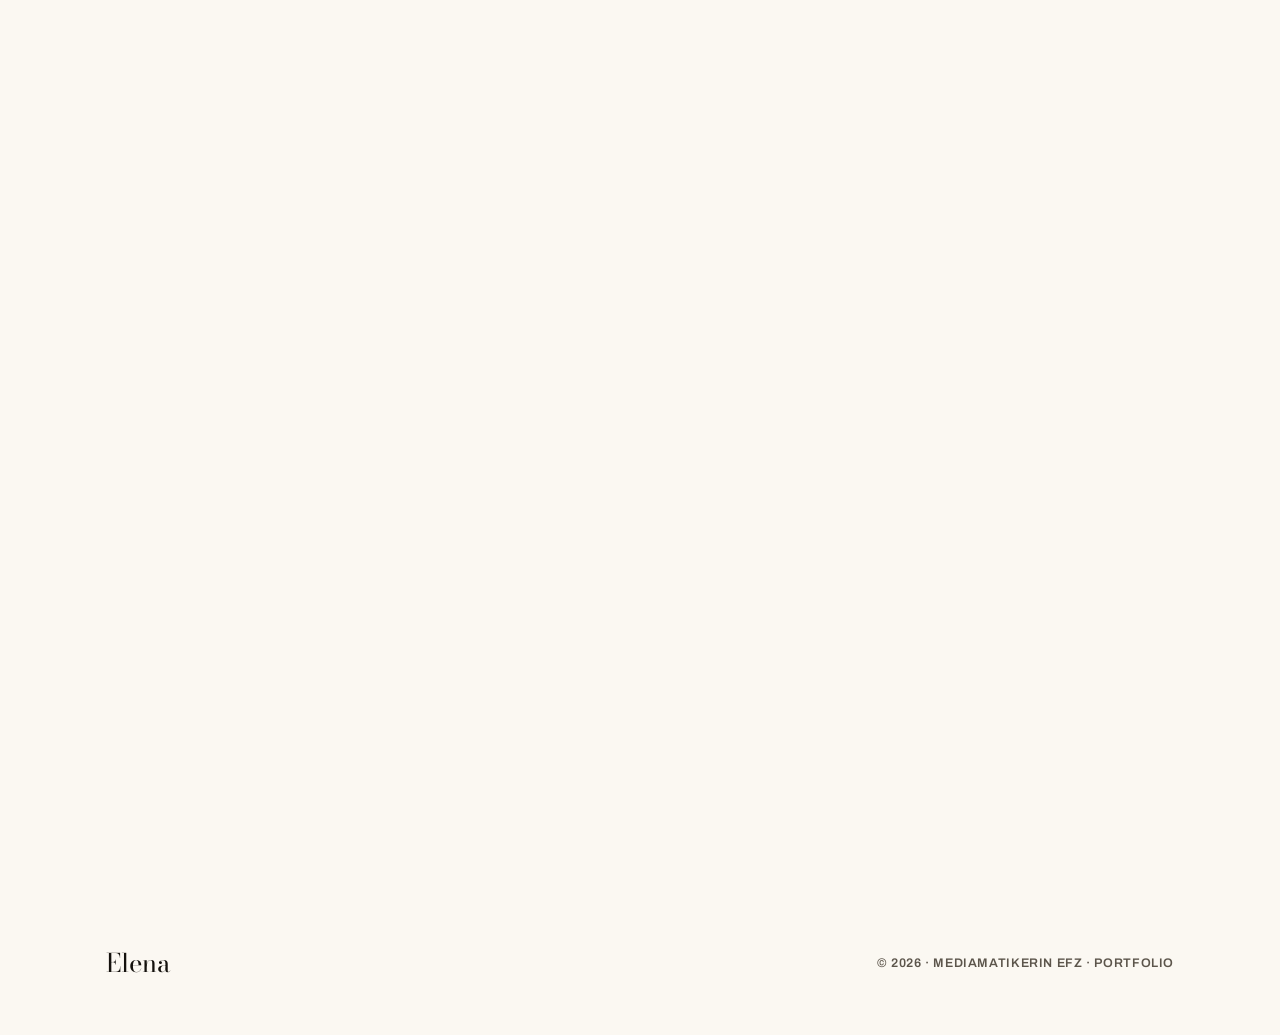
==== commit 6cd735f9: "Galerie: Bild tn-26 (Pferd am Sonnenuntergang) entfernt Co-Authored-By: Claude Opus 4.8 <noreply@ant" ====
--- a/index.html
+++ b/index.html
@@ -503,7 +503,7 @@
     <button class="lightbox__nav lightbox__nav--next" id="lightboxNext" aria-label="Nächstes Bild">&#8250;</button>
   </div>
 
-  <script src="projekte.js?v=17"></script>
+  <script src="projekte.js?v=18"></script>
   <script src="script.js?v=6"></script>
 
   <!-- Vercel Web Analytics (für statische Seiten) -->
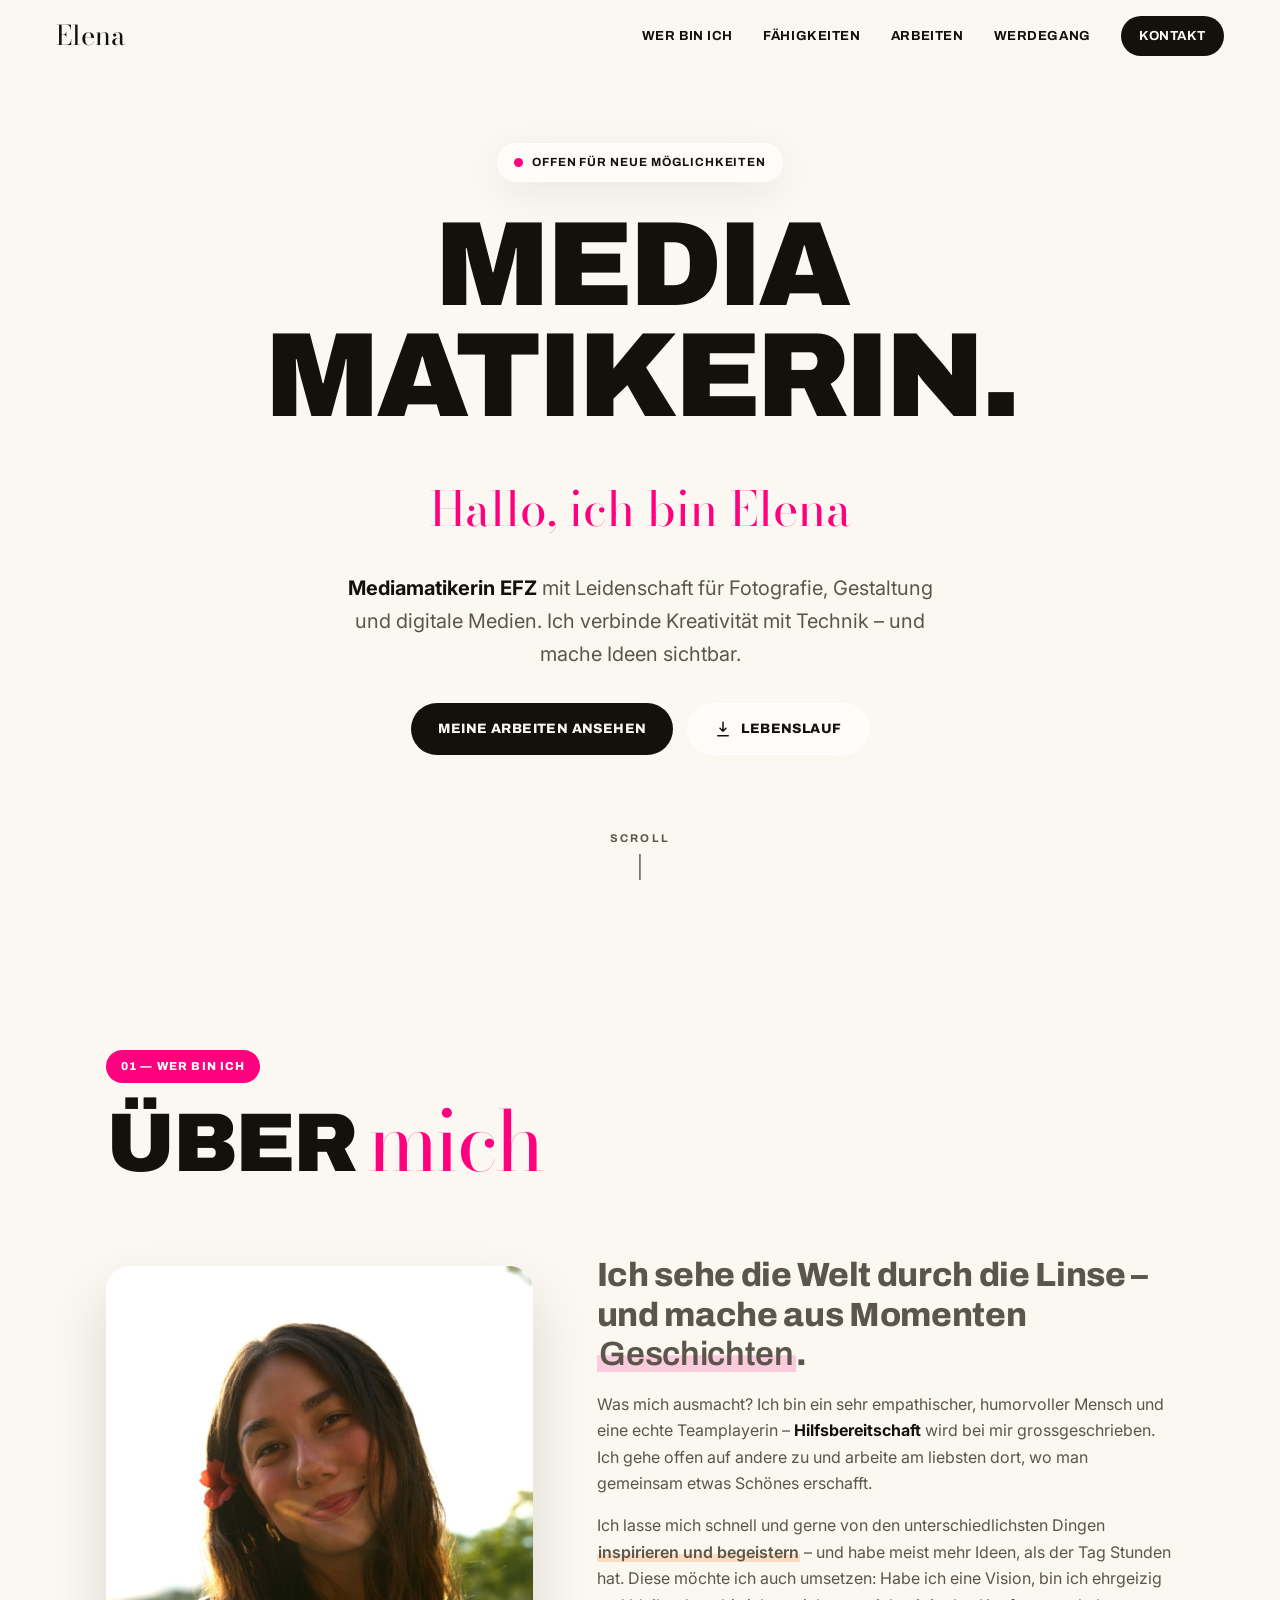
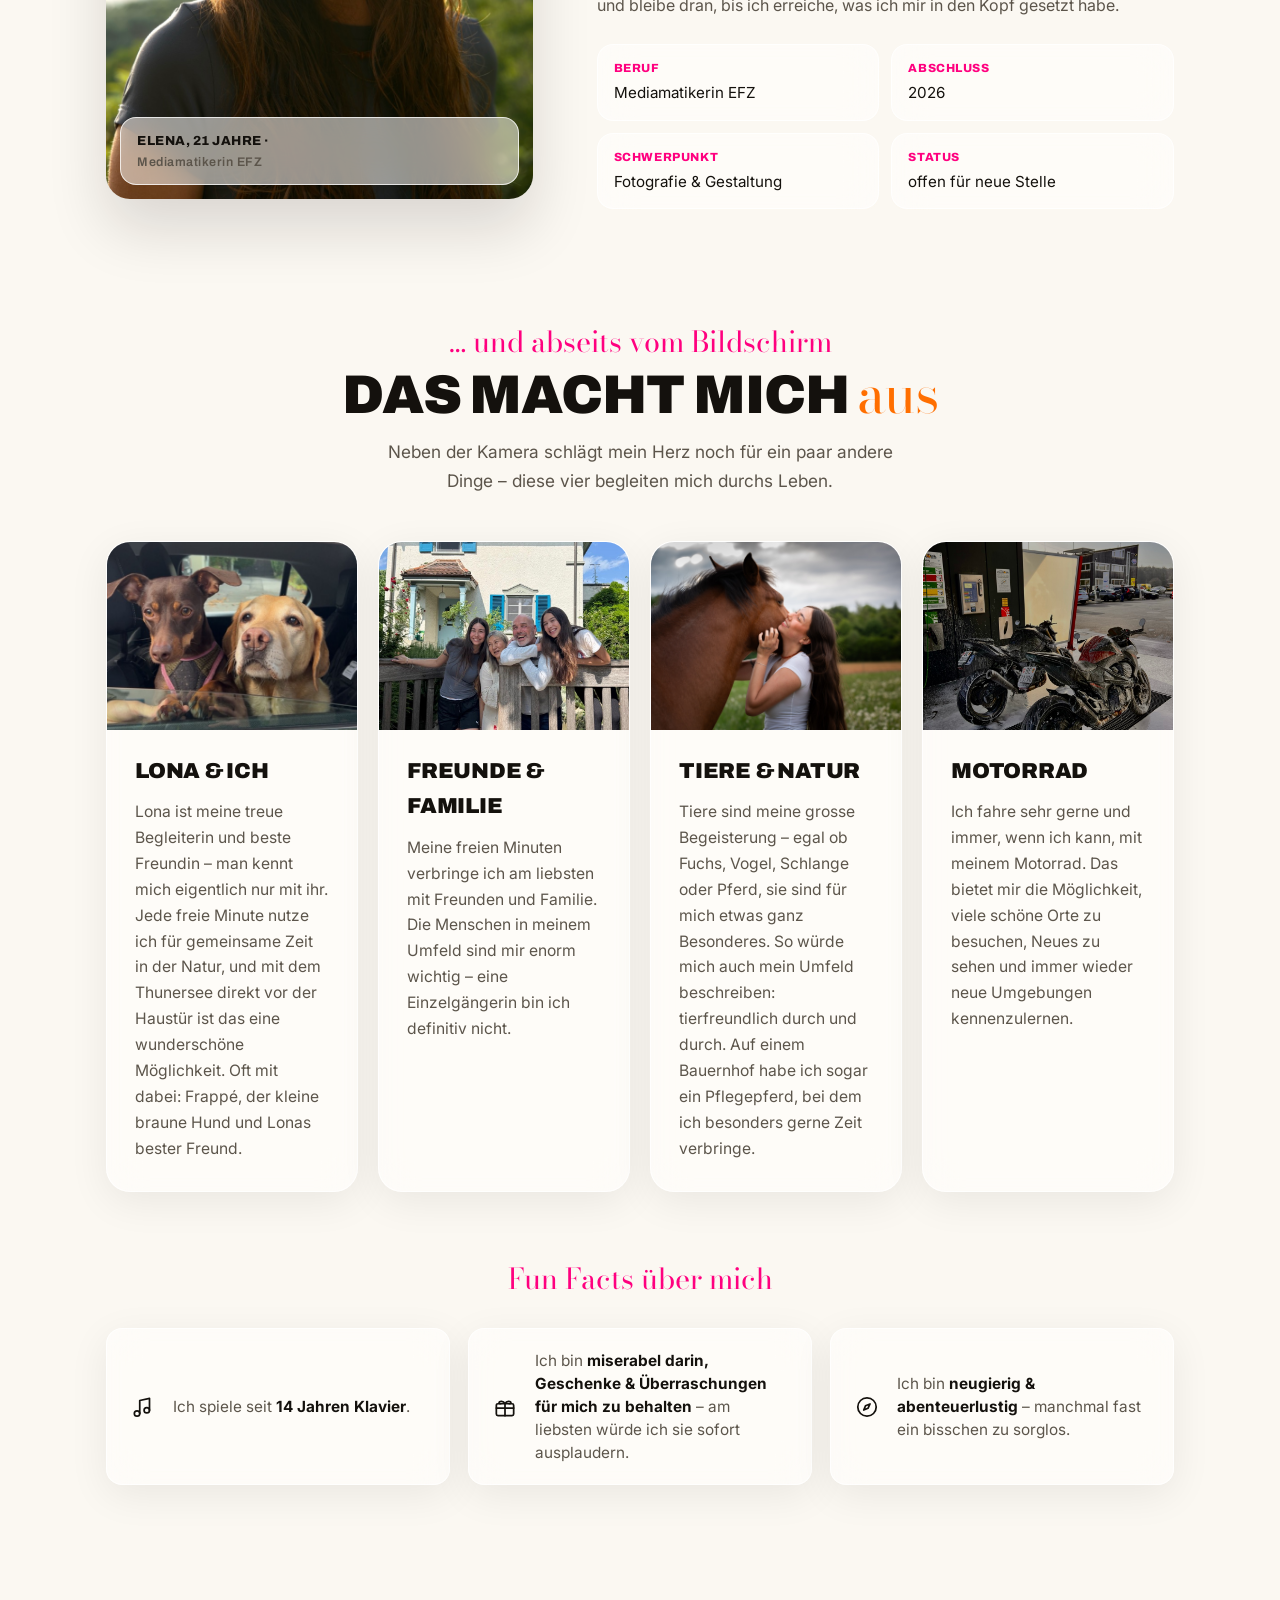
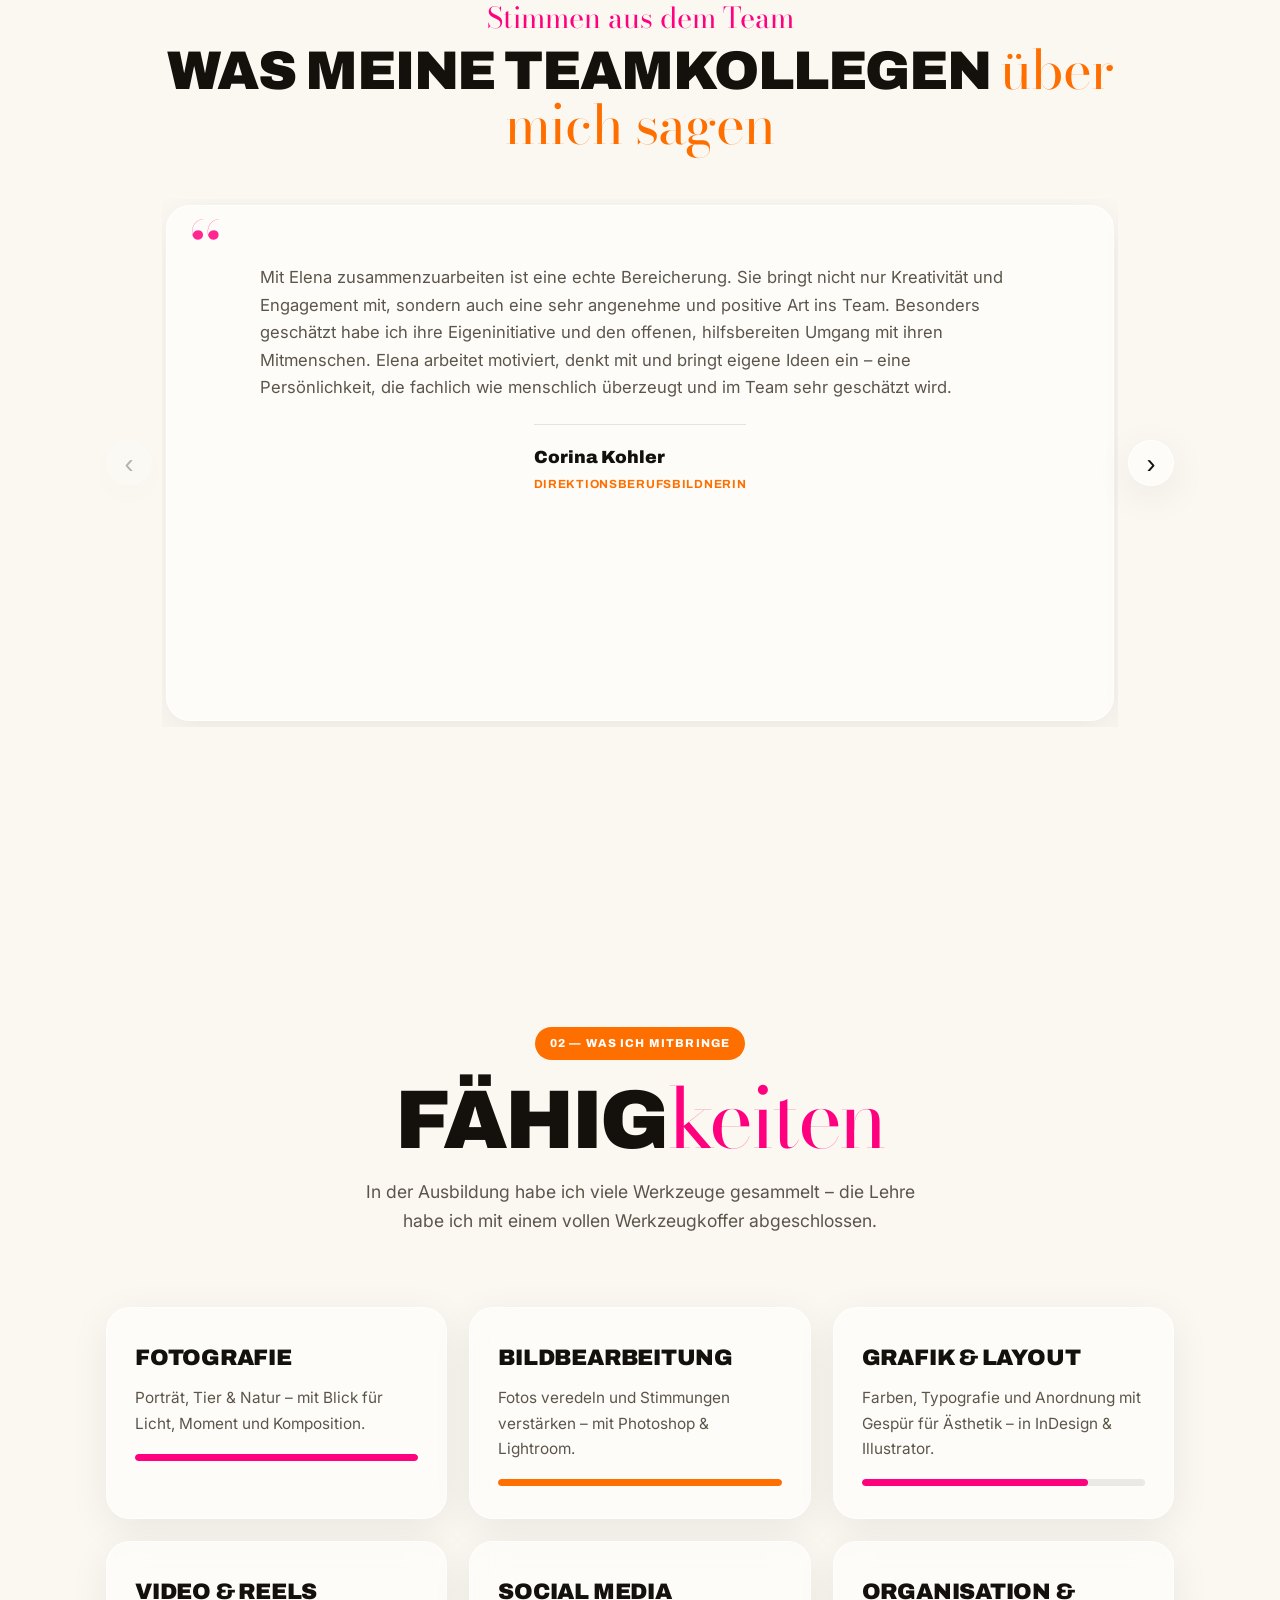
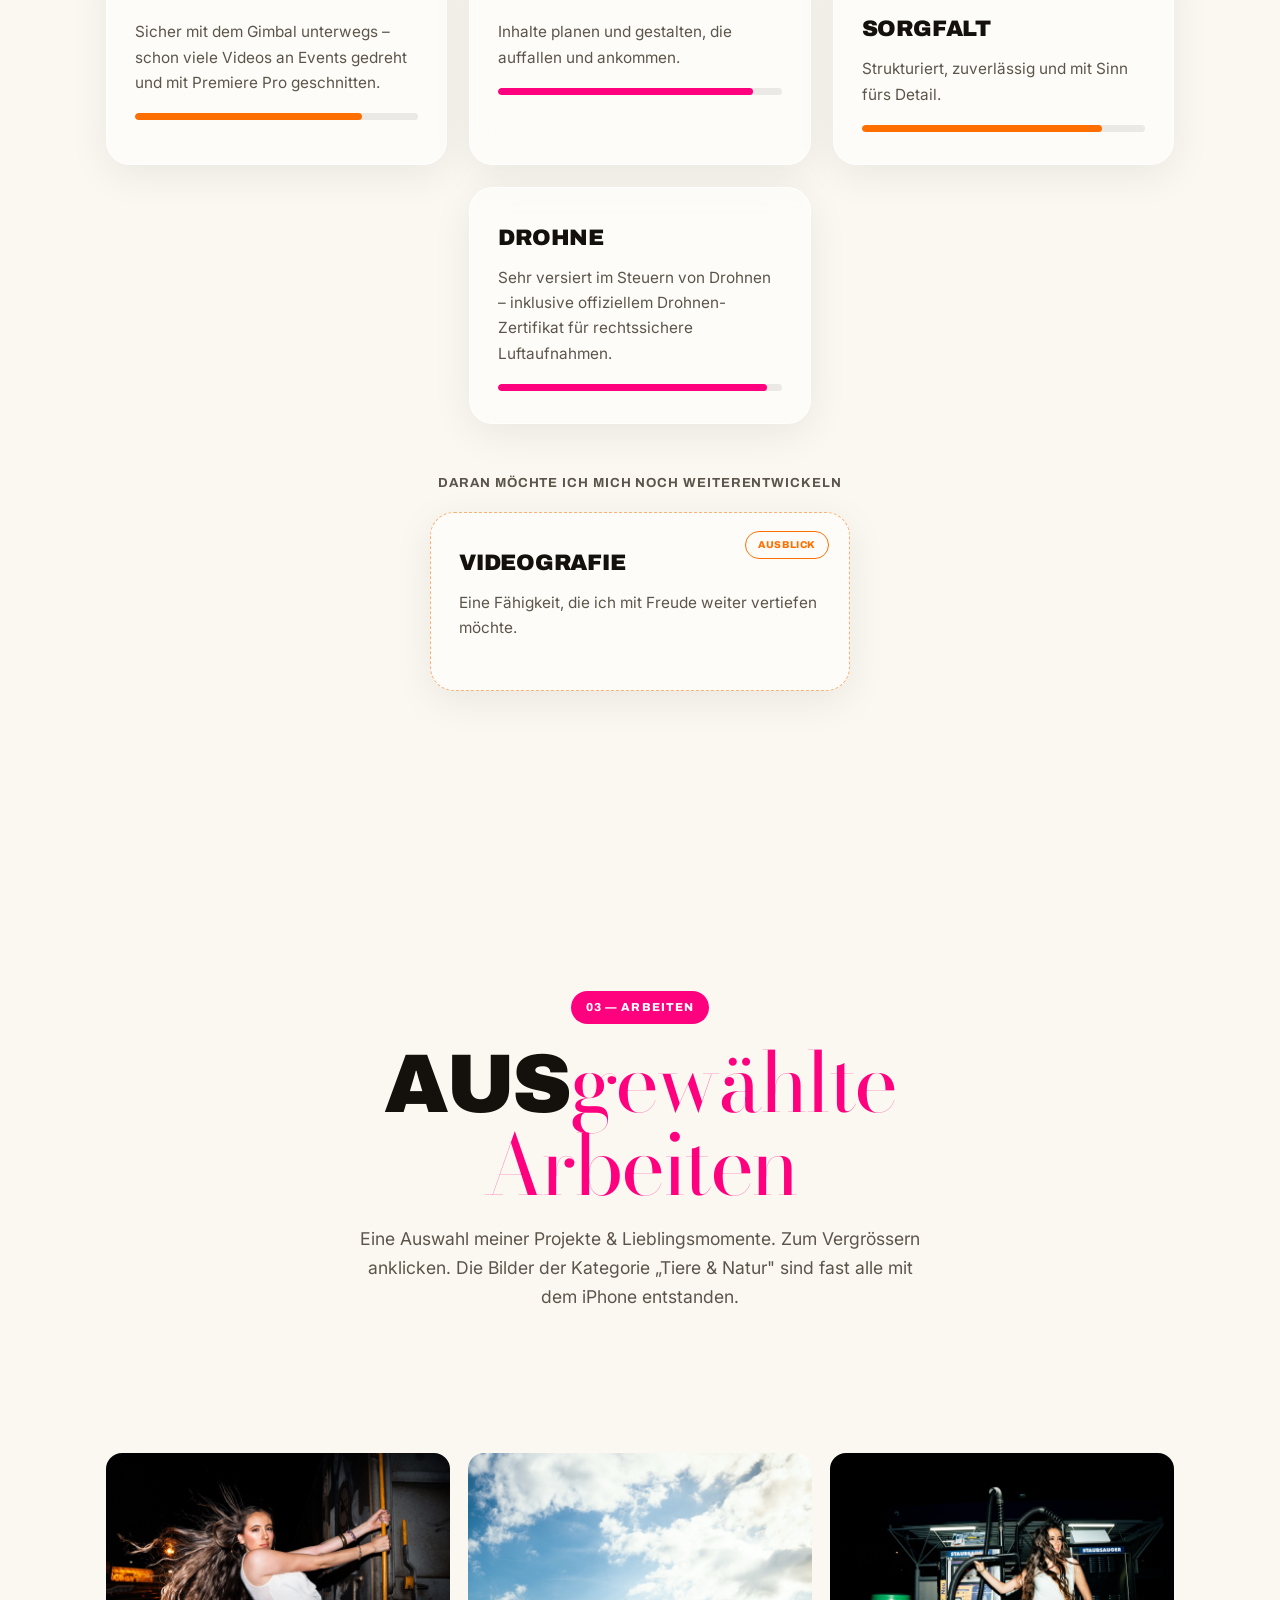
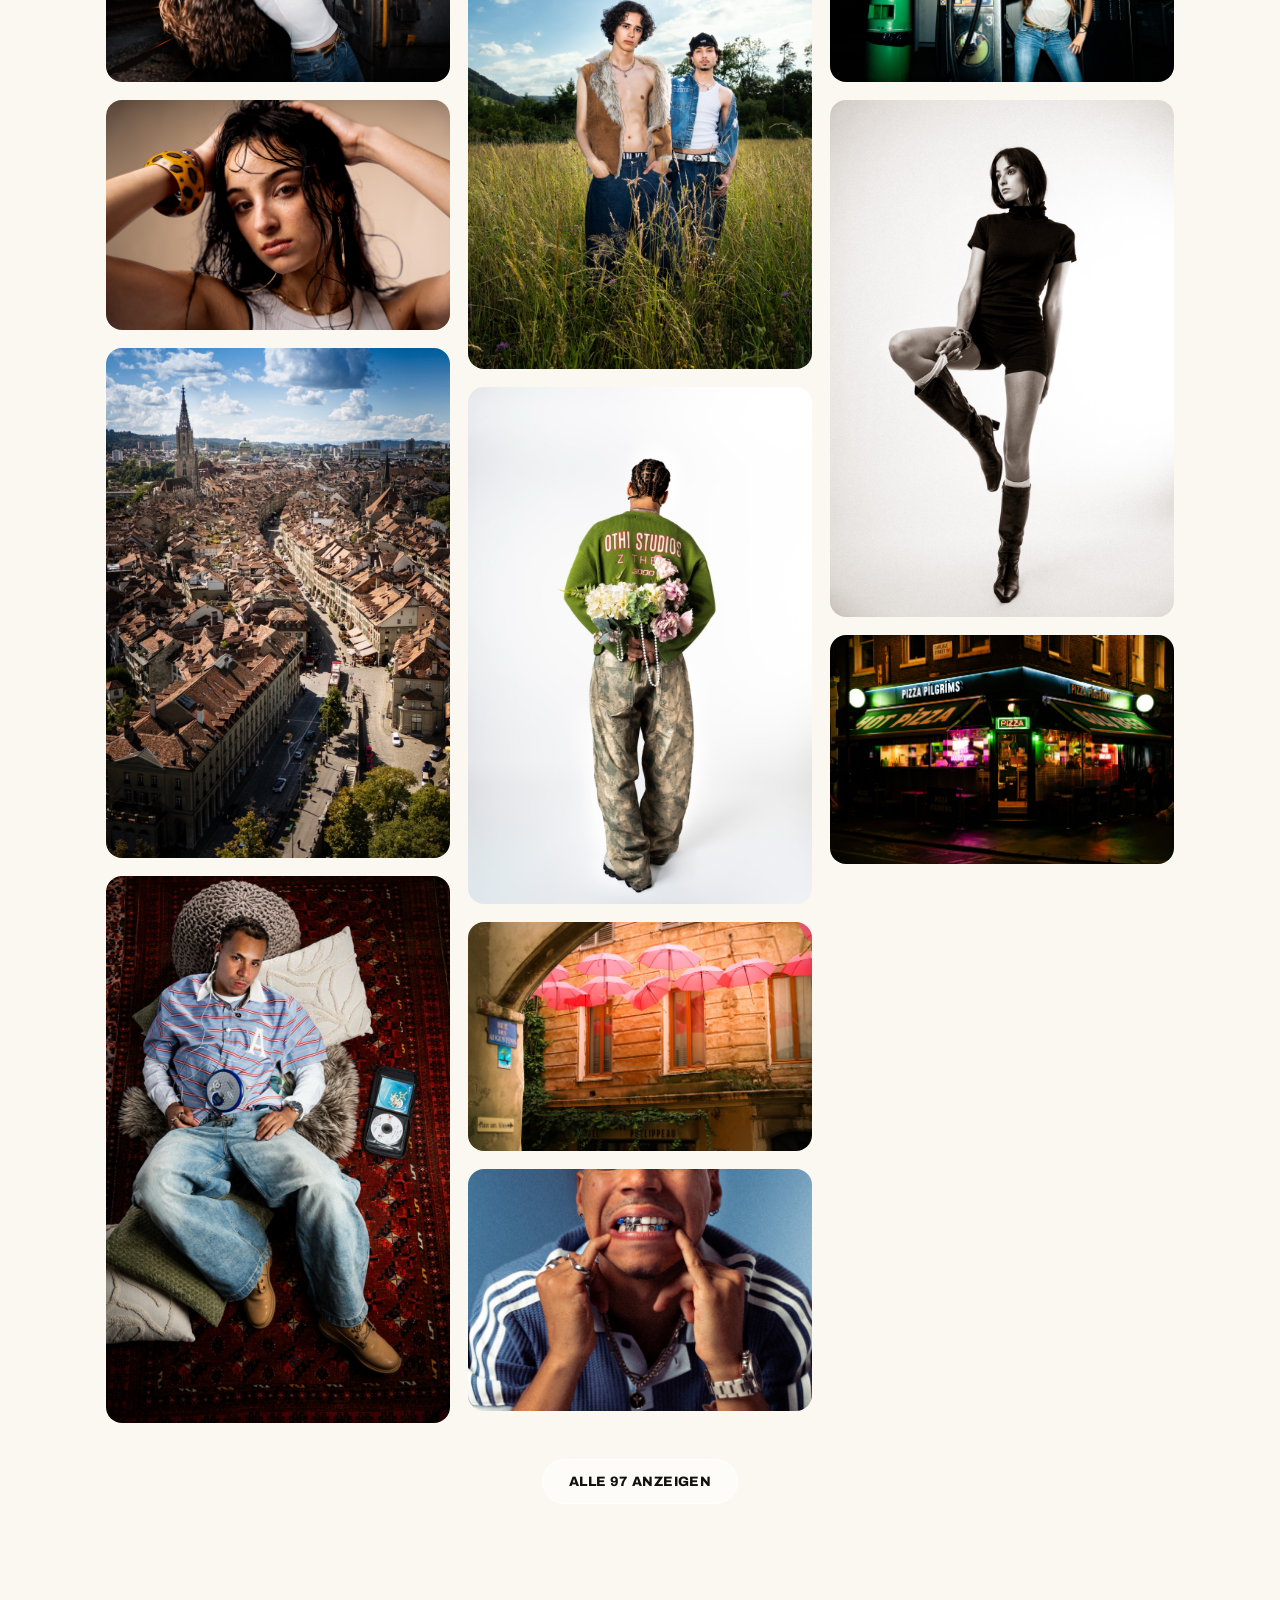
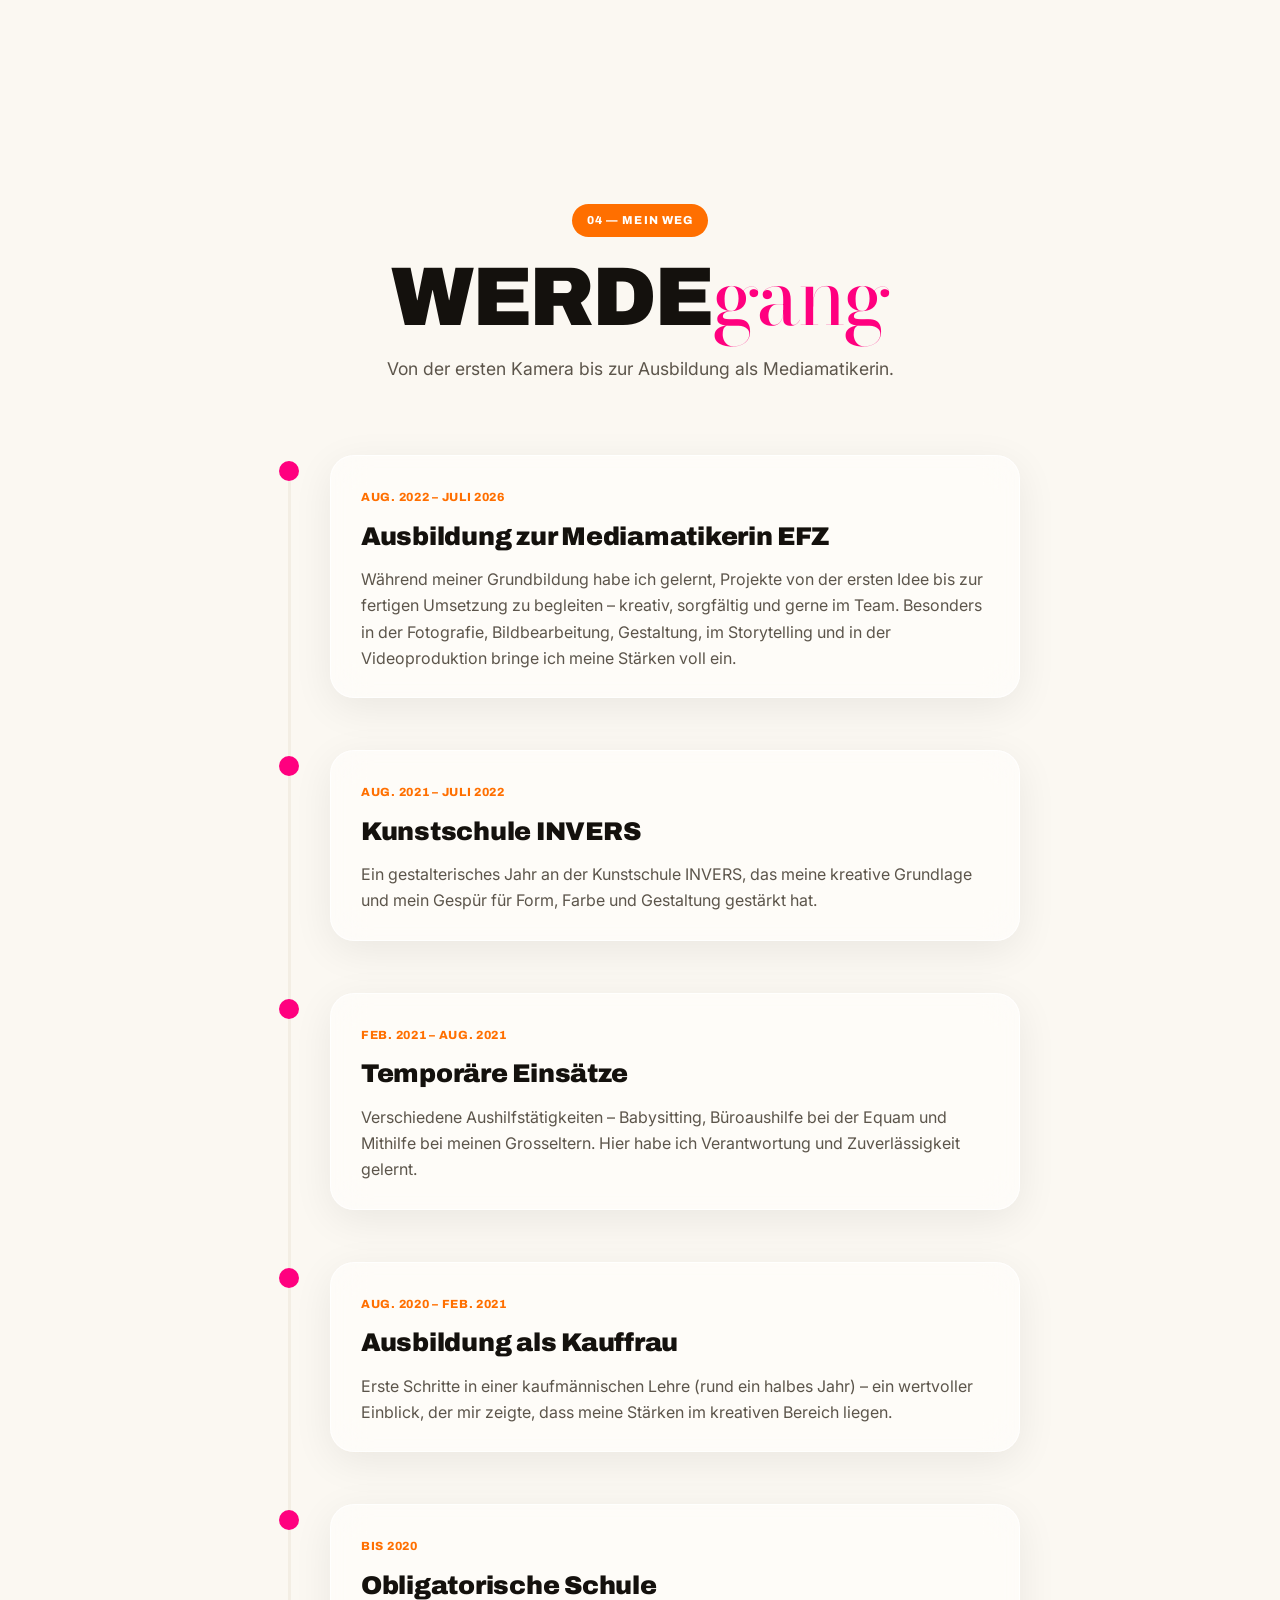
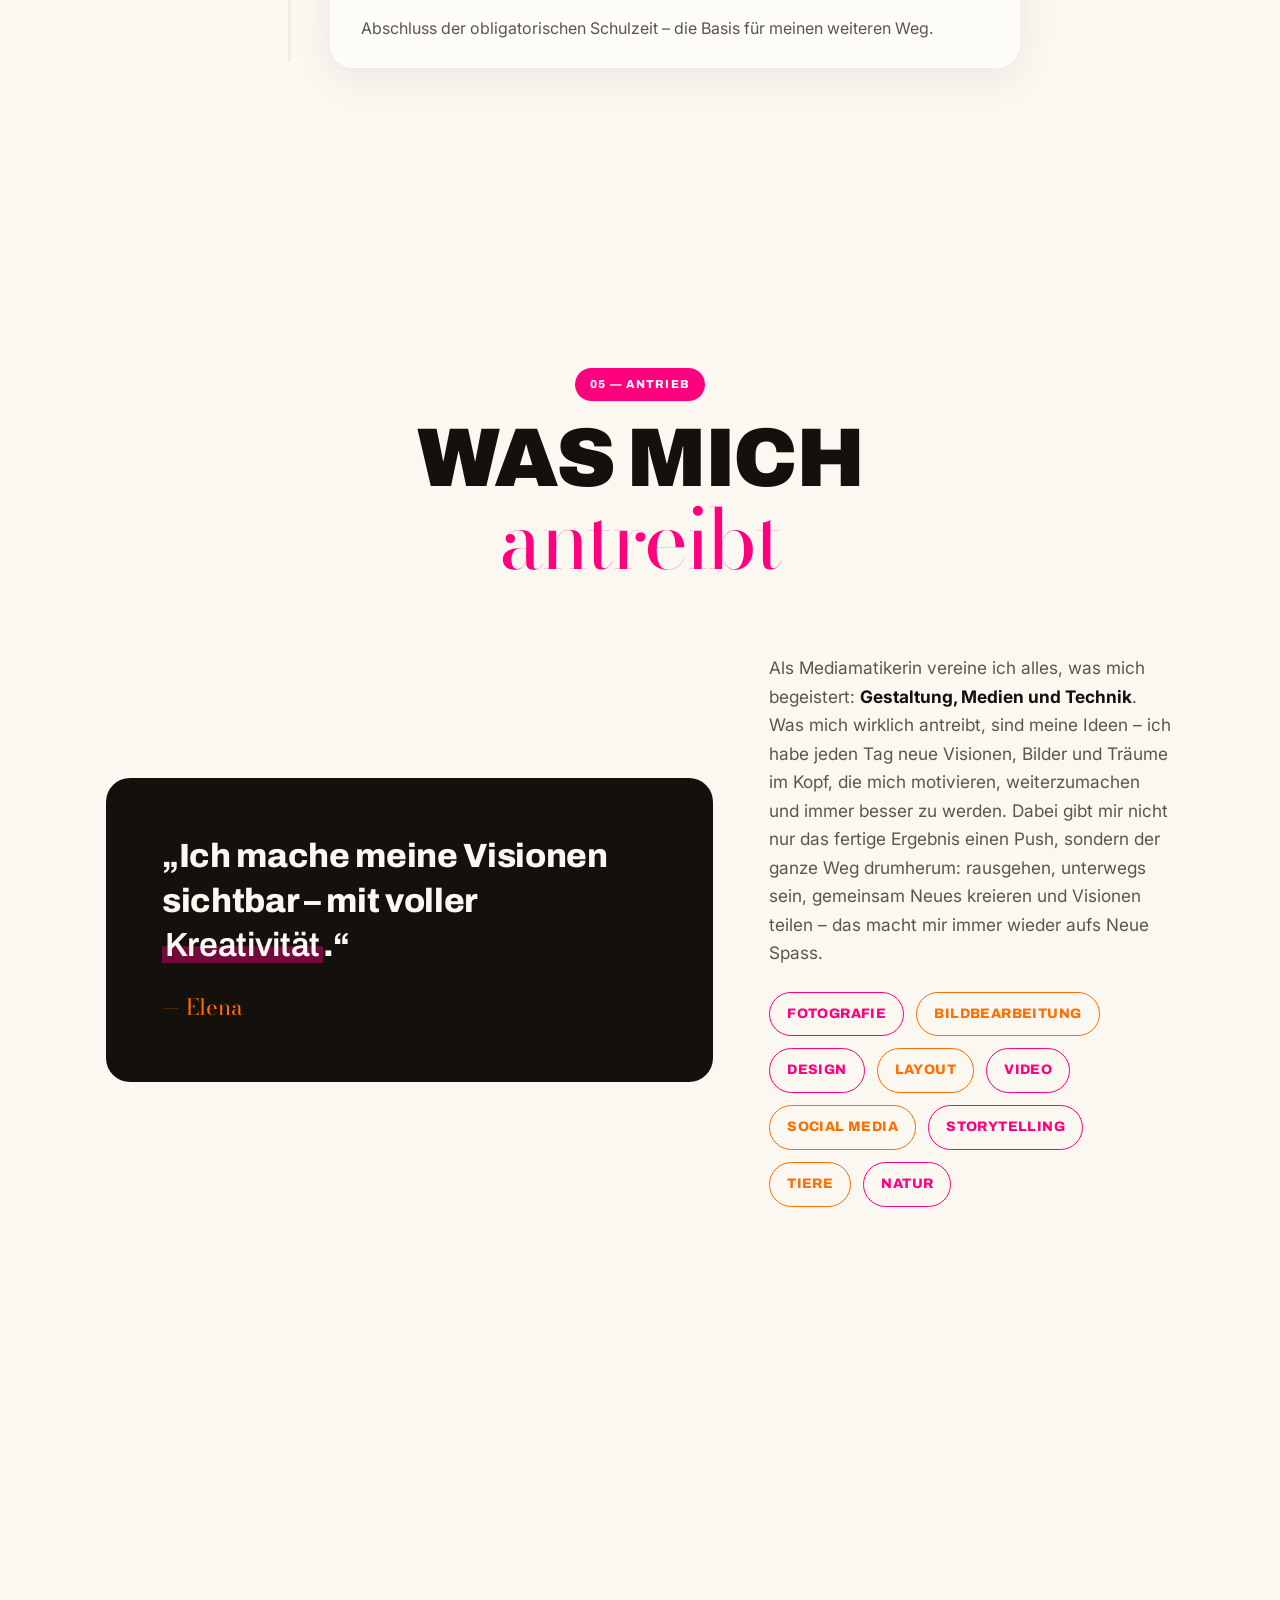
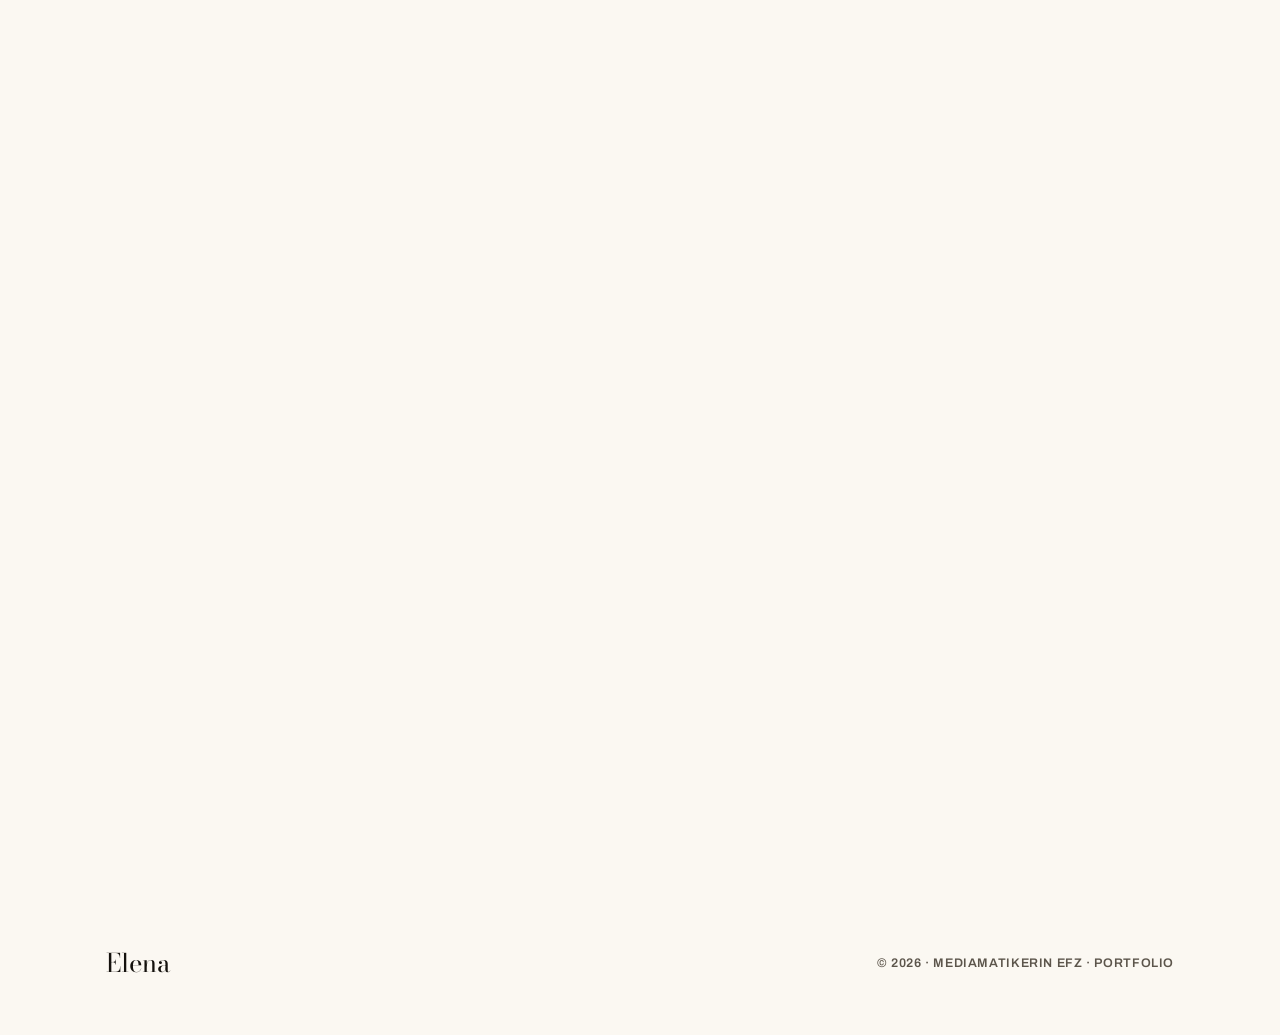
==== commit 250c0b0d: "Add Videos gallery category with two self-hosted clips - New "Videos" filter category in the Arbeite" ====
--- a/index.html
+++ b/index.html
@@ -31,7 +31,7 @@
 <!-- Bodoni Moda = eleganter Akzent (Name, kleine Überschriften) · Archivo = fette Display-Font · Inter = Fliesstext -->
 <link href="https://fonts.googleapis.com/css2?family=Archivo:ital,wght@0,400;0,600;0,700;0,800;0,900;1,800&family=Bodoni+Moda:ital,wght@0,400;0,500;0,600;0,700;1,400;1,600&family=Inter:wght@400;500;600;700&display=swap" rel="stylesheet">
 
-<link rel="stylesheet" href="styles.css?v=21" />
+<link rel="stylesheet" href="styles.css?v=23" />
 
 <!-- Strukturierte Daten für Google (Person / Berufsprofil) -->
 <script type="application/ld+json">
@@ -503,8 +503,8 @@
     <button class="lightbox__nav lightbox__nav--next" id="lightboxNext" aria-label="Nächstes Bild">&#8250;</button>
   </div>
 
-  <script src="projekte.js?v=18"></script>
-  <script src="script.js?v=6"></script>
+  <script src="projekte.js?v=19"></script>
+  <script src="script.js?v=7"></script>
 
   <!-- Vercel Web Analytics (für statische Seiten) -->
   <script defer src="/_vercel/insights/script.js"></script>
--- a/styles.css
+++ b/styles.css
@@ -348,9 +348,6 @@
 .gitem.is-hidden{ display:none; }
 .gitem img{ transition:transform .6s var(--ease); }
 .gitem:hover img{ transform:scale(1.08); }
-/* Video-Screenshots: einheitlich 16:9, Zuschnitt nur unten/links – Logo oben rechts bleibt immer sichtbar */
-.gitem[data-cat="video"]{ aspect-ratio:16 / 9; }
-.gitem[data-cat="video"] img{ width:100%; height:100%; object-fit:cover; object-position:right top; }
 .gitem figcaption{
   position:absolute; inset:0; display:flex; flex-direction:column; justify-content:flex-end; padding:22px; color:#fff;
   background:linear-gradient(to top, rgba(15,12,8,.82) 0%, rgba(15,12,8,.08) 55%, transparent 100%);
@@ -362,6 +359,19 @@
 .gallery__empty{ text-align:center; padding:60px 20px; color:var(--ink-soft); font-family:var(--font-display); font-weight:700; text-transform:uppercase; letter-spacing:.04em; }
 .gallery__more{ text-align:center; margin-top:36px; }
 .gallery__more:empty{ margin-top:0; }
+
+/* ---- Video-Kacheln in der Galerie ---- */
+.gitem--video{ cursor:default; background:var(--glass-bg); border:1px solid var(--glass-border); box-shadow:var(--glass-shadow); }
+.gitem--video .gitem__video{ position:relative; aspect-ratio:16/9; background:var(--ink); }
+.gitem--video video{ width:100%; height:100%; object-fit:cover; display:block; }
+.gitem--video:hover video{ transform:none; }
+/* Persistente Bildunterschrift (kein Hover-Overlay) */
+.gitem--video .gitem__vcap{
+  position:static; inset:auto; opacity:1; transform:none; padding:14px 16px 16px;
+  background:none; color:var(--ink);
+}
+.gitem--video .gitem__vcap h4{ font-family:var(--font-display); font-weight:800; font-size:1.04rem; text-transform:none; letter-spacing:-.01em; line-height:1.2; }
+.gitem--video .gitem__vcap span{ display:block; margin-top:4px; font-family:var(--font-body); font-size:.88rem; color:var(--ink-soft); }
 
 /* ============ WERDEGANG / TIMELINE ============ */
 .timeline{ position:relative; padding-left:clamp(28px,6vw,70px); max-width:760px; margin:0 auto; }
